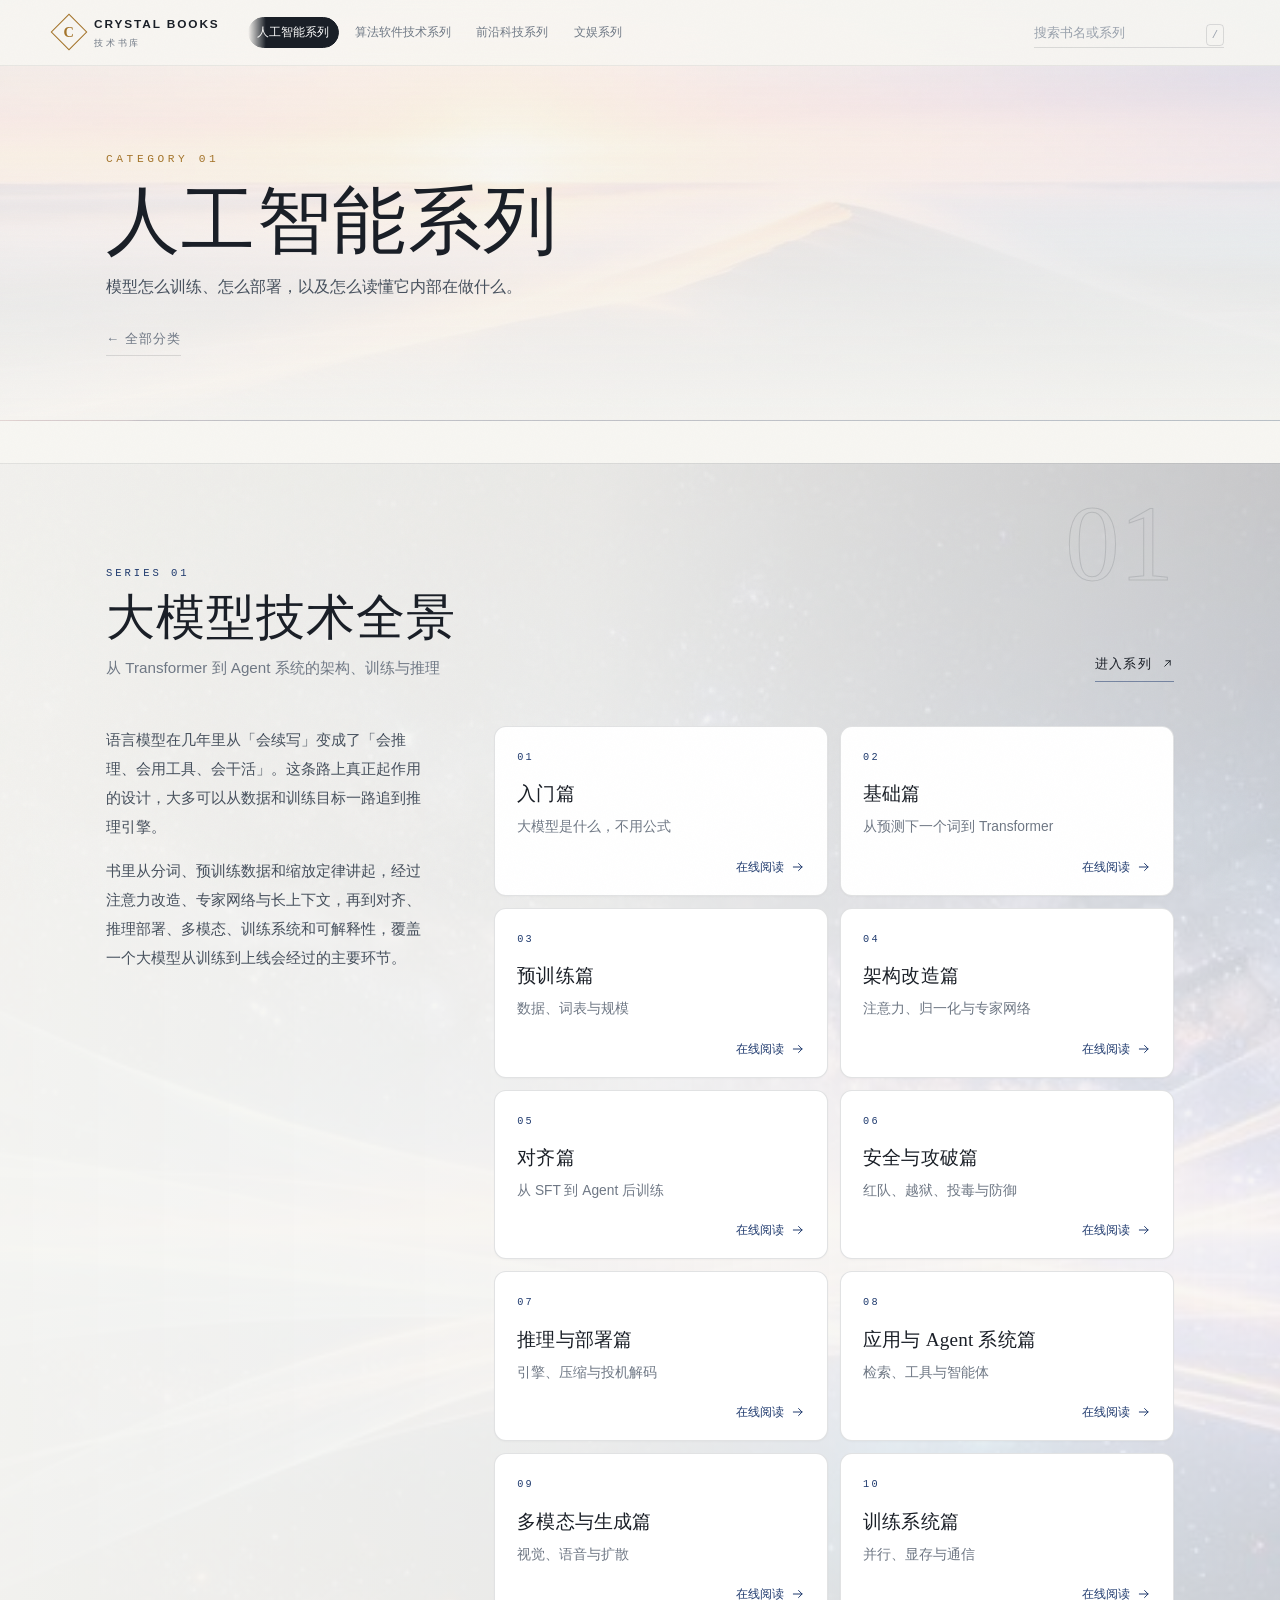
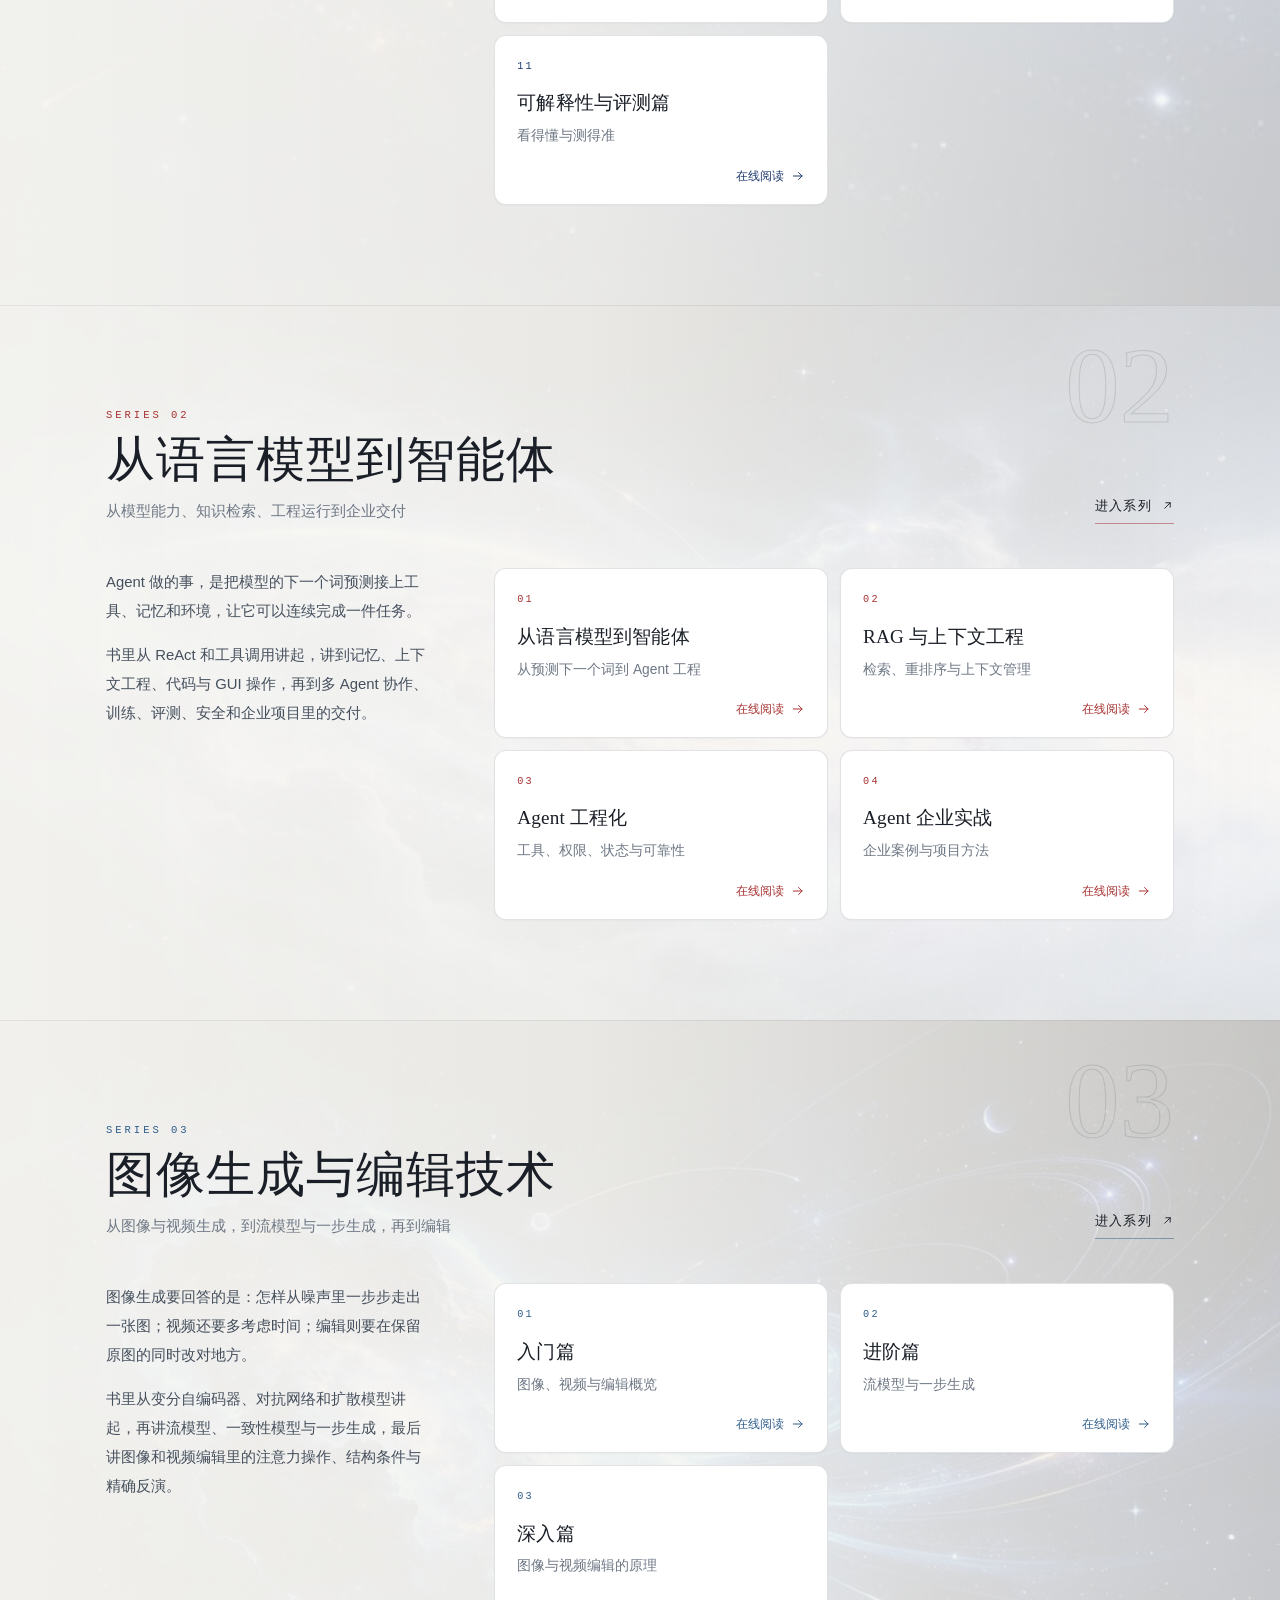
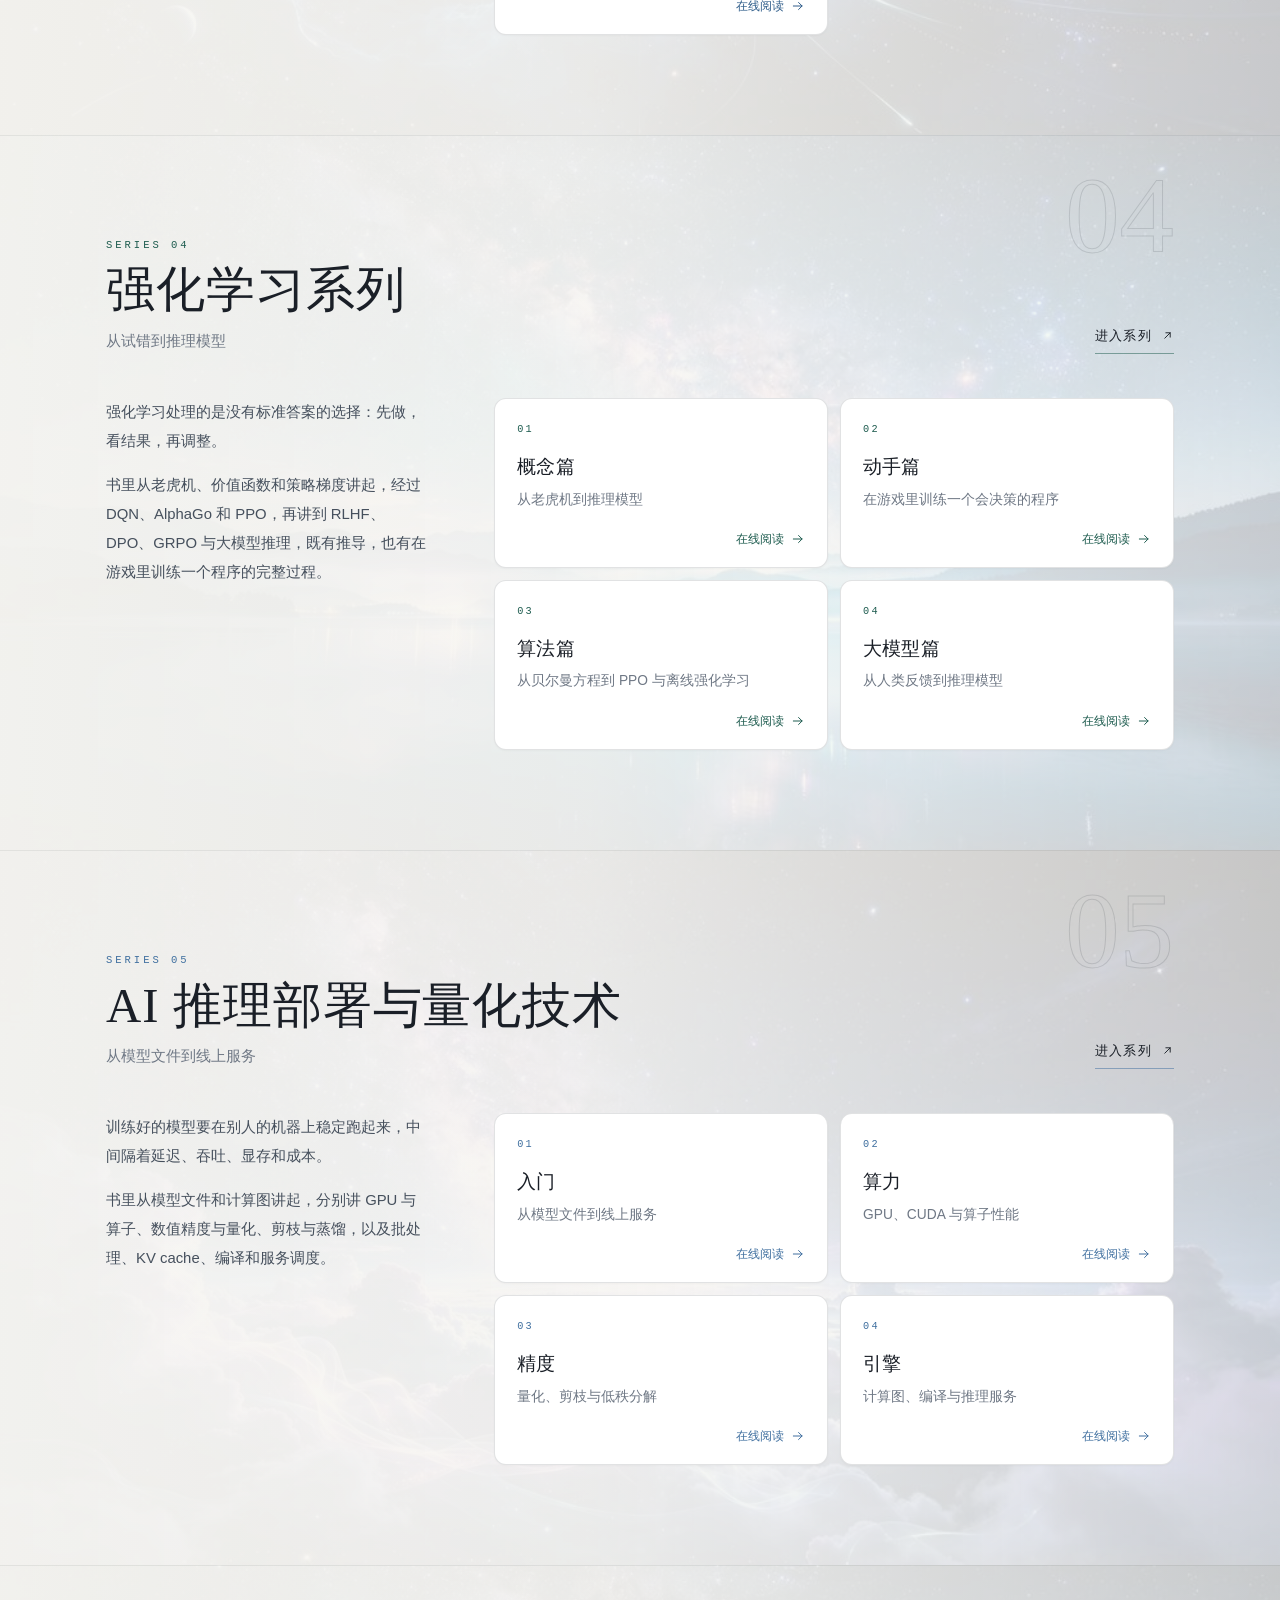
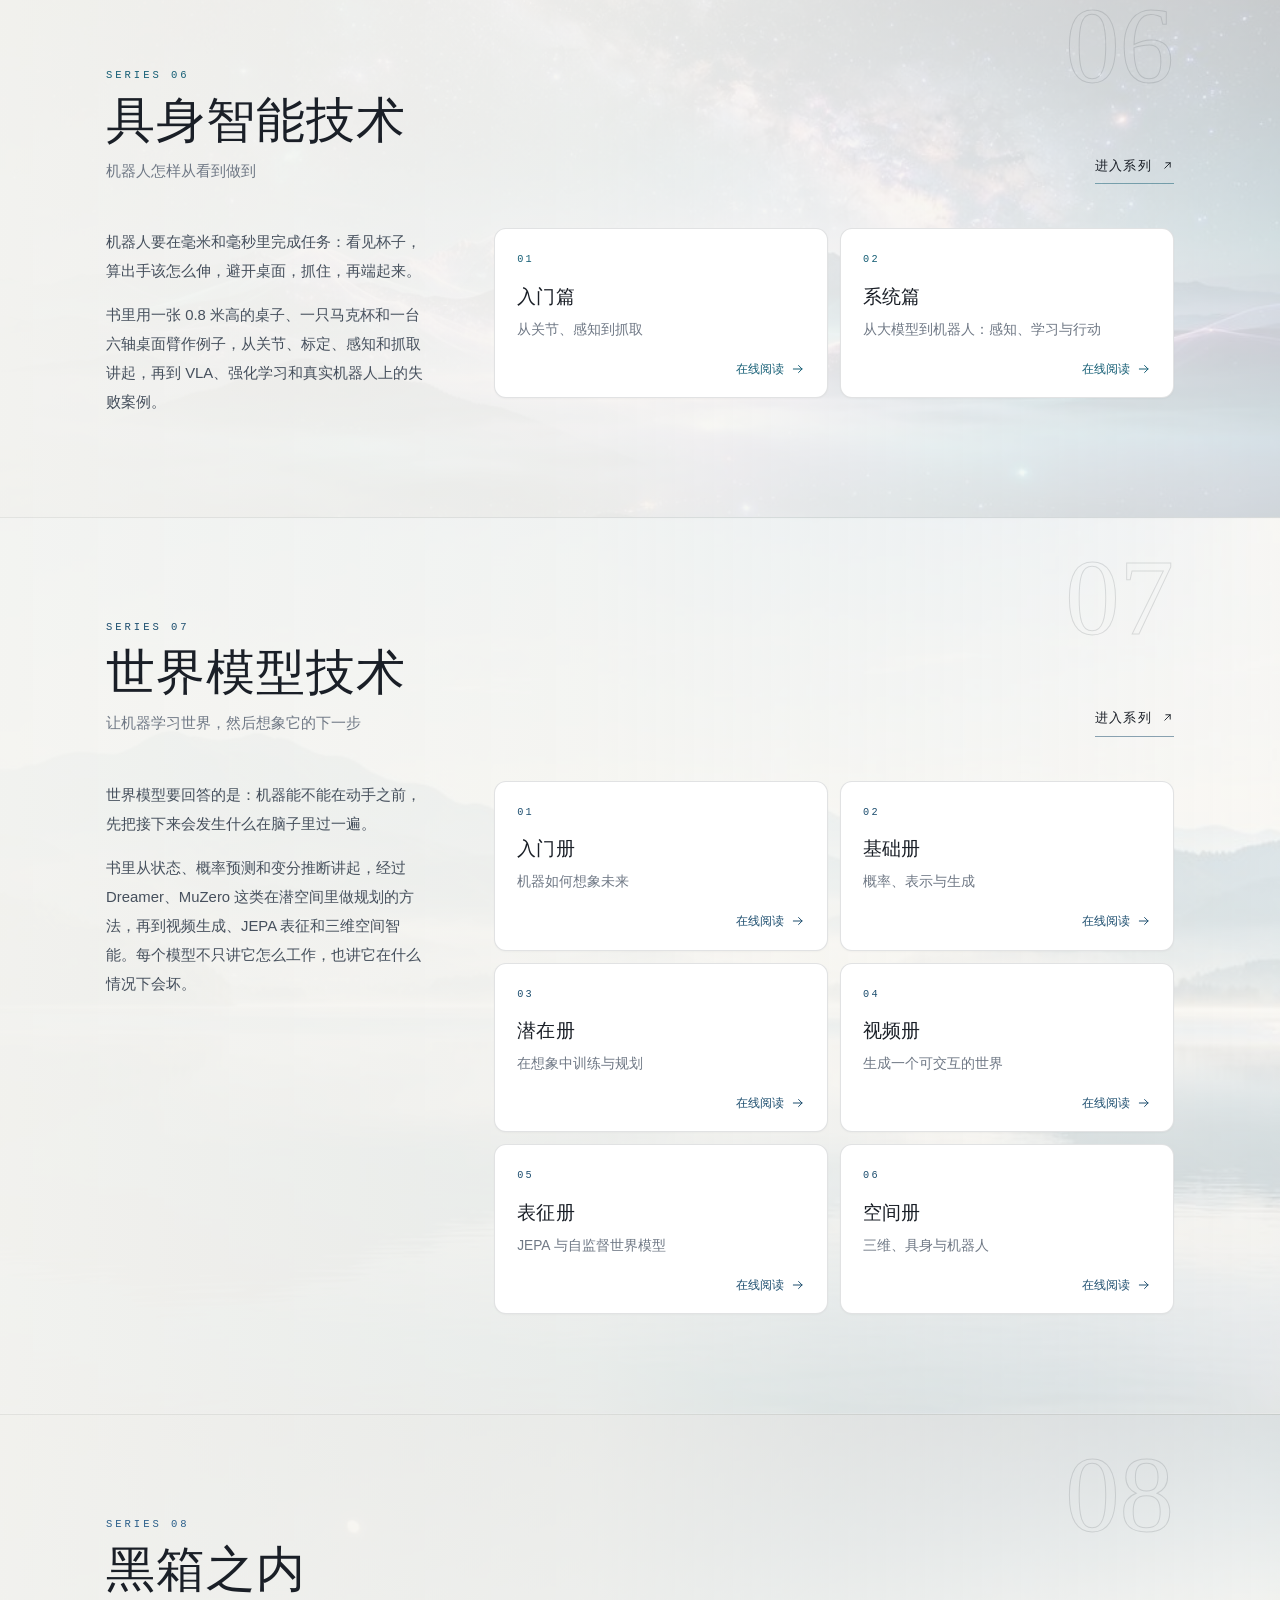
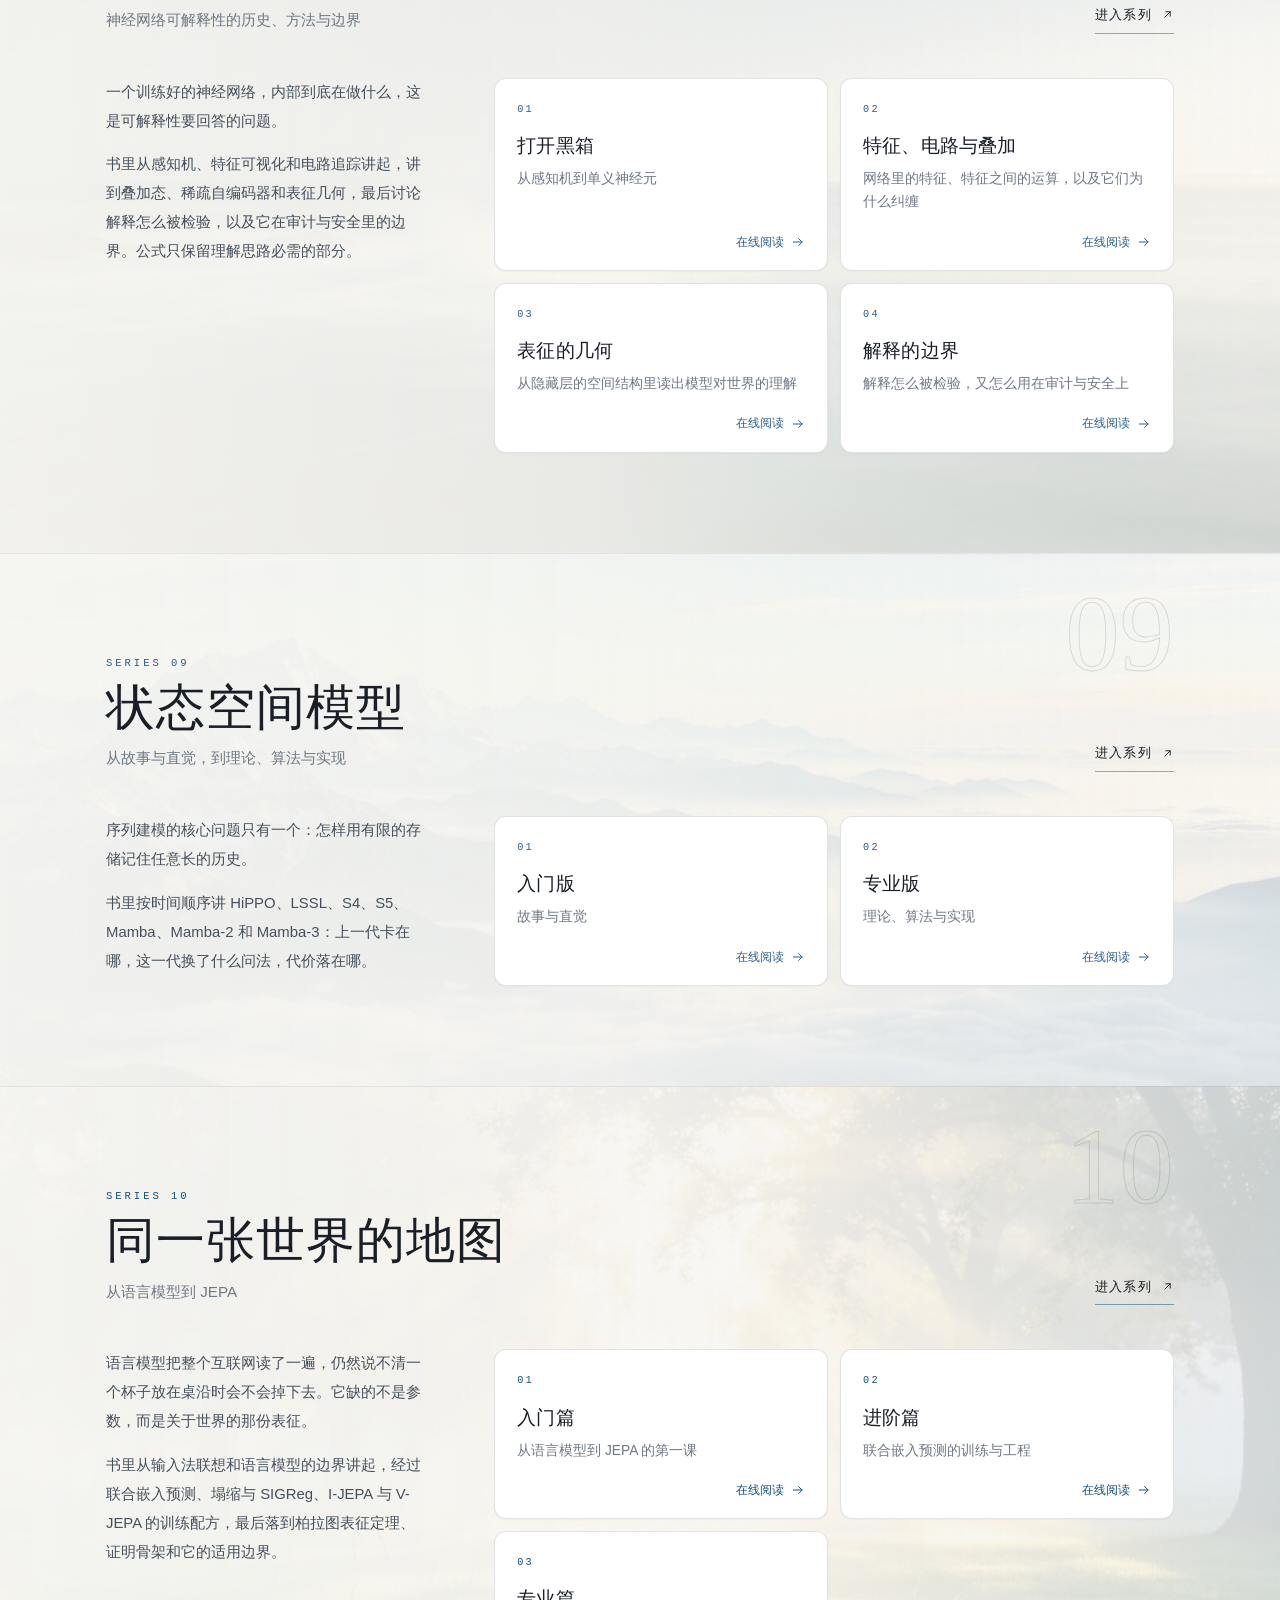
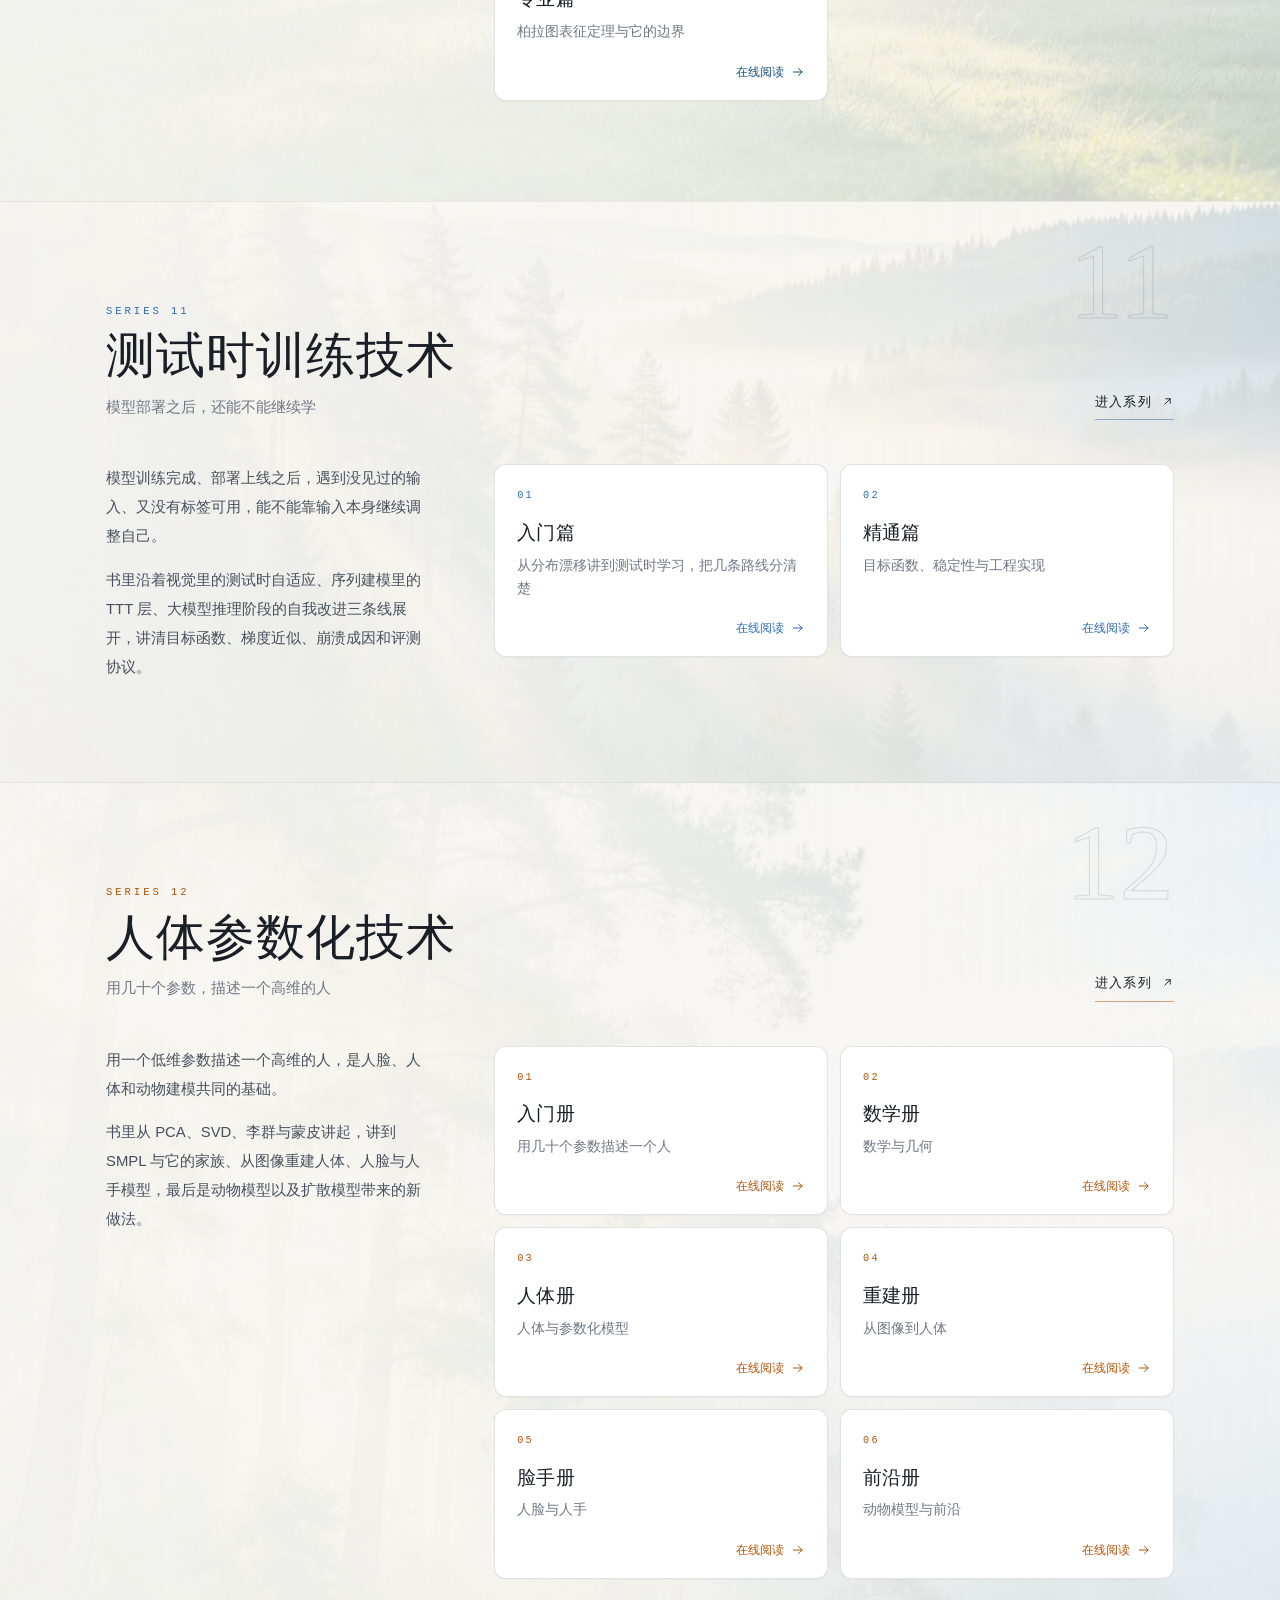
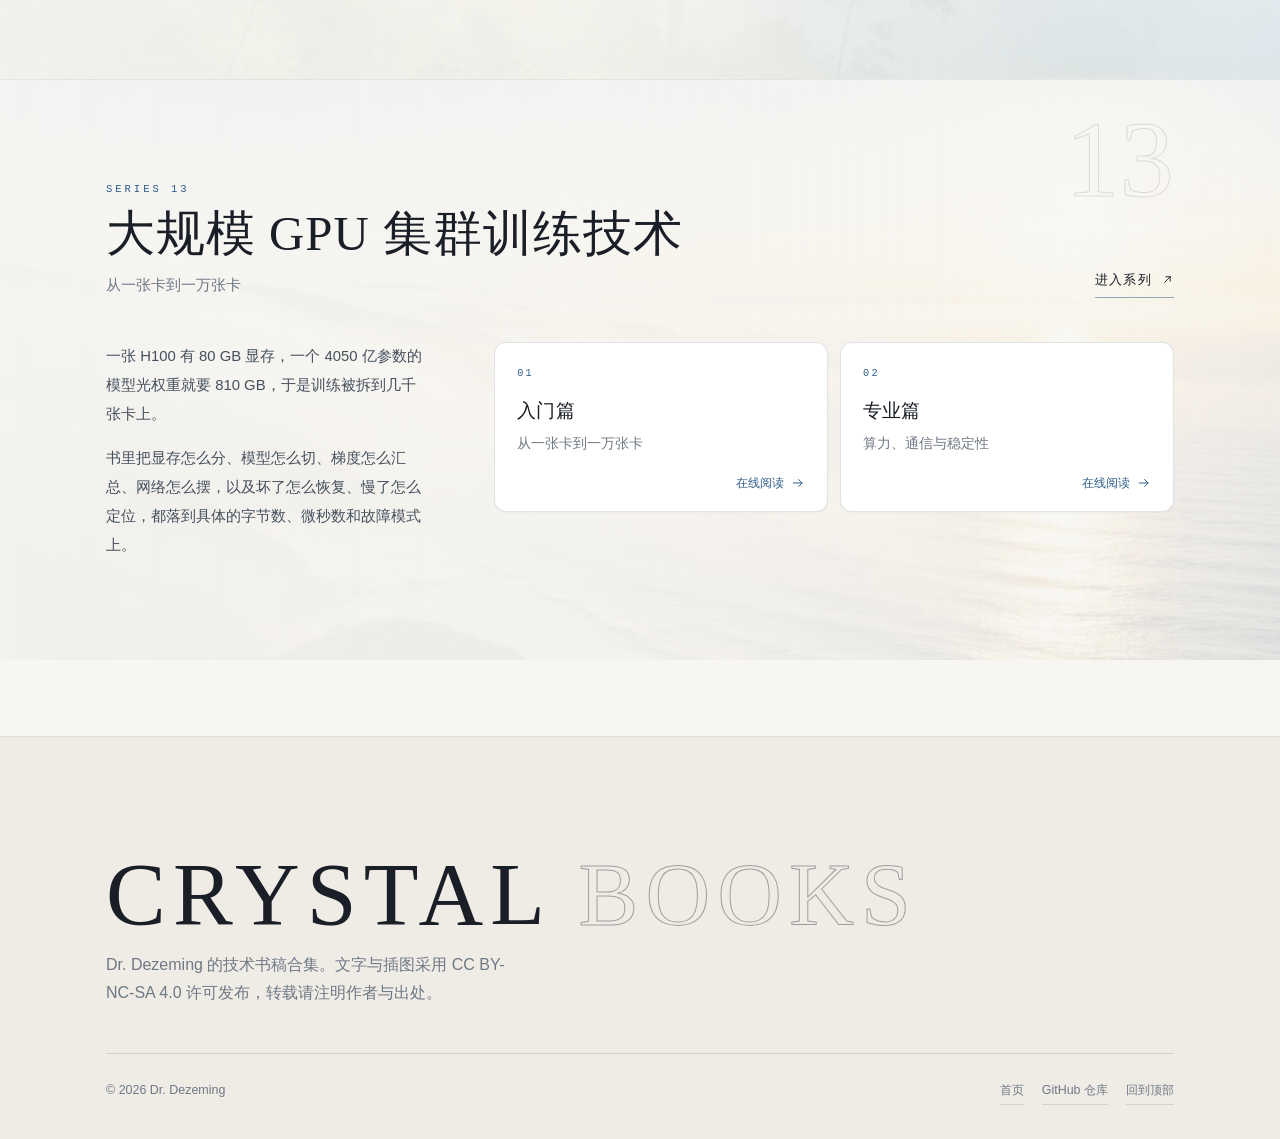
==== ai.html @ 897ac819 "主页拆分分类页，按系列加淡化背景图" ====
<!DOCTYPE html>
<html lang="zh-CN">
<head>
<meta charset="UTF-8">
<meta name="viewport" content="width=device-width, initial-scale=1">
<title>人工智能系列 · Crystal Books</title>
<meta name="description" content="模型怎么训练、怎么部署，以及怎么读懂它内部在做什么。">
<meta property="og:title" content="人工智能系列 · Crystal Books">
<meta property="og:description" content="模型怎么训练、怎么部署，以及怎么读懂它内部在做什么。">
<meta property="og:type" content="website">
<meta property="og:image" content="https://ai-crystal.github.io/Crystal-Books/assets/hero.jpg">
<meta name="author" content="Dr. Dezeming">
<meta name="theme-color" content="#f7f6f2">
<link rel="icon" href="data:image/svg+xml,%3Csvg xmlns='http://www.w3.org/2000/svg' viewBox='0 0 32 32'%3E%3Crect width='32' height='32' fill='%23f7f6f2'/%3E%3Cpath d='M16 5 25 16 16 27 7 16Z' fill='none' stroke='%23a4742a' stroke-width='1.4'/%3E%3C/svg%3E">
<link rel="stylesheet" href="assets/site.css">
</head>
<body data-page="category" data-cat="ai">
<div id="top"></div>
<header class="nav" id="nav">
  <a class="brand" href="index.html" aria-label="Crystal Books 首页">
    <span class="mark"><span>C</span></span>
    <span>CRYSTAL BOOKS<small>技术书库</small></span>
  </a>
  <nav class="chips" id="chips" aria-label="分类导航"></nav>
  <label class="search">
    <input id="q" type="search" placeholder="搜索书名或系列" autocomplete="off" aria-label="搜索">
    <kbd>/</kbd>
  </label>
</header>

<main>
  <section class="cat-hero" id="cat-hero"></section>
  <div class="wrap"><p class="search-note" id="search-note"></p></div>
  <section id="series-list"></section>
  <div class="wrap"><div class="empty" id="empty">没有找到匹配的书，换个关键词试试。</div></div>
</main>

<footer class="footer">
  <div class="wrap">
    <p class="footer-word">CRYSTAL <span>BOOKS</span></p>
    <p class="footer-sub">Dr. Dezeming 的技术书稿合集。文字与插图采用 CC BY-NC-SA 4.0 许可发布，转载请注明作者与出处。</p>
    <div class="footer-grid">
      <span>© 2026 Dr. Dezeming</span>
      <div class="footer-links">
        <a href="index.html">首页</a>
        <a href="https://github.com/ai-crystal/Crystal-Books" target="_blank" rel="noopener">GitHub 仓库</a>
        <a href="#top">回到顶部</a>
      </div>
    </div>
  </div>
</footer>

<button class="to-top" id="to-top" aria-label="回到顶部">
  <svg width="16" height="16" viewBox="0 0 24 24" fill="none" stroke="currentColor" stroke-width="1.8" stroke-linecap="round" stroke-linejoin="round"><path d="M12 19V5M6 11l6-6 6 6"/></svg>
</button>

<script>
window.PAGE = { mode: "category", cat: "ai" };
window.CATEGORIES = [{"id":"ai","name":"人工智能系列","desc":"模型怎么训练、怎么部署，以及怎么读懂它内部在做什么。","color":"#2b5f8a","bg":"assets/bg/23.jpg"},{"id":"software","name":"算法软件技术系列","desc":"渲染、系统、安全，都是要落到代码上的问题。","color":"#8a5a2b","bg":"assets/bg/24.jpg"},{"id":"frontier","name":"前沿科技系列","desc":"量子计算、全脑仿真，以及还在成形的研究方向。","color":"#1f6b63","bg":"assets/bg/25.jpg"},{"id":"culture","name":"文娱系列","desc":"摄影与影像，偏动手，也偏审美。","color":"#8a4a5a","bg":"assets/bg/26.jpg"}];
window.BOOK_DATA = [{"name":"大模型技术全景","chip":"大模型","subtitle":"从 Transformer 到 Agent 系统的架构、训练与推理","intro":["语言模型在几年里从「会续写」变成了「会推理、会用工具、会干活」。这条路上真正起作用的设计，大多可以从数据和训练目标一路追到推理引擎。","书里从分词、预训练数据和缩放定律讲起，经过注意力改造、专家网络与长上下文，再到对齐、推理部署、多模态、训练系统和可解释性，覆盖一个大模型从训练到上线会经过的主要环节。"],"theme":"#1f3a6e","site":"https://ai-crystal.github.io/LLM/","repo":"https://github.com/ai-crystal/LLM","available":true,"pages":1420,"books":[{"title":"入门篇","one":"大模型是什么，不用公式","pages":172,"chapters":22,"url":"https://ai-crystal.github.io/LLM/#/books/v1-intro/README","available":true},{"title":"基础篇","one":"从预测下一个词到 Transformer","pages":157,"chapters":11,"url":"https://ai-crystal.github.io/LLM/#/books/v2-basics/README","available":true},{"title":"预训练篇","one":"数据、词表与规模","pages":147,"chapters":12,"url":"https://ai-crystal.github.io/LLM/#/books/v3-pretrain/README","available":true},{"title":"架构改造篇","one":"注意力、归一化与专家网络","pages":113,"chapters":10,"url":"https://ai-crystal.github.io/LLM/#/books/v4-architecture/README","available":true},{"title":"对齐篇","one":"从 SFT 到 Agent 后训练","pages":139,"chapters":12,"url":"https://ai-crystal.github.io/LLM/#/books/v5-alignment/README","available":true},{"title":"安全与攻破篇","one":"红队、越狱、投毒与防御","pages":119,"chapters":11,"url":"https://ai-crystal.github.io/LLM/#/books/v6-safety/README","available":true},{"title":"推理与部署篇","one":"引擎、压缩与投机解码","pages":125,"chapters":10,"url":"https://ai-crystal.github.io/LLM/#/books/v7-inference/README","available":true},{"title":"应用与 Agent 系统篇","one":"检索、工具与智能体","pages":124,"chapters":10,"url":"https://ai-crystal.github.io/LLM/#/books/v8-apps/README","available":true},{"title":"多模态与生成篇","one":"视觉、语音与扩散","pages":108,"chapters":9,"url":"https://ai-crystal.github.io/LLM/#/books/v9-multimodal/README","available":true},{"title":"训练系统篇","one":"并行、显存与通信","pages":110,"chapters":8,"url":"https://ai-crystal.github.io/LLM/#/books/v10-systems/README","available":true},{"title":"可解释性与评测篇","one":"看得懂与测得准","pages":106,"chapters":8,"url":"https://ai-crystal.github.io/LLM/#/books/v11-interpret/README","available":true}],"cat":"ai","cat_name":"人工智能系列","bg":"assets/bg/01.jpg"},{"name":"从语言模型到智能体","chip":"智能体","subtitle":"从模型能力、知识检索、工程运行到企业交付","intro":["Agent 做的事，是把模型的下一个词预测接上工具、记忆和环境，让它可以连续完成一件任务。","书里从 ReAct 和工具调用讲起，讲到记忆、上下文工程、代码与 GUI 操作，再到多 Agent 协作、训练、评测、安全和企业项目里的交付。"],"theme":"#a83232","site":"https://ai-crystal.github.io/AI-Agent-Learning/","repo":"https://github.com/ai-crystal/AI-Agent-Learning","available":true,"pages":333,"books":[{"title":"从语言模型到智能体","one":"从预测下一个词到 Agent 工程","pages":187,"chapters":17,"url":"https://ai-crystal.github.io/AI-Agent-Learning/#/books/ai-agent-foundations/README","available":true},{"title":"RAG 与上下文工程","one":"检索、重排序与上下文管理","pages":58,"chapters":10,"url":"https://ai-crystal.github.io/AI-Agent-Learning/#/books/rag-context-rerank/README","available":true},{"title":"Agent 工程化","one":"工具、权限、状态与可靠性","pages":49,"chapters":10,"url":"https://ai-crystal.github.io/AI-Agent-Learning/#/books/agent-engineering/README","available":true},{"title":"Agent 企业实战","one":"企业案例与项目方法","pages":39,"chapters":9,"url":"https://ai-crystal.github.io/AI-Agent-Learning/#/books/agent-enterprise-cases/README","available":true}],"cat":"ai","cat_name":"人工智能系列","bg":"assets/bg/02.jpg"},{"name":"图像生成与编辑技术","chip":"图像生成","subtitle":"从图像与视频生成，到流模型与一步生成，再到编辑","intro":["图像生成要回答的是：怎样从噪声里一步步走出一张图；视频还要多考虑时间；编辑则要在保留原图的同时改对地方。","书里从变分自编码器、对抗网络和扩散模型讲起，再讲流模型、一致性模型与一步生成，最后讲图像和视频编辑里的注意力操作、结构条件与精确反演。"],"theme":"#2f5d8a","site":"https://ai-crystal.github.io/Image-Video-Generation-Editing/","repo":"https://github.com/ai-crystal/Image-Video-Generation-Editing","available":true,"pages":220,"books":[{"title":"入门篇","one":"图像、视频与编辑概览","pages":115,"chapters":25,"url":"https://ai-crystal.github.io/Image-Video-Generation-Editing/#/books/beginner/README","available":true},{"title":"进阶篇","one":"流模型与一步生成","pages":53,"chapters":12,"url":"https://ai-crystal.github.io/Image-Video-Generation-Editing/#/books/advanced/README","available":true},{"title":"深入篇","one":"图像与视频编辑的原理","pages":52,"chapters":12,"url":"https://ai-crystal.github.io/Image-Video-Generation-Editing/#/books/editing/README","available":true}],"cat":"ai","cat_name":"人工智能系列","bg":"assets/bg/03.jpg"},{"name":"强化学习系列","chip":"强化学习","subtitle":"从试错到推理模型","intro":["强化学习处理的是没有标准答案的选择：先做，看结果，再调整。","书里从老虎机、价值函数和策略梯度讲起，经过 DQN、AlphaGo 和 PPO，再讲到 RLHF、DPO、GRPO 与大模型推理，既有推导，也有在游戏里训练一个程序的完整过程。"],"theme":"#1e5c4f","site":"https://ai-crystal.github.io/Reinforcement-Learning/","repo":"https://github.com/ai-crystal/Reinforcement-Learning","available":true,"pages":580,"books":[{"title":"概念篇","one":"从老虎机到推理模型","pages":254,"chapters":21,"url":"https://ai-crystal.github.io/Reinforcement-Learning/#/books/concepts/README","available":true},{"title":"动手篇","one":"在游戏里训练一个会决策的程序","pages":105,"chapters":19,"url":"https://ai-crystal.github.io/Reinforcement-Learning/#/books/hands-on/README","available":true},{"title":"算法篇","one":"从贝尔曼方程到 PPO 与离线强化学习","pages":108,"chapters":20,"url":"https://ai-crystal.github.io/Reinforcement-Learning/#/books/algorithms/README","available":true},{"title":"大模型篇","one":"从人类反馈到推理模型","pages":113,"chapters":19,"url":"https://ai-crystal.github.io/Reinforcement-Learning/#/books/llm-rl/README","available":true}],"cat":"ai","cat_name":"人工智能系列","bg":"assets/bg/04.jpg"},{"name":"AI 推理部署与量化技术","chip":"推理部署","subtitle":"从模型文件到线上服务","intro":["训练好的模型要在别人的机器上稳定跑起来，中间隔着延迟、吞吐、显存和成本。","书里从模型文件和计算图讲起，分别讲 GPU 与算子、数值精度与量化、剪枝与蒸馏，以及批处理、KV cache、编译和服务调度。"],"theme":"#3f6f9f","site":"https://ai-crystal.github.io/AI-Quantification-Deployment/","repo":"https://github.com/ai-crystal/AI-Quantification-Deployment","available":true,"pages":355,"books":[{"title":"入门","one":"从模型文件到线上服务","pages":116,"chapters":28,"url":"https://ai-crystal.github.io/AI-Quantification-Deployment/#/books/intro/README","available":true},{"title":"算力","one":"GPU、CUDA 与算子性能","pages":83,"chapters":14,"url":"https://ai-crystal.github.io/AI-Quantification-Deployment/#/books/compute/README","available":true},{"title":"精度","one":"量化、剪枝与低秩分解","pages":82,"chapters":15,"url":"https://ai-crystal.github.io/AI-Quantification-Deployment/#/books/precision/README","available":true},{"title":"引擎","one":"计算图、编译与推理服务","pages":74,"chapters":14,"url":"https://ai-crystal.github.io/AI-Quantification-Deployment/#/books/engine/README","available":true}],"cat":"ai","cat_name":"人工智能系列","bg":"assets/bg/05.jpg"},{"name":"具身智能技术","chip":"具身智能","subtitle":"机器人怎样从看到做到","intro":["机器人要在毫米和毫秒里完成任务：看见杯子，算出手该怎么伸，避开桌面，抓住，再端起来。","书里用一张 0.8 米高的桌子、一只马克杯和一台六轴桌面臂作例子，从关节、标定、感知和抓取讲起，再到 VLA、强化学习和真实机器人上的失败案例。"],"theme":"#155e75","site":"https://ai-crystal.github.io/Embodied-AI/","repo":"https://github.com/ai-crystal/Embodied-AI","available":true,"pages":361,"books":[{"title":"入门篇","one":"从关节、感知到抓取","pages":156,"chapters":18,"url":"https://ai-crystal.github.io/Embodied-AI/#/books/intro/README","available":true},{"title":"系统篇","one":"从大模型到机器人：感知、学习与行动","pages":205,"chapters":21,"url":"https://ai-crystal.github.io/Embodied-AI/#/books/system/README","available":true}],"cat":"ai","cat_name":"人工智能系列","bg":"assets/bg/06.jpg"},{"name":"世界模型技术","chip":"世界模型","subtitle":"让机器学习世界，然后想象它的下一步","intro":["世界模型要回答的是：机器能不能在动手之前，先把接下来会发生什么在脑子里过一遍。","书里从状态、概率预测和变分推断讲起，经过 Dreamer、MuZero 这类在潜空间里做规划的方法，再到视频生成、JEPA 表征和三维空间智能。每个模型不只讲它怎么工作，也讲它在什么情况下会坏。"],"theme":"#1d4e6f","site":"https://ai-crystal.github.io/World-Model/","repo":"https://github.com/ai-crystal/World-Model","available":true,"pages":478,"books":[{"title":"入门册","one":"机器如何想象未来","pages":73,"chapters":10,"url":"https://ai-crystal.github.io/World-Model/#/books/intro/README","available":true},{"title":"基础册","one":"概率、表示与生成","pages":88,"chapters":10,"url":"https://ai-crystal.github.io/World-Model/#/books/foundations/README","available":true},{"title":"潜在册","one":"在想象中训练与规划","pages":83,"chapters":10,"url":"https://ai-crystal.github.io/World-Model/#/books/latent/README","available":true},{"title":"视频册","one":"生成一个可交互的世界","pages":80,"chapters":10,"url":"https://ai-crystal.github.io/World-Model/#/books/video/README","available":true},{"title":"表征册","one":"JEPA 与自监督世界模型","pages":72,"chapters":9,"url":"https://ai-crystal.github.io/World-Model/#/books/jepa/README","available":true},{"title":"空间册","one":"三维、具身与机器人","pages":82,"chapters":10,"url":"https://ai-crystal.github.io/World-Model/#/books/spatial/README","available":true}],"cat":"ai","cat_name":"人工智能系列","bg":"assets/bg/07.jpg"},{"name":"黑箱之内","chip":"黑箱之内","subtitle":"神经网络可解释性的历史、方法与边界","intro":["一个训练好的神经网络，内部到底在做什么，这是可解释性要回答的问题。","书里从感知机、特征可视化和电路追踪讲起，讲到叠加态、稀疏自编码器和表征几何，最后讨论解释怎么被检验，以及它在审计与安全里的边界。公式只保留理解思路必需的部分。"],"theme":"#2b5f8a","site":"https://ai-crystal.github.io/Interpretable-NN/","repo":"https://github.com/ai-crystal/Interpretable-NN","available":true,"pages":0,"books":[{"title":"打开黑箱","one":"从感知机到单义神经元","pages":0,"chapters":0,"url":"https://ai-crystal.github.io/Interpretable-NN/#/books/01-seeing-the-black-box/README","available":true},{"title":"特征、电路与叠加","one":"网络里的特征、特征之间的运算，以及它们为什么纠缠","pages":0,"chapters":0,"url":"https://ai-crystal.github.io/Interpretable-NN/#/books/02-features-circuits/README","available":true},{"title":"表征的几何","one":"从隐藏层的空间结构里读出模型对世界的理解","pages":0,"chapters":0,"url":"https://ai-crystal.github.io/Interpretable-NN/#/books/03-geometry-of-representation/README","available":true},{"title":"解释的边界","one":"解释怎么被检验，又怎么用在审计与安全上","pages":0,"chapters":0,"url":"https://ai-crystal.github.io/Interpretable-NN/#/books/04-limits-of-explanation/README","available":true}],"cat":"ai","cat_name":"人工智能系列","bg":"assets/bg/08.jpg"},{"name":"状态空间模型","chip":"状态空间","subtitle":"从故事与直觉，到理论、算法与实现","intro":["序列建模的核心问题只有一个：怎样用有限的存储记住任意长的历史。","书里按时间顺序讲 HiPPO、LSSL、S4、S5、Mamba、Mamba-2 和 Mamba-3：上一代卡在哪，这一代换了什么问法，代价落在哪。"],"theme":"#2f5d8a","site":"https://ai-crystal.github.io/Mamba/","repo":"https://github.com/ai-crystal/Mamba","available":true,"pages":404,"books":[{"title":"入门版","one":"故事与直觉","pages":41,"chapters":14,"url":"https://ai-crystal.github.io/Mamba/#/books/intro/README","available":true},{"title":"专业版","one":"理论、算法与实现","pages":363,"chapters":35,"url":"https://ai-crystal.github.io/Mamba/#/books/pro/README","available":true}],"cat":"ai","cat_name":"人工智能系列","bg":"assets/bg/09.jpg"},{"name":"同一张世界的地图","chip":"JEPA","subtitle":"从语言模型到 JEPA","intro":["语言模型把整个互联网读了一遍，仍然说不清一个杯子放在桌沿时会不会掉下去。它缺的不是参数，而是关于世界的那份表征。","书里从输入法联想和语言模型的边界讲起，经过联合嵌入预测、塌缩与 SIGReg、I-JEPA 与 V-JEPA 的训练配方，最后落到柏拉图表征定理、证明骨架和它的适用边界。"],"theme":"#14507a","site":"https://ai-crystal.github.io/JEPA-World-Knowledge-Model/","repo":"https://github.com/ai-crystal/JEPA-World-Knowledge-Model","available":true,"pages":235,"books":[{"title":"入门篇","one":"从语言模型到 JEPA 的第一课","pages":74,"chapters":9,"url":"https://ai-crystal.github.io/JEPA-World-Knowledge-Model/#/books/basics/README","available":true},{"title":"进阶篇","one":"联合嵌入预测的训练与工程","pages":83,"chapters":9,"url":"https://ai-crystal.github.io/JEPA-World-Knowledge-Model/#/books/practice/README","available":true},{"title":"专业篇","one":"柏拉图表征定理与它的边界","pages":78,"chapters":8,"url":"https://ai-crystal.github.io/JEPA-World-Knowledge-Model/#/books/theory/README","available":true}],"cat":"ai","cat_name":"人工智能系列","bg":"assets/bg/10.jpg"},{"name":"测试时训练技术","chip":"测试时训练技术","subtitle":"模型部署之后，还能不能继续学","intro":["模型训练完成、部署上线之后，遇到没见过的输入、又没有标签可用，能不能靠输入本身继续调整自己。","书里沿着视觉里的测试时自适应、序列建模里的 TTT 层、大模型推理阶段的自我改进三条线展开，讲清目标函数、梯度近似、崩溃成因和评测协议。"],"theme":"#2e6bb0","site":"https://ai-crystal.github.io/Test-Time-Training/","repo":"https://github.com/ai-crystal/Test-Time-Training","available":true,"pages":86,"books":[{"title":"入门篇","one":"从分布漂移讲到测试时学习，把几条路线分清楚","pages":43,"chapters":11,"url":"https://ai-crystal.github.io/Test-Time-Training/#/books/beginner/README","available":true},{"title":"精通篇","one":"目标函数、稳定性与工程实现","pages":43,"chapters":12,"url":"https://ai-crystal.github.io/Test-Time-Training/#/books/mastery/README","available":true}],"cat":"ai","cat_name":"人工智能系列","bg":"assets/bg/11.jpg"},{"name":"人体参数化技术","chip":"人体参数化","subtitle":"用几十个参数，描述一个高维的人","intro":["用一个低维参数描述一个高维的人，是人脸、人体和动物建模共同的基础。","书里从 PCA、SVD、李群与蒙皮讲起，讲到 SMPL 与它的家族、从图像重建人体、人脸与人手模型，最后是动物模型以及扩散模型带来的新做法。"],"theme":"#b45309","site":"https://ai-crystal.github.io/Human-body-Param/","repo":"https://github.com/ai-crystal/Human-body-Param","available":true,"pages":377,"books":[{"title":"入门册","one":"用几十个参数描述一个人","pages":63,"chapters":8,"url":"https://ai-crystal.github.io/Human-body-Param/#/books/intro/README","available":true},{"title":"数学册","one":"数学与几何","pages":99,"chapters":7,"url":"https://ai-crystal.github.io/Human-body-Param/#/books/math/README","available":true},{"title":"人体册","one":"人体与参数化模型","pages":52,"chapters":4,"url":"https://ai-crystal.github.io/Human-body-Param/#/books/body/README","available":true},{"title":"重建册","one":"从图像到人体","pages":45,"chapters":5,"url":"https://ai-crystal.github.io/Human-body-Param/#/books/recon/README","available":true},{"title":"脸手册","one":"人脸与人手","pages":69,"chapters":7,"url":"https://ai-crystal.github.io/Human-body-Param/#/books/face-hand/README","available":true},{"title":"前沿册","one":"动物模型与前沿","pages":49,"chapters":5,"url":"https://ai-crystal.github.io/Human-body-Param/#/books/frontier/README","available":true}],"cat":"ai","cat_name":"人工智能系列","bg":"assets/bg/12.jpg"},{"name":"大规模 GPU 集群训练技术","chip":"GPU 集群","subtitle":"从一张卡到一万张卡","intro":["一张 H100 有 80 GB 显存，一个 4050 亿参数的模型光权重就要 810 GB，于是训练被拆到几千张卡上。","书里把显存怎么分、模型怎么切、梯度怎么汇总、网络怎么摆，以及坏了怎么恢复、慢了怎么定位，都落到具体的字节数、微秒数和故障模式上。"],"theme":"#2f5d8a","site":"https://ai-crystal.github.io/GPU-Cluster-Training/","repo":"https://github.com/ai-crystal/GPU-Cluster-Training","available":true,"pages":334,"books":[{"title":"入门篇","one":"从一张卡到一万张卡","pages":98,"chapters":15,"url":"https://ai-crystal.github.io/GPU-Cluster-Training/#/books/intro/README","available":true},{"title":"专业篇","one":"算力、通信与稳定性","pages":236,"chapters":28,"url":"https://ai-crystal.github.io/GPU-Cluster-Training/#/books/pro/README","available":true}],"cat":"ai","cat_name":"人工智能系列","bg":"assets/bg/13.jpg"},{"name":"专业级渲染技术","chip":"渲染","subtitle":"材质、光学与几何的渲染实现","intro":["一个材质为什么长成那个公式，公式里的每一项在物理上对应什么，换到另一种材料上哪些假设会碎掉。","书里从 Fresnel、微表面、能量补偿和分层采样这些共同基础讲起，再分别讲布料、毛发、次表面散射、光谱、各向异性金属、体素、波动光学、蓄水池重采样，以及符号距离场和电磁场。"],"theme":"#b5651d","site":"https://ai-crystal.github.io/Rendering-Technique/","repo":"https://github.com/ai-crystal/Rendering-Technique","available":true,"pages":1065,"books":[{"title":"材质渲染的骨架","one":"微表面、Fresnel、能量补偿、分层与采样","pages":77,"chapters":14,"url":"https://ai-crystal.github.io/Rendering-Technique/#/books/beginner/README","available":true},{"title":"布料渲染","one":"纤维散射、纱线模型、sheen 与薄织物透射","pages":79,"chapters":12,"url":"https://ai-crystal.github.io/Rendering-Technique/#/books/cloth/README","available":true},{"title":"毛发渲染","one":"Marschner 模型、双散射、远距离 LOD 与采样","pages":64,"chapters":10,"url":"https://ai-crystal.github.io/Rendering-Technique/#/books/hair/README","available":true},{"title":"次表面散射与 BSSRDF","one":"辐射传输、扩散近似、偶极子、随机游走","pages":112,"chapters":22,"url":"https://ai-crystal.github.io/Rendering-Technique/#/books/sss/README","available":true},{"title":"光谱渲染","one":"光子与相干、上采样、神经基底、色散与荧光","pages":126,"chapters":20,"url":"https://ai-crystal.github.io/Rendering-Technique/#/books/spectral/README","available":true},{"title":"各向异性金属","one":"复折射率、各向异性 GGX、拉丝与氧化层","pages":59,"chapters":9,"url":"https://ai-crystal.github.io/Rendering-Technique/#/books/aniso-metal/README","available":true},{"title":"体素渲染","one":"稀疏体素、体素化、锥追踪与体素光照","pages":58,"chapters":9,"url":"https://ai-crystal.github.io/Rendering-Technique/#/books/voxel/README","available":true},{"title":"波动光学渲染","one":"衍射、薄膜干涉、结构色与偏振","pages":71,"chapters":10,"url":"https://ai-crystal.github.io/Rendering-Technique/#/books/wave-optics/README","available":true},{"title":"基于储蓄池的渲染","one":"MIS、带权蓄水池、RIS、ReSTIR 与 GRIS","pages":94,"chapters":15,"url":"https://ai-crystal.github.io/Rendering-Technique/#/books/reservoir/README","available":true},{"title":"符号距离场与渲染","one":"从距离函数到光线步进与全局光照","pages":95,"chapters":18,"url":"https://ai-crystal.github.io/Rendering-Technique/#/books/sdf/README","available":true},{"title":"从初高中物理到麦克斯韦方程组","one":"一步一步推出电磁场","pages":230,"chapters":28,"url":"https://ai-crystal.github.io/Rendering-Technique/#/books/physics/README","available":true}],"cat":"software","cat_name":"算法软件技术系列","bg":"assets/bg/14.jpg"},{"name":"HDR 技术系列","chip":"HDR","subtitle":"从像素到眼睛，再到色彩科学与工程实现","intro":["HDR 牵涉显示、内容、色彩和接口几个环节，任何一个环节没对上，画面就会不对。","书里从 SDR 的来历、亮度和色域讲起，讲到 PQ 与 HLG、HDR10 与杜比视界、面板与背光、接口与元数据，再往色彩测量、色貌模型和色域映射里走。"],"theme":"#1f5e8c","site":"https://ai-crystal.github.io/HDR-Learning/","repo":"https://github.com/ai-crystal/HDR-Learning","available":true,"pages":316,"books":[{"title":"入门篇","one":"HDR 超详解：从像素到眼睛的完整指南","pages":214,"chapters":20,"url":"https://ai-crystal.github.io/HDR-Learning/#/books/beginner/README","available":true},{"title":"色彩科学篇","one":"从颜色测量到色貌与色域映射","pages":52,"chapters":6,"url":"https://ai-crystal.github.io/HDR-Learning/#/books/color-science/README","available":true},{"title":"HDR 技术篇","one":"传递函数、元数据、映射与显示","pages":50,"chapters":6,"url":"https://ai-crystal.github.io/HDR-Learning/#/books/hdr-tech/README","available":true}],"cat":"software","cat_name":"算法软件技术系列","bg":"assets/bg/15.jpg"},{"name":"物理模拟技术","chip":"物理模拟","subtitle":"把连续的世界切成计算机算得动的块","intro":["旗子被风吹起、墙塌下来、组织受压回弹，背后是同一件事：把物理定律离散化，在有限的时间里算出来。","书里从向量、旋转、积分和线性求解讲起，分别处理刚体、布料、流体、颗粒与雪，再讲到 GPU 上的数据布局、稀疏网格和可微物理。每类方法都讲它为什么长成这样、在什么地方会失效。"],"theme":"#1d4e5f","site":"https://ai-crystal.github.io/Physics-Simulation/","repo":"https://github.com/ai-crystal/Physics-Simulation","available":true,"pages":838,"books":[{"title":"入门篇","one":"从抛物线到可微世界","pages":109,"chapters":12,"url":"https://ai-crystal.github.io/Physics-Simulation/#/books/intro/README","available":true},{"title":"数学基础","one":"描述运动与变形的语言","pages":117,"chapters":12,"url":"https://ai-crystal.github.io/Physics-Simulation/#/books/math/README","available":true},{"title":"刚体与碰撞","one":"让物体撞在一起","pages":102,"chapters":12,"url":"https://ai-crystal.github.io/Physics-Simulation/#/books/rigid/README","available":true},{"title":"柔体、布料与断裂","one":"会皱、会断、会回弹","pages":109,"chapters":12,"url":"https://ai-crystal.github.io/Physics-Simulation/#/books/deform/README","available":true},{"title":"流体、烟火与水面","one":"把连续介质装进格子","pages":110,"chapters":13,"url":"https://ai-crystal.github.io/Physics-Simulation/#/books/fluid/README","available":true},{"title":"颗粒、雪与物质点法","one":"沙、雪、泡沫与岩浆","pages":96,"chapters":11,"url":"https://ai-crystal.github.io/Physics-Simulation/#/books/particle/README","available":true},{"title":"高性能实现与 GPU 并行","one":"一帧十六毫秒的预算","pages":92,"chapters":11,"url":"https://ai-crystal.github.io/Physics-Simulation/#/books/gpu/README","available":true},{"title":"可微物理与神经模拟","one":"让梯度穿过时间","pages":103,"chapters":12,"url":"https://ai-crystal.github.io/Physics-Simulation/#/books/diff/README","available":true}],"cat":"software","cat_name":"算法软件技术系列","bg":"assets/bg/16.jpg"},{"name":"大型软件开发技术","chip":"大型软件","subtitle":"从二十行 C++ 代码到一个可交付的插件系统","intro":["一段二十行的 C++ 程序，怎样长成能加载插件、能隔离故障、能打包更新的系统。","书里从拆函数、装插件和定契约讲起，往下是命名冲突、故障隔离、进程边界、组件模板、灰度发布，最后是二十三种设计模式。"],"theme":"#1f3a5f","site":"https://ai-crystal.github.io/Large-scale-software-Introduction/","repo":"https://github.com/ai-crystal/Large-scale-software-Introduction","available":true,"pages":434,"books":[{"title":"入门篇","one":"用 C++ 从二十行代码到一个插件系统","pages":142,"chapters":12,"url":"https://ai-crystal.github.io/Large-scale-software-Introduction/#/books/vol1-basics/README","available":true},{"title":"架构篇","one":"可扩展系统的内核、契约与协作机制","pages":73,"chapters":11,"url":"https://ai-crystal.github.io/Large-scale-software-Introduction/#/books/vol2-architecture/README","available":true},{"title":"工程篇","one":"组件模板、分发生态与稳定运行","pages":67,"chapters":11,"url":"https://ai-crystal.github.io/Large-scale-software-Introduction/#/books/vol3-engineering/README","available":true},{"title":"模式篇","one":"二十三种可复用的解法","pages":152,"chapters":23,"url":"https://ai-crystal.github.io/Large-scale-software-Introduction/#/books/vol4-patterns/README","available":true}],"cat":"software","cat_name":"算法软件技术系列","bg":"assets/bg/17.jpg"},{"name":"远程之门","chip":"远程之门","subtitle":"远程操作的技术细节","intro":["从一条 ssh 登录到几百 TB 的对象存储，再到把程序做成别人能用的服务。","书里从地址、端口、域名和 ssh 讲起，经过堡垒机、对象存储、隧道和长任务，再拆开 SSH 的线格式、密钥交换、签名与证书链。"],"theme":"#1f5e8c","site":"https://ai-crystal.github.io/Remote-operation-technology/","repo":"https://github.com/ai-crystal/Remote-operation-technology","available":true,"pages":301,"books":[{"title":"入门册","one":"远程操作入门","pages":119,"chapters":23,"url":"https://ai-crystal.github.io/Remote-operation-technology/#/books/beginner/README","available":true},{"title":"进阶册","one":"远程操作的技术细节","pages":151,"chapters":18,"url":"https://ai-crystal.github.io/Remote-operation-technology/#/books/intermediate/README","available":true},{"title":"深入册","one":"协议、密码学与实现细节","pages":31,"chapters":6,"url":"https://ai-crystal.github.io/Remote-operation-technology/#/books/deep/README","available":true}],"cat":"software","cat_name":"算法软件技术系列","bg":"assets/bg/18.jpg"},{"name":"黑客技术与安全原理","chip":"黑客","subtitle":"一套讲攻防原理的中文技术书","intro":["入侵往往不是攻破哪一道密码，而是让一台只会照做指令的机器执行了一段原本不属于它的指令。","书里从 1971 年第一只会自我复制的程序讲到今天的勒索产业，从晶体管、内存和系统调用讲到栈溢出、中间人攻击与供应链投毒，再落到虚拟机靶场里的侦察、验证、利用、提权和应急响应。"],"theme":"#0f5c5c","site":"https://ai-crystal.github.io/Hacker-Techniques/","repo":"https://github.com/ai-crystal/Hacker-Techniques","available":true,"pages":538,"books":[{"title":"入门篇","one":"从病毒史到今天的攻防","pages":199,"chapters":24,"url":"https://ai-crystal.github.io/Hacker-Techniques/#/books/beginner/README","available":true},{"title":"理论篇","one":"漏洞、内存与协议的深层结构","pages":147,"chapters":16,"url":"https://ai-crystal.github.io/Hacker-Techniques/#/books/theory/README","available":true},{"title":"实战篇","one":"从靶场到真实对抗","pages":192,"chapters":18,"url":"https://ai-crystal.github.io/Hacker-Techniques/#/books/practice/README","available":true}],"cat":"software","cat_name":"算法软件技术系列","bg":"assets/bg/19.jpg"},{"name":"量子技术","chip":"量子","subtitle":"从黑体辐射到量子芯片","intro":["量子技术不只是量子计算。它还涉及通信、精密测量、器件和纠错。","书里从黑体辐射、双缝和单光子讲起，经过量子比特、量子门与算法，再到超导、离子、原子、光子这些硬件平台，以及纠错、通信和量子网络。"],"theme":"#103257","site":"https://ai-crystal.github.io/Quantum-Technology/","repo":"https://github.com/ai-crystal/Quantum-Technology","available":true,"pages":308,"books":[{"title":"量子技术入门","one":"从黑体辐射到量子芯片","pages":50,"chapters":18,"url":"https://ai-crystal.github.io/Quantum-Technology/#/books/intro/README","available":true},{"title":"量子力学与实验基础","one":"从双缝到单光子","pages":74,"chapters":20,"url":"https://ai-crystal.github.io/Quantum-Technology/#/books/foundations/README","available":true},{"title":"量子计算与算法","one":"从量子比特到因式分解","pages":48,"chapters":19,"url":"https://ai-crystal.github.io/Quantum-Technology/#/books/computing/README","available":true},{"title":"量子器件与硬件平台","one":"超导、离子、原子与光子","pages":55,"chapters":19,"url":"https://ai-crystal.github.io/Quantum-Technology/#/books/devices/README","available":true},{"title":"量子纠错与容错","one":"从重复码到表面码","pages":33,"chapters":15,"url":"https://ai-crystal.github.io/Quantum-Technology/#/books/qec/README","available":true},{"title":"量子通信与量子网络","one":"从 BB84 到量子互联网","pages":48,"chapters":15,"url":"https://ai-crystal.github.io/Quantum-Technology/#/books/network/README","available":true}],"cat":"frontier","cat_name":"前沿科技系列","bg":"assets/bg/20.jpg"},{"name":"全脑仿真","chip":"全脑仿真","subtitle":"从果蝇大脑到数字心智","intro":["2024 年，一只成年果蝇的完整大脑被逐突触地测绘出来，约 13.9 万个神经元、5000 万个连接。有人把这套接线图接到计算模型上，让它在虚拟身体里走动、理毛、靠近食物。","书里从神经元、神经信号和成像技术讲起，经过连接组学的历史与现状，再讨论怎样把一张接线图变成可求解的方程、怎样评估仿真是否可信。"],"theme":"#2f5d72","site":"https://ai-crystal.github.io/Brain-Connectivity-Simulation/","repo":"https://github.com/ai-crystal/Brain-Connectivity-Simulation","available":true,"pages":137,"books":[{"title":"从神经元到果蝇大脑","one":"从一只果蝇的脑讲起，把全脑仿真的来龙去脉说清楚","pages":75,"chapters":13,"url":"https://ai-crystal.github.io/Brain-Connectivity-Simulation/#/books/intro/README","available":true},{"title":"连接组、动力学与仿真","one":"把接线图写成方程，再把方程跑起来","pages":62,"chapters":12,"url":"https://ai-crystal.github.io/Brain-Connectivity-Simulation/#/books/theory/README","available":true}],"cat":"frontier","cat_name":"前沿科技系列","bg":"assets/bg/21.jpg"},{"name":"光的语言","chip":"摄影","subtitle":"摄影技术系统教程","intro":["摄影从光进入相机开始。光圈、快门、感光度决定曝光，镜头和焦距决定视角，光线、色彩和构图决定画面最后的样子。","书里依次讲对焦、测光、镜头、白平衡、构图、闪光和后期，再落到人像、风光、街头、静物这些具体题材，最后是器材选择与色彩管理。"],"theme":"#23507a","site":"https://dezeming.github.io/photography-book/","repo":"","available":false,"pages":0,"books":[{"title":"光的语言","one":"摄影技术系统教程","pages":0,"chapters":20,"url":"","available":false}],"cat":"culture","cat_name":"文娱系列","bg":"assets/bg/22.jpg"}];
</script>
<script src="assets/site.js"></script>
</body>
</html>
---- assets/site.css ----
/* ============================================================
   Crystal Books
   ============================================================ */

:root {
  --bg: #f7f6f2;
  --bg-soft: #efece5;
  --card: #ffffff;
  --ink: #1a1f27;
  --ink-soft: #46505d;
  --muted: #6f7885;
  --line: rgba(26, 31, 39, .13);
  --line-soft: rgba(26, 31, 39, .07);
  --gold: #a4742a;
  --serif: "Noto Serif SC", "Source Han Serif SC", "Songti SC", "SimSun", Georgia, serif;
  --sans: -apple-system, BlinkMacSystemFont, "Segoe UI", "Microsoft YaHei", "PingFang SC", "Helvetica Neue", sans-serif;
  --mono: "JetBrains Mono", "SFMono-Regular", Consolas, monospace;
  --max: 1180px;
  --pad: clamp(20px, 5vw, 56px);
  --ease: cubic-bezier(.22, .61, .36, 1);
}

* { box-sizing: border-box; }

html {
  scroll-behavior: smooth;
  scroll-padding-top: 84px;
  -webkit-text-size-adjust: 100%;
}

body {
  margin: 0;
  background: var(--bg);
  color: var(--ink);
  font-family: var(--sans);
  font-size: 16px;
  line-height: 1.75;
  -webkit-font-smoothing: antialiased;
  overflow-x: hidden;
}

body::after {
  content: "";
  position: fixed;
  inset: 0;
  z-index: 200;
  pointer-events: none;
  opacity: .022;
  background-image: url("data:image/svg+xml,%3Csvg xmlns='http://www.w3.org/2000/svg' width='160' height='160'%3E%3Cfilter id='n'%3E%3CfeTurbulence type='fractalNoise' baseFrequency='.9' numOctaves='3'/%3E%3C/filter%3E%3Crect width='100%25' height='100%25' filter='url(%23n)'/%3E%3C/svg%3E");
  mix-blend-mode: multiply;
}

a { color: inherit; text-decoration: none; }
img { max-width: 100%; display: block; }
::selection { background: rgba(164, 116, 42, .22); color: #1a1f27; }

.wrap {
  width: 100%;
  max-width: var(--max);
  margin: 0 auto;
  padding-left: var(--pad);
  padding-right: var(--pad);
}

/* ---------- top nav ---------- */

.nav {
  position: fixed;
  inset: 0 0 auto 0;
  z-index: 100;
  height: 66px;
  display: flex;
  align-items: center;
  gap: 28px;
  padding: 0 var(--pad);
  background: rgba(247, 246, 242, .88);
  backdrop-filter: blur(18px) saturate(150%);
  -webkit-backdrop-filter: blur(18px) saturate(150%);
  border-bottom: 1px solid var(--line-soft);
  transform: translateY(-110%);
  transition: transform .5s var(--ease);
}
.nav.show { transform: none; }

.brand {
  display: flex;
  align-items: center;
  gap: 12px;
  flex: 0 0 auto;
  letter-spacing: .16em;
  font-size: .74rem;
  font-weight: 600;
  color: var(--ink);
}
.brand .mark {
  width: 26px;
  height: 26px;
  display: grid;
  place-items: center;
  border: 1px solid var(--gold);
  transform: rotate(45deg);
  color: var(--gold);
  font-family: var(--serif);
  font-size: .9rem;
  letter-spacing: 0;
}
.brand .mark span { transform: rotate(-45deg); }
.brand small {
  display: block;
  font-size: .58rem;
  letter-spacing: .3em;
  color: var(--muted);
  font-weight: 400;
  margin-top: 1px;
}

.chips {
  display: flex;
  gap: 6px;
  overflow-x: auto;
  scrollbar-width: none;
  flex: 1 1 auto;
  mask-image: linear-gradient(90deg, transparent 0, #000 18px, #000 calc(100% - 18px), transparent 100%);
}
.chips::-webkit-scrollbar { display: none; }
.chip {
  flex: 0 0 auto;
  padding: .34em .72em;
  border: 1px solid transparent;
  border-radius: 999px;
  font-size: .76rem;
  color: var(--muted);
  white-space: nowrap;
  transition: color .25s, border-color .25s, background .25s;
  cursor: pointer;
}
.chip:hover { color: var(--ink); background: rgba(26, 31, 39, .05); }
.chip.active {
  color: #fff;
  border-color: var(--ink);
  background: var(--ink);
}

.search {
  position: relative;
  flex: 0 0 auto;
  width: 190px;
}
.search input {
  width: 100%;
  background: transparent;
  border: 0;
  border-bottom: 1px solid var(--line);
  color: var(--ink);
  font-family: var(--sans);
  font-size: .82rem;
  padding: 7px 24px 7px 0;
  outline: none;
  transition: border-color .25s;
}
.search input::placeholder { color: #9aa2ad; }
.search input:focus { border-color: var(--gold); }
.search kbd {
  position: absolute;
  right: 0;
  top: 6px;
  font-family: var(--mono);
  font-size: .66rem;
  color: #9aa2ad;
  border: 1px solid var(--line);
  border-radius: 4px;
  padding: 1px 5px;
}
.search input:focus + kbd { display: none; }

/* ---------- hero ---------- */

.hero {
  position: relative;
  min-height: 100svh;
  display: flex;
  align-items: center;
  overflow: hidden;
  isolation: isolate;
  background: var(--bg);
}
.hero-bg {
  position: absolute;
  inset: -6% 0 -6% 0;
  background: url("hero.jpg") center 54% / cover no-repeat;
  transform: scale(1.03);
  will-change: transform;
  z-index: -2;
}
.hero-veil {
  position: absolute;
  inset: 0;
  z-index: -1;
  background:
    linear-gradient(90deg, rgba(247, 246, 242, .98) 0%, rgba(247, 246, 242, .95) 34%, rgba(247, 246, 242, .80) 55%, rgba(247, 246, 242, .26) 100%),
    linear-gradient(180deg, rgba(247, 246, 242, .55) 0%, rgba(247, 246, 242, 0) 26%, rgba(247, 246, 242, 0) 72%, var(--bg) 100%);
}
.hero-inner {
  width: 100%;
  max-width: var(--max);
  margin: 0 auto;
  padding: 120px var(--pad) 100px;
}
.eyebrow {
  display: flex;
  align-items: center;
  gap: 14px;
  margin: 0;
  font-family: var(--mono);
  font-size: .72rem;
  letter-spacing: .42em;
  color: var(--gold);
  text-transform: uppercase;
}
.eyebrow::before {
  content: "";
  width: 42px;
  height: 1px;
  background: var(--gold);
  opacity: .75;
}
.hero h1 {
  font-family: var(--serif);
  font-weight: 600;
  font-size: clamp(3.4rem, 10.5vw, 8.4rem);
  line-height: .96;
  letter-spacing: .05em;
  margin: .2em 0 .22em;
  color: var(--ink);
}
.hero h1 em {
  font-style: normal;
  color: transparent;
  -webkit-text-stroke: 1.4px rgba(26, 31, 39, .72);
}
.hero-sub {
  max-width: 52ch;
  margin: 0 0 40px;
  color: var(--ink-soft);
  font-size: clamp(.98rem, 1.4vw, 1.1rem);
  line-height: 1.95;
}
.hero-sub b { color: var(--ink); font-weight: 600; }

.cta {
  display: inline-flex;
  align-items: center;
  gap: 12px;
  padding: .85em 1.7em;
  border: 1px solid var(--ink);
  border-radius: 999px;
  background: var(--ink);
  color: #fbfaf7;
  font-size: .86rem;
  letter-spacing: .16em;
  transition: background .3s, color .3s, border-color .3s;
}
.cta svg { width: 15px; height: 15px; transition: transform .3s; }
.cta:hover { background: var(--gold); border-color: var(--gold); color: #fff; }
.cta:hover svg { transform: translateX(4px); }

.scroll-cue {
  position: absolute;
  left: 50%;
  bottom: 26px;
  transform: translateX(-50%);
  display: flex;
  flex-direction: column;
  align-items: center;
  gap: 10px;
  font-family: var(--mono);
  font-size: .58rem;
  letter-spacing: .34em;
  color: #8b939e;
  text-transform: uppercase;
}
.scroll-cue i {
  width: 1px;
  height: 46px;
  background: linear-gradient(180deg, rgba(164, 116, 42, .85), rgba(164, 116, 42, 0));
  animation: cue 2.2s var(--ease) infinite;
  transform-origin: top;
}
@keyframes cue {
  0% { transform: scaleY(.2); opacity: 0; }
  35% { opacity: 1; }
  100% { transform: scaleY(1); opacity: 0; }
}

/* ---------- intro ---------- */

.intro { padding-top: clamp(76px, 10vw, 140px); padding-bottom: clamp(46px, 6vw, 76px); }
.intro-grid {
  display: grid;
  grid-template-columns: 1.05fr 1fr;
  gap: clamp(34px, 6vw, 92px);
  align-items: start;
}
.intro h2 {
  font-family: var(--serif);
  font-weight: 500;
  font-size: clamp(1.8rem, 3.5vw, 2.9rem);
  line-height: 1.42;
  letter-spacing: .03em;
  margin: 0;
  color: var(--ink);
}
.intro h2 span { color: var(--gold); }
.intro .rule {
  width: 64px;
  height: 1px;
  background: var(--gold);
  margin: 28px 0 0;
  opacity: .7;
}
.intro p { color: var(--ink-soft); margin: 0 0 1.1em; font-size: .98rem; line-height: 1.95; }
.intro p:last-child { margin-bottom: 0; }
.features {
  display: grid;
  grid-template-columns: repeat(3, 1fr);
  gap: 1px;
  margin-top: clamp(46px, 6vw, 72px);
  background: var(--line-soft);
  border: 1px solid var(--line-soft);
}
.feature {
  background: var(--card);
  padding: 26px 24px;
}
.feature b {
  display: block;
  font-family: var(--serif);
  font-size: 1.1rem;
  font-weight: 500;
  margin-bottom: 6px;
  color: var(--ink);
}
.feature span { color: var(--muted); font-size: .84rem; }

/* ---------- interlude ---------- */

.interlude {
  position: relative;
  min-height: 62vh;
  margin: clamp(48px, 7vw, 92px) 0;
  display: grid;
  place-items: center;
  background-position: center;
  background-size: cover;
  background-attachment: fixed;
  isolation: isolate;
}
.interlude::before {
  content: "";
  position: absolute;
  inset: 0;
  z-index: -1;
  background: linear-gradient(180deg, var(--bg) 0%, rgba(247, 246, 242, .30) 24%, rgba(247, 246, 242, .34) 74%, var(--bg) 100%);
}
.interlude > div {
  background: rgba(250, 249, 245, .66);
  border: 1px solid rgba(255, 255, 255, .65);
  box-shadow: 0 24px 70px rgba(26, 31, 39, .10);
  backdrop-filter: blur(6px);
  -webkit-backdrop-filter: blur(6px);
  padding: clamp(26px, 4vw, 48px) clamp(28px, 5vw, 68px);
  text-align: center;
}
.interlude blockquote {
  margin: 0;
  max-width: 22ch;
  text-align: center;
  font-family: var(--serif);
  font-size: clamp(1.7rem, 4vw, 3rem);
  line-height: 1.62;
  letter-spacing: .06em;
  color: var(--ink);
  text-shadow: 0 2px 30px rgba(255, 255, 255, .6);
}
.interlude cite {
  display: block;
  margin-top: 22px;
  font-family: var(--mono);
  font-style: normal;
  font-size: .66rem;
  letter-spacing: .34em;
  color: var(--gold);
  text-transform: uppercase;
}

/* ---------- series ---------- */

.series {
  position: relative;
  padding: clamp(56px, 8vw, 100px) max(var(--pad), calc((100vw - var(--max)) / 2 + var(--pad)));
  border-top: 1px solid var(--line-soft);
  scroll-margin-top: 0;
}
.series::before {
  content: attr(data-index);
  position: absolute;
  top: clamp(10px, 2.4vw, 26px);
  right: max(var(--pad), calc((100vw - var(--max)) / 2 + var(--pad)));
  font-family: var(--serif);
  font-size: clamp(4rem, 8.5vw, 7.2rem);
  line-height: 1;
  color: transparent;
  -webkit-text-stroke: 1px rgba(26, 31, 39, .13);
  pointer-events: none;
  user-select: none;
}
.series-head {
  position: relative;
  display: grid;
  grid-template-columns: minmax(0, 1fr) auto;
  gap: clamp(16px, 2.4vw, 32px);
  align-items: end;
  margin-bottom: clamp(28px, 4vw, 44px);
}
.kicker {
  margin: 0 0 6px;
  font-family: var(--mono);
  font-size: .66rem;
  letter-spacing: .28em;
  color: var(--accent, var(--gold));
  text-transform: uppercase;
}
.series h2 {
  font-family: var(--serif);
  font-weight: 500;
  font-size: clamp(1.9rem, 4vw, 3.05rem);
  line-height: 1.24;
  letter-spacing: .02em;
  margin: 0;
  color: var(--ink);
}
.series .sub {
  margin: .45em 0 0;
  color: var(--muted);
  font-size: .95rem;
}
.enter {
  display: inline-flex;
  align-items: center;
  gap: 9px;
  padding-bottom: 6px;
  border-bottom: 1px solid color-mix(in srgb, var(--accent, var(--gold)) 50%, transparent);
  font-size: .84rem;
  letter-spacing: .1em;
  white-space: nowrap;
  color: var(--ink);
  transition: color .25s, border-color .25s;
}
.enter svg { width: 13px; height: 13px; transition: transform .3s; }
.enter:hover { color: var(--accent, var(--gold)); }
.enter:hover svg { transform: translate(3px, -3px); }
.enter.is-soon {
  color: #9aa2ad;
  border-bottom-color: var(--line);
  cursor: default;
  letter-spacing: .18em;
  font-size: .76rem;
}

.series-body {
  position: relative;
  display: grid;
  grid-template-columns: minmax(230px, .82fr) minmax(0, 1.72fr);
  gap: clamp(28px, 5vw, 76px);
  align-items: start;
}
.desc p {
  margin: 0 0 1em;
  color: var(--ink-soft);
  font-size: .93rem;
  line-height: 1.95;
}
.desc p:last-of-type { margin-bottom: 0; }
.meta {
  display: flex;
  flex-wrap: wrap;
  gap: 8px;
  margin-top: 22px;
}
.meta:empty { display: none; }
.meta a.meta-link {
  border: 1px solid var(--line);
  border-radius: 999px;
  padding: .3em .82em;
  font-size: .74rem;
  letter-spacing: .06em;
  color: var(--muted);
  background: var(--card);
  transition: color .25s, border-color .25s;
}
.meta a.meta-link:hover { color: var(--accent, var(--gold)); border-color: color-mix(in srgb, var(--accent, var(--gold)) 55%, transparent); }

.books {
  display: grid;
  grid-template-columns: 1fr 1fr;
  gap: 12px;
}
.book {
  position: relative;
  display: flex;
  flex-direction: column;
  min-height: 158px;
  padding: 22px 22px 18px;
  border: 1px solid var(--line);
  border-radius: 12px;
  background: var(--card);
  box-shadow: 0 1px 2px rgba(26, 31, 39, .03);
  overflow: hidden;
  transition: transform .35s var(--ease), border-color .35s, box-shadow .35s;
}
.book::before {
  content: "";
  position: absolute;
  left: 0;
  top: 22px;
  bottom: 22px;
  width: 2px;
  border-radius: 2px;
  background: var(--accent, var(--gold));
  opacity: 0;
  transform: scaleY(.4);
  transform-origin: top;
  transition: opacity .35s, transform .35s var(--ease);
}
.book:hover {
  transform: translateY(-4px);
  border-color: color-mix(in srgb, var(--accent, var(--gold)) 40%, transparent);
  box-shadow: 0 18px 38px rgba(26, 31, 39, .10);
}
.book:hover::before { opacity: 1; transform: scaleY(1); }

.book-top {
  display: flex;
  align-items: center;
  justify-content: space-between;
  gap: 10px;
}
.bnum {
  font-family: var(--mono);
  font-size: .64rem;
  letter-spacing: .22em;
  color: var(--accent, var(--gold));
}
.badge {
  font-size: .62rem;
  letter-spacing: .16em;
  color: var(--muted);
  border: 1px solid var(--line);
  border-radius: 999px;
  padding: .18em .62em;
  background: var(--bg);
}
.book h3 {
  font-family: var(--serif);
  font-weight: 500;
  font-size: 1.2rem;
  line-height: 1.42;
  letter-spacing: .01em;
  margin: .7em 0 .4em;
  color: var(--ink);
}
.book p {
  margin: 0;
  color: var(--muted);
  font-size: .86rem;
  line-height: 1.7;
}
.book-foot {
  display: flex;
  align-items: center;
  justify-content: flex-end;
  gap: 10px;
  margin-top: auto;
  padding-top: 18px;
  font-size: .72rem;
  color: var(--muted);
}
.book-foot .go {
  display: inline-flex;
  align-items: center;
  gap: 7px;
  color: var(--accent, var(--gold));
  transition: color .3s;
}
.book-foot .go svg { width: 14px; height: 14px; transition: transform .3s; }
.book:hover .book-foot .go svg { transform: translateX(4px); }
.book.is-soon { background: #f2f0ea; box-shadow: none; }
.book.is-soon:hover { transform: none; box-shadow: none; border-color: var(--line); }
.book.is-soon:hover::before { opacity: 0; }
.book.is-filtered, .series.is-filtered, .interlude.is-filtered { display: none; }

.search-note {
  min-height: 1.4em;
  margin: 0 0 26px;
  font-family: var(--mono);
  font-size: .7rem;
  letter-spacing: .18em;
  color: var(--gold);
}
.empty {
  padding: 60px 0 20px;
  text-align: center;
  color: var(--muted);
  display: none;
}
body.searching .empty.show { display: block; }

/* ---------- footer ---------- */

.footer {
  margin-top: clamp(40px, 6vw, 76px);
  padding: clamp(64px, 9vw, 112px) 0 34px;
  background: var(--bg-soft);
  border-top: 1px solid var(--line-soft);
}
.footer-word {
  font-family: var(--serif);
  font-size: clamp(2.4rem, 8vw, 5.6rem);
  line-height: 1;
  letter-spacing: .08em;
  margin: 0 0 12px;
  color: var(--ink);
}
.footer-word span { color: transparent; -webkit-text-stroke: 1px rgba(26, 31, 39, .38); }
.footer-sub { color: var(--muted); margin: 0 0 46px; max-width: 46ch; }
.footer-grid {
  display: flex;
  flex-wrap: wrap;
  justify-content: space-between;
  gap: 26px;
  padding-top: 26px;
  border-top: 1px solid var(--line);
  font-size: .78rem;
  color: var(--muted);
}
.footer-grid a { border-bottom: 1px solid var(--line); padding-bottom: 2px; }
.footer-grid a:hover { color: var(--gold); border-color: var(--gold); }
.footer-links { display: flex; flex-wrap: wrap; gap: 18px; }

.to-top {
  position: fixed;
  right: 20px;
  bottom: 20px;
  z-index: 90;
  width: 42px;
  height: 42px;
  display: grid;
  place-items: center;
  border: 1px solid var(--line);
  border-radius: 50%;
  background: rgba(247, 246, 242, .9);
  backdrop-filter: blur(10px);
  color: var(--ink);
  opacity: 0;
  pointer-events: none;
  transform: translateY(10px);
  transition: opacity .3s, transform .3s, border-color .3s, color .3s;
}
.to-top.show { opacity: 1; pointer-events: auto; transform: none; }
.to-top:hover { border-color: var(--gold); color: var(--gold); }

/* ---------- reveal ---------- */

.reveal { opacity: 0; transform: translateY(24px); transition: opacity .8s var(--ease), transform .8s var(--ease); }
.reveal.in { opacity: 1; transform: none; }

/* ---------- responsive ---------- */

@media (max-width: 1040px) {
  .chips { display: none; }
  .search { margin-left: auto; }
  .series-body { grid-template-columns: 1fr; gap: 30px; }
  .desc { max-width: 64ch; }
  .intro-grid { grid-template-columns: 1fr; gap: 28px; }
}
@media (max-width: 760px) {
  .nav { gap: 14px; height: 60px; }
  .brand { font-size: .66rem; letter-spacing: .12em; }
  .brand .mark { width: 22px; height: 22px; }
  .search { width: 132px; }
  .search kbd { display: none; }
  .eyebrow { font-size: .6rem; letter-spacing: .24em; gap: 10px; }
  .eyebrow::before { width: 24px; }
  .eyebrow .by { display: none; }
  .hero-inner { padding-top: 110px; padding-bottom: 90px; }
  .hero-sub { margin-bottom: 32px; }
  .hero-veil {
    background:
      linear-gradient(180deg, rgba(247, 246, 242, .90) 0%, rgba(247, 246, 242, .84) 55%, rgba(247, 246, 242, .55) 100%),
      linear-gradient(180deg, rgba(247, 246, 242, .4) 0%, rgba(247, 246, 242, 0) 40%, var(--bg) 100%);
  }
  .books { grid-template-columns: 1fr; }
  .series::before { display: none; }
  .series-head { grid-template-columns: 1fr; align-items: start; }
  .enter { justify-self: start; }
  .features { grid-template-columns: 1fr; }
  .interlude { background-attachment: scroll; min-height: 50vh; }
  .footer-grid { flex-direction: column; }
}
@media (prefers-reduced-motion: reduce) {
  html { scroll-behavior: auto; }
  .reveal { opacity: 1; transform: none; transition: none; }
  .hero-bg { transform: none !important; }
  .scroll-cue i { animation: none; }
  * { transition-duration: .001ms !important; }
}

/* focus */
a:focus-visible, button:focus-visible, input:focus-visible {
  outline: 1px solid var(--gold);
  outline-offset: 4px;
  border-radius: 4px;
}

/* ---------- categories ---------- */

.category {
  position: relative;
  border-top: 1px solid var(--line);
}
.cat-head {
  padding: clamp(52px, 7vw, 84px) max(var(--pad), calc((100vw - var(--max)) / 2 + var(--pad))) clamp(6px, 1.4vw, 14px);
}
.cat-kicker {
  margin: 0 0 8px;
  font-family: var(--mono);
  font-size: .68rem;
  letter-spacing: .3em;
  color: var(--cat, var(--gold));
}
.cat-head h2 {
  font-family: var(--serif);
  font-weight: 500;
  font-size: clamp(2.3rem, 5vw, 4rem);
  line-height: 1.15;
  letter-spacing: .02em;
  margin: 0;
  color: var(--ink);
}
.cat-desc {
  margin: .55em 0 0;
  max-width: 56ch;
  color: var(--muted);
  font-size: .98rem;
  line-height: 1.85;
}
.cat-series > .series:first-child { border-top: 0; }

.cat-index {
  display: grid;
  grid-template-columns: repeat(4, 1fr);
  gap: 1px;
  margin-top: clamp(40px, 5vw, 64px);
  background: var(--line-soft);
  border: 1px solid var(--line-soft);
}
.cat-card {
  display: flex;
  flex-direction: column;
  gap: 7px;
  padding: 24px 22px 26px;
  background: var(--card);
  transition: background .25s, box-shadow .25s;
}
.cat-card .no {
  font-family: var(--mono);
  font-size: .64rem;
  letter-spacing: .22em;
  color: var(--c, var(--gold));
}
.cat-card b {
  font-family: var(--serif);
  font-size: 1.18rem;
  font-weight: 500;
  color: var(--ink);
}
.cat-card p {
  margin: 0;
  color: var(--muted);
  font-size: .82rem;
  line-height: 1.7;
}
.cat-card:hover { background: #fff; box-shadow: inset 0 -2px 0 var(--c, var(--gold)); }
.cat-index.is-filtered, .category.is-filtered { display: none; }

@media (max-width: 1040px) {
  .cat-index { grid-template-columns: 1fr 1fr; }
}
@media (max-width: 640px) {
  .cat-index { grid-template-columns: 1fr; }
  .cat-head { padding-top: 44px; }
}

/* hero note & intro paragraph */
.hero-sub.hero-lead {
  margin-bottom: .85em;
  font-size: clamp(1.05rem, 1.6vw, 1.2rem);
  font-weight: 500;
  color: var(--ink);
}
.hero-note { max-width: 60ch; margin: 0 0 34px; }
.hero-note p {
  margin: 0 0 .55em;
  color: #4c5663;
  font-size: .92rem;
  line-height: 1.9;
}
.hero-note p:last-child { margin-bottom: 0; }
.intro-text { font-size: .98rem; line-height: 1.95; color: var(--ink-soft); margin: 0; }
@media (max-width: 760px) {
  .hero-note { margin-bottom: 28px; }
  .hero-note p { font-size: .88rem; line-height: 1.85; }
}

@media (min-width: 761px) and (max-height: 840px) {
  .hero-inner { padding-top: 92px; padding-bottom: 56px; }
  .hero h1 { font-size: clamp(3.2rem, 9vw, 6.9rem); }
  .hero-sub.hero-lead { font-size: 1rem; }
  .hero-note p { font-size: .86rem; line-height: 1.8; }
  .scroll-cue { display: none; }
}

/* ---------- multi-page ---------- */

.cat-hero {
  position: relative;
  padding: clamp(96px, 12vw, 150px) 0 clamp(38px, 5vw, 64px);
  background-image: linear-gradient(180deg, rgba(247, 246, 242, .74) 0%, rgba(247, 246, 242, .90) 58%, rgba(247, 246, 242, .98) 100%), var(--catbg);
  background-size: cover;
  background-position: center;
  border-bottom: 1px solid var(--line-soft);
}
.cat-kicker {
  margin: 0 0 10px;
  font-family: var(--mono);
  font-size: .7rem;
  letter-spacing: .32em;
  color: var(--gold);
}
.cat-hero h1 {
  font-family: var(--serif);
  font-weight: 500;
  font-size: clamp(2.6rem, 6vw, 4.6rem);
  line-height: 1.12;
  letter-spacing: .02em;
  margin: 0;
  color: var(--ink);
}
.cat-hero .cat-desc {
  margin: .6em 0 0;
  max-width: 56ch;
  color: var(--ink-soft);
  font-size: 1rem;
  line-height: 1.9;
}
.back {
  display: inline-flex;
  align-items: center;
  gap: 8px;
  margin-top: 26px;
  font-size: .82rem;
  letter-spacing: .08em;
  color: var(--muted);
  border-bottom: 1px solid var(--line);
  padding-bottom: 4px;
  transition: color .25s, border-color .25s;
}
.back:hover { color: var(--gold); border-color: var(--gold); }

.series {
  background-color: var(--bg);
  background-image: linear-gradient(90deg, rgba(247, 246, 242, .975) 0%, rgba(247, 246, 242, .94) 46%, rgba(247, 246, 242, .80) 100%), var(--series-bg, none);
  background-size: cover;
  background-position: center;
}

.cat-card { position: relative; }
.cat-card .cat-go {
  display: inline-flex;
  align-items: center;
  gap: 6px;
  margin-top: 14px;
  font-size: .78rem;
  letter-spacing: .08em;
  color: var(--c, var(--gold));
}
.cat-card .cat-go svg { width: 13px; height: 13px; transition: transform .25s; }
.cat-card:hover .cat-go svg { transform: translateX(4px); }

@media (max-width: 760px) {
  .cat-hero { padding-top: 88px; }
  .cat-hero h1 { font-size: clamp(2.2rem, 10vw, 3.4rem); }
  .cat-hero .cat-desc { font-size: .94rem; }
  .series { background-image: linear-gradient(180deg, rgba(247, 246, 242, .93) 0%, rgba(247, 246, 242, .965) 100%), var(--series-bg, none); }
}
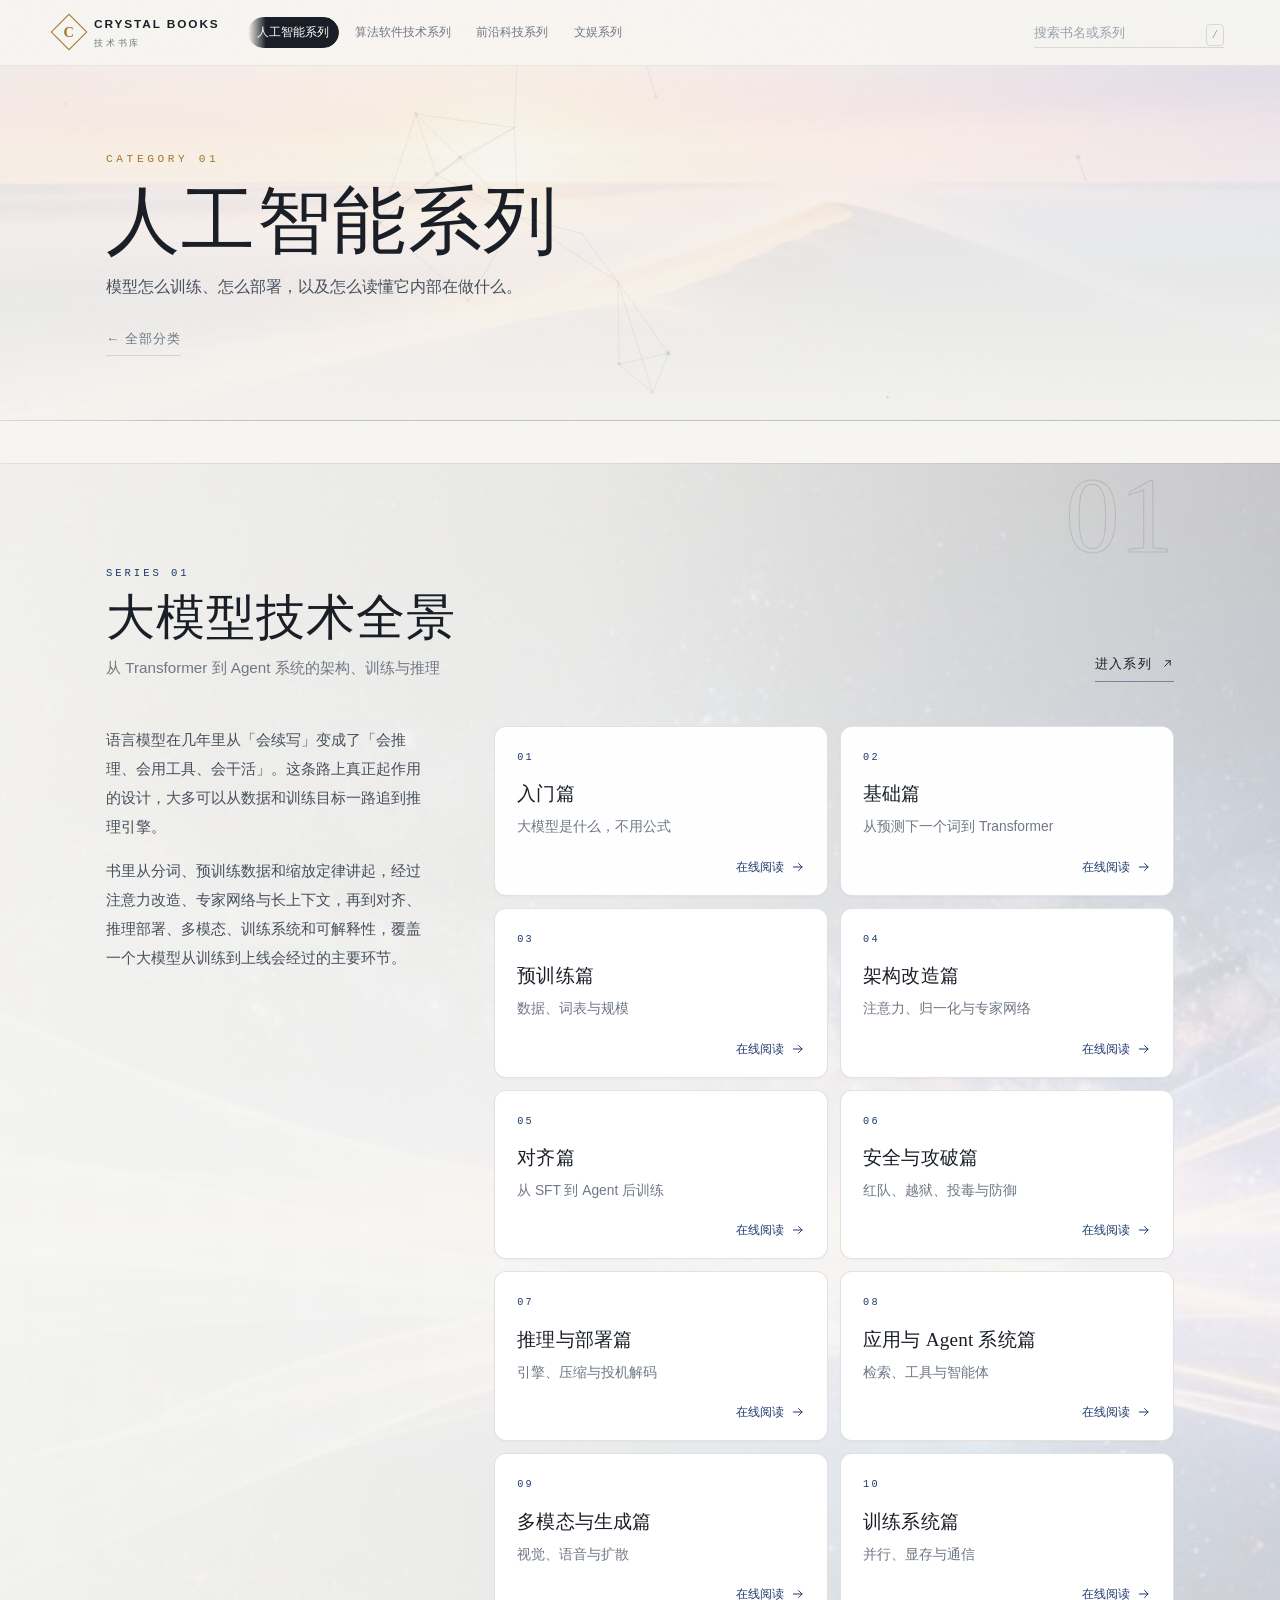
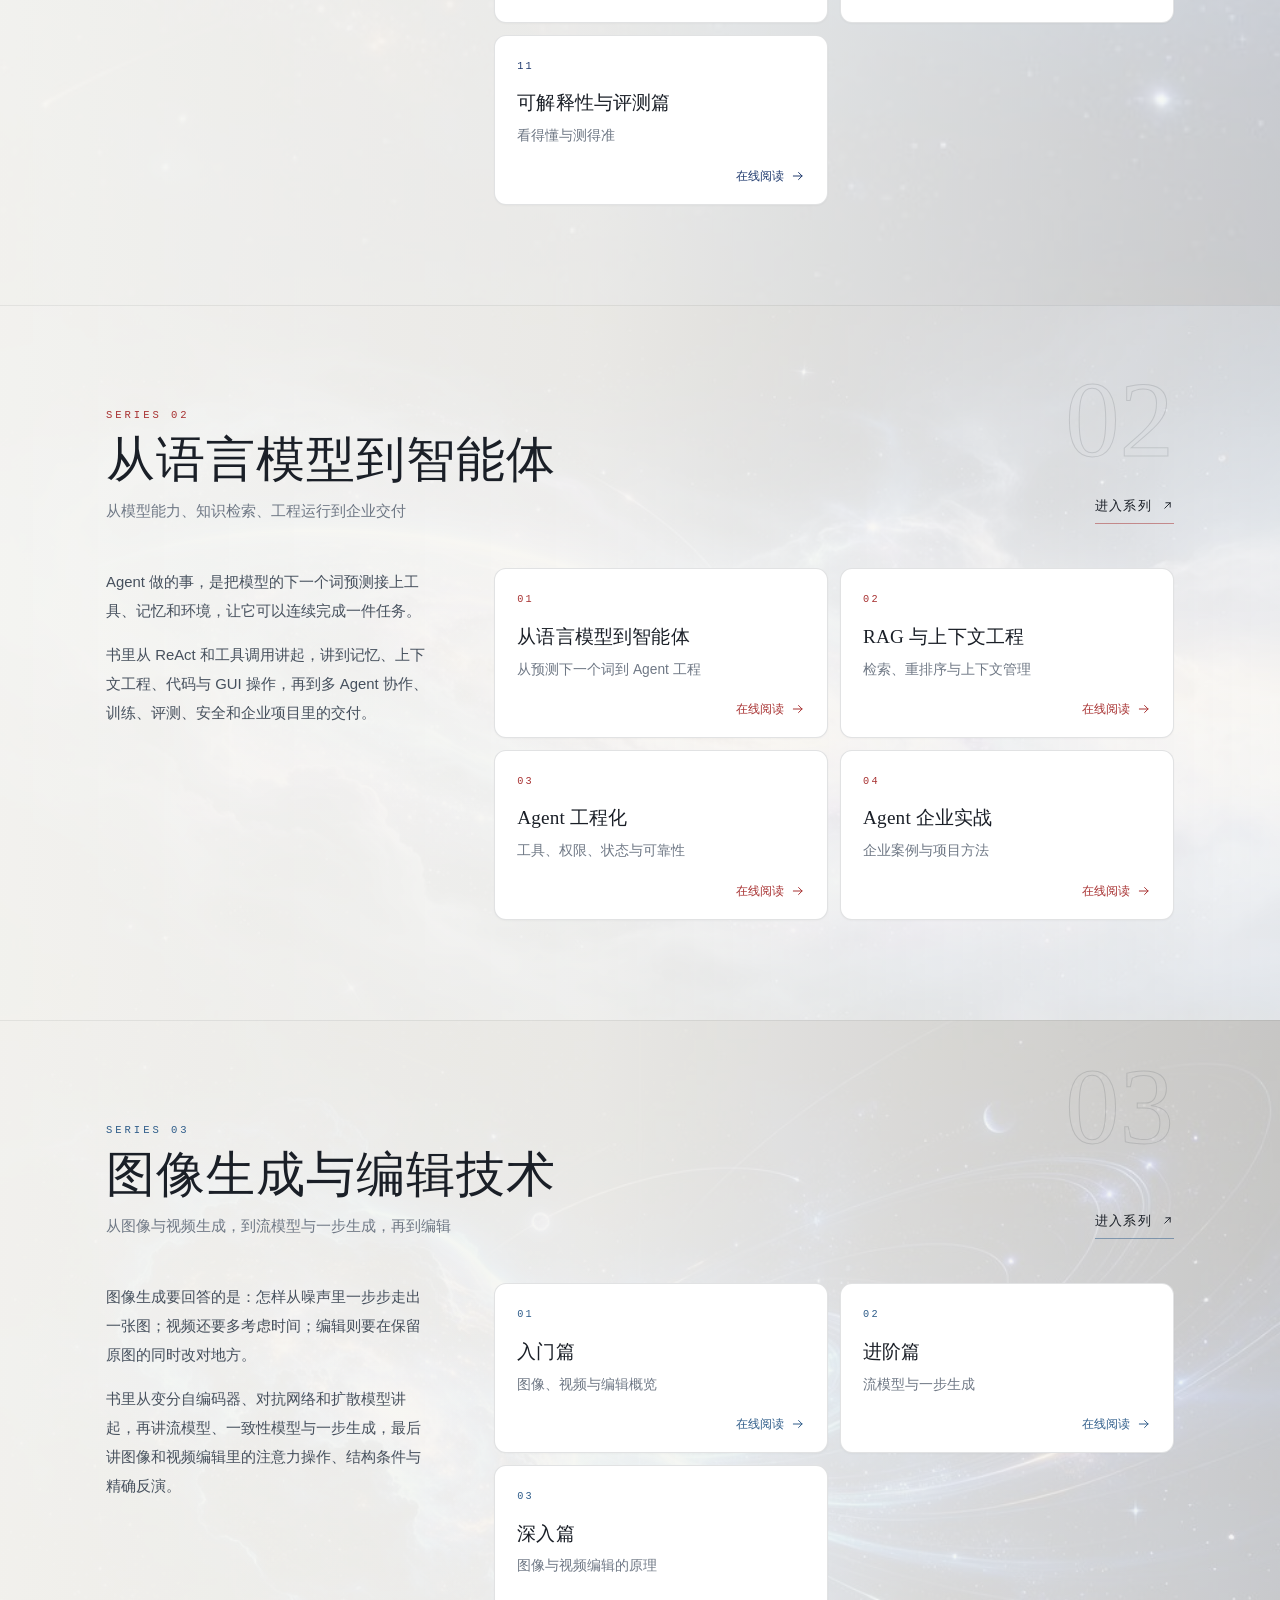
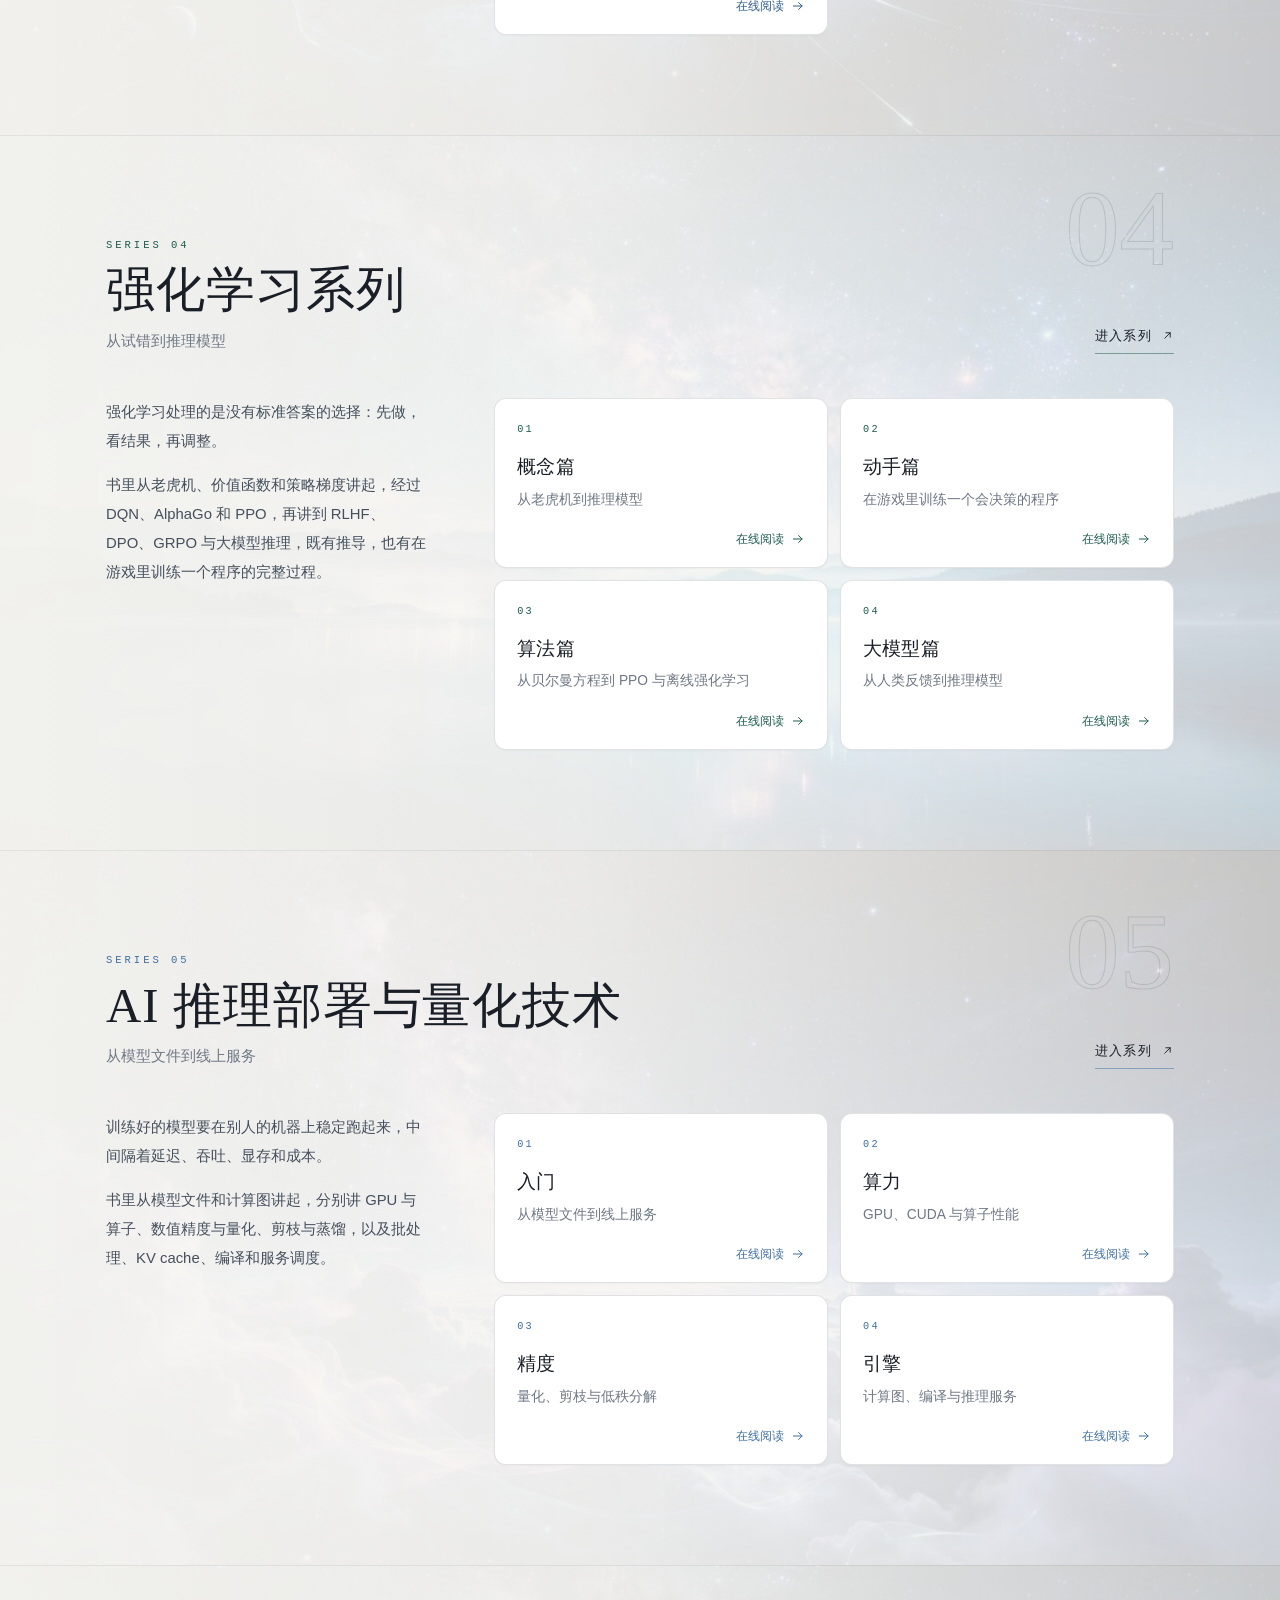
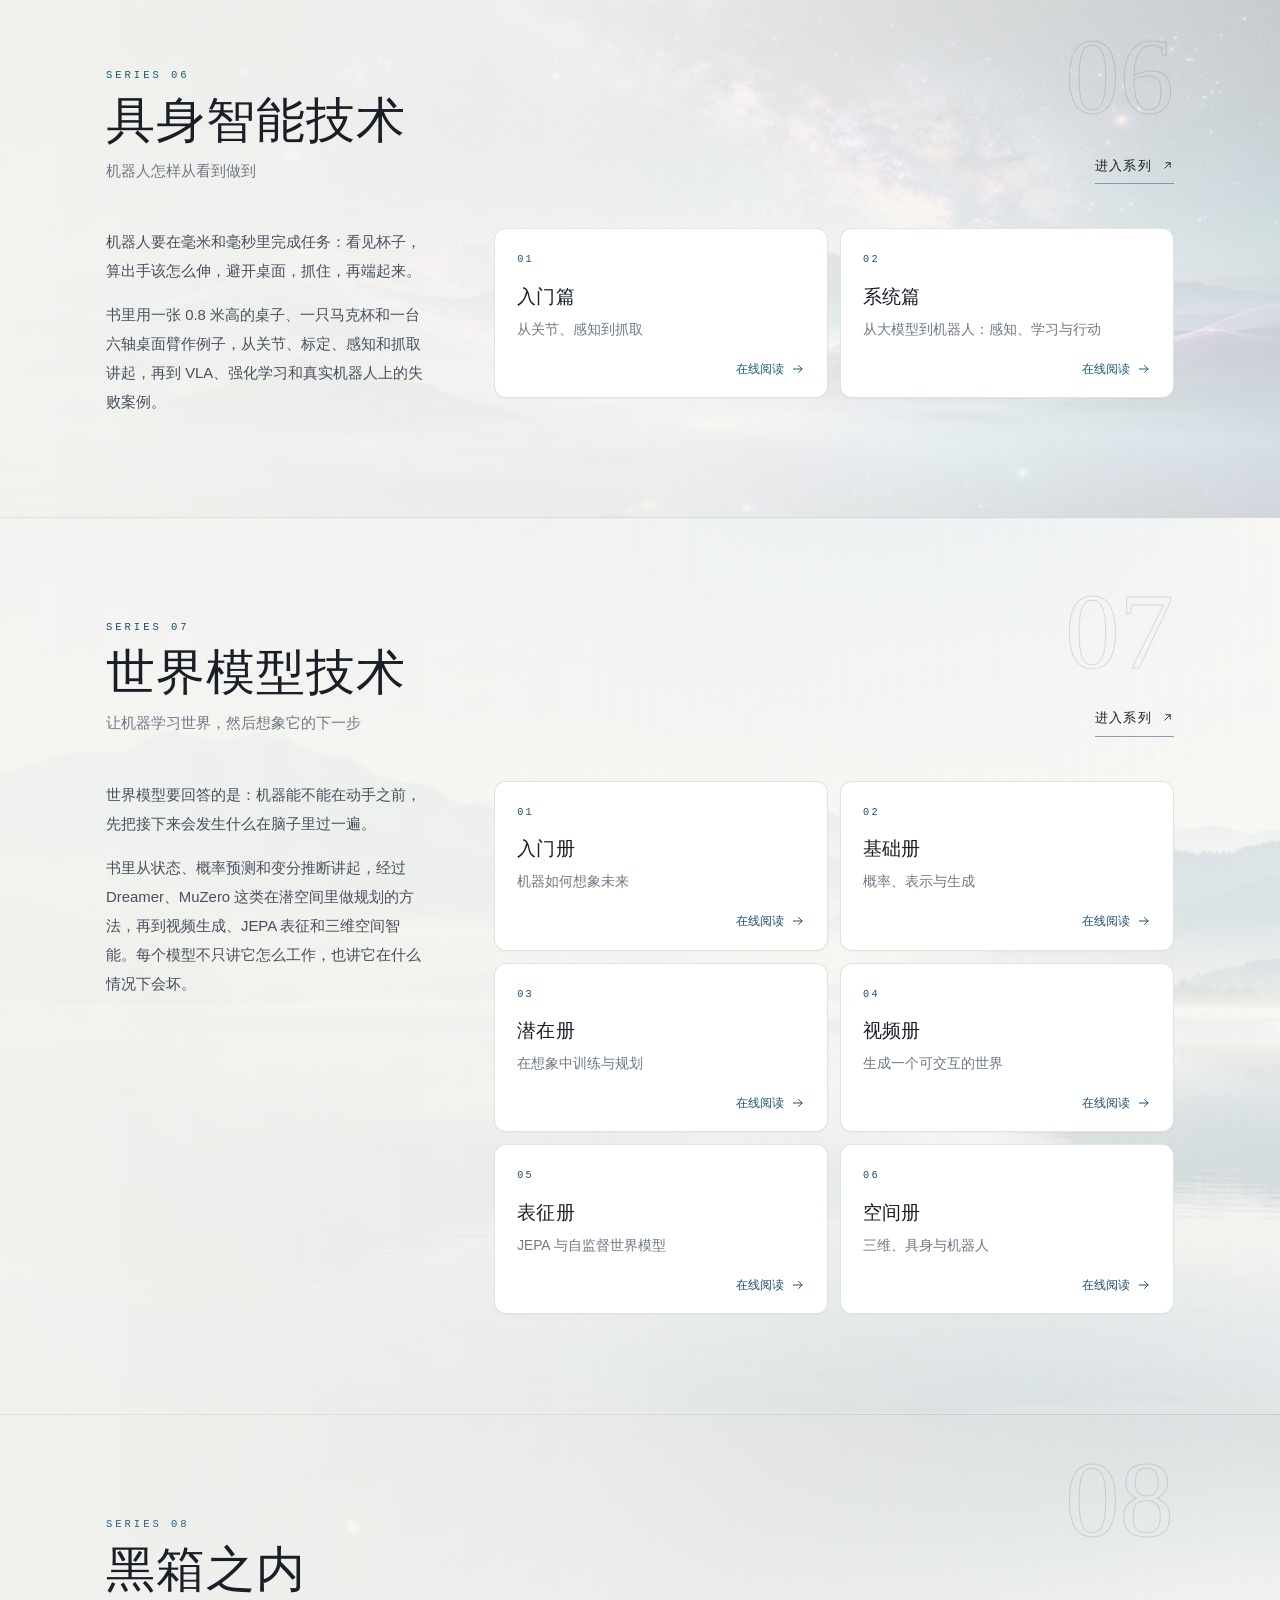
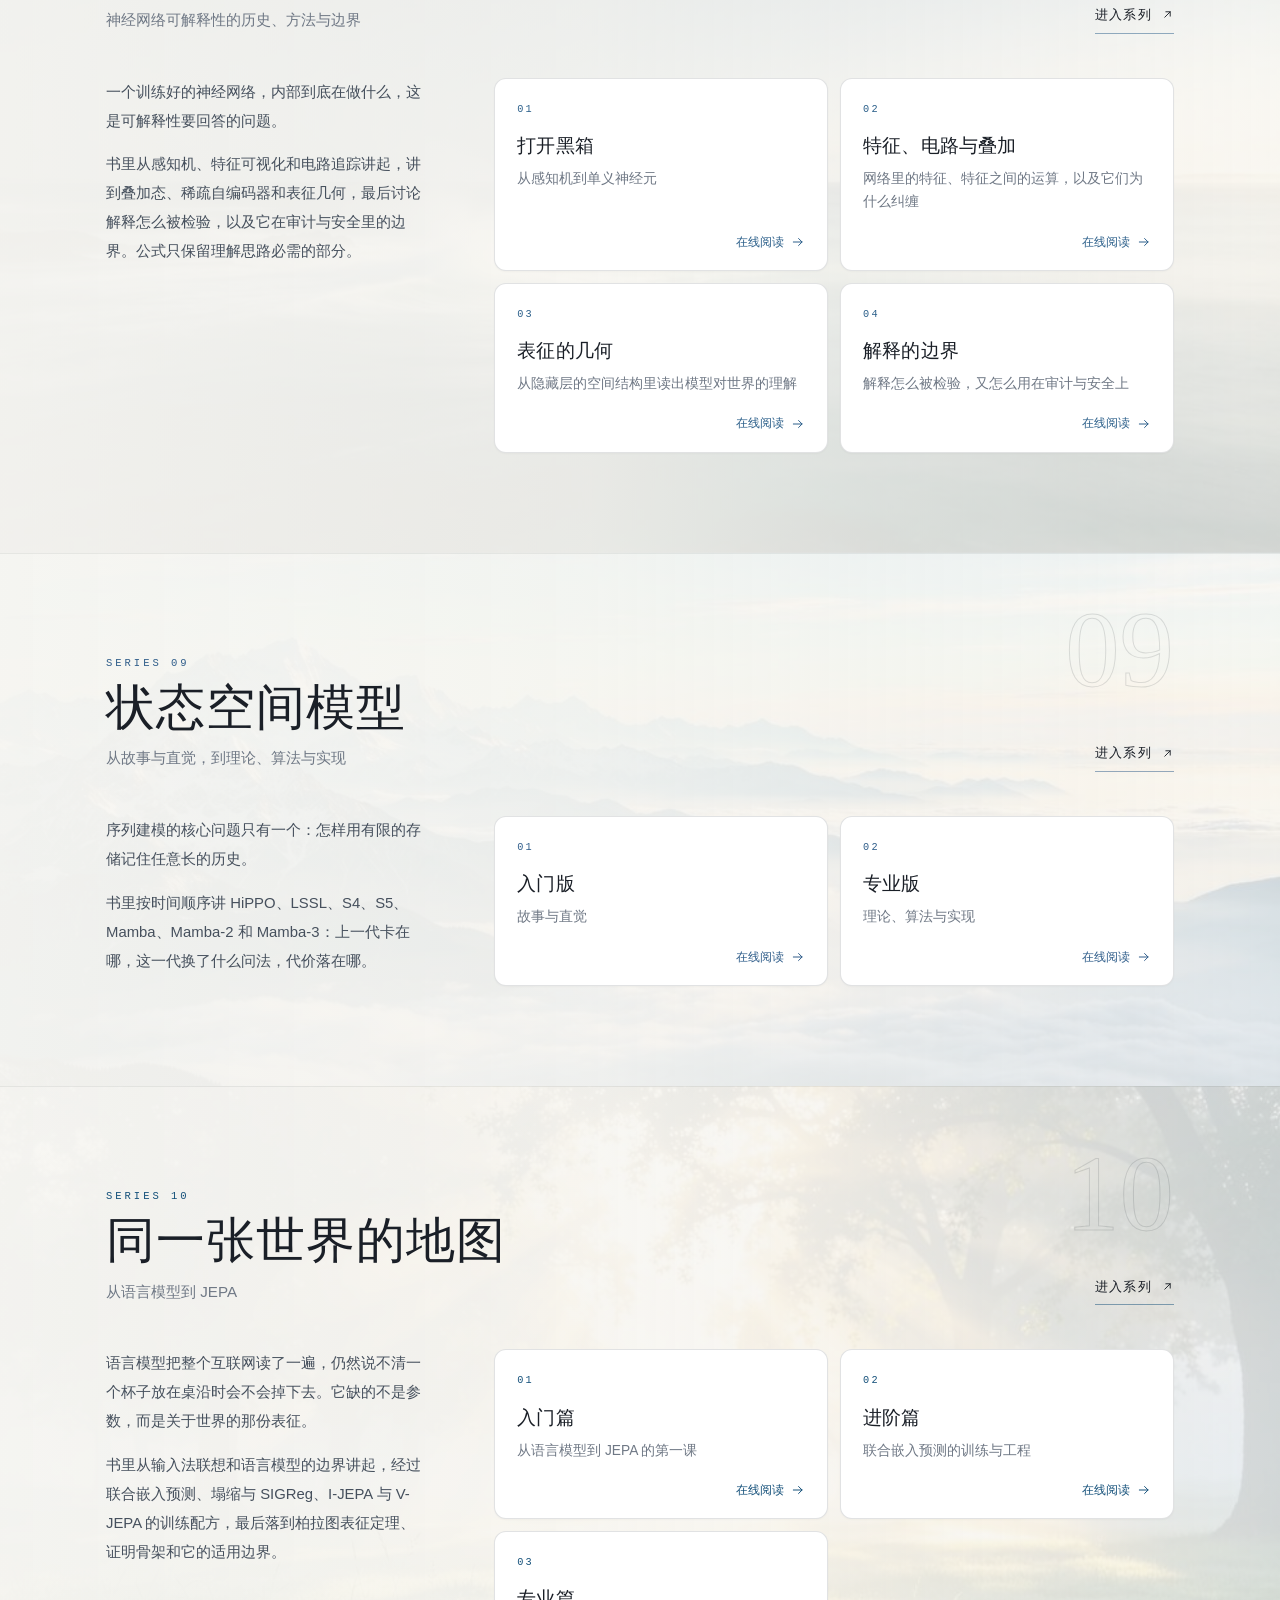
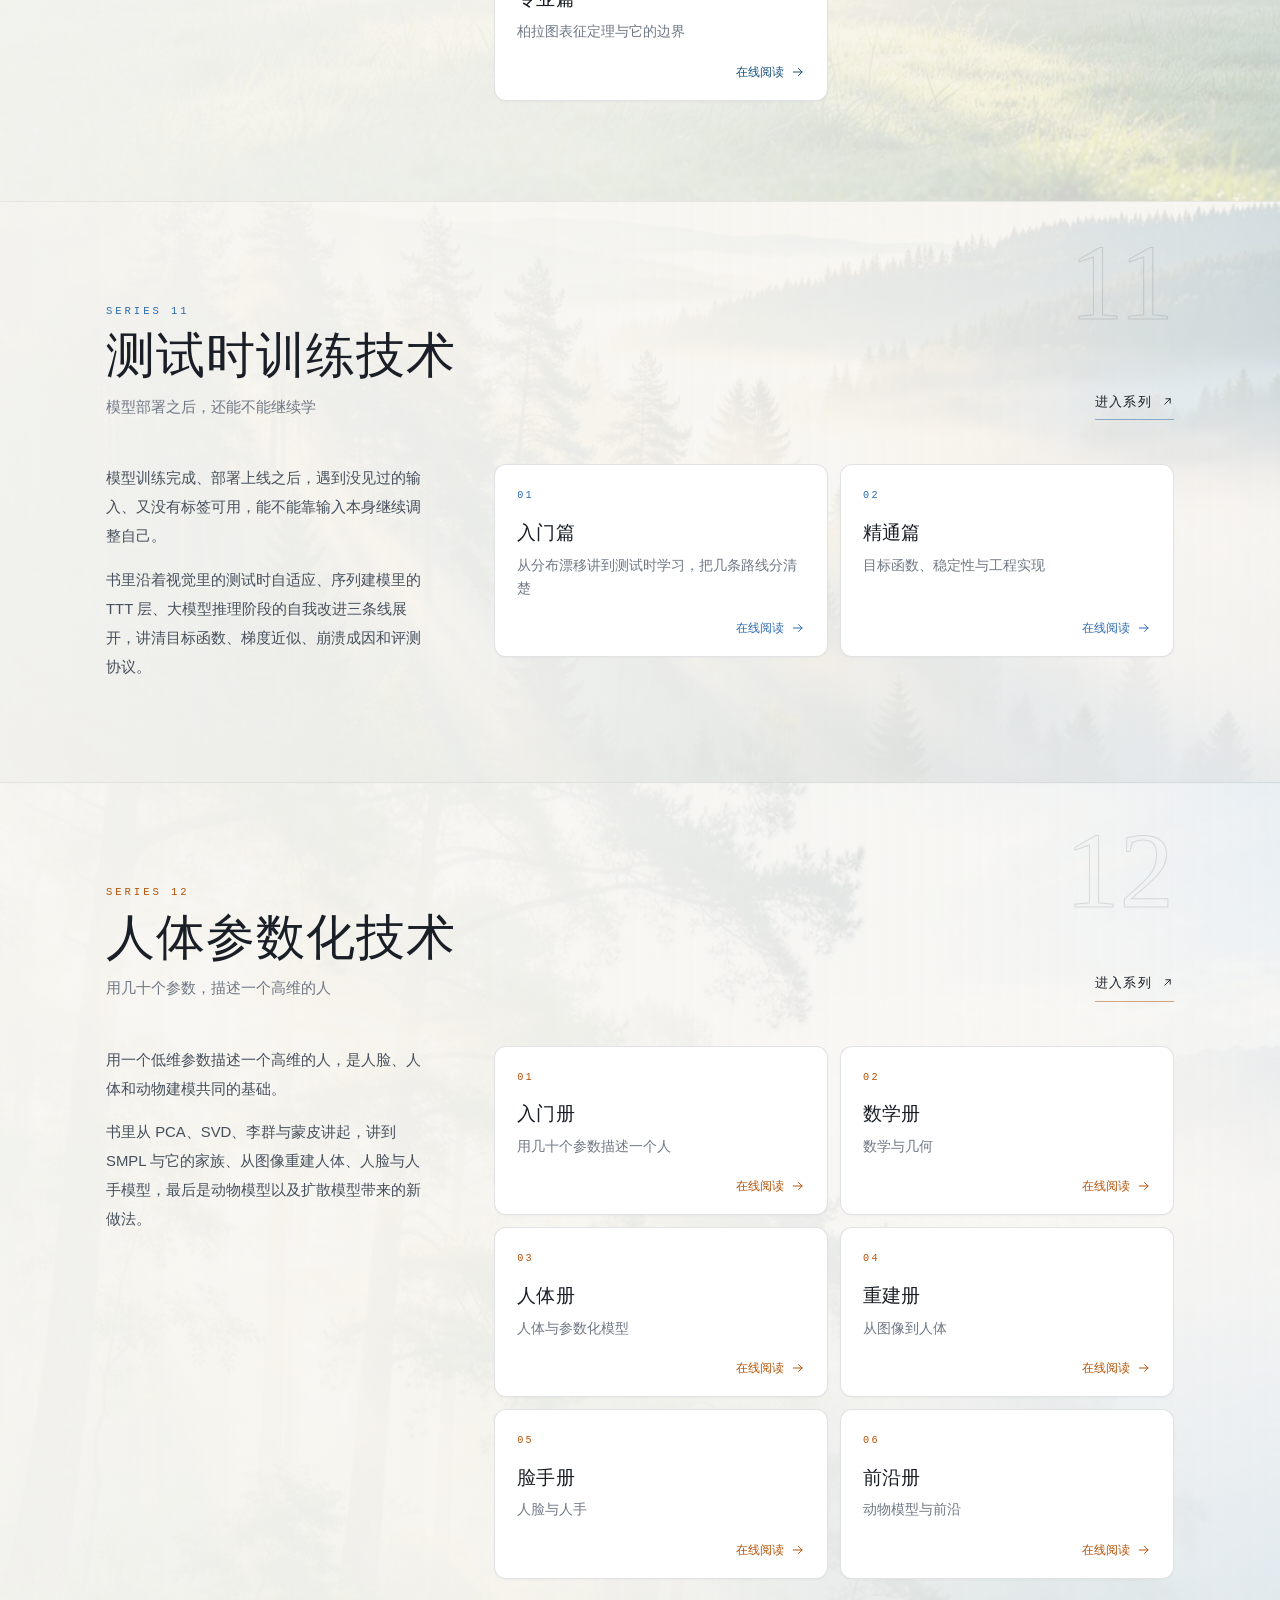
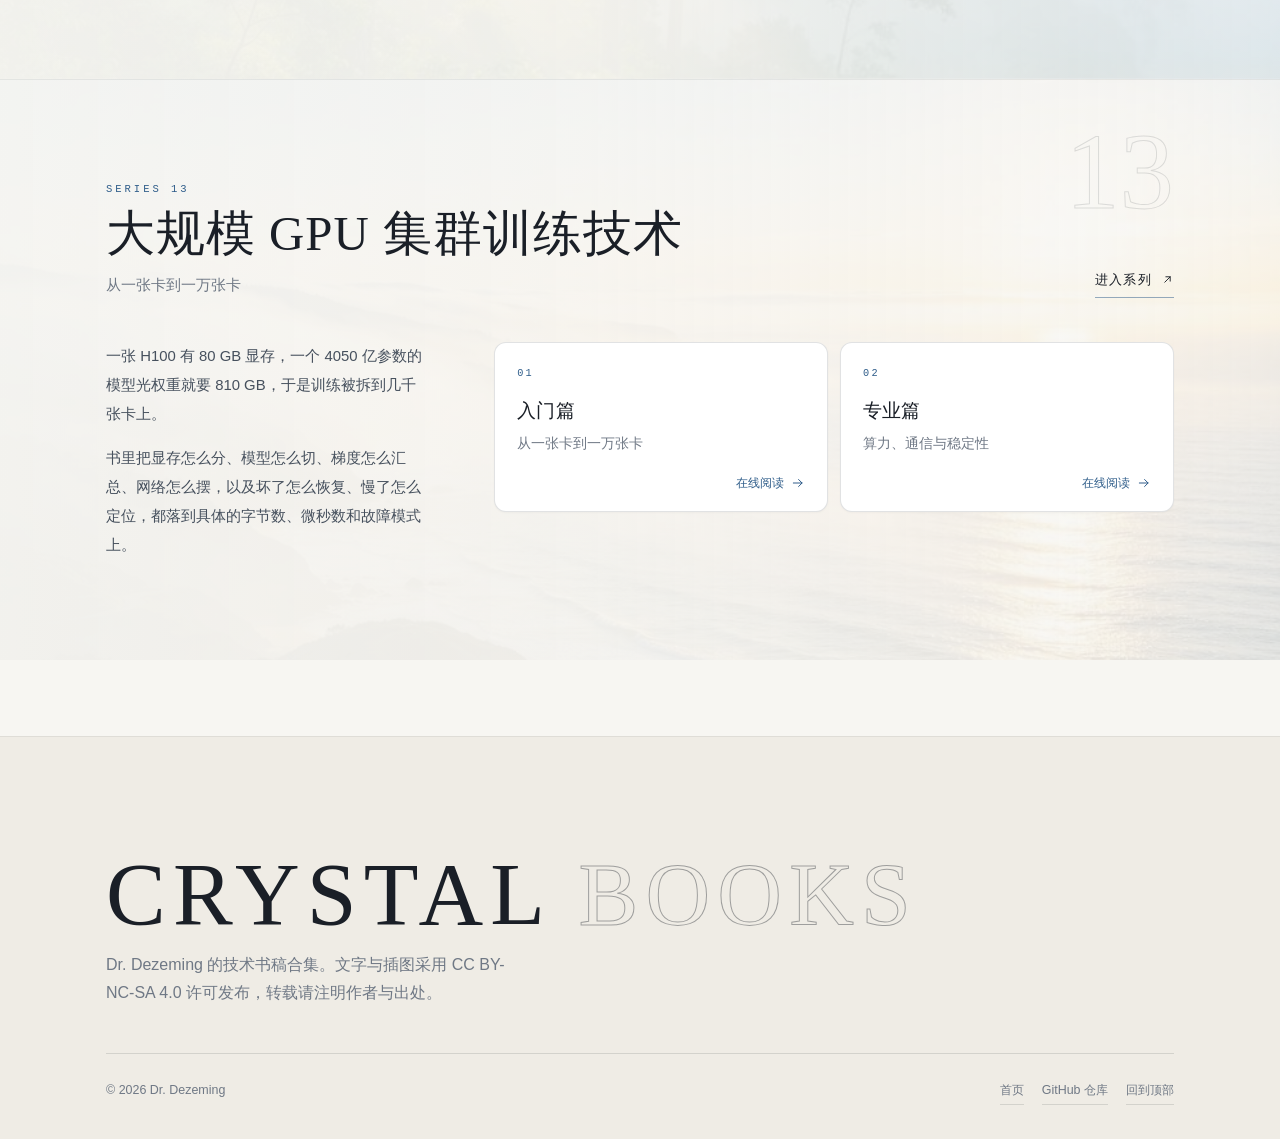
==== commit 5c2797e0: "加入轻量渲染特效：首屏浮尘星座、卡片光斑与倾斜、阅读进度、数字视差" ====
--- a/ai.html
+++ b/ai.html
@@ -60,5 +60,6 @@
 window.BOOK_DATA = [{"name":"大模型技术全景","chip":"大模型","subtitle":"从 Transformer 到 Agent 系统的架构、训练与推理","intro":["语言模型在几年里从「会续写」变成了「会推理、会用工具、会干活」。这条路上真正起作用的设计，大多可以从数据和训练目标一路追到推理引擎。","书里从分词、预训练数据和缩放定律讲起，经过注意力改造、专家网络与长上下文，再到对齐、推理部署、多模态、训练系统和可解释性，覆盖一个大模型从训练到上线会经过的主要环节。"],"theme":"#1f3a6e","site":"https://ai-crystal.github.io/LLM/","repo":"https://github.com/ai-crystal/LLM","available":true,"pages":1420,"books":[{"title":"入门篇","one":"大模型是什么，不用公式","pages":172,"chapters":22,"url":"https://ai-crystal.github.io/LLM/#/books/v1-intro/README","available":true},{"title":"基础篇","one":"从预测下一个词到 Transformer","pages":157,"chapters":11,"url":"https://ai-crystal.github.io/LLM/#/books/v2-basics/README","available":true},{"title":"预训练篇","one":"数据、词表与规模","pages":147,"chapters":12,"url":"https://ai-crystal.github.io/LLM/#/books/v3-pretrain/README","available":true},{"title":"架构改造篇","one":"注意力、归一化与专家网络","pages":113,"chapters":10,"url":"https://ai-crystal.github.io/LLM/#/books/v4-architecture/README","available":true},{"title":"对齐篇","one":"从 SFT 到 Agent 后训练","pages":139,"chapters":12,"url":"https://ai-crystal.github.io/LLM/#/books/v5-alignment/README","available":true},{"title":"安全与攻破篇","one":"红队、越狱、投毒与防御","pages":119,"chapters":11,"url":"https://ai-crystal.github.io/LLM/#/books/v6-safety/README","available":true},{"title":"推理与部署篇","one":"引擎、压缩与投机解码","pages":125,"chapters":10,"url":"https://ai-crystal.github.io/LLM/#/books/v7-inference/README","available":true},{"title":"应用与 Agent 系统篇","one":"检索、工具与智能体","pages":124,"chapters":10,"url":"https://ai-crystal.github.io/LLM/#/books/v8-apps/README","available":true},{"title":"多模态与生成篇","one":"视觉、语音与扩散","pages":108,"chapters":9,"url":"https://ai-crystal.github.io/LLM/#/books/v9-multimodal/README","available":true},{"title":"训练系统篇","one":"并行、显存与通信","pages":110,"chapters":8,"url":"https://ai-crystal.github.io/LLM/#/books/v10-systems/README","available":true},{"title":"可解释性与评测篇","one":"看得懂与测得准","pages":106,"chapters":8,"url":"https://ai-crystal.github.io/LLM/#/books/v11-interpret/README","available":true}],"cat":"ai","cat_name":"人工智能系列","bg":"assets/bg/01.jpg"},{"name":"从语言模型到智能体","chip":"智能体","subtitle":"从模型能力、知识检索、工程运行到企业交付","intro":["Agent 做的事，是把模型的下一个词预测接上工具、记忆和环境，让它可以连续完成一件任务。","书里从 ReAct 和工具调用讲起，讲到记忆、上下文工程、代码与 GUI 操作，再到多 Agent 协作、训练、评测、安全和企业项目里的交付。"],"theme":"#a83232","site":"https://ai-crystal.github.io/AI-Agent-Learning/","repo":"https://github.com/ai-crystal/AI-Agent-Learning","available":true,"pages":333,"books":[{"title":"从语言模型到智能体","one":"从预测下一个词到 Agent 工程","pages":187,"chapters":17,"url":"https://ai-crystal.github.io/AI-Agent-Learning/#/books/ai-agent-foundations/README","available":true},{"title":"RAG 与上下文工程","one":"检索、重排序与上下文管理","pages":58,"chapters":10,"url":"https://ai-crystal.github.io/AI-Agent-Learning/#/books/rag-context-rerank/README","available":true},{"title":"Agent 工程化","one":"工具、权限、状态与可靠性","pages":49,"chapters":10,"url":"https://ai-crystal.github.io/AI-Agent-Learning/#/books/agent-engineering/README","available":true},{"title":"Agent 企业实战","one":"企业案例与项目方法","pages":39,"chapters":9,"url":"https://ai-crystal.github.io/AI-Agent-Learning/#/books/agent-enterprise-cases/README","available":true}],"cat":"ai","cat_name":"人工智能系列","bg":"assets/bg/02.jpg"},{"name":"图像生成与编辑技术","chip":"图像生成","subtitle":"从图像与视频生成，到流模型与一步生成，再到编辑","intro":["图像生成要回答的是：怎样从噪声里一步步走出一张图；视频还要多考虑时间；编辑则要在保留原图的同时改对地方。","书里从变分自编码器、对抗网络和扩散模型讲起，再讲流模型、一致性模型与一步生成，最后讲图像和视频编辑里的注意力操作、结构条件与精确反演。"],"theme":"#2f5d8a","site":"https://ai-crystal.github.io/Image-Video-Generation-Editing/","repo":"https://github.com/ai-crystal/Image-Video-Generation-Editing","available":true,"pages":220,"books":[{"title":"入门篇","one":"图像、视频与编辑概览","pages":115,"chapters":25,"url":"https://ai-crystal.github.io/Image-Video-Generation-Editing/#/books/beginner/README","available":true},{"title":"进阶篇","one":"流模型与一步生成","pages":53,"chapters":12,"url":"https://ai-crystal.github.io/Image-Video-Generation-Editing/#/books/advanced/README","available":true},{"title":"深入篇","one":"图像与视频编辑的原理","pages":52,"chapters":12,"url":"https://ai-crystal.github.io/Image-Video-Generation-Editing/#/books/editing/README","available":true}],"cat":"ai","cat_name":"人工智能系列","bg":"assets/bg/03.jpg"},{"name":"强化学习系列","chip":"强化学习","subtitle":"从试错到推理模型","intro":["强化学习处理的是没有标准答案的选择：先做，看结果，再调整。","书里从老虎机、价值函数和策略梯度讲起，经过 DQN、AlphaGo 和 PPO，再讲到 RLHF、DPO、GRPO 与大模型推理，既有推导，也有在游戏里训练一个程序的完整过程。"],"theme":"#1e5c4f","site":"https://ai-crystal.github.io/Reinforcement-Learning/","repo":"https://github.com/ai-crystal/Reinforcement-Learning","available":true,"pages":580,"books":[{"title":"概念篇","one":"从老虎机到推理模型","pages":254,"chapters":21,"url":"https://ai-crystal.github.io/Reinforcement-Learning/#/books/concepts/README","available":true},{"title":"动手篇","one":"在游戏里训练一个会决策的程序","pages":105,"chapters":19,"url":"https://ai-crystal.github.io/Reinforcement-Learning/#/books/hands-on/README","available":true},{"title":"算法篇","one":"从贝尔曼方程到 PPO 与离线强化学习","pages":108,"chapters":20,"url":"https://ai-crystal.github.io/Reinforcement-Learning/#/books/algorithms/README","available":true},{"title":"大模型篇","one":"从人类反馈到推理模型","pages":113,"chapters":19,"url":"https://ai-crystal.github.io/Reinforcement-Learning/#/books/llm-rl/README","available":true}],"cat":"ai","cat_name":"人工智能系列","bg":"assets/bg/04.jpg"},{"name":"AI 推理部署与量化技术","chip":"推理部署","subtitle":"从模型文件到线上服务","intro":["训练好的模型要在别人的机器上稳定跑起来，中间隔着延迟、吞吐、显存和成本。","书里从模型文件和计算图讲起，分别讲 GPU 与算子、数值精度与量化、剪枝与蒸馏，以及批处理、KV cache、编译和服务调度。"],"theme":"#3f6f9f","site":"https://ai-crystal.github.io/AI-Quantification-Deployment/","repo":"https://github.com/ai-crystal/AI-Quantification-Deployment","available":true,"pages":355,"books":[{"title":"入门","one":"从模型文件到线上服务","pages":116,"chapters":28,"url":"https://ai-crystal.github.io/AI-Quantification-Deployment/#/books/intro/README","available":true},{"title":"算力","one":"GPU、CUDA 与算子性能","pages":83,"chapters":14,"url":"https://ai-crystal.github.io/AI-Quantification-Deployment/#/books/compute/README","available":true},{"title":"精度","one":"量化、剪枝与低秩分解","pages":82,"chapters":15,"url":"https://ai-crystal.github.io/AI-Quantification-Deployment/#/books/precision/README","available":true},{"title":"引擎","one":"计算图、编译与推理服务","pages":74,"chapters":14,"url":"https://ai-crystal.github.io/AI-Quantification-Deployment/#/books/engine/README","available":true}],"cat":"ai","cat_name":"人工智能系列","bg":"assets/bg/05.jpg"},{"name":"具身智能技术","chip":"具身智能","subtitle":"机器人怎样从看到做到","intro":["机器人要在毫米和毫秒里完成任务：看见杯子，算出手该怎么伸，避开桌面，抓住，再端起来。","书里用一张 0.8 米高的桌子、一只马克杯和一台六轴桌面臂作例子，从关节、标定、感知和抓取讲起，再到 VLA、强化学习和真实机器人上的失败案例。"],"theme":"#155e75","site":"https://ai-crystal.github.io/Embodied-AI/","repo":"https://github.com/ai-crystal/Embodied-AI","available":true,"pages":361,"books":[{"title":"入门篇","one":"从关节、感知到抓取","pages":156,"chapters":18,"url":"https://ai-crystal.github.io/Embodied-AI/#/books/intro/README","available":true},{"title":"系统篇","one":"从大模型到机器人：感知、学习与行动","pages":205,"chapters":21,"url":"https://ai-crystal.github.io/Embodied-AI/#/books/system/README","available":true}],"cat":"ai","cat_name":"人工智能系列","bg":"assets/bg/06.jpg"},{"name":"世界模型技术","chip":"世界模型","subtitle":"让机器学习世界，然后想象它的下一步","intro":["世界模型要回答的是：机器能不能在动手之前，先把接下来会发生什么在脑子里过一遍。","书里从状态、概率预测和变分推断讲起，经过 Dreamer、MuZero 这类在潜空间里做规划的方法，再到视频生成、JEPA 表征和三维空间智能。每个模型不只讲它怎么工作，也讲它在什么情况下会坏。"],"theme":"#1d4e6f","site":"https://ai-crystal.github.io/World-Model/","repo":"https://github.com/ai-crystal/World-Model","available":true,"pages":478,"books":[{"title":"入门册","one":"机器如何想象未来","pages":73,"chapters":10,"url":"https://ai-crystal.github.io/World-Model/#/books/intro/README","available":true},{"title":"基础册","one":"概率、表示与生成","pages":88,"chapters":10,"url":"https://ai-crystal.github.io/World-Model/#/books/foundations/README","available":true},{"title":"潜在册","one":"在想象中训练与规划","pages":83,"chapters":10,"url":"https://ai-crystal.github.io/World-Model/#/books/latent/README","available":true},{"title":"视频册","one":"生成一个可交互的世界","pages":80,"chapters":10,"url":"https://ai-crystal.github.io/World-Model/#/books/video/README","available":true},{"title":"表征册","one":"JEPA 与自监督世界模型","pages":72,"chapters":9,"url":"https://ai-crystal.github.io/World-Model/#/books/jepa/README","available":true},{"title":"空间册","one":"三维、具身与机器人","pages":82,"chapters":10,"url":"https://ai-crystal.github.io/World-Model/#/books/spatial/README","available":true}],"cat":"ai","cat_name":"人工智能系列","bg":"assets/bg/07.jpg"},{"name":"黑箱之内","chip":"黑箱之内","subtitle":"神经网络可解释性的历史、方法与边界","intro":["一个训练好的神经网络，内部到底在做什么，这是可解释性要回答的问题。","书里从感知机、特征可视化和电路追踪讲起，讲到叠加态、稀疏自编码器和表征几何，最后讨论解释怎么被检验，以及它在审计与安全里的边界。公式只保留理解思路必需的部分。"],"theme":"#2b5f8a","site":"https://ai-crystal.github.io/Interpretable-NN/","repo":"https://github.com/ai-crystal/Interpretable-NN","available":true,"pages":0,"books":[{"title":"打开黑箱","one":"从感知机到单义神经元","pages":0,"chapters":0,"url":"https://ai-crystal.github.io/Interpretable-NN/#/books/01-seeing-the-black-box/README","available":true},{"title":"特征、电路与叠加","one":"网络里的特征、特征之间的运算，以及它们为什么纠缠","pages":0,"chapters":0,"url":"https://ai-crystal.github.io/Interpretable-NN/#/books/02-features-circuits/README","available":true},{"title":"表征的几何","one":"从隐藏层的空间结构里读出模型对世界的理解","pages":0,"chapters":0,"url":"https://ai-crystal.github.io/Interpretable-NN/#/books/03-geometry-of-representation/README","available":true},{"title":"解释的边界","one":"解释怎么被检验，又怎么用在审计与安全上","pages":0,"chapters":0,"url":"https://ai-crystal.github.io/Interpretable-NN/#/books/04-limits-of-explanation/README","available":true}],"cat":"ai","cat_name":"人工智能系列","bg":"assets/bg/08.jpg"},{"name":"状态空间模型","chip":"状态空间","subtitle":"从故事与直觉，到理论、算法与实现","intro":["序列建模的核心问题只有一个：怎样用有限的存储记住任意长的历史。","书里按时间顺序讲 HiPPO、LSSL、S4、S5、Mamba、Mamba-2 和 Mamba-3：上一代卡在哪，这一代换了什么问法，代价落在哪。"],"theme":"#2f5d8a","site":"https://ai-crystal.github.io/Mamba/","repo":"https://github.com/ai-crystal/Mamba","available":true,"pages":404,"books":[{"title":"入门版","one":"故事与直觉","pages":41,"chapters":14,"url":"https://ai-crystal.github.io/Mamba/#/books/intro/README","available":true},{"title":"专业版","one":"理论、算法与实现","pages":363,"chapters":35,"url":"https://ai-crystal.github.io/Mamba/#/books/pro/README","available":true}],"cat":"ai","cat_name":"人工智能系列","bg":"assets/bg/09.jpg"},{"name":"同一张世界的地图","chip":"JEPA","subtitle":"从语言模型到 JEPA","intro":["语言模型把整个互联网读了一遍，仍然说不清一个杯子放在桌沿时会不会掉下去。它缺的不是参数，而是关于世界的那份表征。","书里从输入法联想和语言模型的边界讲起，经过联合嵌入预测、塌缩与 SIGReg、I-JEPA 与 V-JEPA 的训练配方，最后落到柏拉图表征定理、证明骨架和它的适用边界。"],"theme":"#14507a","site":"https://ai-crystal.github.io/JEPA-World-Knowledge-Model/","repo":"https://github.com/ai-crystal/JEPA-World-Knowledge-Model","available":true,"pages":235,"books":[{"title":"入门篇","one":"从语言模型到 JEPA 的第一课","pages":74,"chapters":9,"url":"https://ai-crystal.github.io/JEPA-World-Knowledge-Model/#/books/basics/README","available":true},{"title":"进阶篇","one":"联合嵌入预测的训练与工程","pages":83,"chapters":9,"url":"https://ai-crystal.github.io/JEPA-World-Knowledge-Model/#/books/practice/README","available":true},{"title":"专业篇","one":"柏拉图表征定理与它的边界","pages":78,"chapters":8,"url":"https://ai-crystal.github.io/JEPA-World-Knowledge-Model/#/books/theory/README","available":true}],"cat":"ai","cat_name":"人工智能系列","bg":"assets/bg/10.jpg"},{"name":"测试时训练技术","chip":"测试时训练技术","subtitle":"模型部署之后，还能不能继续学","intro":["模型训练完成、部署上线之后，遇到没见过的输入、又没有标签可用，能不能靠输入本身继续调整自己。","书里沿着视觉里的测试时自适应、序列建模里的 TTT 层、大模型推理阶段的自我改进三条线展开，讲清目标函数、梯度近似、崩溃成因和评测协议。"],"theme":"#2e6bb0","site":"https://ai-crystal.github.io/Test-Time-Training/","repo":"https://github.com/ai-crystal/Test-Time-Training","available":true,"pages":86,"books":[{"title":"入门篇","one":"从分布漂移讲到测试时学习，把几条路线分清楚","pages":43,"chapters":11,"url":"https://ai-crystal.github.io/Test-Time-Training/#/books/beginner/README","available":true},{"title":"精通篇","one":"目标函数、稳定性与工程实现","pages":43,"chapters":12,"url":"https://ai-crystal.github.io/Test-Time-Training/#/books/mastery/README","available":true}],"cat":"ai","cat_name":"人工智能系列","bg":"assets/bg/11.jpg"},{"name":"人体参数化技术","chip":"人体参数化","subtitle":"用几十个参数，描述一个高维的人","intro":["用一个低维参数描述一个高维的人，是人脸、人体和动物建模共同的基础。","书里从 PCA、SVD、李群与蒙皮讲起，讲到 SMPL 与它的家族、从图像重建人体、人脸与人手模型，最后是动物模型以及扩散模型带来的新做法。"],"theme":"#b45309","site":"https://ai-crystal.github.io/Human-body-Param/","repo":"https://github.com/ai-crystal/Human-body-Param","available":true,"pages":377,"books":[{"title":"入门册","one":"用几十个参数描述一个人","pages":63,"chapters":8,"url":"https://ai-crystal.github.io/Human-body-Param/#/books/intro/README","available":true},{"title":"数学册","one":"数学与几何","pages":99,"chapters":7,"url":"https://ai-crystal.github.io/Human-body-Param/#/books/math/README","available":true},{"title":"人体册","one":"人体与参数化模型","pages":52,"chapters":4,"url":"https://ai-crystal.github.io/Human-body-Param/#/books/body/README","available":true},{"title":"重建册","one":"从图像到人体","pages":45,"chapters":5,"url":"https://ai-crystal.github.io/Human-body-Param/#/books/recon/README","available":true},{"title":"脸手册","one":"人脸与人手","pages":69,"chapters":7,"url":"https://ai-crystal.github.io/Human-body-Param/#/books/face-hand/README","available":true},{"title":"前沿册","one":"动物模型与前沿","pages":49,"chapters":5,"url":"https://ai-crystal.github.io/Human-body-Param/#/books/frontier/README","available":true}],"cat":"ai","cat_name":"人工智能系列","bg":"assets/bg/12.jpg"},{"name":"大规模 GPU 集群训练技术","chip":"GPU 集群","subtitle":"从一张卡到一万张卡","intro":["一张 H100 有 80 GB 显存，一个 4050 亿参数的模型光权重就要 810 GB，于是训练被拆到几千张卡上。","书里把显存怎么分、模型怎么切、梯度怎么汇总、网络怎么摆，以及坏了怎么恢复、慢了怎么定位，都落到具体的字节数、微秒数和故障模式上。"],"theme":"#2f5d8a","site":"https://ai-crystal.github.io/GPU-Cluster-Training/","repo":"https://github.com/ai-crystal/GPU-Cluster-Training","available":true,"pages":334,"books":[{"title":"入门篇","one":"从一张卡到一万张卡","pages":98,"chapters":15,"url":"https://ai-crystal.github.io/GPU-Cluster-Training/#/books/intro/README","available":true},{"title":"专业篇","one":"算力、通信与稳定性","pages":236,"chapters":28,"url":"https://ai-crystal.github.io/GPU-Cluster-Training/#/books/pro/README","available":true}],"cat":"ai","cat_name":"人工智能系列","bg":"assets/bg/13.jpg"},{"name":"专业级渲染技术","chip":"渲染","subtitle":"材质、光学与几何的渲染实现","intro":["一个材质为什么长成那个公式，公式里的每一项在物理上对应什么，换到另一种材料上哪些假设会碎掉。","书里从 Fresnel、微表面、能量补偿和分层采样这些共同基础讲起，再分别讲布料、毛发、次表面散射、光谱、各向异性金属、体素、波动光学、蓄水池重采样，以及符号距离场和电磁场。"],"theme":"#b5651d","site":"https://ai-crystal.github.io/Rendering-Technique/","repo":"https://github.com/ai-crystal/Rendering-Technique","available":true,"pages":1065,"books":[{"title":"材质渲染的骨架","one":"微表面、Fresnel、能量补偿、分层与采样","pages":77,"chapters":14,"url":"https://ai-crystal.github.io/Rendering-Technique/#/books/beginner/README","available":true},{"title":"布料渲染","one":"纤维散射、纱线模型、sheen 与薄织物透射","pages":79,"chapters":12,"url":"https://ai-crystal.github.io/Rendering-Technique/#/books/cloth/README","available":true},{"title":"毛发渲染","one":"Marschner 模型、双散射、远距离 LOD 与采样","pages":64,"chapters":10,"url":"https://ai-crystal.github.io/Rendering-Technique/#/books/hair/README","available":true},{"title":"次表面散射与 BSSRDF","one":"辐射传输、扩散近似、偶极子、随机游走","pages":112,"chapters":22,"url":"https://ai-crystal.github.io/Rendering-Technique/#/books/sss/README","available":true},{"title":"光谱渲染","one":"光子与相干、上采样、神经基底、色散与荧光","pages":126,"chapters":20,"url":"https://ai-crystal.github.io/Rendering-Technique/#/books/spectral/README","available":true},{"title":"各向异性金属","one":"复折射率、各向异性 GGX、拉丝与氧化层","pages":59,"chapters":9,"url":"https://ai-crystal.github.io/Rendering-Technique/#/books/aniso-metal/README","available":true},{"title":"体素渲染","one":"稀疏体素、体素化、锥追踪与体素光照","pages":58,"chapters":9,"url":"https://ai-crystal.github.io/Rendering-Technique/#/books/voxel/README","available":true},{"title":"波动光学渲染","one":"衍射、薄膜干涉、结构色与偏振","pages":71,"chapters":10,"url":"https://ai-crystal.github.io/Rendering-Technique/#/books/wave-optics/README","available":true},{"title":"基于储蓄池的渲染","one":"MIS、带权蓄水池、RIS、ReSTIR 与 GRIS","pages":94,"chapters":15,"url":"https://ai-crystal.github.io/Rendering-Technique/#/books/reservoir/README","available":true},{"title":"符号距离场与渲染","one":"从距离函数到光线步进与全局光照","pages":95,"chapters":18,"url":"https://ai-crystal.github.io/Rendering-Technique/#/books/sdf/README","available":true},{"title":"从初高中物理到麦克斯韦方程组","one":"一步一步推出电磁场","pages":230,"chapters":28,"url":"https://ai-crystal.github.io/Rendering-Technique/#/books/physics/README","available":true}],"cat":"software","cat_name":"算法软件技术系列","bg":"assets/bg/14.jpg"},{"name":"HDR 技术系列","chip":"HDR","subtitle":"从像素到眼睛，再到色彩科学与工程实现","intro":["HDR 牵涉显示、内容、色彩和接口几个环节，任何一个环节没对上，画面就会不对。","书里从 SDR 的来历、亮度和色域讲起，讲到 PQ 与 HLG、HDR10 与杜比视界、面板与背光、接口与元数据，再往色彩测量、色貌模型和色域映射里走。"],"theme":"#1f5e8c","site":"https://ai-crystal.github.io/HDR-Learning/","repo":"https://github.com/ai-crystal/HDR-Learning","available":true,"pages":316,"books":[{"title":"入门篇","one":"HDR 超详解：从像素到眼睛的完整指南","pages":214,"chapters":20,"url":"https://ai-crystal.github.io/HDR-Learning/#/books/beginner/README","available":true},{"title":"色彩科学篇","one":"从颜色测量到色貌与色域映射","pages":52,"chapters":6,"url":"https://ai-crystal.github.io/HDR-Learning/#/books/color-science/README","available":true},{"title":"HDR 技术篇","one":"传递函数、元数据、映射与显示","pages":50,"chapters":6,"url":"https://ai-crystal.github.io/HDR-Learning/#/books/hdr-tech/README","available":true}],"cat":"software","cat_name":"算法软件技术系列","bg":"assets/bg/15.jpg"},{"name":"物理模拟技术","chip":"物理模拟","subtitle":"把连续的世界切成计算机算得动的块","intro":["旗子被风吹起、墙塌下来、组织受压回弹，背后是同一件事：把物理定律离散化，在有限的时间里算出来。","书里从向量、旋转、积分和线性求解讲起，分别处理刚体、布料、流体、颗粒与雪，再讲到 GPU 上的数据布局、稀疏网格和可微物理。每类方法都讲它为什么长成这样、在什么地方会失效。"],"theme":"#1d4e5f","site":"https://ai-crystal.github.io/Physics-Simulation/","repo":"https://github.com/ai-crystal/Physics-Simulation","available":true,"pages":838,"books":[{"title":"入门篇","one":"从抛物线到可微世界","pages":109,"chapters":12,"url":"https://ai-crystal.github.io/Physics-Simulation/#/books/intro/README","available":true},{"title":"数学基础","one":"描述运动与变形的语言","pages":117,"chapters":12,"url":"https://ai-crystal.github.io/Physics-Simulation/#/books/math/README","available":true},{"title":"刚体与碰撞","one":"让物体撞在一起","pages":102,"chapters":12,"url":"https://ai-crystal.github.io/Physics-Simulation/#/books/rigid/README","available":true},{"title":"柔体、布料与断裂","one":"会皱、会断、会回弹","pages":109,"chapters":12,"url":"https://ai-crystal.github.io/Physics-Simulation/#/books/deform/README","available":true},{"title":"流体、烟火与水面","one":"把连续介质装进格子","pages":110,"chapters":13,"url":"https://ai-crystal.github.io/Physics-Simulation/#/books/fluid/README","available":true},{"title":"颗粒、雪与物质点法","one":"沙、雪、泡沫与岩浆","pages":96,"chapters":11,"url":"https://ai-crystal.github.io/Physics-Simulation/#/books/particle/README","available":true},{"title":"高性能实现与 GPU 并行","one":"一帧十六毫秒的预算","pages":92,"chapters":11,"url":"https://ai-crystal.github.io/Physics-Simulation/#/books/gpu/README","available":true},{"title":"可微物理与神经模拟","one":"让梯度穿过时间","pages":103,"chapters":12,"url":"https://ai-crystal.github.io/Physics-Simulation/#/books/diff/README","available":true}],"cat":"software","cat_name":"算法软件技术系列","bg":"assets/bg/16.jpg"},{"name":"大型软件开发技术","chip":"大型软件","subtitle":"从二十行 C++ 代码到一个可交付的插件系统","intro":["一段二十行的 C++ 程序，怎样长成能加载插件、能隔离故障、能打包更新的系统。","书里从拆函数、装插件和定契约讲起，往下是命名冲突、故障隔离、进程边界、组件模板、灰度发布，最后是二十三种设计模式。"],"theme":"#1f3a5f","site":"https://ai-crystal.github.io/Large-scale-software-Introduction/","repo":"https://github.com/ai-crystal/Large-scale-software-Introduction","available":true,"pages":434,"books":[{"title":"入门篇","one":"用 C++ 从二十行代码到一个插件系统","pages":142,"chapters":12,"url":"https://ai-crystal.github.io/Large-scale-software-Introduction/#/books/vol1-basics/README","available":true},{"title":"架构篇","one":"可扩展系统的内核、契约与协作机制","pages":73,"chapters":11,"url":"https://ai-crystal.github.io/Large-scale-software-Introduction/#/books/vol2-architecture/README","available":true},{"title":"工程篇","one":"组件模板、分发生态与稳定运行","pages":67,"chapters":11,"url":"https://ai-crystal.github.io/Large-scale-software-Introduction/#/books/vol3-engineering/README","available":true},{"title":"模式篇","one":"二十三种可复用的解法","pages":152,"chapters":23,"url":"https://ai-crystal.github.io/Large-scale-software-Introduction/#/books/vol4-patterns/README","available":true}],"cat":"software","cat_name":"算法软件技术系列","bg":"assets/bg/17.jpg"},{"name":"远程之门","chip":"远程之门","subtitle":"远程操作的技术细节","intro":["从一条 ssh 登录到几百 TB 的对象存储，再到把程序做成别人能用的服务。","书里从地址、端口、域名和 ssh 讲起，经过堡垒机、对象存储、隧道和长任务，再拆开 SSH 的线格式、密钥交换、签名与证书链。"],"theme":"#1f5e8c","site":"https://ai-crystal.github.io/Remote-operation-technology/","repo":"https://github.com/ai-crystal/Remote-operation-technology","available":true,"pages":301,"books":[{"title":"入门册","one":"远程操作入门","pages":119,"chapters":23,"url":"https://ai-crystal.github.io/Remote-operation-technology/#/books/beginner/README","available":true},{"title":"进阶册","one":"远程操作的技术细节","pages":151,"chapters":18,"url":"https://ai-crystal.github.io/Remote-operation-technology/#/books/intermediate/README","available":true},{"title":"深入册","one":"协议、密码学与实现细节","pages":31,"chapters":6,"url":"https://ai-crystal.github.io/Remote-operation-technology/#/books/deep/README","available":true}],"cat":"software","cat_name":"算法软件技术系列","bg":"assets/bg/18.jpg"},{"name":"黑客技术与安全原理","chip":"黑客","subtitle":"一套讲攻防原理的中文技术书","intro":["入侵往往不是攻破哪一道密码，而是让一台只会照做指令的机器执行了一段原本不属于它的指令。","书里从 1971 年第一只会自我复制的程序讲到今天的勒索产业，从晶体管、内存和系统调用讲到栈溢出、中间人攻击与供应链投毒，再落到虚拟机靶场里的侦察、验证、利用、提权和应急响应。"],"theme":"#0f5c5c","site":"https://ai-crystal.github.io/Hacker-Techniques/","repo":"https://github.com/ai-crystal/Hacker-Techniques","available":true,"pages":538,"books":[{"title":"入门篇","one":"从病毒史到今天的攻防","pages":199,"chapters":24,"url":"https://ai-crystal.github.io/Hacker-Techniques/#/books/beginner/README","available":true},{"title":"理论篇","one":"漏洞、内存与协议的深层结构","pages":147,"chapters":16,"url":"https://ai-crystal.github.io/Hacker-Techniques/#/books/theory/README","available":true},{"title":"实战篇","one":"从靶场到真实对抗","pages":192,"chapters":18,"url":"https://ai-crystal.github.io/Hacker-Techniques/#/books/practice/README","available":true}],"cat":"software","cat_name":"算法软件技术系列","bg":"assets/bg/19.jpg"},{"name":"量子技术","chip":"量子","subtitle":"从黑体辐射到量子芯片","intro":["量子技术不只是量子计算。它还涉及通信、精密测量、器件和纠错。","书里从黑体辐射、双缝和单光子讲起，经过量子比特、量子门与算法，再到超导、离子、原子、光子这些硬件平台，以及纠错、通信和量子网络。"],"theme":"#103257","site":"https://ai-crystal.github.io/Quantum-Technology/","repo":"https://github.com/ai-crystal/Quantum-Technology","available":true,"pages":308,"books":[{"title":"量子技术入门","one":"从黑体辐射到量子芯片","pages":50,"chapters":18,"url":"https://ai-crystal.github.io/Quantum-Technology/#/books/intro/README","available":true},{"title":"量子力学与实验基础","one":"从双缝到单光子","pages":74,"chapters":20,"url":"https://ai-crystal.github.io/Quantum-Technology/#/books/foundations/README","available":true},{"title":"量子计算与算法","one":"从量子比特到因式分解","pages":48,"chapters":19,"url":"https://ai-crystal.github.io/Quantum-Technology/#/books/computing/README","available":true},{"title":"量子器件与硬件平台","one":"超导、离子、原子与光子","pages":55,"chapters":19,"url":"https://ai-crystal.github.io/Quantum-Technology/#/books/devices/README","available":true},{"title":"量子纠错与容错","one":"从重复码到表面码","pages":33,"chapters":15,"url":"https://ai-crystal.github.io/Quantum-Technology/#/books/qec/README","available":true},{"title":"量子通信与量子网络","one":"从 BB84 到量子互联网","pages":48,"chapters":15,"url":"https://ai-crystal.github.io/Quantum-Technology/#/books/network/README","available":true}],"cat":"frontier","cat_name":"前沿科技系列","bg":"assets/bg/20.jpg"},{"name":"全脑仿真","chip":"全脑仿真","subtitle":"从果蝇大脑到数字心智","intro":["2024 年，一只成年果蝇的完整大脑被逐突触地测绘出来，约 13.9 万个神经元、5000 万个连接。有人把这套接线图接到计算模型上，让它在虚拟身体里走动、理毛、靠近食物。","书里从神经元、神经信号和成像技术讲起，经过连接组学的历史与现状，再讨论怎样把一张接线图变成可求解的方程、怎样评估仿真是否可信。"],"theme":"#2f5d72","site":"https://ai-crystal.github.io/Brain-Connectivity-Simulation/","repo":"https://github.com/ai-crystal/Brain-Connectivity-Simulation","available":true,"pages":137,"books":[{"title":"从神经元到果蝇大脑","one":"从一只果蝇的脑讲起，把全脑仿真的来龙去脉说清楚","pages":75,"chapters":13,"url":"https://ai-crystal.github.io/Brain-Connectivity-Simulation/#/books/intro/README","available":true},{"title":"连接组、动力学与仿真","one":"把接线图写成方程，再把方程跑起来","pages":62,"chapters":12,"url":"https://ai-crystal.github.io/Brain-Connectivity-Simulation/#/books/theory/README","available":true}],"cat":"frontier","cat_name":"前沿科技系列","bg":"assets/bg/21.jpg"},{"name":"光的语言","chip":"摄影","subtitle":"摄影技术系统教程","intro":["摄影从光进入相机开始。光圈、快门、感光度决定曝光，镜头和焦距决定视角，光线、色彩和构图决定画面最后的样子。","书里依次讲对焦、测光、镜头、白平衡、构图、闪光和后期，再落到人像、风光、街头、静物这些具体题材，最后是器材选择与色彩管理。"],"theme":"#23507a","site":"https://dezeming.github.io/photography-book/","repo":"","available":false,"pages":0,"books":[{"title":"光的语言","one":"摄影技术系统教程","pages":0,"chapters":20,"url":"","available":false}],"cat":"culture","cat_name":"文娱系列","bg":"assets/bg/22.jpg"}];
 </script>
 <script src="assets/site.js"></script>
+<script src="assets/fx.js" defer></script>
 </body>
 </html>
--- a/assets/site.css
+++ b/assets/site.css
@@ -903,3 +903,137 @@
   .cat-hero .cat-desc { font-size: .94rem; }
   .series { background-image: linear-gradient(180deg, rgba(247, 246, 242, .93) 0%, rgba(247, 246, 242, .965) 100%), var(--series-bg, none); }
 }
+
+/* ============================================================
+   轻量特效层（fx.js 驱动，仅 transform / opacity 合成）
+   ============================================================ */
+
+/* 顶部阅读进度 */
+.fx-bar {
+  position: fixed;
+  left: 0;
+  top: 0;
+  z-index: 120;
+  width: 100%;
+  height: 2px;
+  transform: scaleX(0);
+  transform-origin: 0 50%;
+  background: linear-gradient(90deg, rgba(164, 116, 42, .0), var(--gold) 18%, #c8a468 62%, rgba(164, 116, 42, .55));
+  pointer-events: none;
+  will-change: transform;
+}
+
+/* 首屏颗粒纹理（内联 SVG，约 0.3 KB） */
+.hero { isolation: isolate; }
+.hero::after,
+.cat-hero::after {
+  content: "";
+  position: absolute;
+  inset: 0;
+  z-index: 0;
+  pointer-events: none;
+  background-image: url("data:image/svg+xml,%3Csvg xmlns='http://www.w3.org/2000/svg' width='140' height='140'%3E%3Cfilter id='n'%3E%3CfeTurbulence type='fractalNoise' baseFrequency='.78' numOctaves='2' stitchTiles='stitch'/%3E%3CfeColorMatrix type='saturate' values='0'/%3E%3C/filter%3E%3Crect width='140' height='140' filter='url(%23n)' opacity='.45'/%3E%3C/svg%3E");
+  background-size: 140px 140px;
+  opacity: .05;
+  mix-blend-mode: multiply;
+}
+.cat-hero { isolation: isolate; }
+
+/* 首屏浮尘画布 */
+.fx-stars {
+  position: absolute;
+  inset: 0;
+  z-index: 1;
+  pointer-events: none;
+  opacity: 0;
+  animation: fxIn .9s .15s var(--ease) forwards;
+}
+.hero-inner,
+.cat-hero > .wrap { position: relative; z-index: 2; }
+
+/* 卡片光斑 */
+.book,
+.cat-card { position: relative; }
+.book::after,
+.cat-card::after {
+  content: "";
+  position: absolute;
+  inset: 0;
+  z-index: 0;
+  border-radius: inherit;
+  pointer-events: none;
+  opacity: 0;
+  transition: opacity .4s var(--ease);
+  background: radial-gradient(240px circle at var(--mx, 50%) var(--my, 50%),
+              color-mix(in srgb, var(--accent, var(--gold)) 14%, transparent), transparent 66%);
+}
+.book:hover::after,
+.cat-card:hover::after { opacity: 1; }
+.book > *,
+.cat-card > * { position: relative; z-index: 1; }
+.book:hover .book-foot .go svg { transform: translateX(5px); }
+
+/* 书卡倾斜（只有悬浮书卡，网格里的分类卡保持不动） */
+.book { transform-origin: 50% 50%; }
+.book.is-tilt { z-index: 3; will-change: transform; transition: transform .12s linear, border-color .35s, box-shadow .35s; }
+
+/* 系列大数字视差 */
+.series::before {
+  transform: translate3d(0, calc(var(--np, 0) * -34px), 0);
+  transition: -webkit-text-stroke-color .45s;
+}
+.series:hover::before { -webkit-text-stroke-color: rgba(164, 116, 42, .34); }
+
+/* 品牌标记与按钮微交互 */
+.brand .mark { transition: transform .55s var(--ease); }
+.brand:hover .mark { transform: rotate(90deg); }
+
+.cta { position: relative; overflow: hidden; }
+.cta::after {
+  content: "";
+  position: absolute;
+  top: 0;
+  left: -70%;
+  width: 45%;
+  height: 100%;
+  background: linear-gradient(100deg, transparent, rgba(255, 255, 255, .30), transparent);
+  transform: skewX(-18deg);
+  transition: left .65s var(--ease);
+  pointer-events: none;
+}
+.cta:hover::after { left: 130%; }
+
+/* 页面进入 */
+@keyframes fxIn { from { opacity: 0; transform: translateY(10px); } to { opacity: 1; transform: none; } }
+main { animation: fxIn .6s var(--ease) both; }
+
+/* 回到顶部按钮轻微脉冲 */
+.to-top.show::before {
+  content: "";
+  position: absolute;
+  inset: -1px;
+  border-radius: inherit;
+  border: 1px solid var(--gold);
+  opacity: 0;
+  animation: fxRing 3.6s var(--ease) infinite;
+}
+@keyframes fxRing {
+  0%, 70% { opacity: 0; transform: scale(1); }
+  78% { opacity: .5; }
+  100% { opacity: 0; transform: scale(1.22); }
+}
+
+/* 无悬停设备关掉光斑与倾斜 */
+@media (hover: none) {
+  .book::after, .cat-card::after { display: none; }
+  .book.is-tilt { transform: none; }
+}
+
+@media (prefers-reduced-motion: reduce) {
+  .fx-stars { display: none; }
+  main { animation: none; }
+  .to-top.show::before { animation: none; }
+  .cta::after { display: none; }
+  .scroll-cue i { animation: none; opacity: .6; transform: none; }
+  .series::before { transform: none; }
+}
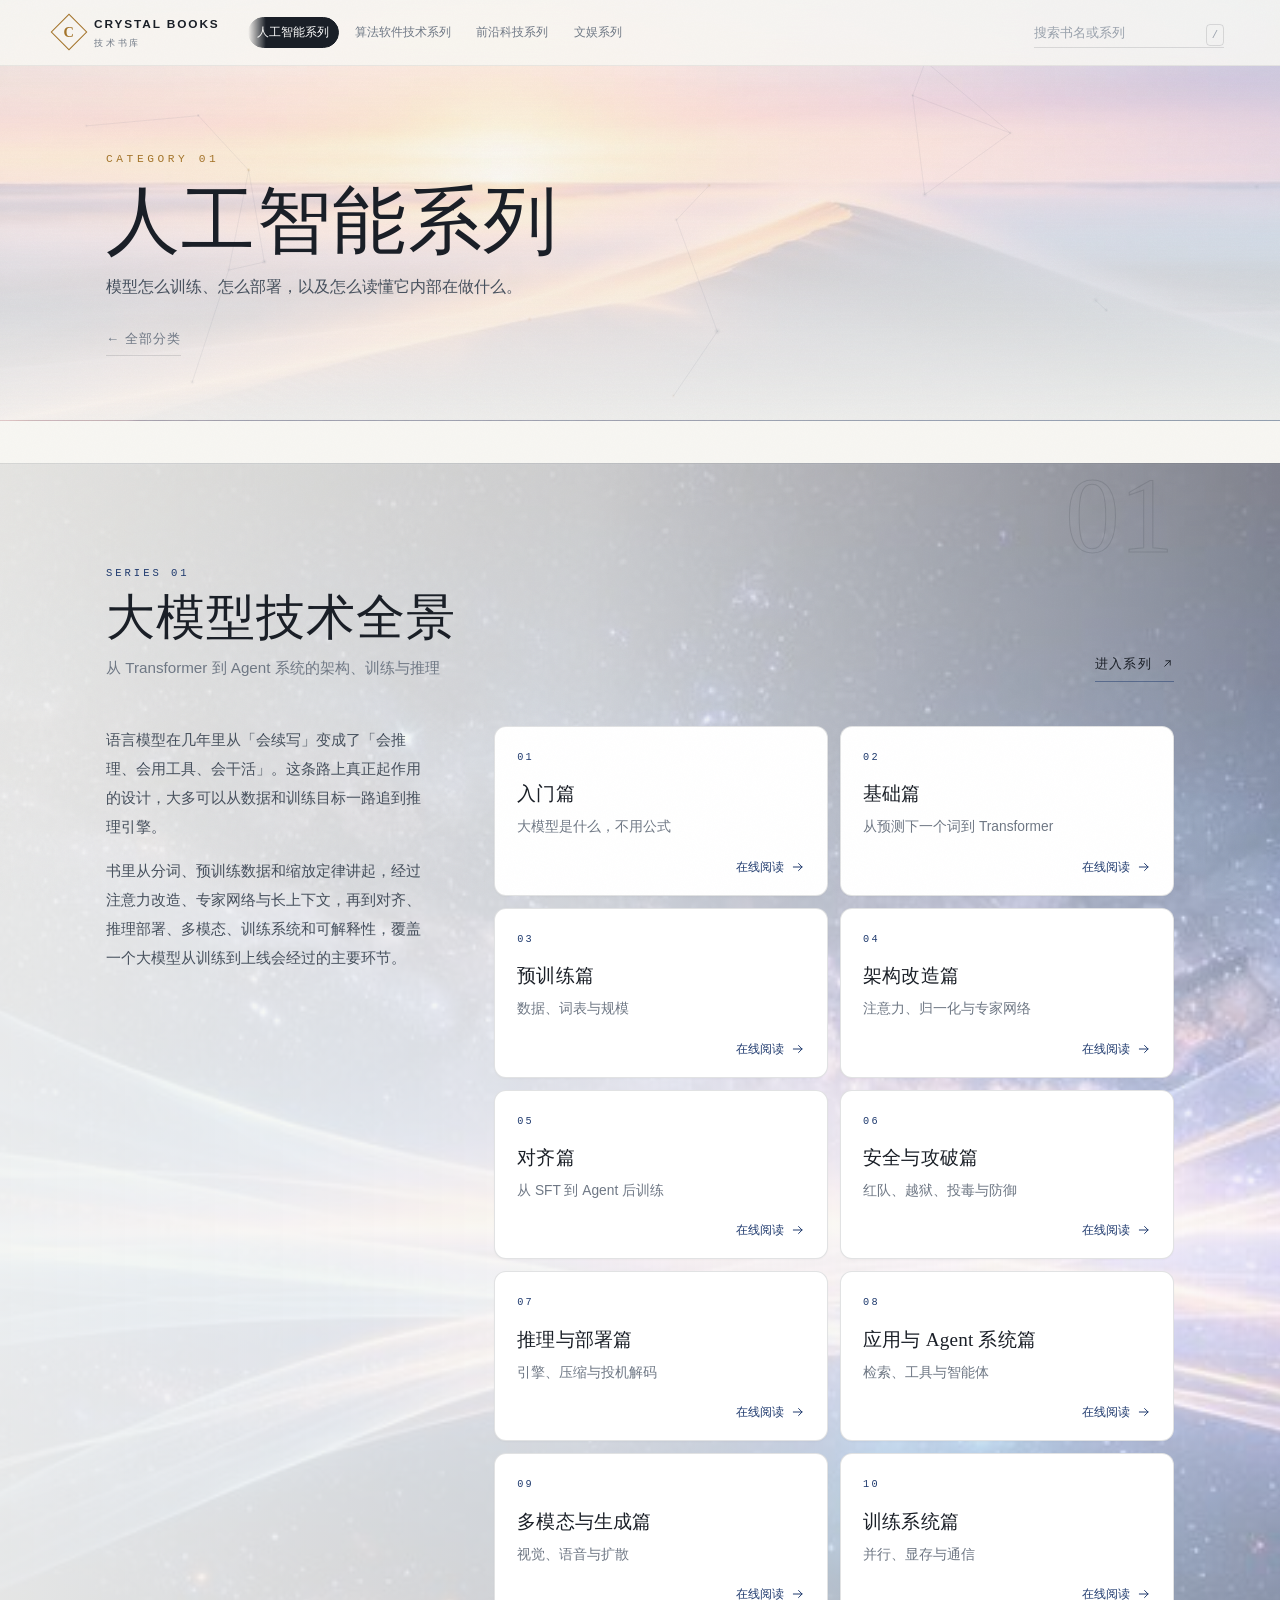
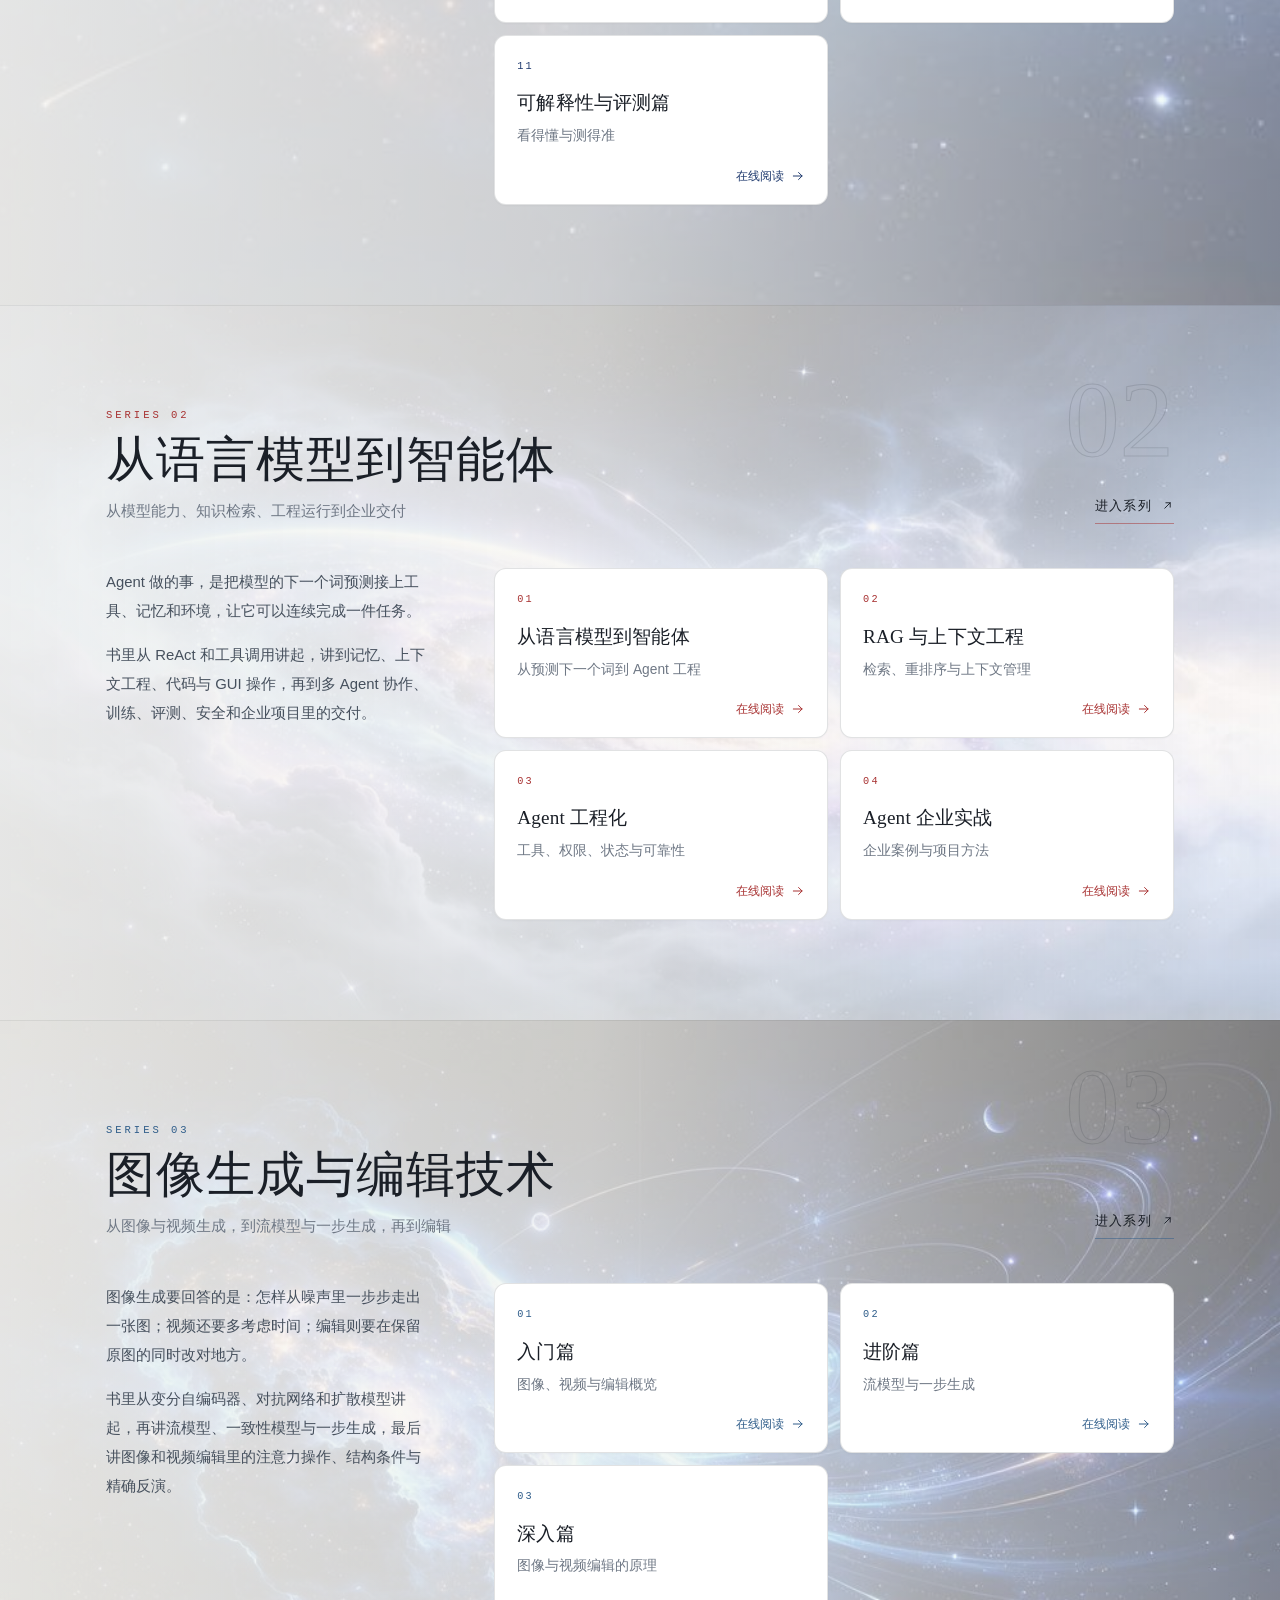
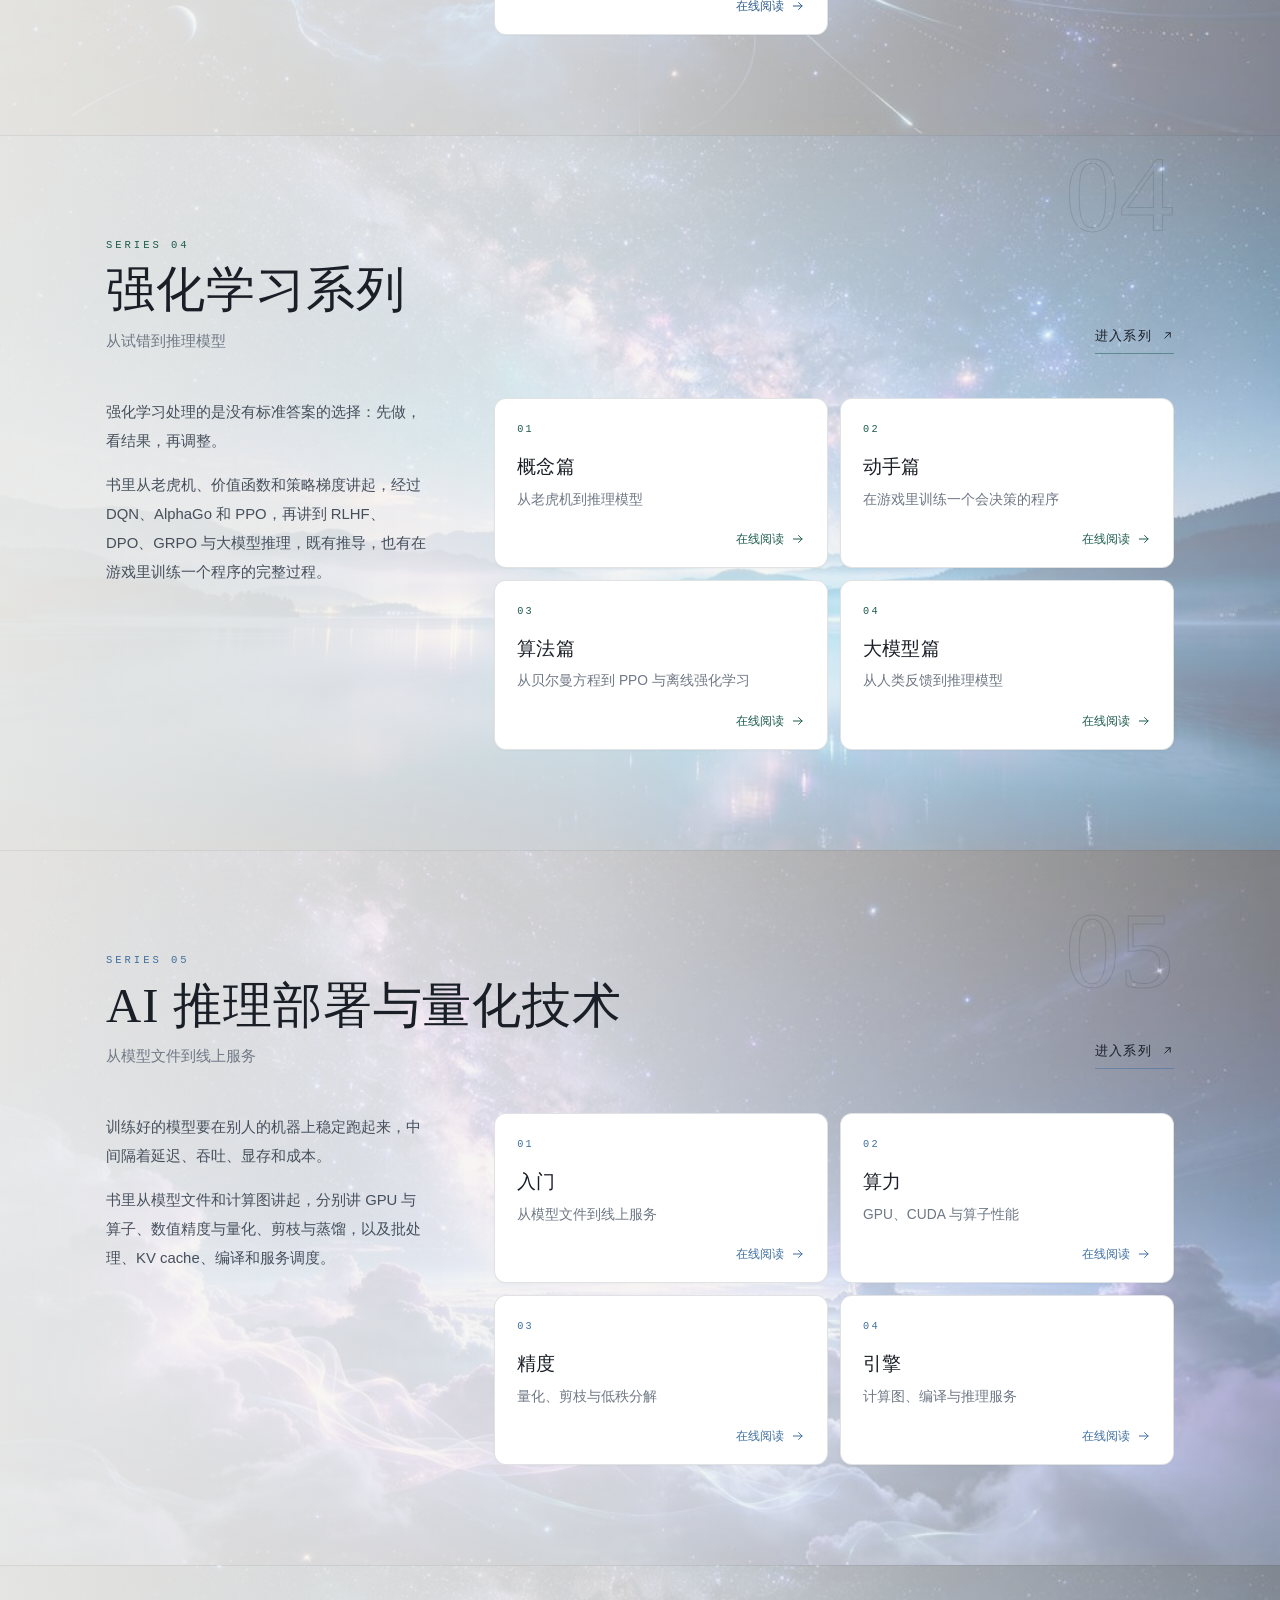
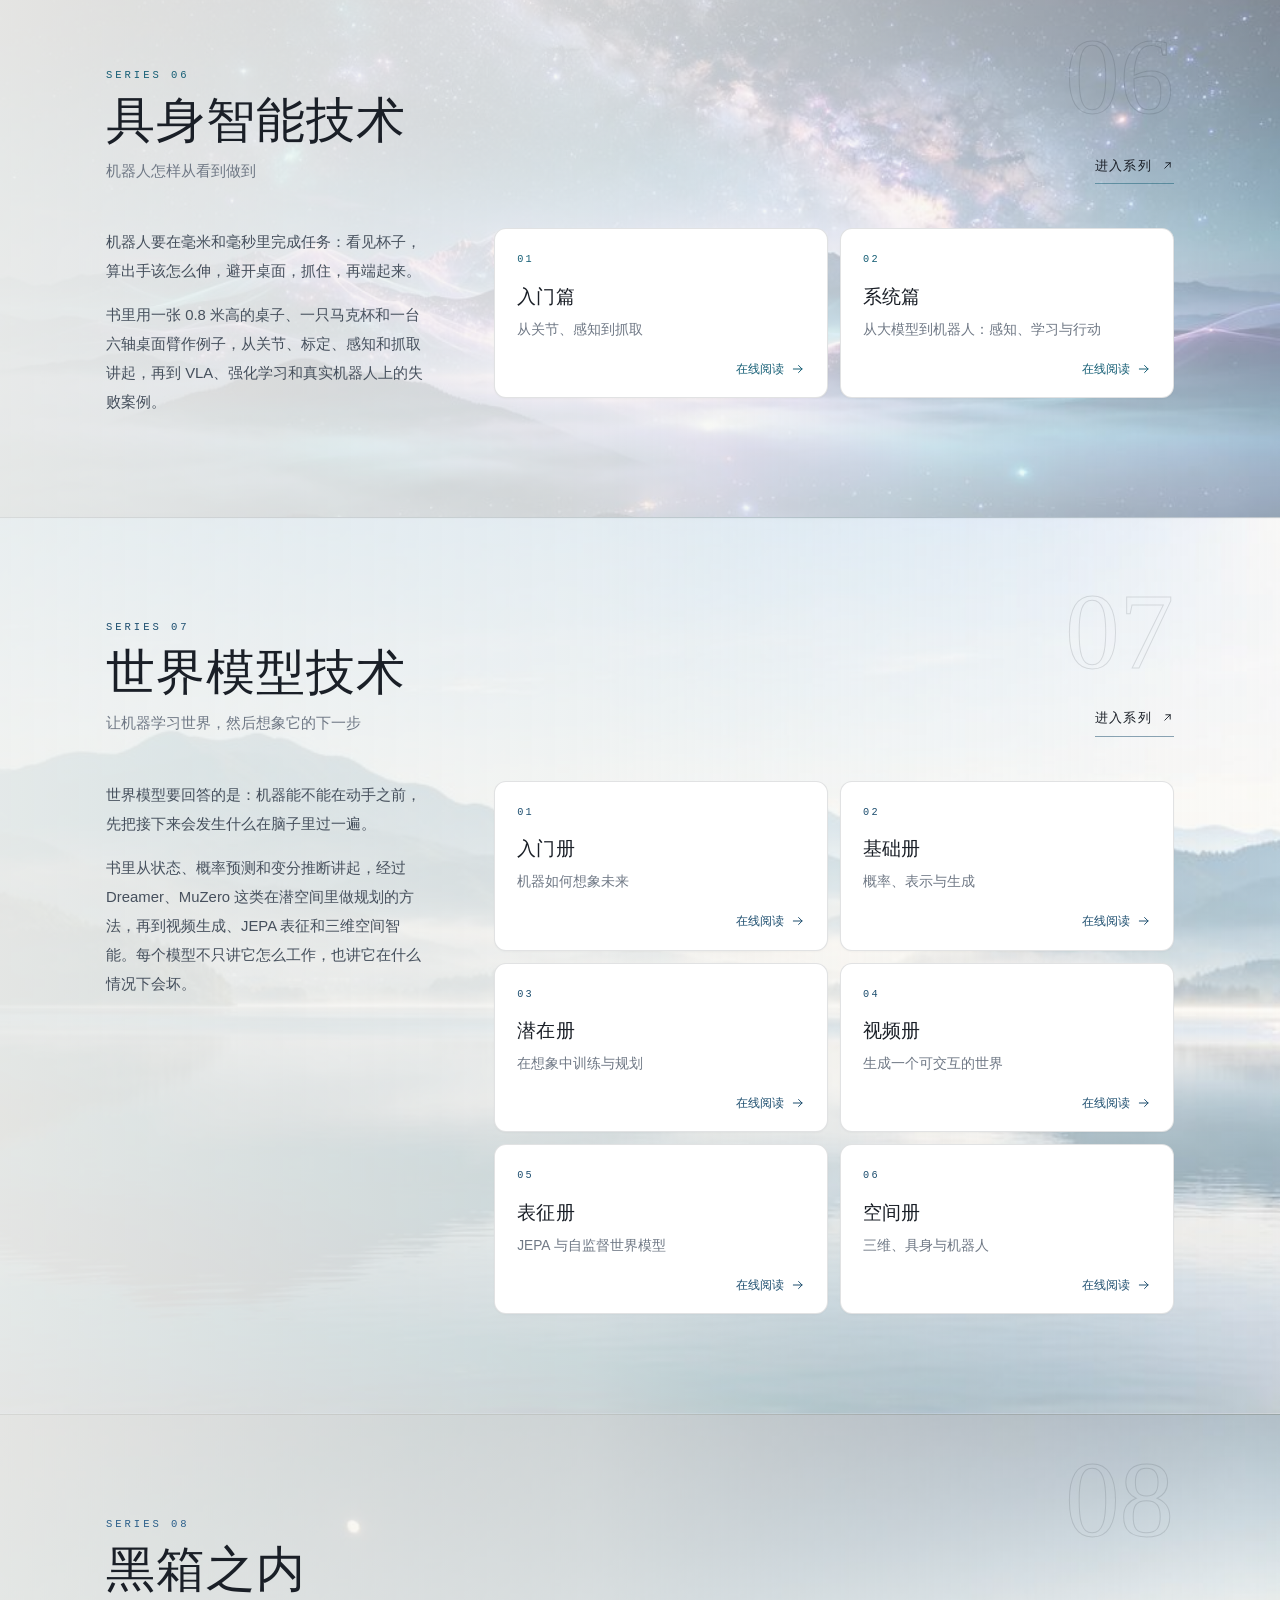
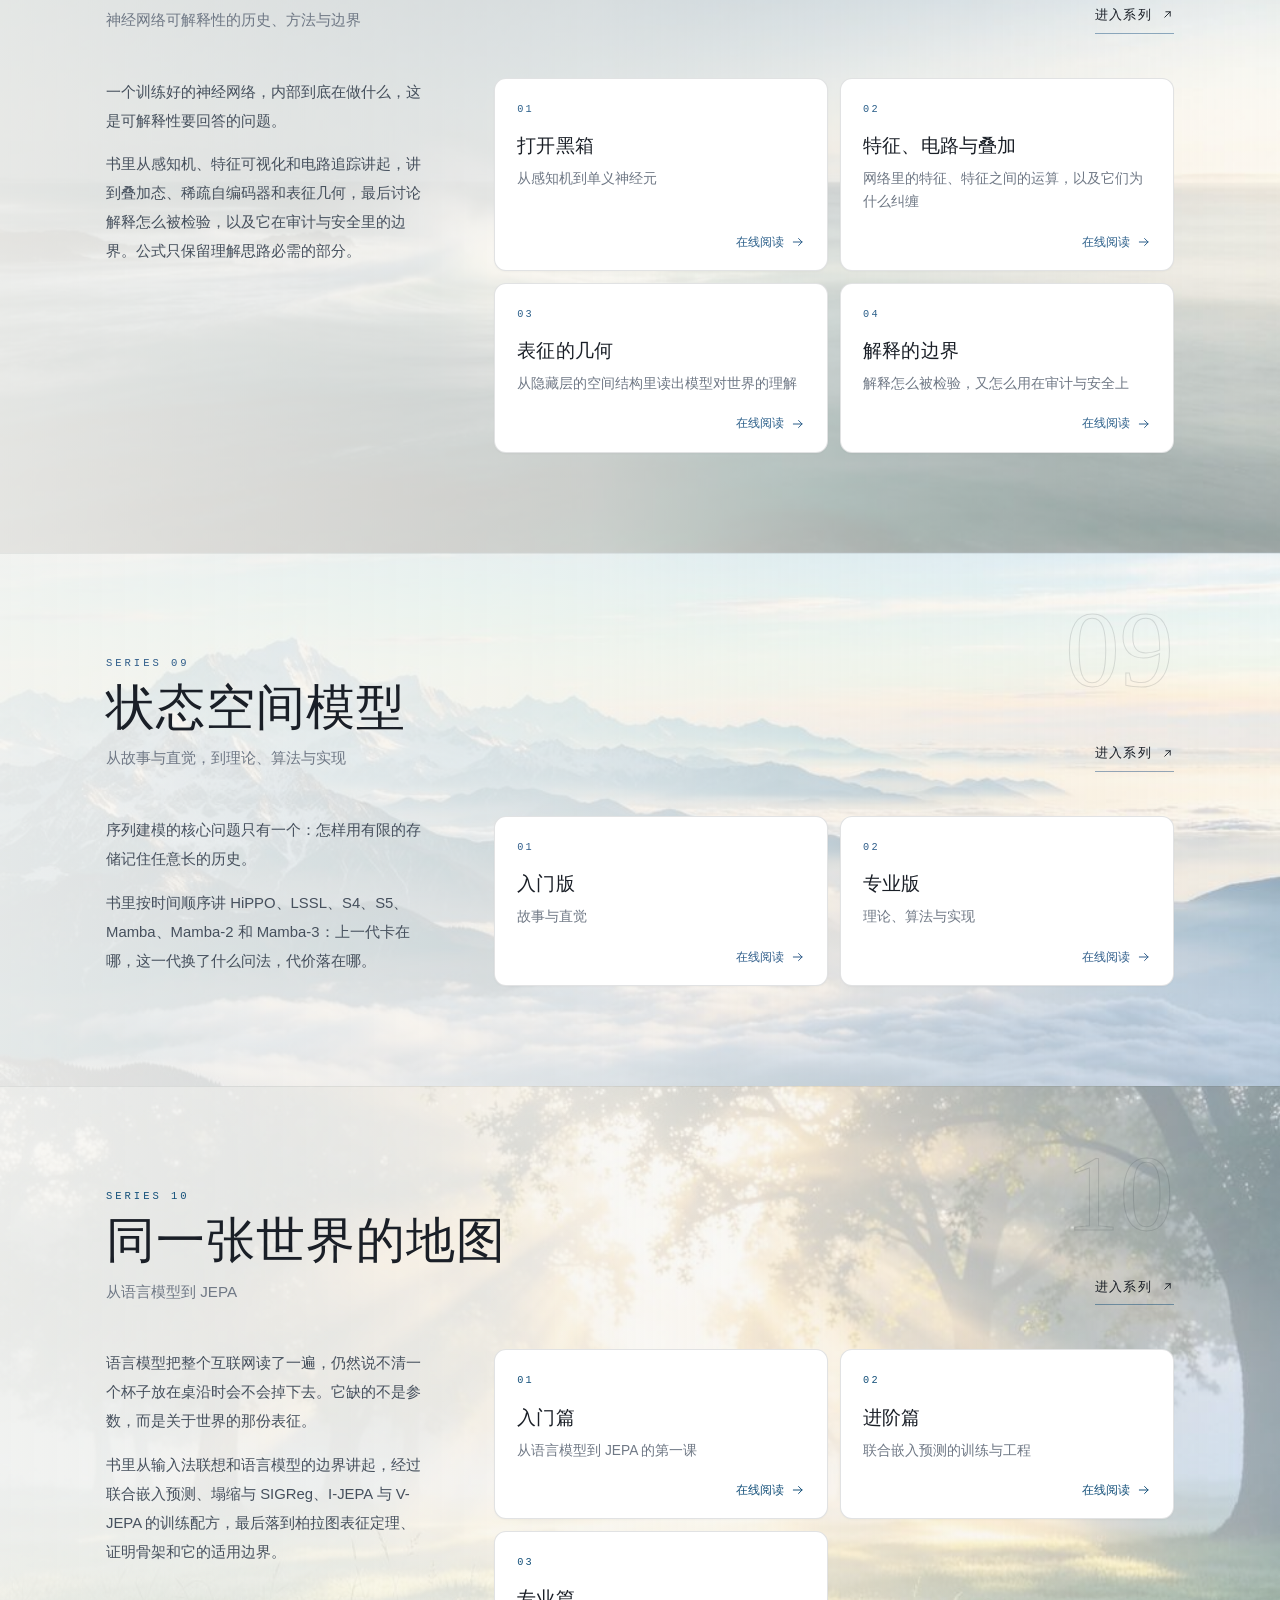
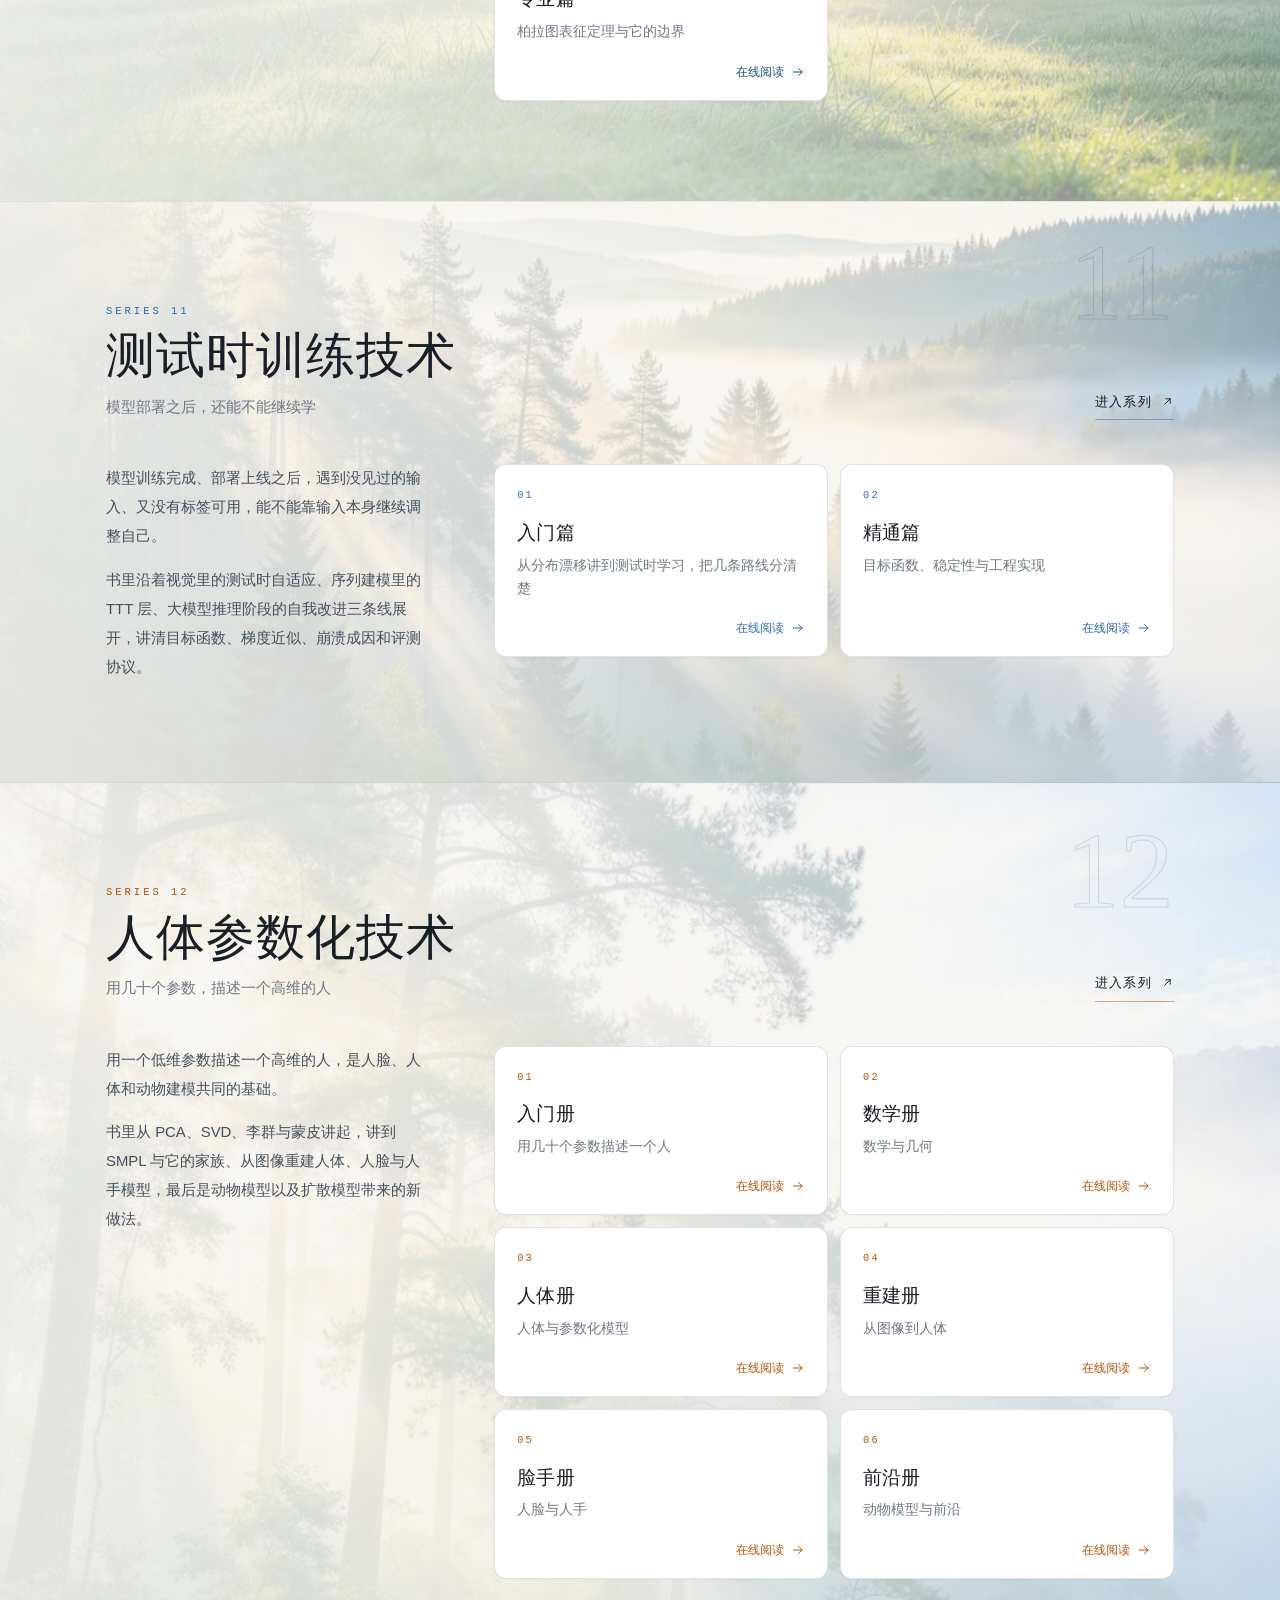
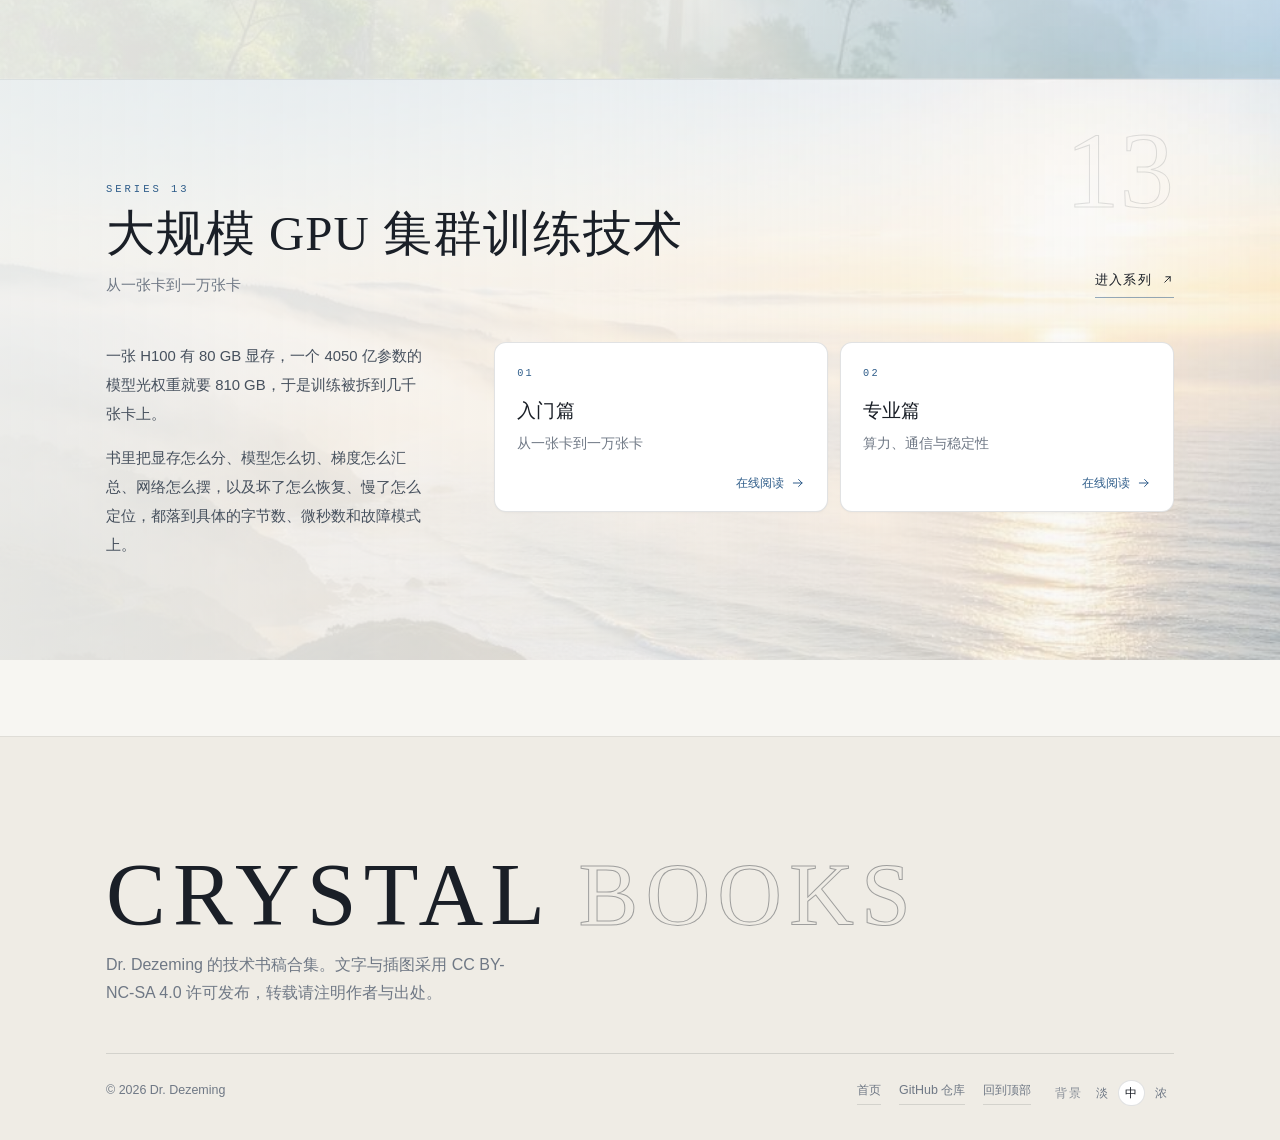
==== commit 495a9f32: "背景图浓度可调：默认提亮色调，页脚提供淡/中/浓切换并记忆" ====
--- a/ai.html
+++ b/ai.html
@@ -45,6 +45,12 @@
         <a href="index.html">首页</a>
         <a href="https://github.com/ai-crystal/Crystal-Books" target="_blank" rel="noopener">GitHub 仓库</a>
         <a href="#top">回到顶部</a>
+        <span class="veil-switch" role="group" aria-label="背景浓度">
+          <em>背景</em>
+          <button type="button" data-veil="light">淡</button>
+          <button type="button" data-veil="mid" class="on">中</button>
+          <button type="button" data-veil="strong">浓</button>
+        </span>
       </div>
     </div>
   </div>
--- a/assets/site.css
+++ b/assets/site.css
@@ -15,9 +15,30 @@
   --serif: "Noto Serif SC", "Source Han Serif SC", "Songti SC", "SimSun", Georgia, serif;
   --sans: -apple-system, BlinkMacSystemFont, "Segoe UI", "Microsoft YaHei", "PingFang SC", "Helvetica Neue", sans-serif;
   --mono: "JetBrains Mono", "SFMono-Regular", Consolas, monospace;
+  /* 背景图浓度（可在页面底部切换：淡 / 中 / 浓） */
+  --v-a: .92;
+  --v-b: .82;
+  --v-c: .50;
+  --h-a: .52;
+  --h-b: .76;
+  --h-c: .94;
+  --m-a: .90;
+  --m-b: .78;
+  --m-c: .86;
   --max: 1180px;
   --pad: clamp(20px, 5vw, 56px);
   --ease: cubic-bezier(.22, .61, .36, 1);
+}
+
+html[data-veil="light"] {
+  --v-a: .975; --v-b: .94; --v-c: .78;
+  --h-a: .72; --h-b: .88; --h-c: .97;
+  --m-a: .95; --m-b: .90; --m-c: .95;
+}
+html[data-veil="strong"] {
+  --v-a: .86; --v-b: .72; --v-c: .38;
+  --h-a: .36; --h-b: .62; --h-c: .90;
+  --m-a: .86; --m-b: .66; --m-c: .80;
 }
 
 * { box-sizing: border-box; }
@@ -645,7 +666,30 @@
 }
 .footer-grid a { border-bottom: 1px solid var(--line); padding-bottom: 2px; }
 .footer-grid a:hover { color: var(--gold); border-color: var(--gold); }
-.footer-links { display: flex; flex-wrap: wrap; gap: 18px; }
+.footer-links { display: flex; flex-wrap: wrap; align-items: center; gap: 18px; }
+
+.veil-switch {
+  display: inline-flex;
+  align-items: center;
+  gap: 3px;
+  margin-left: 6px;
+  font-size: .72rem;
+  color: var(--muted);
+  vertical-align: middle;
+}
+.veil-switch em { font-style: normal; letter-spacing: .1em; margin-right: 4px; opacity: .8; }
+.veil-switch button {
+  font: inherit;
+  color: inherit;
+  background: none;
+  border: 1px solid transparent;
+  border-radius: 999px;
+  padding: .16em .54em;
+  cursor: pointer;
+  transition: color .2s, border-color .2s, background .2s;
+}
+.veil-switch button:hover { color: var(--ink); }
+.veil-switch button.on { color: var(--ink); border-color: var(--line); background: #fff; }
 
 .to-top {
   position: fixed;
@@ -835,7 +879,7 @@
 .cat-hero {
   position: relative;
   padding: clamp(96px, 12vw, 150px) 0 clamp(38px, 5vw, 64px);
-  background-image: linear-gradient(180deg, rgba(247, 246, 242, .74) 0%, rgba(247, 246, 242, .90) 58%, rgba(247, 246, 242, .98) 100%), var(--catbg);
+  background-image: linear-gradient(180deg, rgba(247, 246, 242, var(--h-a)) 0%, rgba(247, 246, 242, var(--h-b)) 58%, rgba(247, 246, 242, var(--h-c)) 100%), var(--catbg);
   background-size: cover;
   background-position: center;
   border-bottom: 1px solid var(--line-soft);
@@ -879,7 +923,7 @@
 
 .series {
   background-color: var(--bg);
-  background-image: linear-gradient(90deg, rgba(247, 246, 242, .975) 0%, rgba(247, 246, 242, .94) 46%, rgba(247, 246, 242, .80) 100%), var(--series-bg, none);
+  background-image: linear-gradient(90deg, rgba(247, 246, 242, var(--v-a)) 0%, rgba(247, 246, 242, var(--v-b)) 46%, rgba(247, 246, 242, var(--v-c)) 100%), var(--series-bg, none);
   background-size: cover;
   background-position: center;
 }
@@ -901,7 +945,9 @@
   .cat-hero { padding-top: 88px; }
   .cat-hero h1 { font-size: clamp(2.2rem, 10vw, 3.4rem); }
   .cat-hero .cat-desc { font-size: .94rem; }
-  .series { background-image: linear-gradient(180deg, rgba(247, 246, 242, .93) 0%, rgba(247, 246, 242, .965) 100%), var(--series-bg, none); }
+  .series {
+    background-image: linear-gradient(180deg, rgba(247, 246, 242, var(--m-a)) 0%, rgba(247, 246, 242, var(--m-b)) 60%, rgba(247, 246, 242, var(--m-c)) 100%), var(--series-bg, none);
+  }
 }
 
 /* ============================================================
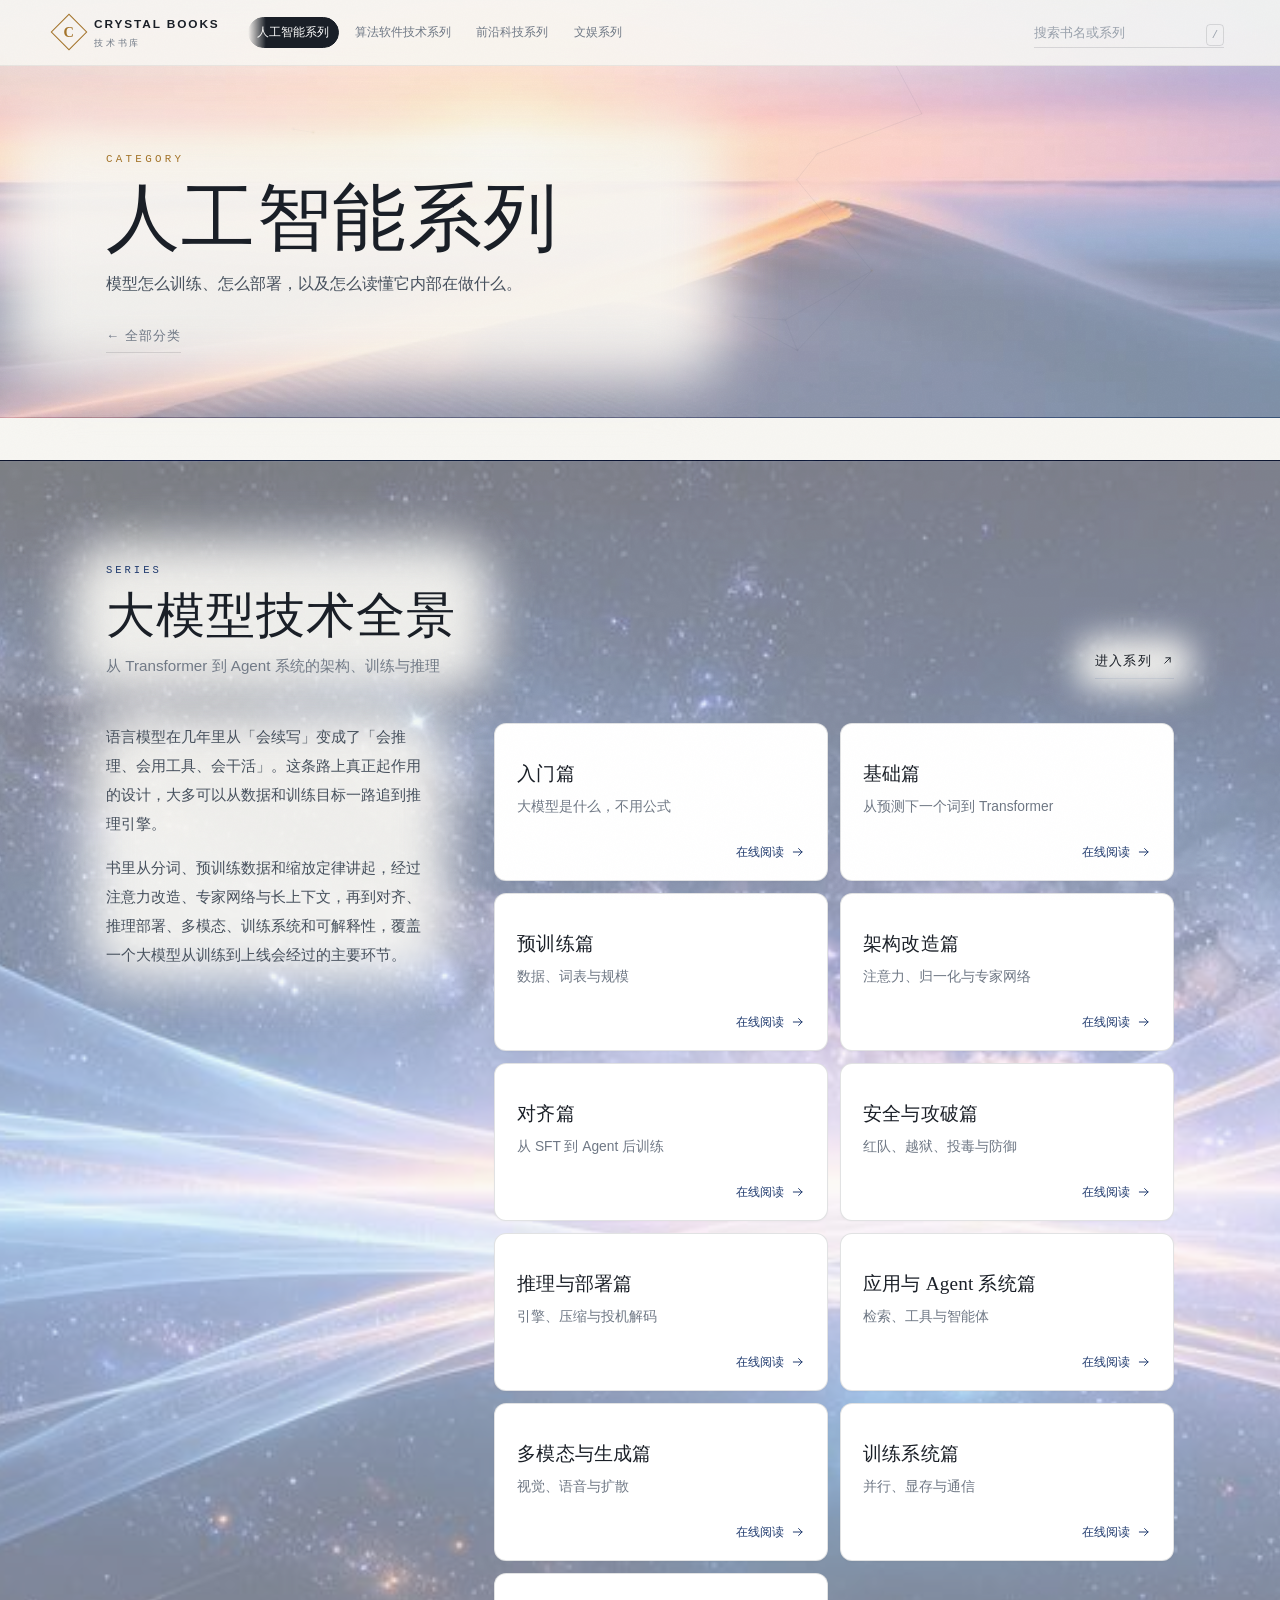
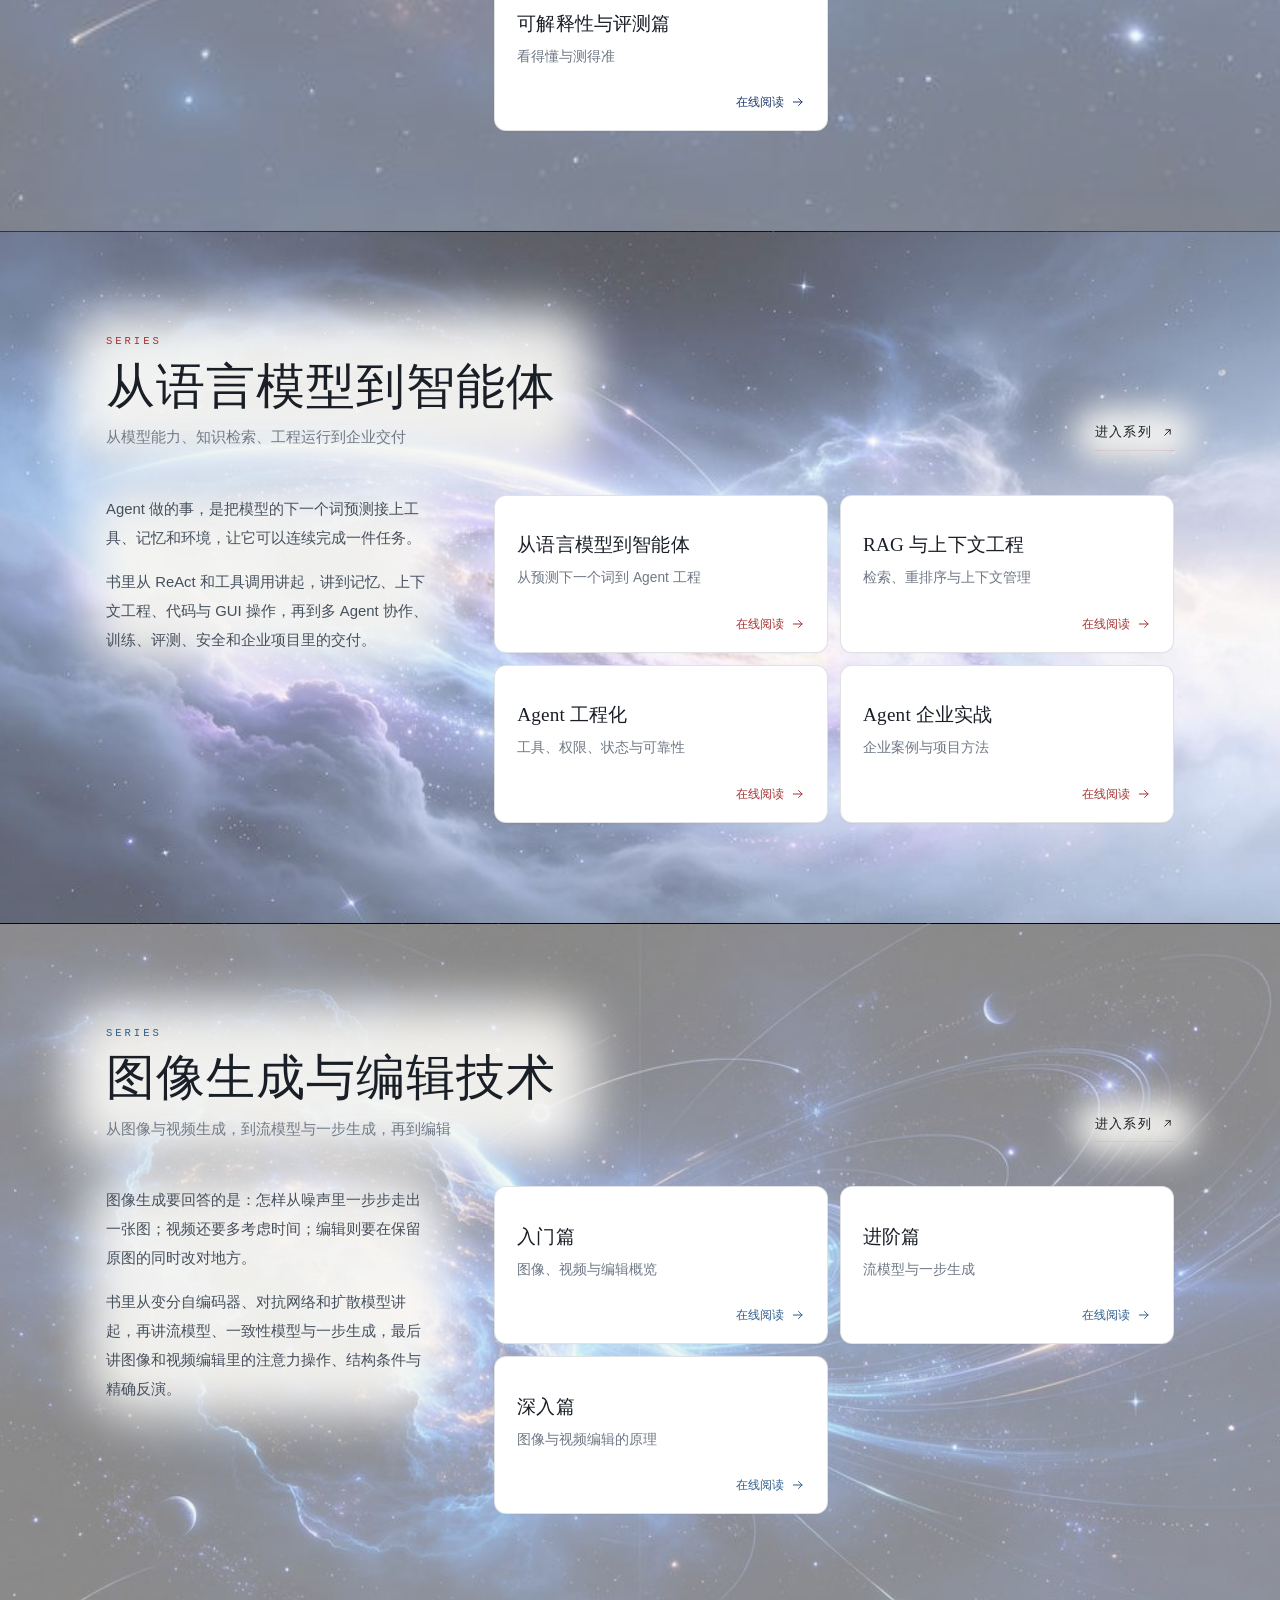
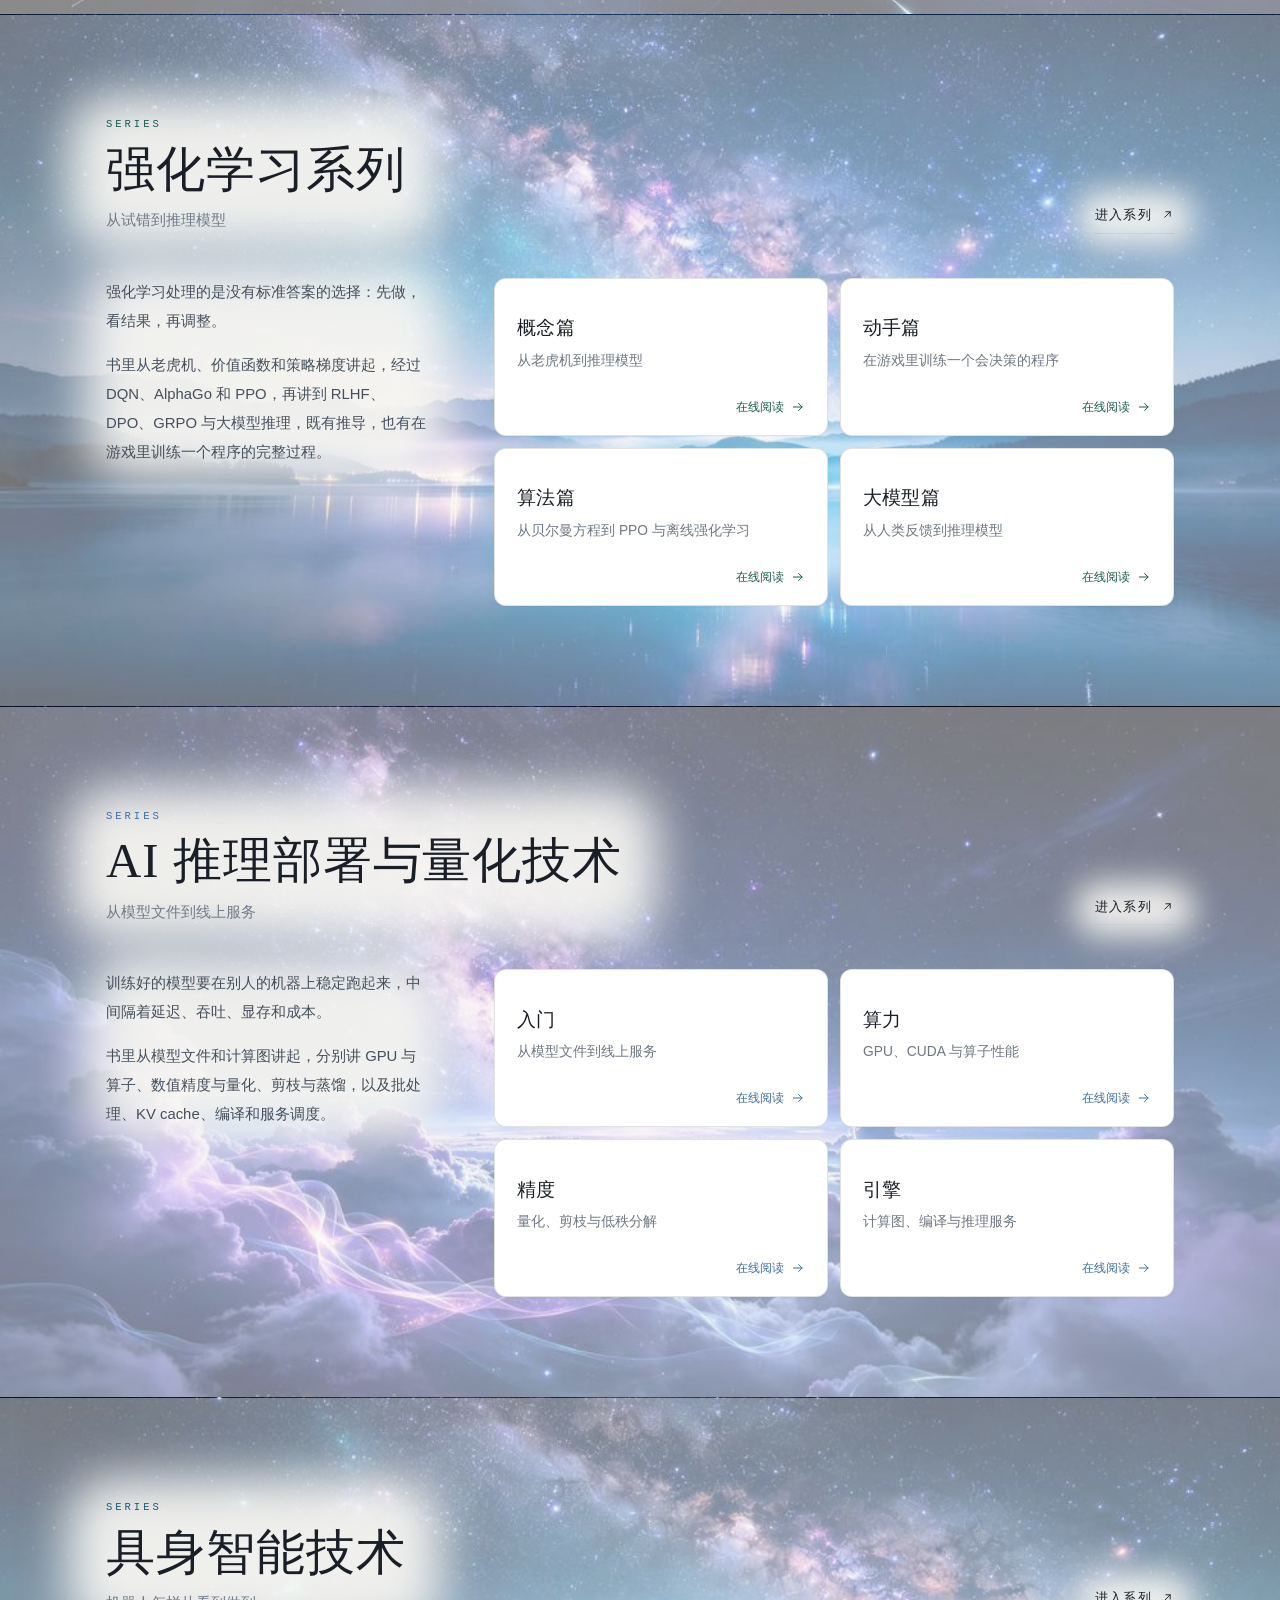
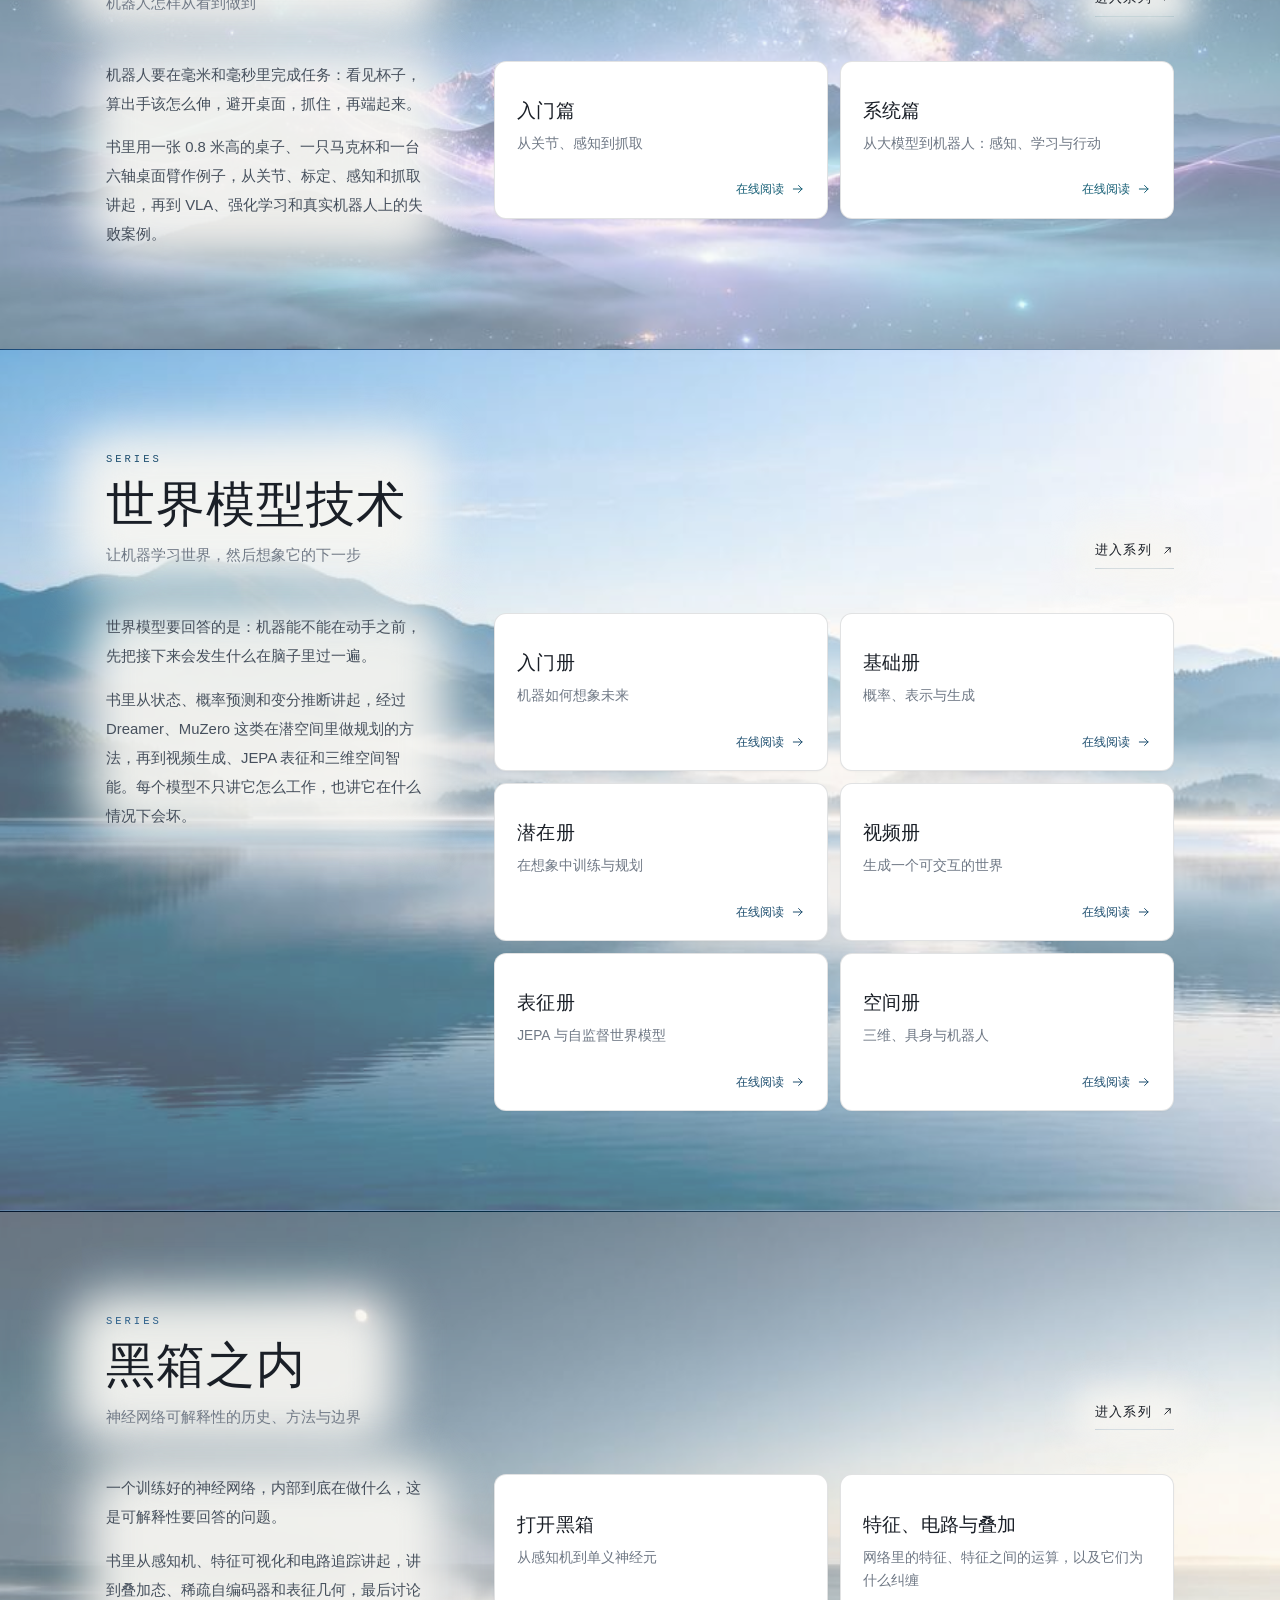
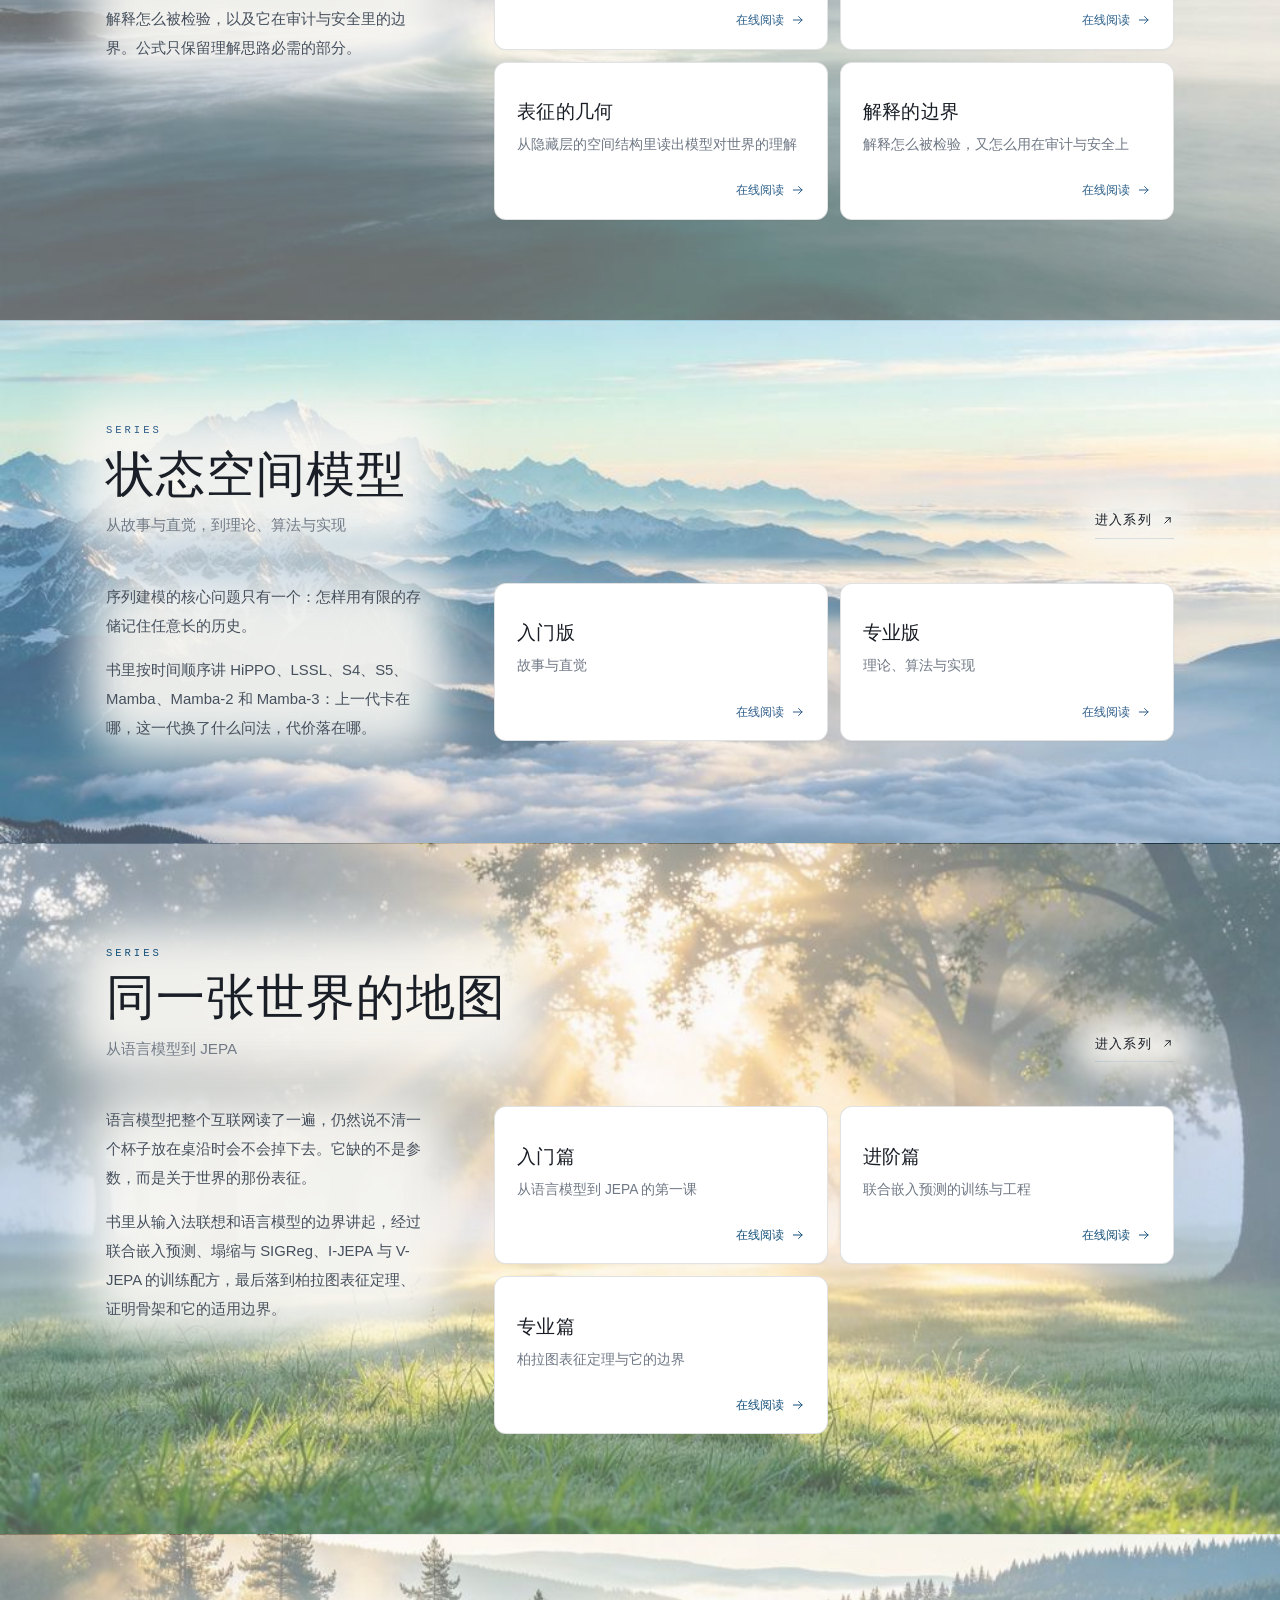
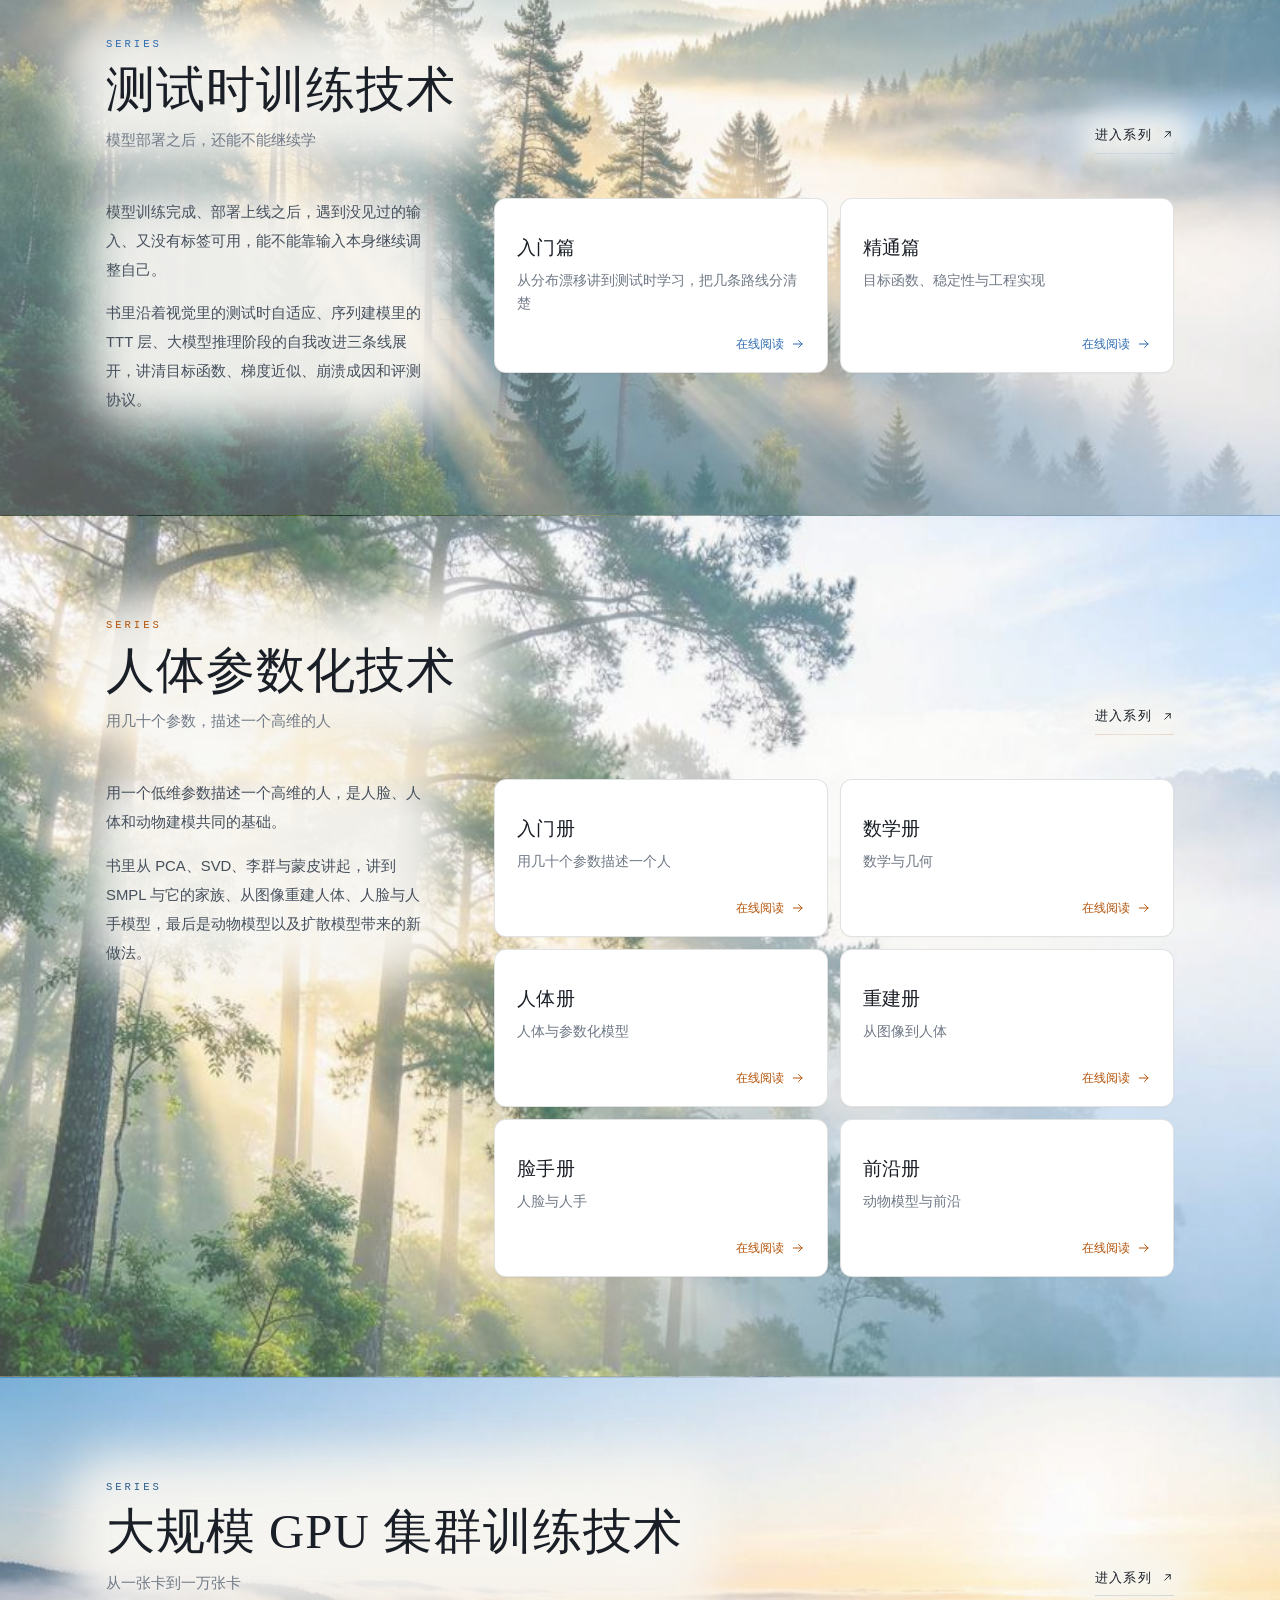
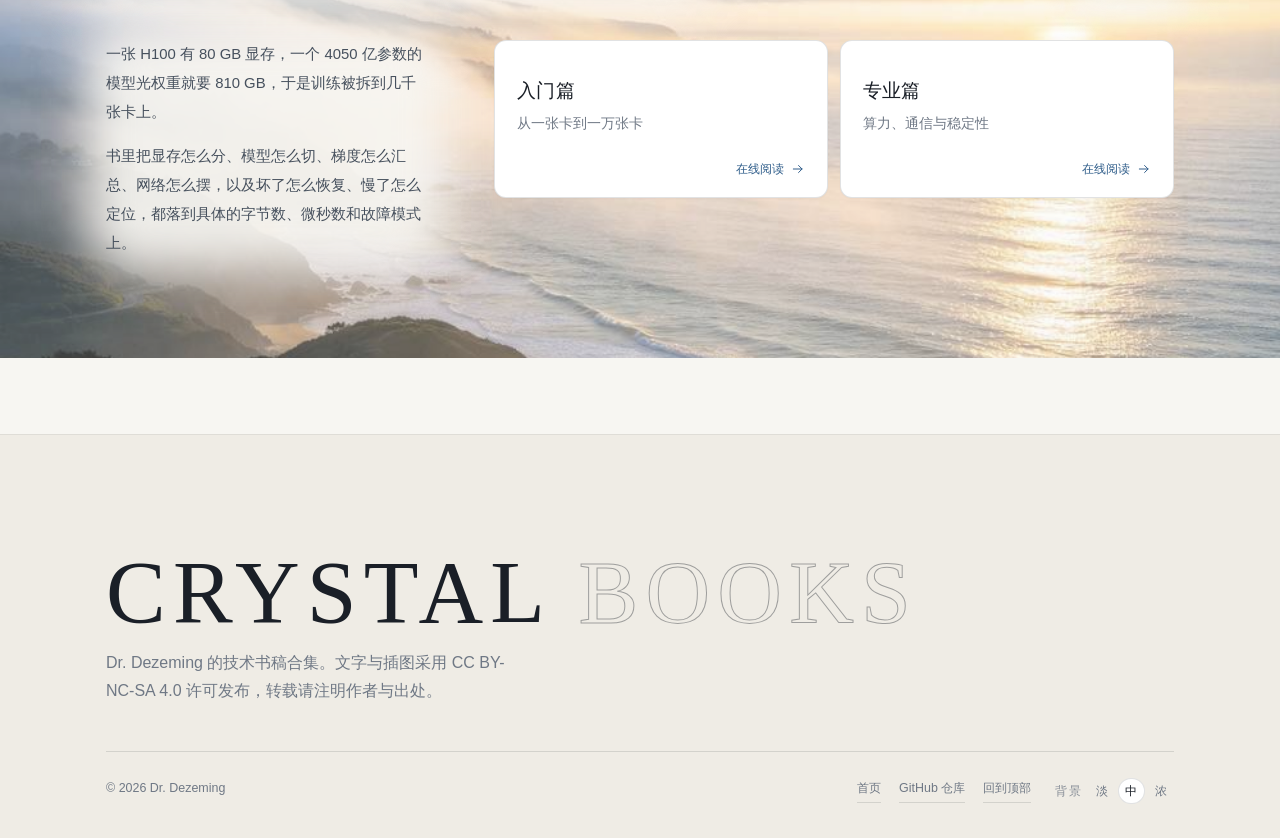
==== commit afa89a39: "背景改为原图直出，文字区改为柔边半透明垫层；移除系列与书册序号" ====
--- a/ai.html
+++ b/ai.html
@@ -62,8 +62,8 @@
 
 <script>
 window.PAGE = { mode: "category", cat: "ai" };
-window.CATEGORIES = [{"id":"ai","name":"人工智能系列","desc":"模型怎么训练、怎么部署，以及怎么读懂它内部在做什么。","color":"#2b5f8a","bg":"assets/bg/23.jpg"},{"id":"software","name":"算法软件技术系列","desc":"渲染、系统、安全，都是要落到代码上的问题。","color":"#8a5a2b","bg":"assets/bg/24.jpg"},{"id":"frontier","name":"前沿科技系列","desc":"量子计算、全脑仿真，以及还在成形的研究方向。","color":"#1f6b63","bg":"assets/bg/25.jpg"},{"id":"culture","name":"文娱系列","desc":"摄影与影像，偏动手，也偏审美。","color":"#8a4a5a","bg":"assets/bg/26.jpg"}];
-window.BOOK_DATA = [{"name":"大模型技术全景","chip":"大模型","subtitle":"从 Transformer 到 Agent 系统的架构、训练与推理","intro":["语言模型在几年里从「会续写」变成了「会推理、会用工具、会干活」。这条路上真正起作用的设计，大多可以从数据和训练目标一路追到推理引擎。","书里从分词、预训练数据和缩放定律讲起，经过注意力改造、专家网络与长上下文，再到对齐、推理部署、多模态、训练系统和可解释性，覆盖一个大模型从训练到上线会经过的主要环节。"],"theme":"#1f3a6e","site":"https://ai-crystal.github.io/LLM/","repo":"https://github.com/ai-crystal/LLM","available":true,"pages":1420,"books":[{"title":"入门篇","one":"大模型是什么，不用公式","pages":172,"chapters":22,"url":"https://ai-crystal.github.io/LLM/#/books/v1-intro/README","available":true},{"title":"基础篇","one":"从预测下一个词到 Transformer","pages":157,"chapters":11,"url":"https://ai-crystal.github.io/LLM/#/books/v2-basics/README","available":true},{"title":"预训练篇","one":"数据、词表与规模","pages":147,"chapters":12,"url":"https://ai-crystal.github.io/LLM/#/books/v3-pretrain/README","available":true},{"title":"架构改造篇","one":"注意力、归一化与专家网络","pages":113,"chapters":10,"url":"https://ai-crystal.github.io/LLM/#/books/v4-architecture/README","available":true},{"title":"对齐篇","one":"从 SFT 到 Agent 后训练","pages":139,"chapters":12,"url":"https://ai-crystal.github.io/LLM/#/books/v5-alignment/README","available":true},{"title":"安全与攻破篇","one":"红队、越狱、投毒与防御","pages":119,"chapters":11,"url":"https://ai-crystal.github.io/LLM/#/books/v6-safety/README","available":true},{"title":"推理与部署篇","one":"引擎、压缩与投机解码","pages":125,"chapters":10,"url":"https://ai-crystal.github.io/LLM/#/books/v7-inference/README","available":true},{"title":"应用与 Agent 系统篇","one":"检索、工具与智能体","pages":124,"chapters":10,"url":"https://ai-crystal.github.io/LLM/#/books/v8-apps/README","available":true},{"title":"多模态与生成篇","one":"视觉、语音与扩散","pages":108,"chapters":9,"url":"https://ai-crystal.github.io/LLM/#/books/v9-multimodal/README","available":true},{"title":"训练系统篇","one":"并行、显存与通信","pages":110,"chapters":8,"url":"https://ai-crystal.github.io/LLM/#/books/v10-systems/README","available":true},{"title":"可解释性与评测篇","one":"看得懂与测得准","pages":106,"chapters":8,"url":"https://ai-crystal.github.io/LLM/#/books/v11-interpret/README","available":true}],"cat":"ai","cat_name":"人工智能系列","bg":"assets/bg/01.jpg"},{"name":"从语言模型到智能体","chip":"智能体","subtitle":"从模型能力、知识检索、工程运行到企业交付","intro":["Agent 做的事，是把模型的下一个词预测接上工具、记忆和环境，让它可以连续完成一件任务。","书里从 ReAct 和工具调用讲起，讲到记忆、上下文工程、代码与 GUI 操作，再到多 Agent 协作、训练、评测、安全和企业项目里的交付。"],"theme":"#a83232","site":"https://ai-crystal.github.io/AI-Agent-Learning/","repo":"https://github.com/ai-crystal/AI-Agent-Learning","available":true,"pages":333,"books":[{"title":"从语言模型到智能体","one":"从预测下一个词到 Agent 工程","pages":187,"chapters":17,"url":"https://ai-crystal.github.io/AI-Agent-Learning/#/books/ai-agent-foundations/README","available":true},{"title":"RAG 与上下文工程","one":"检索、重排序与上下文管理","pages":58,"chapters":10,"url":"https://ai-crystal.github.io/AI-Agent-Learning/#/books/rag-context-rerank/README","available":true},{"title":"Agent 工程化","one":"工具、权限、状态与可靠性","pages":49,"chapters":10,"url":"https://ai-crystal.github.io/AI-Agent-Learning/#/books/agent-engineering/README","available":true},{"title":"Agent 企业实战","one":"企业案例与项目方法","pages":39,"chapters":9,"url":"https://ai-crystal.github.io/AI-Agent-Learning/#/books/agent-enterprise-cases/README","available":true}],"cat":"ai","cat_name":"人工智能系列","bg":"assets/bg/02.jpg"},{"name":"图像生成与编辑技术","chip":"图像生成","subtitle":"从图像与视频生成，到流模型与一步生成，再到编辑","intro":["图像生成要回答的是：怎样从噪声里一步步走出一张图；视频还要多考虑时间；编辑则要在保留原图的同时改对地方。","书里从变分自编码器、对抗网络和扩散模型讲起，再讲流模型、一致性模型与一步生成，最后讲图像和视频编辑里的注意力操作、结构条件与精确反演。"],"theme":"#2f5d8a","site":"https://ai-crystal.github.io/Image-Video-Generation-Editing/","repo":"https://github.com/ai-crystal/Image-Video-Generation-Editing","available":true,"pages":220,"books":[{"title":"入门篇","one":"图像、视频与编辑概览","pages":115,"chapters":25,"url":"https://ai-crystal.github.io/Image-Video-Generation-Editing/#/books/beginner/README","available":true},{"title":"进阶篇","one":"流模型与一步生成","pages":53,"chapters":12,"url":"https://ai-crystal.github.io/Image-Video-Generation-Editing/#/books/advanced/README","available":true},{"title":"深入篇","one":"图像与视频编辑的原理","pages":52,"chapters":12,"url":"https://ai-crystal.github.io/Image-Video-Generation-Editing/#/books/editing/README","available":true}],"cat":"ai","cat_name":"人工智能系列","bg":"assets/bg/03.jpg"},{"name":"强化学习系列","chip":"强化学习","subtitle":"从试错到推理模型","intro":["强化学习处理的是没有标准答案的选择：先做，看结果，再调整。","书里从老虎机、价值函数和策略梯度讲起，经过 DQN、AlphaGo 和 PPO，再讲到 RLHF、DPO、GRPO 与大模型推理，既有推导，也有在游戏里训练一个程序的完整过程。"],"theme":"#1e5c4f","site":"https://ai-crystal.github.io/Reinforcement-Learning/","repo":"https://github.com/ai-crystal/Reinforcement-Learning","available":true,"pages":580,"books":[{"title":"概念篇","one":"从老虎机到推理模型","pages":254,"chapters":21,"url":"https://ai-crystal.github.io/Reinforcement-Learning/#/books/concepts/README","available":true},{"title":"动手篇","one":"在游戏里训练一个会决策的程序","pages":105,"chapters":19,"url":"https://ai-crystal.github.io/Reinforcement-Learning/#/books/hands-on/README","available":true},{"title":"算法篇","one":"从贝尔曼方程到 PPO 与离线强化学习","pages":108,"chapters":20,"url":"https://ai-crystal.github.io/Reinforcement-Learning/#/books/algorithms/README","available":true},{"title":"大模型篇","one":"从人类反馈到推理模型","pages":113,"chapters":19,"url":"https://ai-crystal.github.io/Reinforcement-Learning/#/books/llm-rl/README","available":true}],"cat":"ai","cat_name":"人工智能系列","bg":"assets/bg/04.jpg"},{"name":"AI 推理部署与量化技术","chip":"推理部署","subtitle":"从模型文件到线上服务","intro":["训练好的模型要在别人的机器上稳定跑起来，中间隔着延迟、吞吐、显存和成本。","书里从模型文件和计算图讲起，分别讲 GPU 与算子、数值精度与量化、剪枝与蒸馏，以及批处理、KV cache、编译和服务调度。"],"theme":"#3f6f9f","site":"https://ai-crystal.github.io/AI-Quantification-Deployment/","repo":"https://github.com/ai-crystal/AI-Quantification-Deployment","available":true,"pages":355,"books":[{"title":"入门","one":"从模型文件到线上服务","pages":116,"chapters":28,"url":"https://ai-crystal.github.io/AI-Quantification-Deployment/#/books/intro/README","available":true},{"title":"算力","one":"GPU、CUDA 与算子性能","pages":83,"chapters":14,"url":"https://ai-crystal.github.io/AI-Quantification-Deployment/#/books/compute/README","available":true},{"title":"精度","one":"量化、剪枝与低秩分解","pages":82,"chapters":15,"url":"https://ai-crystal.github.io/AI-Quantification-Deployment/#/books/precision/README","available":true},{"title":"引擎","one":"计算图、编译与推理服务","pages":74,"chapters":14,"url":"https://ai-crystal.github.io/AI-Quantification-Deployment/#/books/engine/README","available":true}],"cat":"ai","cat_name":"人工智能系列","bg":"assets/bg/05.jpg"},{"name":"具身智能技术","chip":"具身智能","subtitle":"机器人怎样从看到做到","intro":["机器人要在毫米和毫秒里完成任务：看见杯子，算出手该怎么伸，避开桌面，抓住，再端起来。","书里用一张 0.8 米高的桌子、一只马克杯和一台六轴桌面臂作例子，从关节、标定、感知和抓取讲起，再到 VLA、强化学习和真实机器人上的失败案例。"],"theme":"#155e75","site":"https://ai-crystal.github.io/Embodied-AI/","repo":"https://github.com/ai-crystal/Embodied-AI","available":true,"pages":361,"books":[{"title":"入门篇","one":"从关节、感知到抓取","pages":156,"chapters":18,"url":"https://ai-crystal.github.io/Embodied-AI/#/books/intro/README","available":true},{"title":"系统篇","one":"从大模型到机器人：感知、学习与行动","pages":205,"chapters":21,"url":"https://ai-crystal.github.io/Embodied-AI/#/books/system/README","available":true}],"cat":"ai","cat_name":"人工智能系列","bg":"assets/bg/06.jpg"},{"name":"世界模型技术","chip":"世界模型","subtitle":"让机器学习世界，然后想象它的下一步","intro":["世界模型要回答的是：机器能不能在动手之前，先把接下来会发生什么在脑子里过一遍。","书里从状态、概率预测和变分推断讲起，经过 Dreamer、MuZero 这类在潜空间里做规划的方法，再到视频生成、JEPA 表征和三维空间智能。每个模型不只讲它怎么工作，也讲它在什么情况下会坏。"],"theme":"#1d4e6f","site":"https://ai-crystal.github.io/World-Model/","repo":"https://github.com/ai-crystal/World-Model","available":true,"pages":478,"books":[{"title":"入门册","one":"机器如何想象未来","pages":73,"chapters":10,"url":"https://ai-crystal.github.io/World-Model/#/books/intro/README","available":true},{"title":"基础册","one":"概率、表示与生成","pages":88,"chapters":10,"url":"https://ai-crystal.github.io/World-Model/#/books/foundations/README","available":true},{"title":"潜在册","one":"在想象中训练与规划","pages":83,"chapters":10,"url":"https://ai-crystal.github.io/World-Model/#/books/latent/README","available":true},{"title":"视频册","one":"生成一个可交互的世界","pages":80,"chapters":10,"url":"https://ai-crystal.github.io/World-Model/#/books/video/README","available":true},{"title":"表征册","one":"JEPA 与自监督世界模型","pages":72,"chapters":9,"url":"https://ai-crystal.github.io/World-Model/#/books/jepa/README","available":true},{"title":"空间册","one":"三维、具身与机器人","pages":82,"chapters":10,"url":"https://ai-crystal.github.io/World-Model/#/books/spatial/README","available":true}],"cat":"ai","cat_name":"人工智能系列","bg":"assets/bg/07.jpg"},{"name":"黑箱之内","chip":"黑箱之内","subtitle":"神经网络可解释性的历史、方法与边界","intro":["一个训练好的神经网络，内部到底在做什么，这是可解释性要回答的问题。","书里从感知机、特征可视化和电路追踪讲起，讲到叠加态、稀疏自编码器和表征几何，最后讨论解释怎么被检验，以及它在审计与安全里的边界。公式只保留理解思路必需的部分。"],"theme":"#2b5f8a","site":"https://ai-crystal.github.io/Interpretable-NN/","repo":"https://github.com/ai-crystal/Interpretable-NN","available":true,"pages":0,"books":[{"title":"打开黑箱","one":"从感知机到单义神经元","pages":0,"chapters":0,"url":"https://ai-crystal.github.io/Interpretable-NN/#/books/01-seeing-the-black-box/README","available":true},{"title":"特征、电路与叠加","one":"网络里的特征、特征之间的运算，以及它们为什么纠缠","pages":0,"chapters":0,"url":"https://ai-crystal.github.io/Interpretable-NN/#/books/02-features-circuits/README","available":true},{"title":"表征的几何","one":"从隐藏层的空间结构里读出模型对世界的理解","pages":0,"chapters":0,"url":"https://ai-crystal.github.io/Interpretable-NN/#/books/03-geometry-of-representation/README","available":true},{"title":"解释的边界","one":"解释怎么被检验，又怎么用在审计与安全上","pages":0,"chapters":0,"url":"https://ai-crystal.github.io/Interpretable-NN/#/books/04-limits-of-explanation/README","available":true}],"cat":"ai","cat_name":"人工智能系列","bg":"assets/bg/08.jpg"},{"name":"状态空间模型","chip":"状态空间","subtitle":"从故事与直觉，到理论、算法与实现","intro":["序列建模的核心问题只有一个：怎样用有限的存储记住任意长的历史。","书里按时间顺序讲 HiPPO、LSSL、S4、S5、Mamba、Mamba-2 和 Mamba-3：上一代卡在哪，这一代换了什么问法，代价落在哪。"],"theme":"#2f5d8a","site":"https://ai-crystal.github.io/Mamba/","repo":"https://github.com/ai-crystal/Mamba","available":true,"pages":404,"books":[{"title":"入门版","one":"故事与直觉","pages":41,"chapters":14,"url":"https://ai-crystal.github.io/Mamba/#/books/intro/README","available":true},{"title":"专业版","one":"理论、算法与实现","pages":363,"chapters":35,"url":"https://ai-crystal.github.io/Mamba/#/books/pro/README","available":true}],"cat":"ai","cat_name":"人工智能系列","bg":"assets/bg/09.jpg"},{"name":"同一张世界的地图","chip":"JEPA","subtitle":"从语言模型到 JEPA","intro":["语言模型把整个互联网读了一遍，仍然说不清一个杯子放在桌沿时会不会掉下去。它缺的不是参数，而是关于世界的那份表征。","书里从输入法联想和语言模型的边界讲起，经过联合嵌入预测、塌缩与 SIGReg、I-JEPA 与 V-JEPA 的训练配方，最后落到柏拉图表征定理、证明骨架和它的适用边界。"],"theme":"#14507a","site":"https://ai-crystal.github.io/JEPA-World-Knowledge-Model/","repo":"https://github.com/ai-crystal/JEPA-World-Knowledge-Model","available":true,"pages":235,"books":[{"title":"入门篇","one":"从语言模型到 JEPA 的第一课","pages":74,"chapters":9,"url":"https://ai-crystal.github.io/JEPA-World-Knowledge-Model/#/books/basics/README","available":true},{"title":"进阶篇","one":"联合嵌入预测的训练与工程","pages":83,"chapters":9,"url":"https://ai-crystal.github.io/JEPA-World-Knowledge-Model/#/books/practice/README","available":true},{"title":"专业篇","one":"柏拉图表征定理与它的边界","pages":78,"chapters":8,"url":"https://ai-crystal.github.io/JEPA-World-Knowledge-Model/#/books/theory/README","available":true}],"cat":"ai","cat_name":"人工智能系列","bg":"assets/bg/10.jpg"},{"name":"测试时训练技术","chip":"测试时训练技术","subtitle":"模型部署之后，还能不能继续学","intro":["模型训练完成、部署上线之后，遇到没见过的输入、又没有标签可用，能不能靠输入本身继续调整自己。","书里沿着视觉里的测试时自适应、序列建模里的 TTT 层、大模型推理阶段的自我改进三条线展开，讲清目标函数、梯度近似、崩溃成因和评测协议。"],"theme":"#2e6bb0","site":"https://ai-crystal.github.io/Test-Time-Training/","repo":"https://github.com/ai-crystal/Test-Time-Training","available":true,"pages":86,"books":[{"title":"入门篇","one":"从分布漂移讲到测试时学习，把几条路线分清楚","pages":43,"chapters":11,"url":"https://ai-crystal.github.io/Test-Time-Training/#/books/beginner/README","available":true},{"title":"精通篇","one":"目标函数、稳定性与工程实现","pages":43,"chapters":12,"url":"https://ai-crystal.github.io/Test-Time-Training/#/books/mastery/README","available":true}],"cat":"ai","cat_name":"人工智能系列","bg":"assets/bg/11.jpg"},{"name":"人体参数化技术","chip":"人体参数化","subtitle":"用几十个参数，描述一个高维的人","intro":["用一个低维参数描述一个高维的人，是人脸、人体和动物建模共同的基础。","书里从 PCA、SVD、李群与蒙皮讲起，讲到 SMPL 与它的家族、从图像重建人体、人脸与人手模型，最后是动物模型以及扩散模型带来的新做法。"],"theme":"#b45309","site":"https://ai-crystal.github.io/Human-body-Param/","repo":"https://github.com/ai-crystal/Human-body-Param","available":true,"pages":377,"books":[{"title":"入门册","one":"用几十个参数描述一个人","pages":63,"chapters":8,"url":"https://ai-crystal.github.io/Human-body-Param/#/books/intro/README","available":true},{"title":"数学册","one":"数学与几何","pages":99,"chapters":7,"url":"https://ai-crystal.github.io/Human-body-Param/#/books/math/README","available":true},{"title":"人体册","one":"人体与参数化模型","pages":52,"chapters":4,"url":"https://ai-crystal.github.io/Human-body-Param/#/books/body/README","available":true},{"title":"重建册","one":"从图像到人体","pages":45,"chapters":5,"url":"https://ai-crystal.github.io/Human-body-Param/#/books/recon/README","available":true},{"title":"脸手册","one":"人脸与人手","pages":69,"chapters":7,"url":"https://ai-crystal.github.io/Human-body-Param/#/books/face-hand/README","available":true},{"title":"前沿册","one":"动物模型与前沿","pages":49,"chapters":5,"url":"https://ai-crystal.github.io/Human-body-Param/#/books/frontier/README","available":true}],"cat":"ai","cat_name":"人工智能系列","bg":"assets/bg/12.jpg"},{"name":"大规模 GPU 集群训练技术","chip":"GPU 集群","subtitle":"从一张卡到一万张卡","intro":["一张 H100 有 80 GB 显存，一个 4050 亿参数的模型光权重就要 810 GB，于是训练被拆到几千张卡上。","书里把显存怎么分、模型怎么切、梯度怎么汇总、网络怎么摆，以及坏了怎么恢复、慢了怎么定位，都落到具体的字节数、微秒数和故障模式上。"],"theme":"#2f5d8a","site":"https://ai-crystal.github.io/GPU-Cluster-Training/","repo":"https://github.com/ai-crystal/GPU-Cluster-Training","available":true,"pages":334,"books":[{"title":"入门篇","one":"从一张卡到一万张卡","pages":98,"chapters":15,"url":"https://ai-crystal.github.io/GPU-Cluster-Training/#/books/intro/README","available":true},{"title":"专业篇","one":"算力、通信与稳定性","pages":236,"chapters":28,"url":"https://ai-crystal.github.io/GPU-Cluster-Training/#/books/pro/README","available":true}],"cat":"ai","cat_name":"人工智能系列","bg":"assets/bg/13.jpg"},{"name":"专业级渲染技术","chip":"渲染","subtitle":"材质、光学与几何的渲染实现","intro":["一个材质为什么长成那个公式，公式里的每一项在物理上对应什么，换到另一种材料上哪些假设会碎掉。","书里从 Fresnel、微表面、能量补偿和分层采样这些共同基础讲起，再分别讲布料、毛发、次表面散射、光谱、各向异性金属、体素、波动光学、蓄水池重采样，以及符号距离场和电磁场。"],"theme":"#b5651d","site":"https://ai-crystal.github.io/Rendering-Technique/","repo":"https://github.com/ai-crystal/Rendering-Technique","available":true,"pages":1065,"books":[{"title":"材质渲染的骨架","one":"微表面、Fresnel、能量补偿、分层与采样","pages":77,"chapters":14,"url":"https://ai-crystal.github.io/Rendering-Technique/#/books/beginner/README","available":true},{"title":"布料渲染","one":"纤维散射、纱线模型、sheen 与薄织物透射","pages":79,"chapters":12,"url":"https://ai-crystal.github.io/Rendering-Technique/#/books/cloth/README","available":true},{"title":"毛发渲染","one":"Marschner 模型、双散射、远距离 LOD 与采样","pages":64,"chapters":10,"url":"https://ai-crystal.github.io/Rendering-Technique/#/books/hair/README","available":true},{"title":"次表面散射与 BSSRDF","one":"辐射传输、扩散近似、偶极子、随机游走","pages":112,"chapters":22,"url":"https://ai-crystal.github.io/Rendering-Technique/#/books/sss/README","available":true},{"title":"光谱渲染","one":"光子与相干、上采样、神经基底、色散与荧光","pages":126,"chapters":20,"url":"https://ai-crystal.github.io/Rendering-Technique/#/books/spectral/README","available":true},{"title":"各向异性金属","one":"复折射率、各向异性 GGX、拉丝与氧化层","pages":59,"chapters":9,"url":"https://ai-crystal.github.io/Rendering-Technique/#/books/aniso-metal/README","available":true},{"title":"体素渲染","one":"稀疏体素、体素化、锥追踪与体素光照","pages":58,"chapters":9,"url":"https://ai-crystal.github.io/Rendering-Technique/#/books/voxel/README","available":true},{"title":"波动光学渲染","one":"衍射、薄膜干涉、结构色与偏振","pages":71,"chapters":10,"url":"https://ai-crystal.github.io/Rendering-Technique/#/books/wave-optics/README","available":true},{"title":"基于储蓄池的渲染","one":"MIS、带权蓄水池、RIS、ReSTIR 与 GRIS","pages":94,"chapters":15,"url":"https://ai-crystal.github.io/Rendering-Technique/#/books/reservoir/README","available":true},{"title":"符号距离场与渲染","one":"从距离函数到光线步进与全局光照","pages":95,"chapters":18,"url":"https://ai-crystal.github.io/Rendering-Technique/#/books/sdf/README","available":true},{"title":"从初高中物理到麦克斯韦方程组","one":"一步一步推出电磁场","pages":230,"chapters":28,"url":"https://ai-crystal.github.io/Rendering-Technique/#/books/physics/README","available":true}],"cat":"software","cat_name":"算法软件技术系列","bg":"assets/bg/14.jpg"},{"name":"HDR 技术系列","chip":"HDR","subtitle":"从像素到眼睛，再到色彩科学与工程实现","intro":["HDR 牵涉显示、内容、色彩和接口几个环节，任何一个环节没对上，画面就会不对。","书里从 SDR 的来历、亮度和色域讲起，讲到 PQ 与 HLG、HDR10 与杜比视界、面板与背光、接口与元数据，再往色彩测量、色貌模型和色域映射里走。"],"theme":"#1f5e8c","site":"https://ai-crystal.github.io/HDR-Learning/","repo":"https://github.com/ai-crystal/HDR-Learning","available":true,"pages":316,"books":[{"title":"入门篇","one":"HDR 超详解：从像素到眼睛的完整指南","pages":214,"chapters":20,"url":"https://ai-crystal.github.io/HDR-Learning/#/books/beginner/README","available":true},{"title":"色彩科学篇","one":"从颜色测量到色貌与色域映射","pages":52,"chapters":6,"url":"https://ai-crystal.github.io/HDR-Learning/#/books/color-science/README","available":true},{"title":"HDR 技术篇","one":"传递函数、元数据、映射与显示","pages":50,"chapters":6,"url":"https://ai-crystal.github.io/HDR-Learning/#/books/hdr-tech/README","available":true}],"cat":"software","cat_name":"算法软件技术系列","bg":"assets/bg/15.jpg"},{"name":"物理模拟技术","chip":"物理模拟","subtitle":"把连续的世界切成计算机算得动的块","intro":["旗子被风吹起、墙塌下来、组织受压回弹，背后是同一件事：把物理定律离散化，在有限的时间里算出来。","书里从向量、旋转、积分和线性求解讲起，分别处理刚体、布料、流体、颗粒与雪，再讲到 GPU 上的数据布局、稀疏网格和可微物理。每类方法都讲它为什么长成这样、在什么地方会失效。"],"theme":"#1d4e5f","site":"https://ai-crystal.github.io/Physics-Simulation/","repo":"https://github.com/ai-crystal/Physics-Simulation","available":true,"pages":838,"books":[{"title":"入门篇","one":"从抛物线到可微世界","pages":109,"chapters":12,"url":"https://ai-crystal.github.io/Physics-Simulation/#/books/intro/README","available":true},{"title":"数学基础","one":"描述运动与变形的语言","pages":117,"chapters":12,"url":"https://ai-crystal.github.io/Physics-Simulation/#/books/math/README","available":true},{"title":"刚体与碰撞","one":"让物体撞在一起","pages":102,"chapters":12,"url":"https://ai-crystal.github.io/Physics-Simulation/#/books/rigid/README","available":true},{"title":"柔体、布料与断裂","one":"会皱、会断、会回弹","pages":109,"chapters":12,"url":"https://ai-crystal.github.io/Physics-Simulation/#/books/deform/README","available":true},{"title":"流体、烟火与水面","one":"把连续介质装进格子","pages":110,"chapters":13,"url":"https://ai-crystal.github.io/Physics-Simulation/#/books/fluid/README","available":true},{"title":"颗粒、雪与物质点法","one":"沙、雪、泡沫与岩浆","pages":96,"chapters":11,"url":"https://ai-crystal.github.io/Physics-Simulation/#/books/particle/README","available":true},{"title":"高性能实现与 GPU 并行","one":"一帧十六毫秒的预算","pages":92,"chapters":11,"url":"https://ai-crystal.github.io/Physics-Simulation/#/books/gpu/README","available":true},{"title":"可微物理与神经模拟","one":"让梯度穿过时间","pages":103,"chapters":12,"url":"https://ai-crystal.github.io/Physics-Simulation/#/books/diff/README","available":true}],"cat":"software","cat_name":"算法软件技术系列","bg":"assets/bg/16.jpg"},{"name":"大型软件开发技术","chip":"大型软件","subtitle":"从二十行 C++ 代码到一个可交付的插件系统","intro":["一段二十行的 C++ 程序，怎样长成能加载插件、能隔离故障、能打包更新的系统。","书里从拆函数、装插件和定契约讲起，往下是命名冲突、故障隔离、进程边界、组件模板、灰度发布，最后是二十三种设计模式。"],"theme":"#1f3a5f","site":"https://ai-crystal.github.io/Large-scale-software-Introduction/","repo":"https://github.com/ai-crystal/Large-scale-software-Introduction","available":true,"pages":434,"books":[{"title":"入门篇","one":"用 C++ 从二十行代码到一个插件系统","pages":142,"chapters":12,"url":"https://ai-crystal.github.io/Large-scale-software-Introduction/#/books/vol1-basics/README","available":true},{"title":"架构篇","one":"可扩展系统的内核、契约与协作机制","pages":73,"chapters":11,"url":"https://ai-crystal.github.io/Large-scale-software-Introduction/#/books/vol2-architecture/README","available":true},{"title":"工程篇","one":"组件模板、分发生态与稳定运行","pages":67,"chapters":11,"url":"https://ai-crystal.github.io/Large-scale-software-Introduction/#/books/vol3-engineering/README","available":true},{"title":"模式篇","one":"二十三种可复用的解法","pages":152,"chapters":23,"url":"https://ai-crystal.github.io/Large-scale-software-Introduction/#/books/vol4-patterns/README","available":true}],"cat":"software","cat_name":"算法软件技术系列","bg":"assets/bg/17.jpg"},{"name":"远程之门","chip":"远程之门","subtitle":"远程操作的技术细节","intro":["从一条 ssh 登录到几百 TB 的对象存储，再到把程序做成别人能用的服务。","书里从地址、端口、域名和 ssh 讲起，经过堡垒机、对象存储、隧道和长任务，再拆开 SSH 的线格式、密钥交换、签名与证书链。"],"theme":"#1f5e8c","site":"https://ai-crystal.github.io/Remote-operation-technology/","repo":"https://github.com/ai-crystal/Remote-operation-technology","available":true,"pages":301,"books":[{"title":"入门册","one":"远程操作入门","pages":119,"chapters":23,"url":"https://ai-crystal.github.io/Remote-operation-technology/#/books/beginner/README","available":true},{"title":"进阶册","one":"远程操作的技术细节","pages":151,"chapters":18,"url":"https://ai-crystal.github.io/Remote-operation-technology/#/books/intermediate/README","available":true},{"title":"深入册","one":"协议、密码学与实现细节","pages":31,"chapters":6,"url":"https://ai-crystal.github.io/Remote-operation-technology/#/books/deep/README","available":true}],"cat":"software","cat_name":"算法软件技术系列","bg":"assets/bg/18.jpg"},{"name":"黑客技术与安全原理","chip":"黑客","subtitle":"一套讲攻防原理的中文技术书","intro":["入侵往往不是攻破哪一道密码，而是让一台只会照做指令的机器执行了一段原本不属于它的指令。","书里从 1971 年第一只会自我复制的程序讲到今天的勒索产业，从晶体管、内存和系统调用讲到栈溢出、中间人攻击与供应链投毒，再落到虚拟机靶场里的侦察、验证、利用、提权和应急响应。"],"theme":"#0f5c5c","site":"https://ai-crystal.github.io/Hacker-Techniques/","repo":"https://github.com/ai-crystal/Hacker-Techniques","available":true,"pages":538,"books":[{"title":"入门篇","one":"从病毒史到今天的攻防","pages":199,"chapters":24,"url":"https://ai-crystal.github.io/Hacker-Techniques/#/books/beginner/README","available":true},{"title":"理论篇","one":"漏洞、内存与协议的深层结构","pages":147,"chapters":16,"url":"https://ai-crystal.github.io/Hacker-Techniques/#/books/theory/README","available":true},{"title":"实战篇","one":"从靶场到真实对抗","pages":192,"chapters":18,"url":"https://ai-crystal.github.io/Hacker-Techniques/#/books/practice/README","available":true}],"cat":"software","cat_name":"算法软件技术系列","bg":"assets/bg/19.jpg"},{"name":"量子技术","chip":"量子","subtitle":"从黑体辐射到量子芯片","intro":["量子技术不只是量子计算。它还涉及通信、精密测量、器件和纠错。","书里从黑体辐射、双缝和单光子讲起，经过量子比特、量子门与算法，再到超导、离子、原子、光子这些硬件平台，以及纠错、通信和量子网络。"],"theme":"#103257","site":"https://ai-crystal.github.io/Quantum-Technology/","repo":"https://github.com/ai-crystal/Quantum-Technology","available":true,"pages":308,"books":[{"title":"量子技术入门","one":"从黑体辐射到量子芯片","pages":50,"chapters":18,"url":"https://ai-crystal.github.io/Quantum-Technology/#/books/intro/README","available":true},{"title":"量子力学与实验基础","one":"从双缝到单光子","pages":74,"chapters":20,"url":"https://ai-crystal.github.io/Quantum-Technology/#/books/foundations/README","available":true},{"title":"量子计算与算法","one":"从量子比特到因式分解","pages":48,"chapters":19,"url":"https://ai-crystal.github.io/Quantum-Technology/#/books/computing/README","available":true},{"title":"量子器件与硬件平台","one":"超导、离子、原子与光子","pages":55,"chapters":19,"url":"https://ai-crystal.github.io/Quantum-Technology/#/books/devices/README","available":true},{"title":"量子纠错与容错","one":"从重复码到表面码","pages":33,"chapters":15,"url":"https://ai-crystal.github.io/Quantum-Technology/#/books/qec/README","available":true},{"title":"量子通信与量子网络","one":"从 BB84 到量子互联网","pages":48,"chapters":15,"url":"https://ai-crystal.github.io/Quantum-Technology/#/books/network/README","available":true}],"cat":"frontier","cat_name":"前沿科技系列","bg":"assets/bg/20.jpg"},{"name":"全脑仿真","chip":"全脑仿真","subtitle":"从果蝇大脑到数字心智","intro":["2024 年，一只成年果蝇的完整大脑被逐突触地测绘出来，约 13.9 万个神经元、5000 万个连接。有人把这套接线图接到计算模型上，让它在虚拟身体里走动、理毛、靠近食物。","书里从神经元、神经信号和成像技术讲起，经过连接组学的历史与现状，再讨论怎样把一张接线图变成可求解的方程、怎样评估仿真是否可信。"],"theme":"#2f5d72","site":"https://ai-crystal.github.io/Brain-Connectivity-Simulation/","repo":"https://github.com/ai-crystal/Brain-Connectivity-Simulation","available":true,"pages":137,"books":[{"title":"从神经元到果蝇大脑","one":"从一只果蝇的脑讲起，把全脑仿真的来龙去脉说清楚","pages":75,"chapters":13,"url":"https://ai-crystal.github.io/Brain-Connectivity-Simulation/#/books/intro/README","available":true},{"title":"连接组、动力学与仿真","one":"把接线图写成方程，再把方程跑起来","pages":62,"chapters":12,"url":"https://ai-crystal.github.io/Brain-Connectivity-Simulation/#/books/theory/README","available":true}],"cat":"frontier","cat_name":"前沿科技系列","bg":"assets/bg/21.jpg"},{"name":"光的语言","chip":"摄影","subtitle":"摄影技术系统教程","intro":["摄影从光进入相机开始。光圈、快门、感光度决定曝光，镜头和焦距决定视角，光线、色彩和构图决定画面最后的样子。","书里依次讲对焦、测光、镜头、白平衡、构图、闪光和后期，再落到人像、风光、街头、静物这些具体题材，最后是器材选择与色彩管理。"],"theme":"#23507a","site":"https://dezeming.github.io/photography-book/","repo":"","available":false,"pages":0,"books":[{"title":"光的语言","one":"摄影技术系统教程","pages":0,"chapters":20,"url":"","available":false}],"cat":"culture","cat_name":"文娱系列","bg":"assets/bg/22.jpg"}];
+window.CATEGORIES = [{"id":"ai","name":"人工智能系列","desc":"模型怎么训练、怎么部署，以及怎么读懂它内部在做什么。","color":"#2b5f8a","bg":"assets/bg/23.jpg","wash":0.37},{"id":"software","name":"算法软件技术系列","desc":"渲染、系统、安全，都是要落到代码上的问题。","color":"#8a5a2b","bg":"assets/bg/24.jpg","wash":0.58},{"id":"frontier","name":"前沿科技系列","desc":"量子计算、全脑仿真，以及还在成形的研究方向。","color":"#1f6b63","bg":"assets/bg/25.jpg","wash":0.33},{"id":"culture","name":"文娱系列","desc":"摄影与影像，偏动手，也偏审美。","color":"#8a4a5a","bg":"assets/bg/26.jpg","wash":0.44}];
+window.BOOK_DATA = [{"name":"大模型技术全景","chip":"大模型","subtitle":"从 Transformer 到 Agent 系统的架构、训练与推理","intro":["语言模型在几年里从「会续写」变成了「会推理、会用工具、会干活」。这条路上真正起作用的设计，大多可以从数据和训练目标一路追到推理引擎。","书里从分词、预训练数据和缩放定律讲起，经过注意力改造、专家网络与长上下文，再到对齐、推理部署、多模态、训练系统和可解释性，覆盖一个大模型从训练到上线会经过的主要环节。"],"theme":"#1f3a6e","site":"https://ai-crystal.github.io/LLM/","repo":"https://github.com/ai-crystal/LLM","available":true,"pages":1420,"books":[{"title":"入门篇","one":"大模型是什么，不用公式","pages":172,"chapters":22,"url":"https://ai-crystal.github.io/LLM/#/books/v1-intro/README","available":true},{"title":"基础篇","one":"从预测下一个词到 Transformer","pages":157,"chapters":11,"url":"https://ai-crystal.github.io/LLM/#/books/v2-basics/README","available":true},{"title":"预训练篇","one":"数据、词表与规模","pages":147,"chapters":12,"url":"https://ai-crystal.github.io/LLM/#/books/v3-pretrain/README","available":true},{"title":"架构改造篇","one":"注意力、归一化与专家网络","pages":113,"chapters":10,"url":"https://ai-crystal.github.io/LLM/#/books/v4-architecture/README","available":true},{"title":"对齐篇","one":"从 SFT 到 Agent 后训练","pages":139,"chapters":12,"url":"https://ai-crystal.github.io/LLM/#/books/v5-alignment/README","available":true},{"title":"安全与攻破篇","one":"红队、越狱、投毒与防御","pages":119,"chapters":11,"url":"https://ai-crystal.github.io/LLM/#/books/v6-safety/README","available":true},{"title":"推理与部署篇","one":"引擎、压缩与投机解码","pages":125,"chapters":10,"url":"https://ai-crystal.github.io/LLM/#/books/v7-inference/README","available":true},{"title":"应用与 Agent 系统篇","one":"检索、工具与智能体","pages":124,"chapters":10,"url":"https://ai-crystal.github.io/LLM/#/books/v8-apps/README","available":true},{"title":"多模态与生成篇","one":"视觉、语音与扩散","pages":108,"chapters":9,"url":"https://ai-crystal.github.io/LLM/#/books/v9-multimodal/README","available":true},{"title":"训练系统篇","one":"并行、显存与通信","pages":110,"chapters":8,"url":"https://ai-crystal.github.io/LLM/#/books/v10-systems/README","available":true},{"title":"可解释性与评测篇","one":"看得懂与测得准","pages":106,"chapters":8,"url":"https://ai-crystal.github.io/LLM/#/books/v11-interpret/README","available":true}],"cat":"ai","cat_name":"人工智能系列","bg":"assets/bg/01.jpg","wash":0.49},{"name":"从语言模型到智能体","chip":"智能体","subtitle":"从模型能力、知识检索、工程运行到企业交付","intro":["Agent 做的事，是把模型的下一个词预测接上工具、记忆和环境，让它可以连续完成一件任务。","书里从 ReAct 和工具调用讲起，讲到记忆、上下文工程、代码与 GUI 操作，再到多 Agent 协作、训练、评测、安全和企业项目里的交付。"],"theme":"#a83232","site":"https://ai-crystal.github.io/AI-Agent-Learning/","repo":"https://github.com/ai-crystal/AI-Agent-Learning","available":true,"pages":333,"books":[{"title":"从语言模型到智能体","one":"从预测下一个词到 Agent 工程","pages":187,"chapters":17,"url":"https://ai-crystal.github.io/AI-Agent-Learning/#/books/ai-agent-foundations/README","available":true},{"title":"RAG 与上下文工程","one":"检索、重排序与上下文管理","pages":58,"chapters":10,"url":"https://ai-crystal.github.io/AI-Agent-Learning/#/books/rag-context-rerank/README","available":true},{"title":"Agent 工程化","one":"工具、权限、状态与可靠性","pages":49,"chapters":10,"url":"https://ai-crystal.github.io/AI-Agent-Learning/#/books/agent-engineering/README","available":true},{"title":"Agent 企业实战","one":"企业案例与项目方法","pages":39,"chapters":9,"url":"https://ai-crystal.github.io/AI-Agent-Learning/#/books/agent-enterprise-cases/README","available":true}],"cat":"ai","cat_name":"人工智能系列","bg":"assets/bg/02.jpg","wash":0.35},{"name":"图像生成与编辑技术","chip":"图像生成","subtitle":"从图像与视频生成，到流模型与一步生成，再到编辑","intro":["图像生成要回答的是：怎样从噪声里一步步走出一张图；视频还要多考虑时间；编辑则要在保留原图的同时改对地方。","书里从变分自编码器、对抗网络和扩散模型讲起，再讲流模型、一致性模型与一步生成，最后讲图像和视频编辑里的注意力操作、结构条件与精确反演。"],"theme":"#2f5d8a","site":"https://ai-crystal.github.io/Image-Video-Generation-Editing/","repo":"https://github.com/ai-crystal/Image-Video-Generation-Editing","available":true,"pages":220,"books":[{"title":"入门篇","one":"图像、视频与编辑概览","pages":115,"chapters":25,"url":"https://ai-crystal.github.io/Image-Video-Generation-Editing/#/books/beginner/README","available":true},{"title":"进阶篇","one":"流模型与一步生成","pages":53,"chapters":12,"url":"https://ai-crystal.github.io/Image-Video-Generation-Editing/#/books/advanced/README","available":true},{"title":"深入篇","one":"图像与视频编辑的原理","pages":52,"chapters":12,"url":"https://ai-crystal.github.io/Image-Video-Generation-Editing/#/books/editing/README","available":true}],"cat":"ai","cat_name":"人工智能系列","bg":"assets/bg/03.jpg","wash":0.55},{"name":"强化学习系列","chip":"强化学习","subtitle":"从试错到推理模型","intro":["强化学习处理的是没有标准答案的选择：先做，看结果，再调整。","书里从老虎机、价值函数和策略梯度讲起，经过 DQN、AlphaGo 和 PPO，再讲到 RLHF、DPO、GRPO 与大模型推理，既有推导，也有在游戏里训练一个程序的完整过程。"],"theme":"#1e5c4f","site":"https://ai-crystal.github.io/Reinforcement-Learning/","repo":"https://github.com/ai-crystal/Reinforcement-Learning","available":true,"pages":580,"books":[{"title":"概念篇","one":"从老虎机到推理模型","pages":254,"chapters":21,"url":"https://ai-crystal.github.io/Reinforcement-Learning/#/books/concepts/README","available":true},{"title":"动手篇","one":"在游戏里训练一个会决策的程序","pages":105,"chapters":19,"url":"https://ai-crystal.github.io/Reinforcement-Learning/#/books/hands-on/README","available":true},{"title":"算法篇","one":"从贝尔曼方程到 PPO 与离线强化学习","pages":108,"chapters":20,"url":"https://ai-crystal.github.io/Reinforcement-Learning/#/books/algorithms/README","available":true},{"title":"大模型篇","one":"从人类反馈到推理模型","pages":113,"chapters":19,"url":"https://ai-crystal.github.io/Reinforcement-Learning/#/books/llm-rl/README","available":true}],"cat":"ai","cat_name":"人工智能系列","bg":"assets/bg/04.jpg","wash":0.45},{"name":"AI 推理部署与量化技术","chip":"推理部署","subtitle":"从模型文件到线上服务","intro":["训练好的模型要在别人的机器上稳定跑起来，中间隔着延迟、吞吐、显存和成本。","书里从模型文件和计算图讲起，分别讲 GPU 与算子、数值精度与量化、剪枝与蒸馏，以及批处理、KV cache、编译和服务调度。"],"theme":"#3f6f9f","site":"https://ai-crystal.github.io/AI-Quantification-Deployment/","repo":"https://github.com/ai-crystal/AI-Quantification-Deployment","available":true,"pages":355,"books":[{"title":"入门","one":"从模型文件到线上服务","pages":116,"chapters":28,"url":"https://ai-crystal.github.io/AI-Quantification-Deployment/#/books/intro/README","available":true},{"title":"算力","one":"GPU、CUDA 与算子性能","pages":83,"chapters":14,"url":"https://ai-crystal.github.io/AI-Quantification-Deployment/#/books/compute/README","available":true},{"title":"精度","one":"量化、剪枝与低秩分解","pages":82,"chapters":15,"url":"https://ai-crystal.github.io/AI-Quantification-Deployment/#/books/precision/README","available":true},{"title":"引擎","one":"计算图、编译与推理服务","pages":74,"chapters":14,"url":"https://ai-crystal.github.io/AI-Quantification-Deployment/#/books/engine/README","available":true}],"cat":"ai","cat_name":"人工智能系列","bg":"assets/bg/05.jpg","wash":0.49},{"name":"具身智能技术","chip":"具身智能","subtitle":"机器人怎样从看到做到","intro":["机器人要在毫米和毫秒里完成任务：看见杯子，算出手该怎么伸，避开桌面，抓住，再端起来。","书里用一张 0.8 米高的桌子、一只马克杯和一台六轴桌面臂作例子，从关节、标定、感知和抓取讲起，再到 VLA、强化学习和真实机器人上的失败案例。"],"theme":"#155e75","site":"https://ai-crystal.github.io/Embodied-AI/","repo":"https://github.com/ai-crystal/Embodied-AI","available":true,"pages":361,"books":[{"title":"入门篇","one":"从关节、感知到抓取","pages":156,"chapters":18,"url":"https://ai-crystal.github.io/Embodied-AI/#/books/intro/README","available":true},{"title":"系统篇","one":"从大模型到机器人：感知、学习与行动","pages":205,"chapters":21,"url":"https://ai-crystal.github.io/Embodied-AI/#/books/system/README","available":true}],"cat":"ai","cat_name":"人工智能系列","bg":"assets/bg/06.jpg","wash":0.46},{"name":"世界模型技术","chip":"世界模型","subtitle":"让机器学习世界，然后想象它的下一步","intro":["世界模型要回答的是：机器能不能在动手之前，先把接下来会发生什么在脑子里过一遍。","书里从状态、概率预测和变分推断讲起，经过 Dreamer、MuZero 这类在潜空间里做规划的方法，再到视频生成、JEPA 表征和三维空间智能。每个模型不只讲它怎么工作，也讲它在什么情况下会坏。"],"theme":"#1d4e6f","site":"https://ai-crystal.github.io/World-Model/","repo":"https://github.com/ai-crystal/World-Model","available":true,"pages":478,"books":[{"title":"入门册","one":"机器如何想象未来","pages":73,"chapters":10,"url":"https://ai-crystal.github.io/World-Model/#/books/intro/README","available":true},{"title":"基础册","one":"概率、表示与生成","pages":88,"chapters":10,"url":"https://ai-crystal.github.io/World-Model/#/books/foundations/README","available":true},{"title":"潜在册","one":"在想象中训练与规划","pages":83,"chapters":10,"url":"https://ai-crystal.github.io/World-Model/#/books/latent/README","available":true},{"title":"视频册","one":"生成一个可交互的世界","pages":80,"chapters":10,"url":"https://ai-crystal.github.io/World-Model/#/books/video/README","available":true},{"title":"表征册","one":"JEPA 与自监督世界模型","pages":72,"chapters":9,"url":"https://ai-crystal.github.io/World-Model/#/books/jepa/README","available":true},{"title":"空间册","one":"三维、具身与机器人","pages":82,"chapters":10,"url":"https://ai-crystal.github.io/World-Model/#/books/spatial/README","available":true}],"cat":"ai","cat_name":"人工智能系列","bg":"assets/bg/07.jpg","wash":0.32},{"name":"黑箱之内","chip":"黑箱之内","subtitle":"神经网络可解释性的历史、方法与边界","intro":["一个训练好的神经网络，内部到底在做什么，这是可解释性要回答的问题。","书里从感知机、特征可视化和电路追踪讲起，讲到叠加态、稀疏自编码器和表征几何，最后讨论解释怎么被检验，以及它在审计与安全里的边界。公式只保留理解思路必需的部分。"],"theme":"#2b5f8a","site":"https://ai-crystal.github.io/Interpretable-NN/","repo":"https://github.com/ai-crystal/Interpretable-NN","available":true,"pages":0,"books":[{"title":"打开黑箱","one":"从感知机到单义神经元","pages":0,"chapters":0,"url":"https://ai-crystal.github.io/Interpretable-NN/#/books/01-seeing-the-black-box/README","available":true},{"title":"特征、电路与叠加","one":"网络里的特征、特征之间的运算，以及它们为什么纠缠","pages":0,"chapters":0,"url":"https://ai-crystal.github.io/Interpretable-NN/#/books/02-features-circuits/README","available":true},{"title":"表征的几何","one":"从隐藏层的空间结构里读出模型对世界的理解","pages":0,"chapters":0,"url":"https://ai-crystal.github.io/Interpretable-NN/#/books/03-geometry-of-representation/README","available":true},{"title":"解释的边界","one":"解释怎么被检验，又怎么用在审计与安全上","pages":0,"chapters":0,"url":"https://ai-crystal.github.io/Interpretable-NN/#/books/04-limits-of-explanation/README","available":true}],"cat":"ai","cat_name":"人工智能系列","bg":"assets/bg/08.jpg","wash":0.42},{"name":"状态空间模型","chip":"状态空间","subtitle":"从故事与直觉，到理论、算法与实现","intro":["序列建模的核心问题只有一个：怎样用有限的存储记住任意长的历史。","书里按时间顺序讲 HiPPO、LSSL、S4、S5、Mamba、Mamba-2 和 Mamba-3：上一代卡在哪，这一代换了什么问法，代价落在哪。"],"theme":"#2f5d8a","site":"https://ai-crystal.github.io/Mamba/","repo":"https://github.com/ai-crystal/Mamba","available":true,"pages":404,"books":[{"title":"入门版","one":"故事与直觉","pages":41,"chapters":14,"url":"https://ai-crystal.github.io/Mamba/#/books/intro/README","available":true},{"title":"专业版","one":"理论、算法与实现","pages":363,"chapters":35,"url":"https://ai-crystal.github.io/Mamba/#/books/pro/README","available":true}],"cat":"ai","cat_name":"人工智能系列","bg":"assets/bg/09.jpg","wash":0.29},{"name":"同一张世界的地图","chip":"JEPA","subtitle":"从语言模型到 JEPA","intro":["语言模型把整个互联网读了一遍，仍然说不清一个杯子放在桌沿时会不会掉下去。它缺的不是参数，而是关于世界的那份表征。","书里从输入法联想和语言模型的边界讲起，经过联合嵌入预测、塌缩与 SIGReg、I-JEPA 与 V-JEPA 的训练配方，最后落到柏拉图表征定理、证明骨架和它的适用边界。"],"theme":"#14507a","site":"https://ai-crystal.github.io/JEPA-World-Knowledge-Model/","repo":"https://github.com/ai-crystal/JEPA-World-Knowledge-Model","available":true,"pages":235,"books":[{"title":"入门篇","one":"从语言模型到 JEPA 的第一课","pages":74,"chapters":9,"url":"https://ai-crystal.github.io/JEPA-World-Knowledge-Model/#/books/basics/README","available":true},{"title":"进阶篇","one":"联合嵌入预测的训练与工程","pages":83,"chapters":9,"url":"https://ai-crystal.github.io/JEPA-World-Knowledge-Model/#/books/practice/README","available":true},{"title":"专业篇","one":"柏拉图表征定理与它的边界","pages":78,"chapters":8,"url":"https://ai-crystal.github.io/JEPA-World-Knowledge-Model/#/books/theory/README","available":true}],"cat":"ai","cat_name":"人工智能系列","bg":"assets/bg/10.jpg","wash":0.33},{"name":"测试时训练技术","chip":"测试时训练技术","subtitle":"模型部署之后，还能不能继续学","intro":["模型训练完成、部署上线之后，遇到没见过的输入、又没有标签可用，能不能靠输入本身继续调整自己。","书里沿着视觉里的测试时自适应、序列建模里的 TTT 层、大模型推理阶段的自我改进三条线展开，讲清目标函数、梯度近似、崩溃成因和评测协议。"],"theme":"#2e6bb0","site":"https://ai-crystal.github.io/Test-Time-Training/","repo":"https://github.com/ai-crystal/Test-Time-Training","available":true,"pages":86,"books":[{"title":"入门篇","one":"从分布漂移讲到测试时学习，把几条路线分清楚","pages":43,"chapters":11,"url":"https://ai-crystal.github.io/Test-Time-Training/#/books/beginner/README","available":true},{"title":"精通篇","one":"目标函数、稳定性与工程实现","pages":43,"chapters":12,"url":"https://ai-crystal.github.io/Test-Time-Training/#/books/mastery/README","available":true}],"cat":"ai","cat_name":"人工智能系列","bg":"assets/bg/11.jpg","wash":0.34},{"name":"人体参数化技术","chip":"人体参数化","subtitle":"用几十个参数，描述一个高维的人","intro":["用一个低维参数描述一个高维的人，是人脸、人体和动物建模共同的基础。","书里从 PCA、SVD、李群与蒙皮讲起，讲到 SMPL 与它的家族、从图像重建人体、人脸与人手模型，最后是动物模型以及扩散模型带来的新做法。"],"theme":"#b45309","site":"https://ai-crystal.github.io/Human-body-Param/","repo":"https://github.com/ai-crystal/Human-body-Param","available":true,"pages":377,"books":[{"title":"入门册","one":"用几十个参数描述一个人","pages":63,"chapters":8,"url":"https://ai-crystal.github.io/Human-body-Param/#/books/intro/README","available":true},{"title":"数学册","one":"数学与几何","pages":99,"chapters":7,"url":"https://ai-crystal.github.io/Human-body-Param/#/books/math/README","available":true},{"title":"人体册","one":"人体与参数化模型","pages":52,"chapters":4,"url":"https://ai-crystal.github.io/Human-body-Param/#/books/body/README","available":true},{"title":"重建册","one":"从图像到人体","pages":45,"chapters":5,"url":"https://ai-crystal.github.io/Human-body-Param/#/books/recon/README","available":true},{"title":"脸手册","one":"人脸与人手","pages":69,"chapters":7,"url":"https://ai-crystal.github.io/Human-body-Param/#/books/face-hand/README","available":true},{"title":"前沿册","one":"动物模型与前沿","pages":49,"chapters":5,"url":"https://ai-crystal.github.io/Human-body-Param/#/books/frontier/README","available":true}],"cat":"ai","cat_name":"人工智能系列","bg":"assets/bg/12.jpg","wash":0.26},{"name":"大规模 GPU 集群训练技术","chip":"GPU 集群","subtitle":"从一张卡到一万张卡","intro":["一张 H100 有 80 GB 显存，一个 4050 亿参数的模型光权重就要 810 GB，于是训练被拆到几千张卡上。","书里把显存怎么分、模型怎么切、梯度怎么汇总、网络怎么摆，以及坏了怎么恢复、慢了怎么定位，都落到具体的字节数、微秒数和故障模式上。"],"theme":"#2f5d8a","site":"https://ai-crystal.github.io/GPU-Cluster-Training/","repo":"https://github.com/ai-crystal/GPU-Cluster-Training","available":true,"pages":334,"books":[{"title":"入门篇","one":"从一张卡到一万张卡","pages":98,"chapters":15,"url":"https://ai-crystal.github.io/GPU-Cluster-Training/#/books/intro/README","available":true},{"title":"专业篇","one":"算力、通信与稳定性","pages":236,"chapters":28,"url":"https://ai-crystal.github.io/GPU-Cluster-Training/#/books/pro/README","available":true}],"cat":"ai","cat_name":"人工智能系列","bg":"assets/bg/13.jpg","wash":0.24},{"name":"专业级渲染技术","chip":"渲染","subtitle":"材质、光学与几何的渲染实现","intro":["一个材质为什么长成那个公式，公式里的每一项在物理上对应什么，换到另一种材料上哪些假设会碎掉。","书里从 Fresnel、微表面、能量补偿和分层采样这些共同基础讲起，再分别讲布料、毛发、次表面散射、光谱、各向异性金属、体素、波动光学、蓄水池重采样，以及符号距离场和电磁场。"],"theme":"#b5651d","site":"https://ai-crystal.github.io/Rendering-Technique/","repo":"https://github.com/ai-crystal/Rendering-Technique","available":true,"pages":1065,"books":[{"title":"材质渲染的骨架","one":"微表面、Fresnel、能量补偿、分层与采样","pages":77,"chapters":14,"url":"https://ai-crystal.github.io/Rendering-Technique/#/books/beginner/README","available":true},{"title":"布料渲染","one":"纤维散射、纱线模型、sheen 与薄织物透射","pages":79,"chapters":12,"url":"https://ai-crystal.github.io/Rendering-Technique/#/books/cloth/README","available":true},{"title":"毛发渲染","one":"Marschner 模型、双散射、远距离 LOD 与采样","pages":64,"chapters":10,"url":"https://ai-crystal.github.io/Rendering-Technique/#/books/hair/README","available":true},{"title":"次表面散射与 BSSRDF","one":"辐射传输、扩散近似、偶极子、随机游走","pages":112,"chapters":22,"url":"https://ai-crystal.github.io/Rendering-Technique/#/books/sss/README","available":true},{"title":"光谱渲染","one":"光子与相干、上采样、神经基底、色散与荧光","pages":126,"chapters":20,"url":"https://ai-crystal.github.io/Rendering-Technique/#/books/spectral/README","available":true},{"title":"各向异性金属","one":"复折射率、各向异性 GGX、拉丝与氧化层","pages":59,"chapters":9,"url":"https://ai-crystal.github.io/Rendering-Technique/#/books/aniso-metal/README","available":true},{"title":"体素渲染","one":"稀疏体素、体素化、锥追踪与体素光照","pages":58,"chapters":9,"url":"https://ai-crystal.github.io/Rendering-Technique/#/books/voxel/README","available":true},{"title":"波动光学渲染","one":"衍射、薄膜干涉、结构色与偏振","pages":71,"chapters":10,"url":"https://ai-crystal.github.io/Rendering-Technique/#/books/wave-optics/README","available":true},{"title":"基于储蓄池的渲染","one":"MIS、带权蓄水池、RIS、ReSTIR 与 GRIS","pages":94,"chapters":15,"url":"https://ai-crystal.github.io/Rendering-Technique/#/books/reservoir/README","available":true},{"title":"符号距离场与渲染","one":"从距离函数到光线步进与全局光照","pages":95,"chapters":18,"url":"https://ai-crystal.github.io/Rendering-Technique/#/books/sdf/README","available":true},{"title":"从初高中物理到麦克斯韦方程组","one":"一步一步推出电磁场","pages":230,"chapters":28,"url":"https://ai-crystal.github.io/Rendering-Technique/#/books/physics/README","available":true}],"cat":"software","cat_name":"算法软件技术系列","bg":"assets/bg/14.jpg","wash":0.24},{"name":"HDR 技术系列","chip":"HDR","subtitle":"从像素到眼睛，再到色彩科学与工程实现","intro":["HDR 牵涉显示、内容、色彩和接口几个环节，任何一个环节没对上，画面就会不对。","书里从 SDR 的来历、亮度和色域讲起，讲到 PQ 与 HLG、HDR10 与杜比视界、面板与背光、接口与元数据，再往色彩测量、色貌模型和色域映射里走。"],"theme":"#1f5e8c","site":"https://ai-crystal.github.io/HDR-Learning/","repo":"https://github.com/ai-crystal/HDR-Learning","available":true,"pages":316,"books":[{"title":"入门篇","one":"HDR 超详解：从像素到眼睛的完整指南","pages":214,"chapters":20,"url":"https://ai-crystal.github.io/HDR-Learning/#/books/beginner/README","available":true},{"title":"色彩科学篇","one":"从颜色测量到色貌与色域映射","pages":52,"chapters":6,"url":"https://ai-crystal.github.io/HDR-Learning/#/books/color-science/README","available":true},{"title":"HDR 技术篇","one":"传递函数、元数据、映射与显示","pages":50,"chapters":6,"url":"https://ai-crystal.github.io/HDR-Learning/#/books/hdr-tech/README","available":true}],"cat":"software","cat_name":"算法软件技术系列","bg":"assets/bg/15.jpg","wash":0.3},{"name":"物理模拟技术","chip":"物理模拟","subtitle":"把连续的世界切成计算机算得动的块","intro":["旗子被风吹起、墙塌下来、组织受压回弹，背后是同一件事：把物理定律离散化，在有限的时间里算出来。","书里从向量、旋转、积分和线性求解讲起，分别处理刚体、布料、流体、颗粒与雪，再讲到 GPU 上的数据布局、稀疏网格和可微物理。每类方法都讲它为什么长成这样、在什么地方会失效。"],"theme":"#1d4e5f","site":"https://ai-crystal.github.io/Physics-Simulation/","repo":"https://github.com/ai-crystal/Physics-Simulation","available":true,"pages":838,"books":[{"title":"入门篇","one":"从抛物线到可微世界","pages":109,"chapters":12,"url":"https://ai-crystal.github.io/Physics-Simulation/#/books/intro/README","available":true},{"title":"数学基础","one":"描述运动与变形的语言","pages":117,"chapters":12,"url":"https://ai-crystal.github.io/Physics-Simulation/#/books/math/README","available":true},{"title":"刚体与碰撞","one":"让物体撞在一起","pages":102,"chapters":12,"url":"https://ai-crystal.github.io/Physics-Simulation/#/books/rigid/README","available":true},{"title":"柔体、布料与断裂","one":"会皱、会断、会回弹","pages":109,"chapters":12,"url":"https://ai-crystal.github.io/Physics-Simulation/#/books/deform/README","available":true},{"title":"流体、烟火与水面","one":"把连续介质装进格子","pages":110,"chapters":13,"url":"https://ai-crystal.github.io/Physics-Simulation/#/books/fluid/README","available":true},{"title":"颗粒、雪与物质点法","one":"沙、雪、泡沫与岩浆","pages":96,"chapters":11,"url":"https://ai-crystal.github.io/Physics-Simulation/#/books/particle/README","available":true},{"title":"高性能实现与 GPU 并行","one":"一帧十六毫秒的预算","pages":92,"chapters":11,"url":"https://ai-crystal.github.io/Physics-Simulation/#/books/gpu/README","available":true},{"title":"可微物理与神经模拟","one":"让梯度穿过时间","pages":103,"chapters":12,"url":"https://ai-crystal.github.io/Physics-Simulation/#/books/diff/README","available":true}],"cat":"software","cat_name":"算法软件技术系列","bg":"assets/bg/16.jpg","wash":0.34},{"name":"大型软件开发技术","chip":"大型软件","subtitle":"从二十行 C++ 代码到一个可交付的插件系统","intro":["一段二十行的 C++ 程序，怎样长成能加载插件、能隔离故障、能打包更新的系统。","书里从拆函数、装插件和定契约讲起，往下是命名冲突、故障隔离、进程边界、组件模板、灰度发布，最后是二十三种设计模式。"],"theme":"#1f3a5f","site":"https://ai-crystal.github.io/Large-scale-software-Introduction/","repo":"https://github.com/ai-crystal/Large-scale-software-Introduction","available":true,"pages":434,"books":[{"title":"入门篇","one":"用 C++ 从二十行代码到一个插件系统","pages":142,"chapters":12,"url":"https://ai-crystal.github.io/Large-scale-software-Introduction/#/books/vol1-basics/README","available":true},{"title":"架构篇","one":"可扩展系统的内核、契约与协作机制","pages":73,"chapters":11,"url":"https://ai-crystal.github.io/Large-scale-software-Introduction/#/books/vol2-architecture/README","available":true},{"title":"工程篇","one":"组件模板、分发生态与稳定运行","pages":67,"chapters":11,"url":"https://ai-crystal.github.io/Large-scale-software-Introduction/#/books/vol3-engineering/README","available":true},{"title":"模式篇","one":"二十三种可复用的解法","pages":152,"chapters":23,"url":"https://ai-crystal.github.io/Large-scale-software-Introduction/#/books/vol4-patterns/README","available":true}],"cat":"software","cat_name":"算法软件技术系列","bg":"assets/bg/17.jpg","wash":0.4},{"name":"远程之门","chip":"远程之门","subtitle":"远程操作的技术细节","intro":["从一条 ssh 登录到几百 TB 的对象存储，再到把程序做成别人能用的服务。","书里从地址、端口、域名和 ssh 讲起，经过堡垒机、对象存储、隧道和长任务，再拆开 SSH 的线格式、密钥交换、签名与证书链。"],"theme":"#1f5e8c","site":"https://ai-crystal.github.io/Remote-operation-technology/","repo":"https://github.com/ai-crystal/Remote-operation-technology","available":true,"pages":301,"books":[{"title":"入门册","one":"远程操作入门","pages":119,"chapters":23,"url":"https://ai-crystal.github.io/Remote-operation-technology/#/books/beginner/README","available":true},{"title":"进阶册","one":"远程操作的技术细节","pages":151,"chapters":18,"url":"https://ai-crystal.github.io/Remote-operation-technology/#/books/intermediate/README","available":true},{"title":"深入册","one":"协议、密码学与实现细节","pages":31,"chapters":6,"url":"https://ai-crystal.github.io/Remote-operation-technology/#/books/deep/README","available":true}],"cat":"software","cat_name":"算法软件技术系列","bg":"assets/bg/18.jpg","wash":0.43},{"name":"黑客技术与安全原理","chip":"黑客","subtitle":"一套讲攻防原理的中文技术书","intro":["入侵往往不是攻破哪一道密码，而是让一台只会照做指令的机器执行了一段原本不属于它的指令。","书里从 1971 年第一只会自我复制的程序讲到今天的勒索产业，从晶体管、内存和系统调用讲到栈溢出、中间人攻击与供应链投毒，再落到虚拟机靶场里的侦察、验证、利用、提权和应急响应。"],"theme":"#0f5c5c","site":"https://ai-crystal.github.io/Hacker-Techniques/","repo":"https://github.com/ai-crystal/Hacker-Techniques","available":true,"pages":538,"books":[{"title":"入门篇","one":"从病毒史到今天的攻防","pages":199,"chapters":24,"url":"https://ai-crystal.github.io/Hacker-Techniques/#/books/beginner/README","available":true},{"title":"理论篇","one":"漏洞、内存与协议的深层结构","pages":147,"chapters":16,"url":"https://ai-crystal.github.io/Hacker-Techniques/#/books/theory/README","available":true},{"title":"实战篇","one":"从靶场到真实对抗","pages":192,"chapters":18,"url":"https://ai-crystal.github.io/Hacker-Techniques/#/books/practice/README","available":true}],"cat":"software","cat_name":"算法软件技术系列","bg":"assets/bg/19.jpg","wash":0.21},{"name":"量子技术","chip":"量子","subtitle":"从黑体辐射到量子芯片","intro":["量子技术不只是量子计算。它还涉及通信、精密测量、器件和纠错。","书里从黑体辐射、双缝和单光子讲起，经过量子比特、量子门与算法，再到超导、离子、原子、光子这些硬件平台，以及纠错、通信和量子网络。"],"theme":"#103257","site":"https://ai-crystal.github.io/Quantum-Technology/","repo":"https://github.com/ai-crystal/Quantum-Technology","available":true,"pages":308,"books":[{"title":"量子技术入门","one":"从黑体辐射到量子芯片","pages":50,"chapters":18,"url":"https://ai-crystal.github.io/Quantum-Technology/#/books/intro/README","available":true},{"title":"量子力学与实验基础","one":"从双缝到单光子","pages":74,"chapters":20,"url":"https://ai-crystal.github.io/Quantum-Technology/#/books/foundations/README","available":true},{"title":"量子计算与算法","one":"从量子比特到因式分解","pages":48,"chapters":19,"url":"https://ai-crystal.github.io/Quantum-Technology/#/books/computing/README","available":true},{"title":"量子器件与硬件平台","one":"超导、离子、原子与光子","pages":55,"chapters":19,"url":"https://ai-crystal.github.io/Quantum-Technology/#/books/devices/README","available":true},{"title":"量子纠错与容错","one":"从重复码到表面码","pages":33,"chapters":15,"url":"https://ai-crystal.github.io/Quantum-Technology/#/books/qec/README","available":true},{"title":"量子通信与量子网络","one":"从 BB84 到量子互联网","pages":48,"chapters":15,"url":"https://ai-crystal.github.io/Quantum-Technology/#/books/network/README","available":true}],"cat":"frontier","cat_name":"前沿科技系列","bg":"assets/bg/20.jpg","wash":0.19},{"name":"全脑仿真","chip":"全脑仿真","subtitle":"从果蝇大脑到数字心智","intro":["2024 年，一只成年果蝇的完整大脑被逐突触地测绘出来，约 13.9 万个神经元、5000 万个连接。有人把这套接线图接到计算模型上，让它在虚拟身体里走动、理毛、靠近食物。","书里从神经元、神经信号和成像技术讲起，经过连接组学的历史与现状，再讨论怎样把一张接线图变成可求解的方程、怎样评估仿真是否可信。"],"theme":"#2f5d72","site":"https://ai-crystal.github.io/Brain-Connectivity-Simulation/","repo":"https://github.com/ai-crystal/Brain-Connectivity-Simulation","available":true,"pages":137,"books":[{"title":"从神经元到果蝇大脑","one":"从一只果蝇的脑讲起，把全脑仿真的来龙去脉说清楚","pages":75,"chapters":13,"url":"https://ai-crystal.github.io/Brain-Connectivity-Simulation/#/books/intro/README","available":true},{"title":"连接组、动力学与仿真","one":"把接线图写成方程，再把方程跑起来","pages":62,"chapters":12,"url":"https://ai-crystal.github.io/Brain-Connectivity-Simulation/#/books/theory/README","available":true}],"cat":"frontier","cat_name":"前沿科技系列","bg":"assets/bg/21.jpg","wash":0.25},{"name":"光的语言","chip":"摄影","subtitle":"摄影技术系统教程","intro":["摄影从光进入相机开始。光圈、快门、感光度决定曝光，镜头和焦距决定视角，光线、色彩和构图决定画面最后的样子。","书里依次讲对焦、测光、镜头、白平衡、构图、闪光和后期，再落到人像、风光、街头、静物这些具体题材，最后是器材选择与色彩管理。"],"theme":"#23507a","site":"https://dezeming.github.io/photography-book/","repo":"","available":false,"pages":0,"books":[{"title":"光的语言","one":"摄影技术系统教程","pages":0,"chapters":20,"url":"","available":false}],"cat":"culture","cat_name":"文娱系列","bg":"assets/bg/22.jpg","wash":0.49}];
 </script>
 <script src="assets/site.js"></script>
 <script src="assets/fx.js" defer></script>
--- a/assets/site.css
+++ b/assets/site.css
@@ -15,30 +15,21 @@
   --serif: "Noto Serif SC", "Source Han Serif SC", "Songti SC", "SimSun", Georgia, serif;
   --sans: -apple-system, BlinkMacSystemFont, "Segoe UI", "Microsoft YaHei", "PingFang SC", "Helvetica Neue", sans-serif;
   --mono: "JetBrains Mono", "SFMono-Regular", Consolas, monospace;
-  /* 背景图浓度（可在页面底部切换：淡 / 中 / 浓） */
-  --v-a: .92;
-  --v-b: .82;
-  --v-c: .50;
-  --h-a: .52;
-  --h-b: .76;
-  --h-c: .94;
-  --m-a: .90;
-  --m-b: .78;
-  --m-c: .86;
+  /* 背景浓度：--ws 为整体倍率（页脚可切 淡/中/浓），--halo 为文字垫底的不透明度 */
+  --ws: 1;
+  --halo: .93;
   --max: 1180px;
   --pad: clamp(20px, 5vw, 56px);
   --ease: cubic-bezier(.22, .61, .36, 1);
 }
 
 html[data-veil="light"] {
-  --v-a: .975; --v-b: .94; --v-c: .78;
-  --h-a: .72; --h-b: .88; --h-c: .97;
-  --m-a: .95; --m-b: .90; --m-c: .95;
+  --ws: 1.85;
+  --halo: .96;
 }
 html[data-veil="strong"] {
-  --v-a: .86; --v-b: .72; --v-c: .38;
-  --h-a: .36; --h-b: .62; --h-c: .90;
-  --m-a: .86; --m-b: .66; --m-c: .80;
+  --ws: .42;
+  --halo: .90;
 }
 
 * { box-sizing: border-box; }
@@ -422,18 +413,21 @@
   border-top: 1px solid var(--line-soft);
   scroll-margin-top: 0;
 }
-.series::before {
-  content: attr(data-index);
-  position: absolute;
-  top: clamp(10px, 2.4vw, 26px);
-  right: max(var(--pad), calc((100vw - var(--max)) / 2 + var(--pad)));
-  font-family: var(--serif);
-  font-size: clamp(4rem, 8.5vw, 7.2rem);
-  line-height: 1;
-  color: transparent;
-  -webkit-text-stroke: 1px rgba(26, 31, 39, .13);
-  pointer-events: none;
-  user-select: none;
+.series-title {
+  position: relative;
+  isolation: isolate;
+  width: fit-content;
+  max-width: 100%;
+}
+.series-title::before {
+  content: "";
+  position: absolute;
+  inset: -20px -36px -16px -38px;
+  z-index: -1;
+  pointer-events: none;
+  border-radius: 44px;
+  background: rgba(247, 246, 242, var(--halo, .93));
+  filter: blur(24px);
 }
 .series-head {
   position: relative;
@@ -479,6 +473,17 @@
 }
 .enter svg { width: 13px; height: 13px; transition: transform .3s; }
 .enter:hover { color: var(--accent, var(--gold)); }
+.enter:not(.is-soon) { position: relative; isolation: isolate; }
+.enter:not(.is-soon)::before {
+  content: "";
+  position: absolute;
+  inset: -12px -20px -12px -20px;
+  z-index: -1;
+  pointer-events: none;
+  border-radius: 24px;
+  background: rgba(247, 246, 242, var(--halo, .93));
+  filter: blur(16px);
+}
 .enter:hover svg { transform: translate(3px, -3px); }
 .enter.is-soon {
   color: #9aa2ad;
@@ -494,6 +499,17 @@
   grid-template-columns: minmax(230px, .82fr) minmax(0, 1.72fr);
   gap: clamp(28px, 5vw, 76px);
   align-items: start;
+}
+.desc { position: relative; isolation: isolate; }
+.desc::before {
+  content: "";
+  position: absolute;
+  inset: -14px -18px -12px -20px;
+  z-index: -1;
+  pointer-events: none;
+  border-radius: 48px;
+  background: rgba(247, 246, 242, var(--halo, .93));
+  filter: blur(24px);
 }
 .desc p {
   margin: 0 0 1em;
@@ -563,14 +579,9 @@
 .book-top {
   display: flex;
   align-items: center;
-  justify-content: space-between;
+  justify-content: flex-end;
+  min-height: 0;
   gap: 10px;
-}
-.bnum {
-  font-family: var(--mono);
-  font-size: .64rem;
-  letter-spacing: .22em;
-  color: var(--accent, var(--gold));
 }
 .badge {
   font-size: .62rem;
@@ -744,7 +755,6 @@
       linear-gradient(180deg, rgba(247, 246, 242, .4) 0%, rgba(247, 246, 242, 0) 40%, var(--bg) 100%);
   }
   .books { grid-template-columns: 1fr; }
-  .series::before { display: none; }
   .series-head { grid-template-columns: 1fr; align-items: start; }
   .enter { justify-self: start; }
   .features { grid-template-columns: 1fr; }
@@ -816,12 +826,6 @@
   background: var(--card);
   transition: background .25s, box-shadow .25s;
 }
-.cat-card .no {
-  font-family: var(--mono);
-  font-size: .64rem;
-  letter-spacing: .22em;
-  color: var(--c, var(--gold));
-}
 .cat-card b {
   font-family: var(--serif);
   font-size: 1.18rem;
@@ -879,10 +883,32 @@
 .cat-hero {
   position: relative;
   padding: clamp(96px, 12vw, 150px) 0 clamp(38px, 5vw, 64px);
-  background-image: linear-gradient(180deg, rgba(247, 246, 242, var(--h-a)) 0%, rgba(247, 246, 242, var(--h-b)) 58%, rgba(247, 246, 242, var(--h-c)) 100%), var(--catbg);
+  background-image: var(--catbg);
   background-size: cover;
   background-position: center;
   border-bottom: 1px solid var(--line-soft);
+}
+.cat-hero::before {
+  content: "";
+  position: absolute;
+  inset: 0;
+  z-index: 0;
+  pointer-events: none;
+  background: var(--bg);
+  opacity: calc(var(--catwash, .45) * var(--ws, 1));
+}
+.cat-hero > .wrap { position: relative; z-index: 2; }
+.cat-hero > .wrap::before {
+  content: "";
+  position: absolute;
+  inset: -32px auto -28px -44px;
+  width: min(720px, 94%);
+  z-index: -1;
+  pointer-events: none;
+  border-radius: 48px;
+  background: rgba(247, 246, 242, var(--halo, .93));
+  filter: blur(30px);
+}
 }
 .cat-kicker {
   margin: 0 0 10px;
@@ -923,10 +949,22 @@
 
 .series {
   background-color: var(--bg);
-  background-image: linear-gradient(90deg, rgba(247, 246, 242, var(--v-a)) 0%, rgba(247, 246, 242, var(--v-b)) 46%, rgba(247, 246, 242, var(--v-c)) 100%), var(--series-bg, none);
+  background-image: var(--series-bg, none);
   background-size: cover;
   background-position: center;
-}
+  isolation: isolate;
+}
+.series::after {
+  content: "";
+  position: absolute;
+  inset: 0;
+  z-index: 0;
+  pointer-events: none;
+  background: var(--bg);
+  opacity: calc(var(--wash, .4) * var(--ws, 1));
+}
+.series-head,
+.series-body { position: relative; z-index: 1; }
 
 .cat-card { position: relative; }
 .cat-card .cat-go {
@@ -945,9 +983,10 @@
   .cat-hero { padding-top: 88px; }
   .cat-hero h1 { font-size: clamp(2.2rem, 10vw, 3.4rem); }
   .cat-hero .cat-desc { font-size: .94rem; }
-  .series {
-    background-image: linear-gradient(180deg, rgba(247, 246, 242, var(--m-a)) 0%, rgba(247, 246, 242, var(--m-b)) 60%, rgba(247, 246, 242, var(--m-c)) 100%), var(--series-bg, none);
-  }
+  .series::after { opacity: calc((var(--wash, .4) + .16) * var(--ws, 1)); }
+  .series-title::before,
+  .desc::before { inset: -12px -12px -10px -12px; border-radius: 26px; }
+  .cat-hero > .wrap::before { inset: -24px auto -22px -18px; width: 96%; }
 }
 
 /* ============================================================
@@ -1023,13 +1062,6 @@
 .book { transform-origin: 50% 50%; }
 .book.is-tilt { z-index: 3; will-change: transform; transition: transform .12s linear, border-color .35s, box-shadow .35s; }
 
-/* 系列大数字视差 */
-.series::before {
-  transform: translate3d(0, calc(var(--np, 0) * -34px), 0);
-  transition: -webkit-text-stroke-color .45s;
-}
-.series:hover::before { -webkit-text-stroke-color: rgba(164, 116, 42, .34); }
-
 /* 品牌标记与按钮微交互 */
 .brand .mark { transition: transform .55s var(--ease); }
 .brand:hover .mark { transform: rotate(90deg); }
@@ -1081,5 +1113,4 @@
   .to-top.show::before { animation: none; }
   .cta::after { display: none; }
   .scroll-cue i { animation: none; opacity: .6; transform: none; }
-  .series::before { transform: none; }
-}
+}
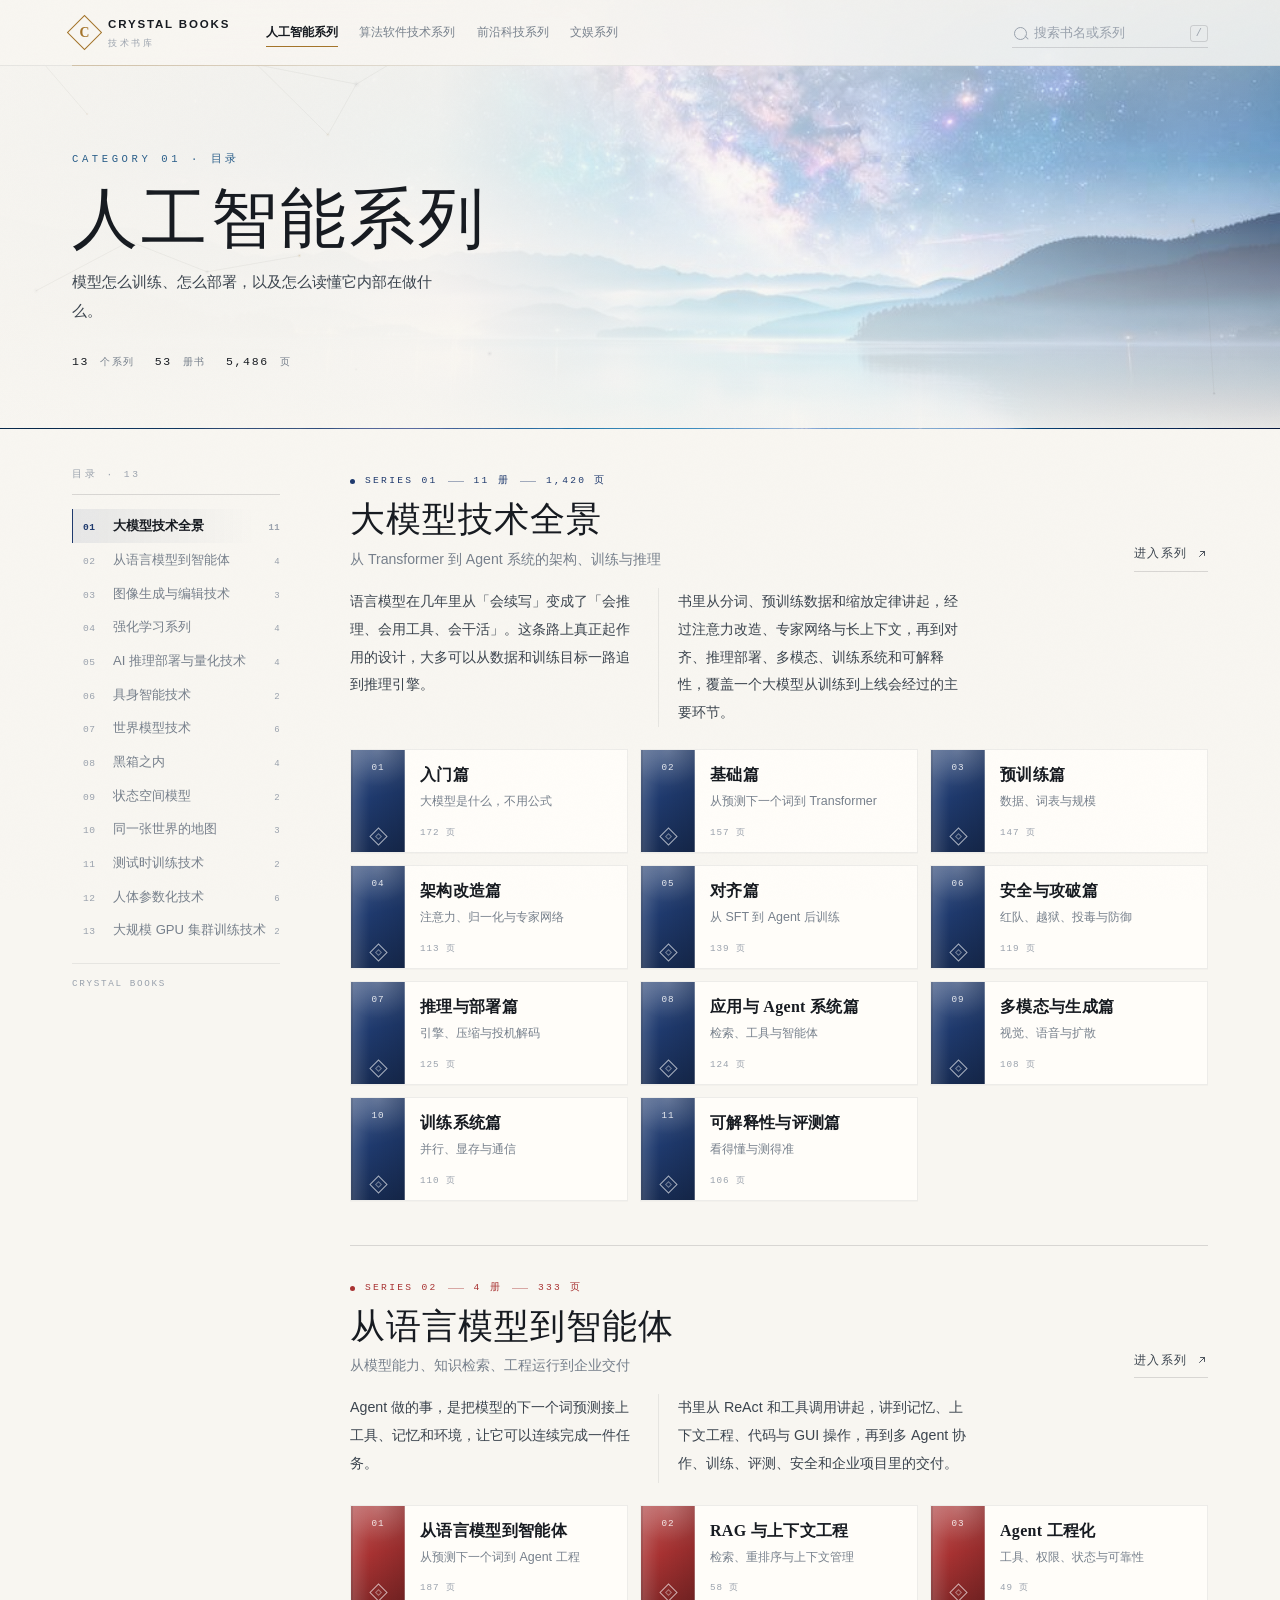
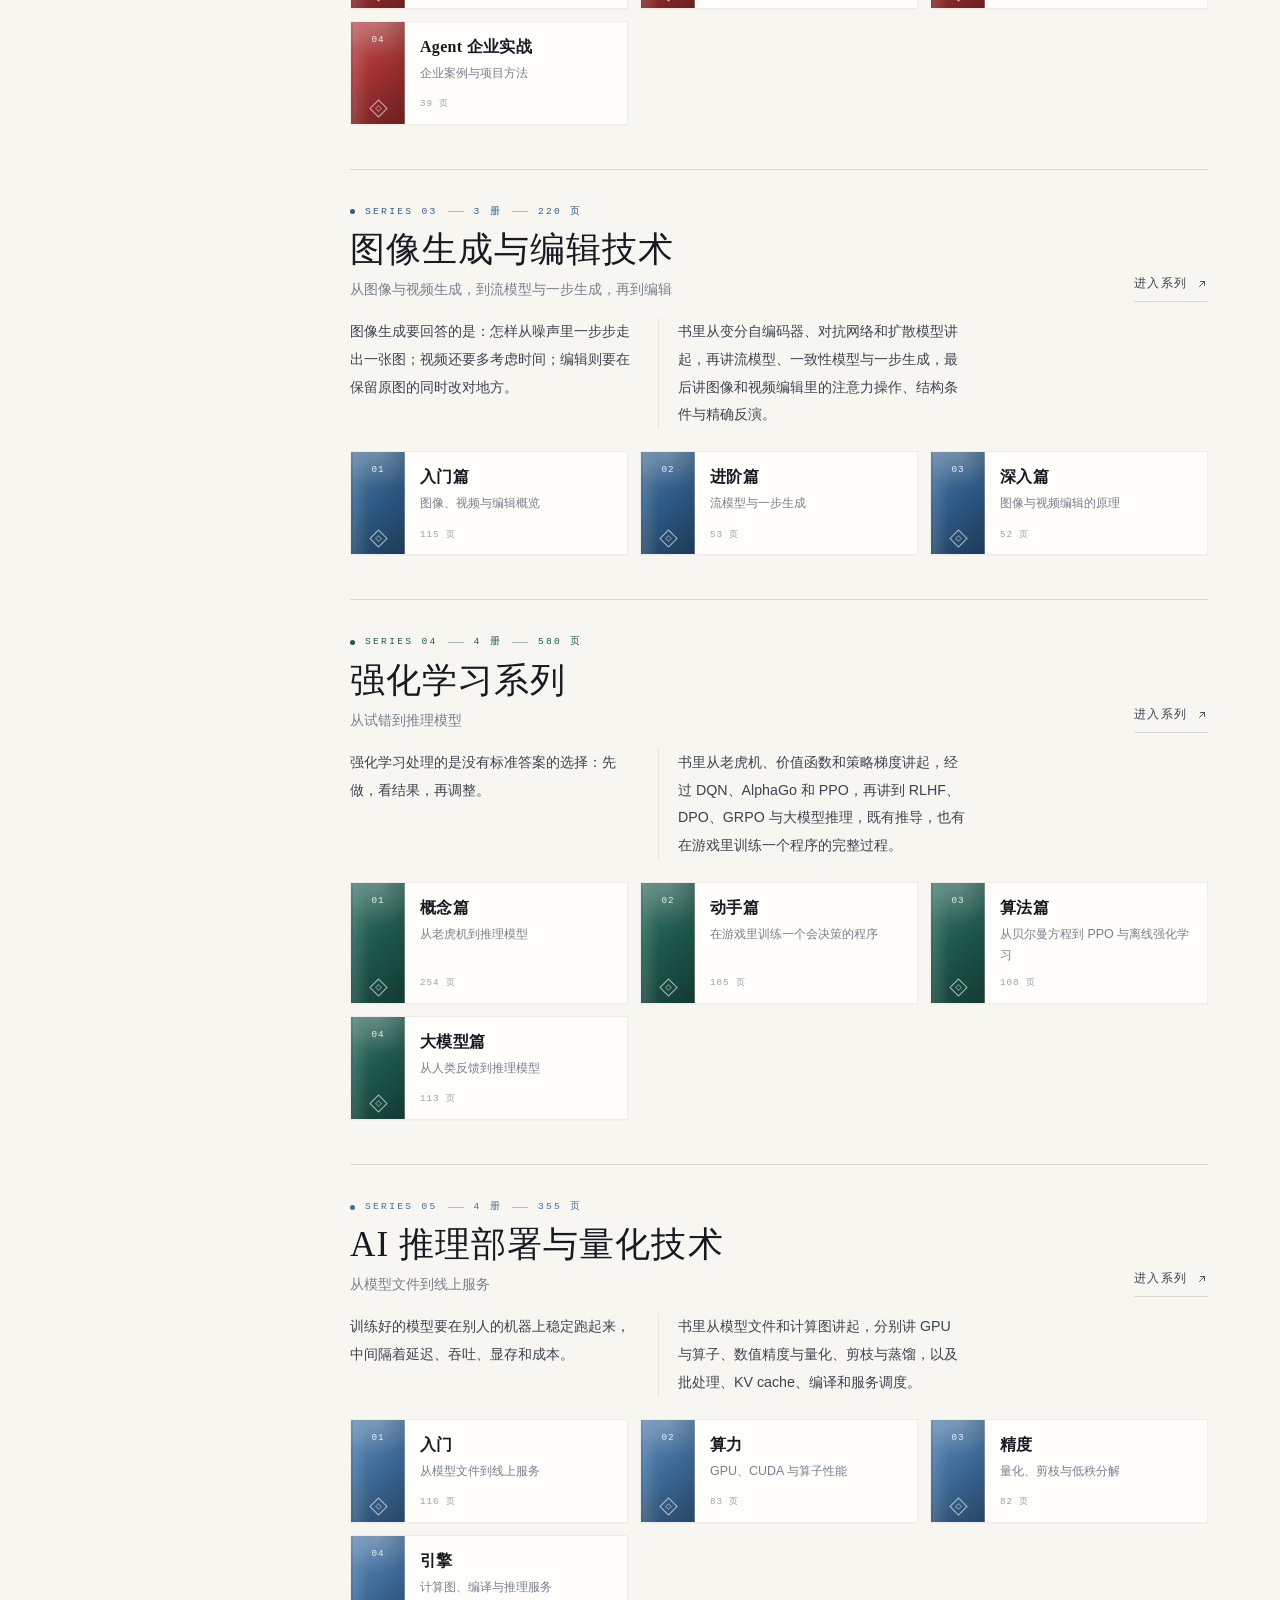
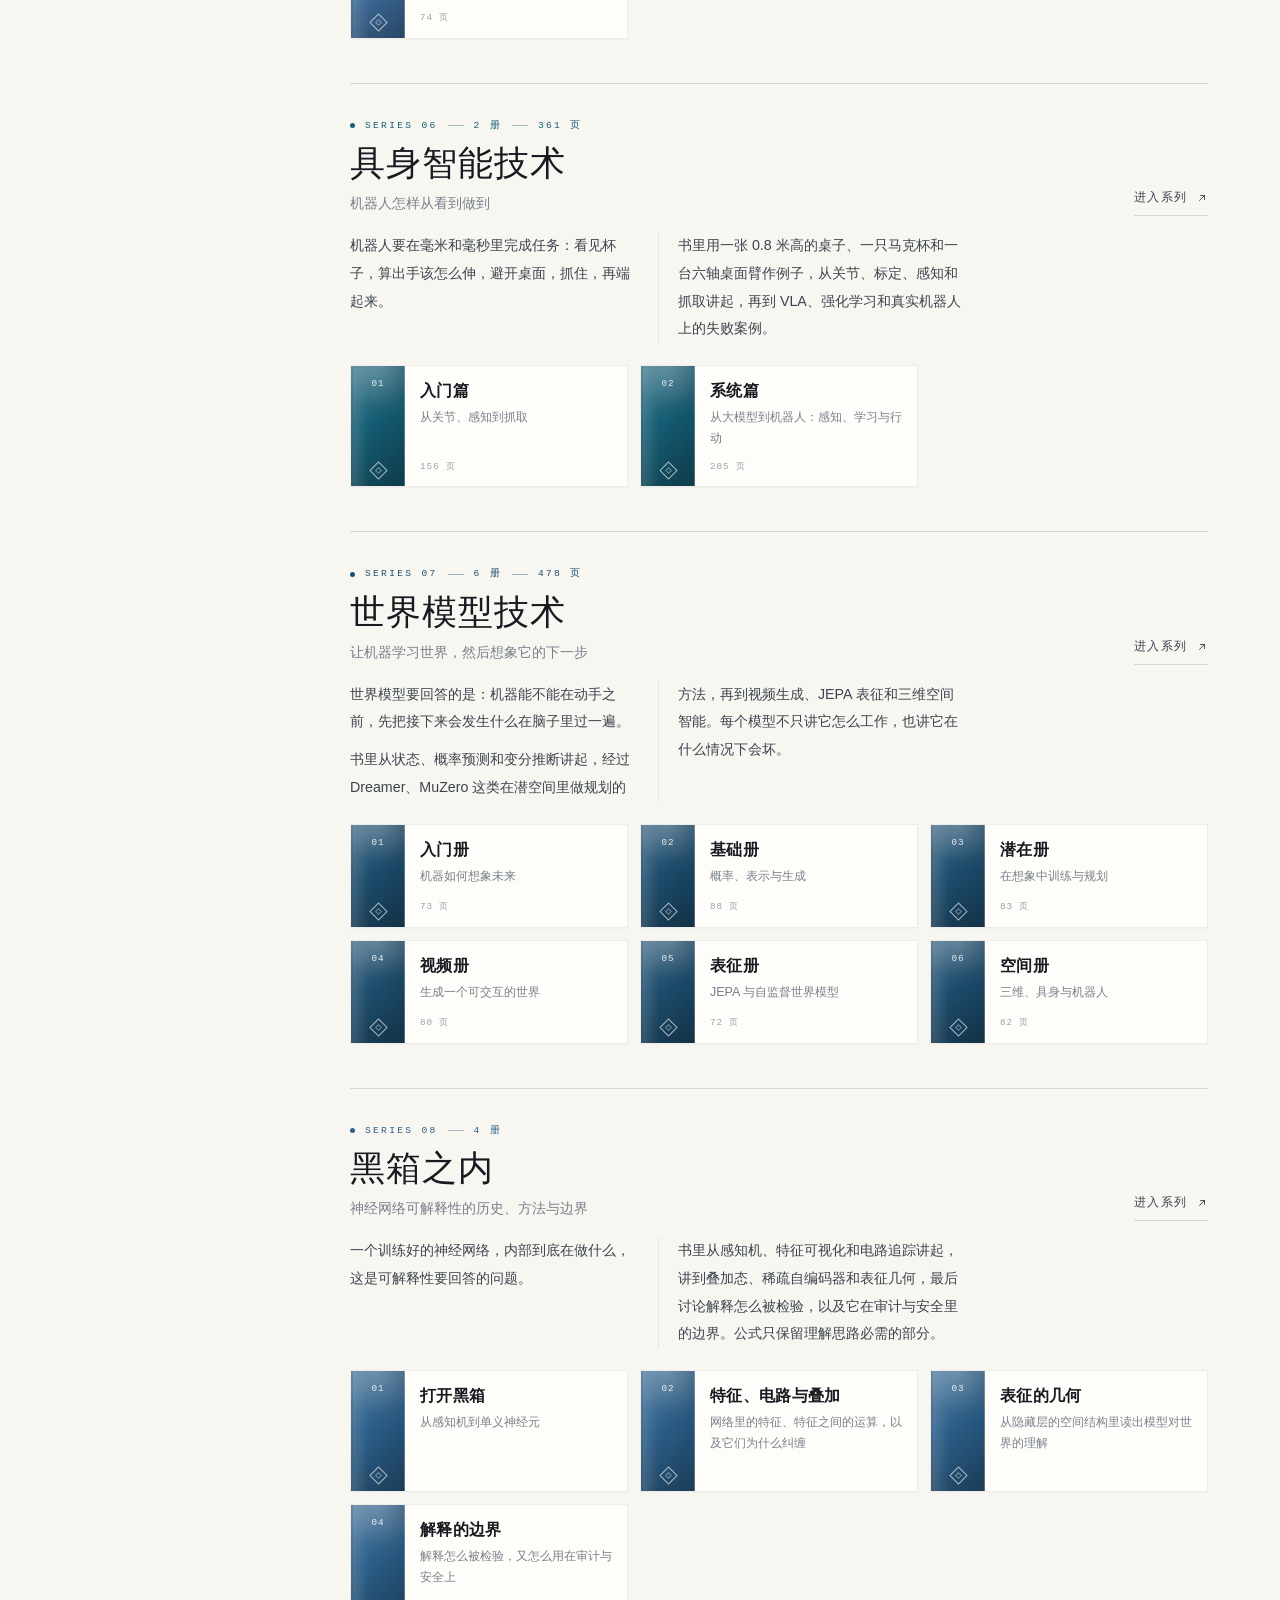
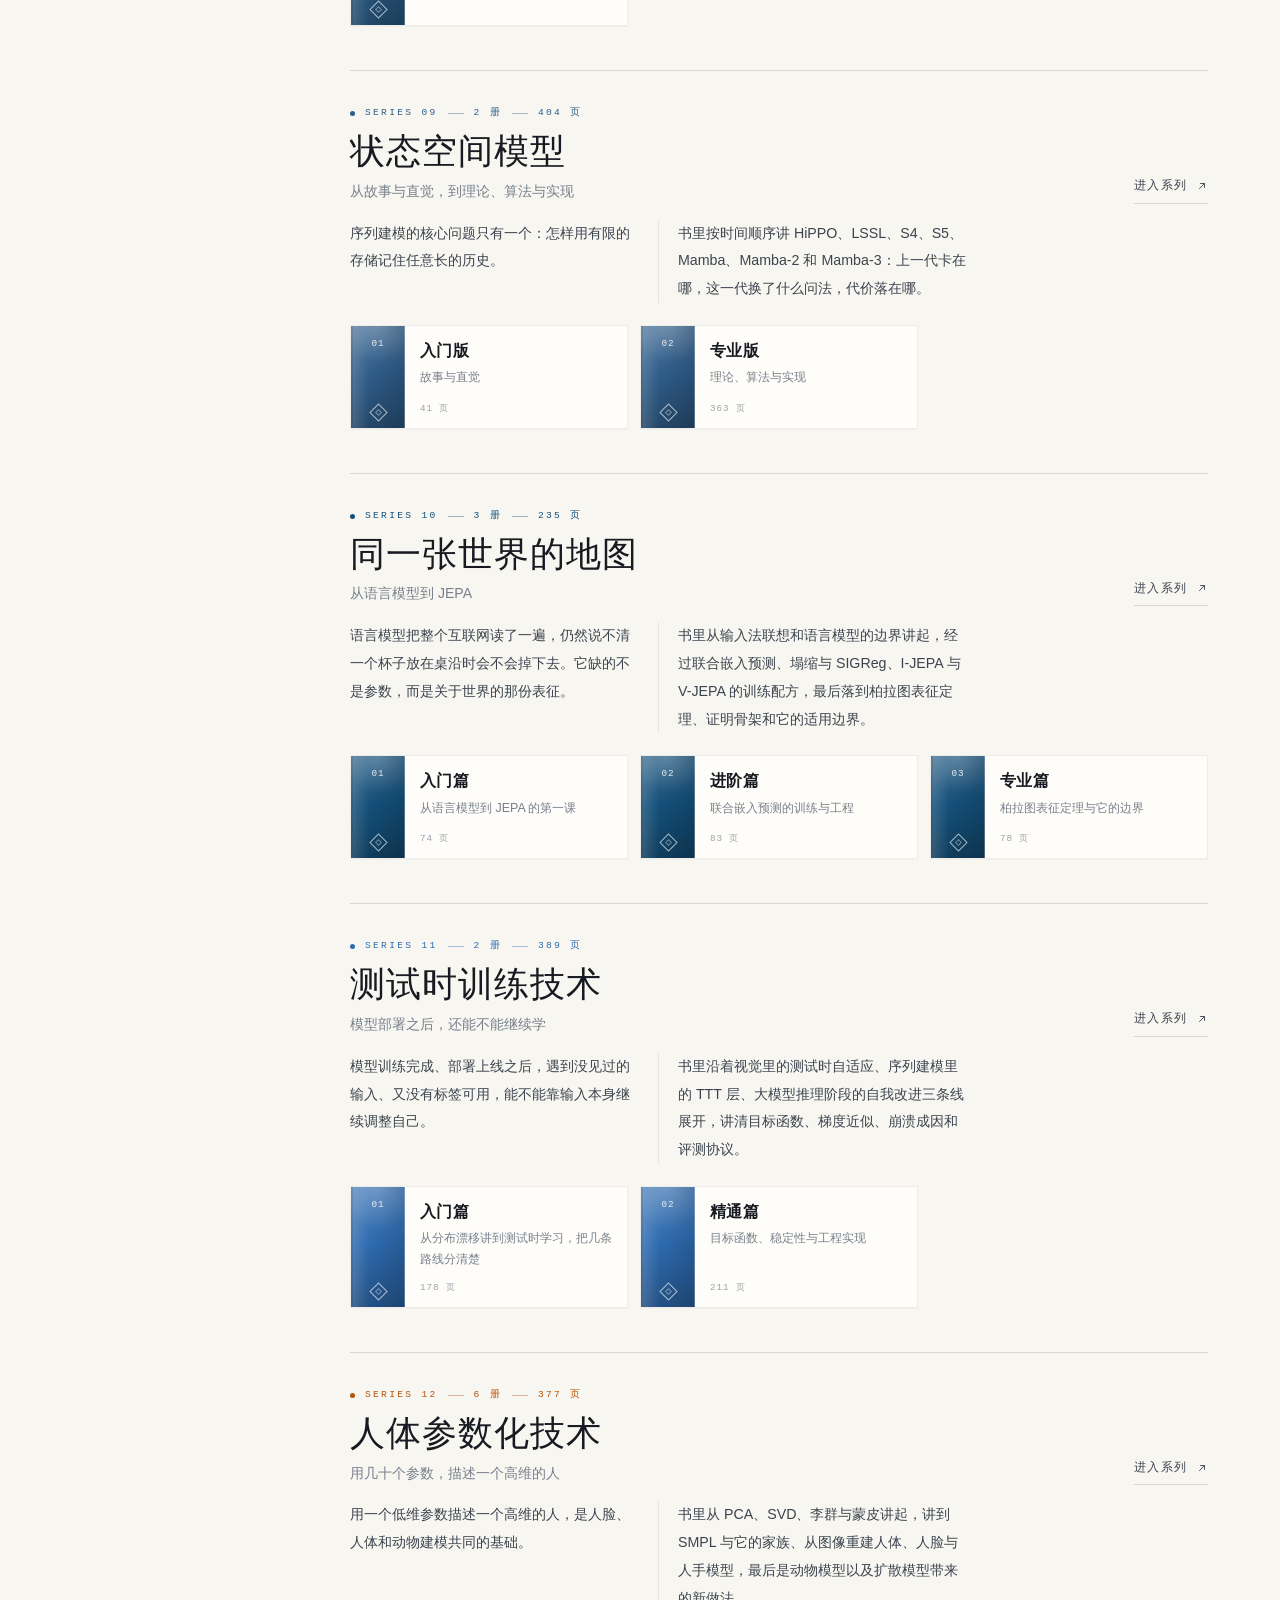
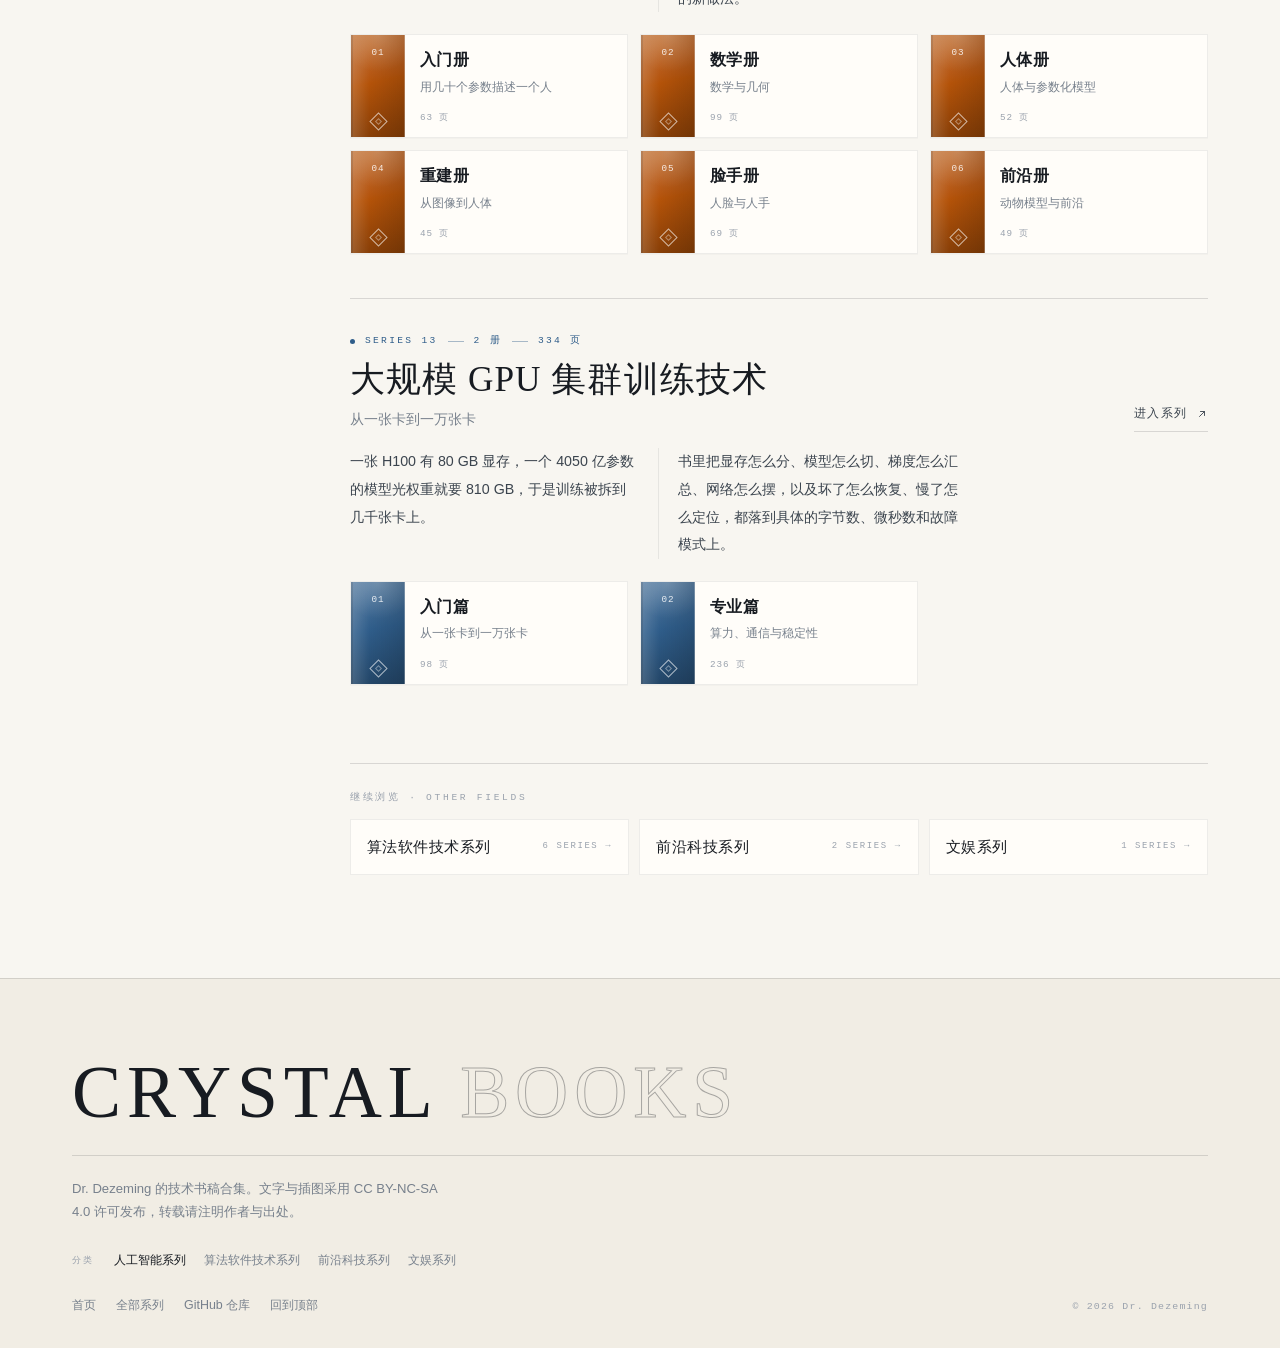
==== commit a8d9092d: "书目页改为目录加书卡：粘性系列索引、三列书脊卡与全部系列索引" ====
--- a/ai.html
+++ b/ai.html
@@ -10,8 +10,8 @@
 <meta property="og:type" content="website">
 <meta property="og:image" content="https://ai-crystal.github.io/Crystal-Books/assets/hero.jpg">
 <meta name="author" content="Dr. Dezeming">
-<meta name="theme-color" content="#f7f6f2">
-<link rel="icon" href="data:image/svg+xml,%3Csvg xmlns='http://www.w3.org/2000/svg' viewBox='0 0 32 32'%3E%3Crect width='32' height='32' fill='%23f7f6f2'/%3E%3Cpath d='M16 5 25 16 16 27 7 16Z' fill='none' stroke='%23a4742a' stroke-width='1.4'/%3E%3C/svg%3E">
+<meta name="theme-color" content="#f8f6f1">
+<link rel="icon" href="data:image/svg+xml,%3Csvg xmlns='http://www.w3.org/2000/svg' viewBox='0 0 32 32'%3E%3Crect width='32' height='32' fill='%23f8f6f1'/%3E%3Cpath d='M16 5 25 16 16 27 7 16Z' fill='none' stroke='%23a4742a' stroke-width='1.4'/%3E%3C/svg%3E">
 <link rel="stylesheet" href="assets/site.css">
 </head>
 <body data-page="category" data-cat="ai">
@@ -19,7 +19,7 @@
 <header class="nav" id="nav">
   <a class="brand" href="index.html" aria-label="Crystal Books 首页">
     <span class="mark"><span>C</span></span>
-    <span>CRYSTAL BOOKS<small>技术书库</small></span>
+    <span class="brand-name">CRYSTAL BOOKS<small>技术书库</small></span>
   </a>
   <nav class="chips" id="chips" aria-label="分类导航"></nav>
   <label class="search">
@@ -30,27 +30,27 @@
 
 <main>
   <section class="cat-hero" id="cat-hero"></section>
-  <div class="wrap"><p class="search-note" id="search-note"></p></div>
-  <section id="series-list"></section>
-  <div class="wrap"><div class="empty" id="empty">没有找到匹配的书，换个关键词试试。</div></div>
+  <div class="cat-body wrap">
+    <aside class="rail" id="rail" aria-label="系列目录"></aside>
+    <div class="cat-main">
+      <p class="search-note" id="search-note"></p>
+      <div class="series-list" id="series-list"></div>
+      <div class="empty" id="empty">没有找到匹配的书，换个关键词试试。</div>
+    </div>
+  </div>
 </main>
 
 <footer class="footer">
-  <div class="wrap">
+  <div class="wrap footer-inner">
     <p class="footer-word">CRYSTAL <span>BOOKS</span></p>
-    <p class="footer-sub">Dr. Dezeming 的技术书稿合集。文字与插图采用 CC BY-NC-SA 4.0 许可发布，转载请注明作者与出处。</p>
-    <div class="footer-grid">
-      <span>© 2026 Dr. Dezeming</span>
+    <div class="footer-meta">
+      <p class="footer-sub">Dr. Dezeming 的技术书稿合集。文字与插图采用 CC BY-NC-SA 4.0 许可发布，转载请注明作者与出处。</p>
       <div class="footer-links">
         <a href="index.html">首页</a>
+        <a href="index.html#all-series">全部系列</a>
         <a href="https://github.com/ai-crystal/Crystal-Books" target="_blank" rel="noopener">GitHub 仓库</a>
         <a href="#top">回到顶部</a>
-        <span class="veil-switch" role="group" aria-label="背景浓度">
-          <em>背景</em>
-          <button type="button" data-veil="light">淡</button>
-          <button type="button" data-veil="mid" class="on">中</button>
-          <button type="button" data-veil="strong">浓</button>
-        </span>
+        <span class="footer-copy">© 2026 Dr. Dezeming</span>
       </div>
     </div>
   </div>
@@ -62,8 +62,8 @@
 
 <script>
 window.PAGE = { mode: "category", cat: "ai" };
-window.CATEGORIES = [{"id":"ai","name":"人工智能系列","desc":"模型怎么训练、怎么部署，以及怎么读懂它内部在做什么。","color":"#2b5f8a","bg":"assets/bg/23.jpg","wash":0.37},{"id":"software","name":"算法软件技术系列","desc":"渲染、系统、安全，都是要落到代码上的问题。","color":"#8a5a2b","bg":"assets/bg/24.jpg","wash":0.58},{"id":"frontier","name":"前沿科技系列","desc":"量子计算、全脑仿真，以及还在成形的研究方向。","color":"#1f6b63","bg":"assets/bg/25.jpg","wash":0.33},{"id":"culture","name":"文娱系列","desc":"摄影与影像，偏动手，也偏审美。","color":"#8a4a5a","bg":"assets/bg/26.jpg","wash":0.44}];
-window.BOOK_DATA = [{"name":"大模型技术全景","chip":"大模型","subtitle":"从 Transformer 到 Agent 系统的架构、训练与推理","intro":["语言模型在几年里从「会续写」变成了「会推理、会用工具、会干活」。这条路上真正起作用的设计，大多可以从数据和训练目标一路追到推理引擎。","书里从分词、预训练数据和缩放定律讲起，经过注意力改造、专家网络与长上下文，再到对齐、推理部署、多模态、训练系统和可解释性，覆盖一个大模型从训练到上线会经过的主要环节。"],"theme":"#1f3a6e","site":"https://ai-crystal.github.io/LLM/","repo":"https://github.com/ai-crystal/LLM","available":true,"pages":1420,"books":[{"title":"入门篇","one":"大模型是什么，不用公式","pages":172,"chapters":22,"url":"https://ai-crystal.github.io/LLM/#/books/v1-intro/README","available":true},{"title":"基础篇","one":"从预测下一个词到 Transformer","pages":157,"chapters":11,"url":"https://ai-crystal.github.io/LLM/#/books/v2-basics/README","available":true},{"title":"预训练篇","one":"数据、词表与规模","pages":147,"chapters":12,"url":"https://ai-crystal.github.io/LLM/#/books/v3-pretrain/README","available":true},{"title":"架构改造篇","one":"注意力、归一化与专家网络","pages":113,"chapters":10,"url":"https://ai-crystal.github.io/LLM/#/books/v4-architecture/README","available":true},{"title":"对齐篇","one":"从 SFT 到 Agent 后训练","pages":139,"chapters":12,"url":"https://ai-crystal.github.io/LLM/#/books/v5-alignment/README","available":true},{"title":"安全与攻破篇","one":"红队、越狱、投毒与防御","pages":119,"chapters":11,"url":"https://ai-crystal.github.io/LLM/#/books/v6-safety/README","available":true},{"title":"推理与部署篇","one":"引擎、压缩与投机解码","pages":125,"chapters":10,"url":"https://ai-crystal.github.io/LLM/#/books/v7-inference/README","available":true},{"title":"应用与 Agent 系统篇","one":"检索、工具与智能体","pages":124,"chapters":10,"url":"https://ai-crystal.github.io/LLM/#/books/v8-apps/README","available":true},{"title":"多模态与生成篇","one":"视觉、语音与扩散","pages":108,"chapters":9,"url":"https://ai-crystal.github.io/LLM/#/books/v9-multimodal/README","available":true},{"title":"训练系统篇","one":"并行、显存与通信","pages":110,"chapters":8,"url":"https://ai-crystal.github.io/LLM/#/books/v10-systems/README","available":true},{"title":"可解释性与评测篇","one":"看得懂与测得准","pages":106,"chapters":8,"url":"https://ai-crystal.github.io/LLM/#/books/v11-interpret/README","available":true}],"cat":"ai","cat_name":"人工智能系列","bg":"assets/bg/01.jpg","wash":0.49},{"name":"从语言模型到智能体","chip":"智能体","subtitle":"从模型能力、知识检索、工程运行到企业交付","intro":["Agent 做的事，是把模型的下一个词预测接上工具、记忆和环境，让它可以连续完成一件任务。","书里从 ReAct 和工具调用讲起，讲到记忆、上下文工程、代码与 GUI 操作，再到多 Agent 协作、训练、评测、安全和企业项目里的交付。"],"theme":"#a83232","site":"https://ai-crystal.github.io/AI-Agent-Learning/","repo":"https://github.com/ai-crystal/AI-Agent-Learning","available":true,"pages":333,"books":[{"title":"从语言模型到智能体","one":"从预测下一个词到 Agent 工程","pages":187,"chapters":17,"url":"https://ai-crystal.github.io/AI-Agent-Learning/#/books/ai-agent-foundations/README","available":true},{"title":"RAG 与上下文工程","one":"检索、重排序与上下文管理","pages":58,"chapters":10,"url":"https://ai-crystal.github.io/AI-Agent-Learning/#/books/rag-context-rerank/README","available":true},{"title":"Agent 工程化","one":"工具、权限、状态与可靠性","pages":49,"chapters":10,"url":"https://ai-crystal.github.io/AI-Agent-Learning/#/books/agent-engineering/README","available":true},{"title":"Agent 企业实战","one":"企业案例与项目方法","pages":39,"chapters":9,"url":"https://ai-crystal.github.io/AI-Agent-Learning/#/books/agent-enterprise-cases/README","available":true}],"cat":"ai","cat_name":"人工智能系列","bg":"assets/bg/02.jpg","wash":0.35},{"name":"图像生成与编辑技术","chip":"图像生成","subtitle":"从图像与视频生成，到流模型与一步生成，再到编辑","intro":["图像生成要回答的是：怎样从噪声里一步步走出一张图；视频还要多考虑时间；编辑则要在保留原图的同时改对地方。","书里从变分自编码器、对抗网络和扩散模型讲起，再讲流模型、一致性模型与一步生成，最后讲图像和视频编辑里的注意力操作、结构条件与精确反演。"],"theme":"#2f5d8a","site":"https://ai-crystal.github.io/Image-Video-Generation-Editing/","repo":"https://github.com/ai-crystal/Image-Video-Generation-Editing","available":true,"pages":220,"books":[{"title":"入门篇","one":"图像、视频与编辑概览","pages":115,"chapters":25,"url":"https://ai-crystal.github.io/Image-Video-Generation-Editing/#/books/beginner/README","available":true},{"title":"进阶篇","one":"流模型与一步生成","pages":53,"chapters":12,"url":"https://ai-crystal.github.io/Image-Video-Generation-Editing/#/books/advanced/README","available":true},{"title":"深入篇","one":"图像与视频编辑的原理","pages":52,"chapters":12,"url":"https://ai-crystal.github.io/Image-Video-Generation-Editing/#/books/editing/README","available":true}],"cat":"ai","cat_name":"人工智能系列","bg":"assets/bg/03.jpg","wash":0.55},{"name":"强化学习系列","chip":"强化学习","subtitle":"从试错到推理模型","intro":["强化学习处理的是没有标准答案的选择：先做，看结果，再调整。","书里从老虎机、价值函数和策略梯度讲起，经过 DQN、AlphaGo 和 PPO，再讲到 RLHF、DPO、GRPO 与大模型推理，既有推导，也有在游戏里训练一个程序的完整过程。"],"theme":"#1e5c4f","site":"https://ai-crystal.github.io/Reinforcement-Learning/","repo":"https://github.com/ai-crystal/Reinforcement-Learning","available":true,"pages":580,"books":[{"title":"概念篇","one":"从老虎机到推理模型","pages":254,"chapters":21,"url":"https://ai-crystal.github.io/Reinforcement-Learning/#/books/concepts/README","available":true},{"title":"动手篇","one":"在游戏里训练一个会决策的程序","pages":105,"chapters":19,"url":"https://ai-crystal.github.io/Reinforcement-Learning/#/books/hands-on/README","available":true},{"title":"算法篇","one":"从贝尔曼方程到 PPO 与离线强化学习","pages":108,"chapters":20,"url":"https://ai-crystal.github.io/Reinforcement-Learning/#/books/algorithms/README","available":true},{"title":"大模型篇","one":"从人类反馈到推理模型","pages":113,"chapters":19,"url":"https://ai-crystal.github.io/Reinforcement-Learning/#/books/llm-rl/README","available":true}],"cat":"ai","cat_name":"人工智能系列","bg":"assets/bg/04.jpg","wash":0.45},{"name":"AI 推理部署与量化技术","chip":"推理部署","subtitle":"从模型文件到线上服务","intro":["训练好的模型要在别人的机器上稳定跑起来，中间隔着延迟、吞吐、显存和成本。","书里从模型文件和计算图讲起，分别讲 GPU 与算子、数值精度与量化、剪枝与蒸馏，以及批处理、KV cache、编译和服务调度。"],"theme":"#3f6f9f","site":"https://ai-crystal.github.io/AI-Quantification-Deployment/","repo":"https://github.com/ai-crystal/AI-Quantification-Deployment","available":true,"pages":355,"books":[{"title":"入门","one":"从模型文件到线上服务","pages":116,"chapters":28,"url":"https://ai-crystal.github.io/AI-Quantification-Deployment/#/books/intro/README","available":true},{"title":"算力","one":"GPU、CUDA 与算子性能","pages":83,"chapters":14,"url":"https://ai-crystal.github.io/AI-Quantification-Deployment/#/books/compute/README","available":true},{"title":"精度","one":"量化、剪枝与低秩分解","pages":82,"chapters":15,"url":"https://ai-crystal.github.io/AI-Quantification-Deployment/#/books/precision/README","available":true},{"title":"引擎","one":"计算图、编译与推理服务","pages":74,"chapters":14,"url":"https://ai-crystal.github.io/AI-Quantification-Deployment/#/books/engine/README","available":true}],"cat":"ai","cat_name":"人工智能系列","bg":"assets/bg/05.jpg","wash":0.49},{"name":"具身智能技术","chip":"具身智能","subtitle":"机器人怎样从看到做到","intro":["机器人要在毫米和毫秒里完成任务：看见杯子，算出手该怎么伸，避开桌面，抓住，再端起来。","书里用一张 0.8 米高的桌子、一只马克杯和一台六轴桌面臂作例子，从关节、标定、感知和抓取讲起，再到 VLA、强化学习和真实机器人上的失败案例。"],"theme":"#155e75","site":"https://ai-crystal.github.io/Embodied-AI/","repo":"https://github.com/ai-crystal/Embodied-AI","available":true,"pages":361,"books":[{"title":"入门篇","one":"从关节、感知到抓取","pages":156,"chapters":18,"url":"https://ai-crystal.github.io/Embodied-AI/#/books/intro/README","available":true},{"title":"系统篇","one":"从大模型到机器人：感知、学习与行动","pages":205,"chapters":21,"url":"https://ai-crystal.github.io/Embodied-AI/#/books/system/README","available":true}],"cat":"ai","cat_name":"人工智能系列","bg":"assets/bg/06.jpg","wash":0.46},{"name":"世界模型技术","chip":"世界模型","subtitle":"让机器学习世界，然后想象它的下一步","intro":["世界模型要回答的是：机器能不能在动手之前，先把接下来会发生什么在脑子里过一遍。","书里从状态、概率预测和变分推断讲起，经过 Dreamer、MuZero 这类在潜空间里做规划的方法，再到视频生成、JEPA 表征和三维空间智能。每个模型不只讲它怎么工作，也讲它在什么情况下会坏。"],"theme":"#1d4e6f","site":"https://ai-crystal.github.io/World-Model/","repo":"https://github.com/ai-crystal/World-Model","available":true,"pages":478,"books":[{"title":"入门册","one":"机器如何想象未来","pages":73,"chapters":10,"url":"https://ai-crystal.github.io/World-Model/#/books/intro/README","available":true},{"title":"基础册","one":"概率、表示与生成","pages":88,"chapters":10,"url":"https://ai-crystal.github.io/World-Model/#/books/foundations/README","available":true},{"title":"潜在册","one":"在想象中训练与规划","pages":83,"chapters":10,"url":"https://ai-crystal.github.io/World-Model/#/books/latent/README","available":true},{"title":"视频册","one":"生成一个可交互的世界","pages":80,"chapters":10,"url":"https://ai-crystal.github.io/World-Model/#/books/video/README","available":true},{"title":"表征册","one":"JEPA 与自监督世界模型","pages":72,"chapters":9,"url":"https://ai-crystal.github.io/World-Model/#/books/jepa/README","available":true},{"title":"空间册","one":"三维、具身与机器人","pages":82,"chapters":10,"url":"https://ai-crystal.github.io/World-Model/#/books/spatial/README","available":true}],"cat":"ai","cat_name":"人工智能系列","bg":"assets/bg/07.jpg","wash":0.32},{"name":"黑箱之内","chip":"黑箱之内","subtitle":"神经网络可解释性的历史、方法与边界","intro":["一个训练好的神经网络，内部到底在做什么，这是可解释性要回答的问题。","书里从感知机、特征可视化和电路追踪讲起，讲到叠加态、稀疏自编码器和表征几何，最后讨论解释怎么被检验，以及它在审计与安全里的边界。公式只保留理解思路必需的部分。"],"theme":"#2b5f8a","site":"https://ai-crystal.github.io/Interpretable-NN/","repo":"https://github.com/ai-crystal/Interpretable-NN","available":true,"pages":0,"books":[{"title":"打开黑箱","one":"从感知机到单义神经元","pages":0,"chapters":0,"url":"https://ai-crystal.github.io/Interpretable-NN/#/books/01-seeing-the-black-box/README","available":true},{"title":"特征、电路与叠加","one":"网络里的特征、特征之间的运算，以及它们为什么纠缠","pages":0,"chapters":0,"url":"https://ai-crystal.github.io/Interpretable-NN/#/books/02-features-circuits/README","available":true},{"title":"表征的几何","one":"从隐藏层的空间结构里读出模型对世界的理解","pages":0,"chapters":0,"url":"https://ai-crystal.github.io/Interpretable-NN/#/books/03-geometry-of-representation/README","available":true},{"title":"解释的边界","one":"解释怎么被检验，又怎么用在审计与安全上","pages":0,"chapters":0,"url":"https://ai-crystal.github.io/Interpretable-NN/#/books/04-limits-of-explanation/README","available":true}],"cat":"ai","cat_name":"人工智能系列","bg":"assets/bg/08.jpg","wash":0.42},{"name":"状态空间模型","chip":"状态空间","subtitle":"从故事与直觉，到理论、算法与实现","intro":["序列建模的核心问题只有一个：怎样用有限的存储记住任意长的历史。","书里按时间顺序讲 HiPPO、LSSL、S4、S5、Mamba、Mamba-2 和 Mamba-3：上一代卡在哪，这一代换了什么问法，代价落在哪。"],"theme":"#2f5d8a","site":"https://ai-crystal.github.io/Mamba/","repo":"https://github.com/ai-crystal/Mamba","available":true,"pages":404,"books":[{"title":"入门版","one":"故事与直觉","pages":41,"chapters":14,"url":"https://ai-crystal.github.io/Mamba/#/books/intro/README","available":true},{"title":"专业版","one":"理论、算法与实现","pages":363,"chapters":35,"url":"https://ai-crystal.github.io/Mamba/#/books/pro/README","available":true}],"cat":"ai","cat_name":"人工智能系列","bg":"assets/bg/09.jpg","wash":0.29},{"name":"同一张世界的地图","chip":"JEPA","subtitle":"从语言模型到 JEPA","intro":["语言模型把整个互联网读了一遍，仍然说不清一个杯子放在桌沿时会不会掉下去。它缺的不是参数，而是关于世界的那份表征。","书里从输入法联想和语言模型的边界讲起，经过联合嵌入预测、塌缩与 SIGReg、I-JEPA 与 V-JEPA 的训练配方，最后落到柏拉图表征定理、证明骨架和它的适用边界。"],"theme":"#14507a","site":"https://ai-crystal.github.io/JEPA-World-Knowledge-Model/","repo":"https://github.com/ai-crystal/JEPA-World-Knowledge-Model","available":true,"pages":235,"books":[{"title":"入门篇","one":"从语言模型到 JEPA 的第一课","pages":74,"chapters":9,"url":"https://ai-crystal.github.io/JEPA-World-Knowledge-Model/#/books/basics/README","available":true},{"title":"进阶篇","one":"联合嵌入预测的训练与工程","pages":83,"chapters":9,"url":"https://ai-crystal.github.io/JEPA-World-Knowledge-Model/#/books/practice/README","available":true},{"title":"专业篇","one":"柏拉图表征定理与它的边界","pages":78,"chapters":8,"url":"https://ai-crystal.github.io/JEPA-World-Knowledge-Model/#/books/theory/README","available":true}],"cat":"ai","cat_name":"人工智能系列","bg":"assets/bg/10.jpg","wash":0.33},{"name":"测试时训练技术","chip":"测试时训练技术","subtitle":"模型部署之后，还能不能继续学","intro":["模型训练完成、部署上线之后，遇到没见过的输入、又没有标签可用，能不能靠输入本身继续调整自己。","书里沿着视觉里的测试时自适应、序列建模里的 TTT 层、大模型推理阶段的自我改进三条线展开，讲清目标函数、梯度近似、崩溃成因和评测协议。"],"theme":"#2e6bb0","site":"https://ai-crystal.github.io/Test-Time-Training/","repo":"https://github.com/ai-crystal/Test-Time-Training","available":true,"pages":86,"books":[{"title":"入门篇","one":"从分布漂移讲到测试时学习，把几条路线分清楚","pages":43,"chapters":11,"url":"https://ai-crystal.github.io/Test-Time-Training/#/books/beginner/README","available":true},{"title":"精通篇","one":"目标函数、稳定性与工程实现","pages":43,"chapters":12,"url":"https://ai-crystal.github.io/Test-Time-Training/#/books/mastery/README","available":true}],"cat":"ai","cat_name":"人工智能系列","bg":"assets/bg/11.jpg","wash":0.34},{"name":"人体参数化技术","chip":"人体参数化","subtitle":"用几十个参数，描述一个高维的人","intro":["用一个低维参数描述一个高维的人，是人脸、人体和动物建模共同的基础。","书里从 PCA、SVD、李群与蒙皮讲起，讲到 SMPL 与它的家族、从图像重建人体、人脸与人手模型，最后是动物模型以及扩散模型带来的新做法。"],"theme":"#b45309","site":"https://ai-crystal.github.io/Human-body-Param/","repo":"https://github.com/ai-crystal/Human-body-Param","available":true,"pages":377,"books":[{"title":"入门册","one":"用几十个参数描述一个人","pages":63,"chapters":8,"url":"https://ai-crystal.github.io/Human-body-Param/#/books/intro/README","available":true},{"title":"数学册","one":"数学与几何","pages":99,"chapters":7,"url":"https://ai-crystal.github.io/Human-body-Param/#/books/math/README","available":true},{"title":"人体册","one":"人体与参数化模型","pages":52,"chapters":4,"url":"https://ai-crystal.github.io/Human-body-Param/#/books/body/README","available":true},{"title":"重建册","one":"从图像到人体","pages":45,"chapters":5,"url":"https://ai-crystal.github.io/Human-body-Param/#/books/recon/README","available":true},{"title":"脸手册","one":"人脸与人手","pages":69,"chapters":7,"url":"https://ai-crystal.github.io/Human-body-Param/#/books/face-hand/README","available":true},{"title":"前沿册","one":"动物模型与前沿","pages":49,"chapters":5,"url":"https://ai-crystal.github.io/Human-body-Param/#/books/frontier/README","available":true}],"cat":"ai","cat_name":"人工智能系列","bg":"assets/bg/12.jpg","wash":0.26},{"name":"大规模 GPU 集群训练技术","chip":"GPU 集群","subtitle":"从一张卡到一万张卡","intro":["一张 H100 有 80 GB 显存，一个 4050 亿参数的模型光权重就要 810 GB，于是训练被拆到几千张卡上。","书里把显存怎么分、模型怎么切、梯度怎么汇总、网络怎么摆，以及坏了怎么恢复、慢了怎么定位，都落到具体的字节数、微秒数和故障模式上。"],"theme":"#2f5d8a","site":"https://ai-crystal.github.io/GPU-Cluster-Training/","repo":"https://github.com/ai-crystal/GPU-Cluster-Training","available":true,"pages":334,"books":[{"title":"入门篇","one":"从一张卡到一万张卡","pages":98,"chapters":15,"url":"https://ai-crystal.github.io/GPU-Cluster-Training/#/books/intro/README","available":true},{"title":"专业篇","one":"算力、通信与稳定性","pages":236,"chapters":28,"url":"https://ai-crystal.github.io/GPU-Cluster-Training/#/books/pro/README","available":true}],"cat":"ai","cat_name":"人工智能系列","bg":"assets/bg/13.jpg","wash":0.24},{"name":"专业级渲染技术","chip":"渲染","subtitle":"材质、光学与几何的渲染实现","intro":["一个材质为什么长成那个公式，公式里的每一项在物理上对应什么，换到另一种材料上哪些假设会碎掉。","书里从 Fresnel、微表面、能量补偿和分层采样这些共同基础讲起，再分别讲布料、毛发、次表面散射、光谱、各向异性金属、体素、波动光学、蓄水池重采样，以及符号距离场和电磁场。"],"theme":"#b5651d","site":"https://ai-crystal.github.io/Rendering-Technique/","repo":"https://github.com/ai-crystal/Rendering-Technique","available":true,"pages":1065,"books":[{"title":"材质渲染的骨架","one":"微表面、Fresnel、能量补偿、分层与采样","pages":77,"chapters":14,"url":"https://ai-crystal.github.io/Rendering-Technique/#/books/beginner/README","available":true},{"title":"布料渲染","one":"纤维散射、纱线模型、sheen 与薄织物透射","pages":79,"chapters":12,"url":"https://ai-crystal.github.io/Rendering-Technique/#/books/cloth/README","available":true},{"title":"毛发渲染","one":"Marschner 模型、双散射、远距离 LOD 与采样","pages":64,"chapters":10,"url":"https://ai-crystal.github.io/Rendering-Technique/#/books/hair/README","available":true},{"title":"次表面散射与 BSSRDF","one":"辐射传输、扩散近似、偶极子、随机游走","pages":112,"chapters":22,"url":"https://ai-crystal.github.io/Rendering-Technique/#/books/sss/README","available":true},{"title":"光谱渲染","one":"光子与相干、上采样、神经基底、色散与荧光","pages":126,"chapters":20,"url":"https://ai-crystal.github.io/Rendering-Technique/#/books/spectral/README","available":true},{"title":"各向异性金属","one":"复折射率、各向异性 GGX、拉丝与氧化层","pages":59,"chapters":9,"url":"https://ai-crystal.github.io/Rendering-Technique/#/books/aniso-metal/README","available":true},{"title":"体素渲染","one":"稀疏体素、体素化、锥追踪与体素光照","pages":58,"chapters":9,"url":"https://ai-crystal.github.io/Rendering-Technique/#/books/voxel/README","available":true},{"title":"波动光学渲染","one":"衍射、薄膜干涉、结构色与偏振","pages":71,"chapters":10,"url":"https://ai-crystal.github.io/Rendering-Technique/#/books/wave-optics/README","available":true},{"title":"基于储蓄池的渲染","one":"MIS、带权蓄水池、RIS、ReSTIR 与 GRIS","pages":94,"chapters":15,"url":"https://ai-crystal.github.io/Rendering-Technique/#/books/reservoir/README","available":true},{"title":"符号距离场与渲染","one":"从距离函数到光线步进与全局光照","pages":95,"chapters":18,"url":"https://ai-crystal.github.io/Rendering-Technique/#/books/sdf/README","available":true},{"title":"从初高中物理到麦克斯韦方程组","one":"一步一步推出电磁场","pages":230,"chapters":28,"url":"https://ai-crystal.github.io/Rendering-Technique/#/books/physics/README","available":true}],"cat":"software","cat_name":"算法软件技术系列","bg":"assets/bg/14.jpg","wash":0.24},{"name":"HDR 技术系列","chip":"HDR","subtitle":"从像素到眼睛，再到色彩科学与工程实现","intro":["HDR 牵涉显示、内容、色彩和接口几个环节，任何一个环节没对上，画面就会不对。","书里从 SDR 的来历、亮度和色域讲起，讲到 PQ 与 HLG、HDR10 与杜比视界、面板与背光、接口与元数据，再往色彩测量、色貌模型和色域映射里走。"],"theme":"#1f5e8c","site":"https://ai-crystal.github.io/HDR-Learning/","repo":"https://github.com/ai-crystal/HDR-Learning","available":true,"pages":316,"books":[{"title":"入门篇","one":"HDR 超详解：从像素到眼睛的完整指南","pages":214,"chapters":20,"url":"https://ai-crystal.github.io/HDR-Learning/#/books/beginner/README","available":true},{"title":"色彩科学篇","one":"从颜色测量到色貌与色域映射","pages":52,"chapters":6,"url":"https://ai-crystal.github.io/HDR-Learning/#/books/color-science/README","available":true},{"title":"HDR 技术篇","one":"传递函数、元数据、映射与显示","pages":50,"chapters":6,"url":"https://ai-crystal.github.io/HDR-Learning/#/books/hdr-tech/README","available":true}],"cat":"software","cat_name":"算法软件技术系列","bg":"assets/bg/15.jpg","wash":0.3},{"name":"物理模拟技术","chip":"物理模拟","subtitle":"把连续的世界切成计算机算得动的块","intro":["旗子被风吹起、墙塌下来、组织受压回弹，背后是同一件事：把物理定律离散化，在有限的时间里算出来。","书里从向量、旋转、积分和线性求解讲起，分别处理刚体、布料、流体、颗粒与雪，再讲到 GPU 上的数据布局、稀疏网格和可微物理。每类方法都讲它为什么长成这样、在什么地方会失效。"],"theme":"#1d4e5f","site":"https://ai-crystal.github.io/Physics-Simulation/","repo":"https://github.com/ai-crystal/Physics-Simulation","available":true,"pages":838,"books":[{"title":"入门篇","one":"从抛物线到可微世界","pages":109,"chapters":12,"url":"https://ai-crystal.github.io/Physics-Simulation/#/books/intro/README","available":true},{"title":"数学基础","one":"描述运动与变形的语言","pages":117,"chapters":12,"url":"https://ai-crystal.github.io/Physics-Simulation/#/books/math/README","available":true},{"title":"刚体与碰撞","one":"让物体撞在一起","pages":102,"chapters":12,"url":"https://ai-crystal.github.io/Physics-Simulation/#/books/rigid/README","available":true},{"title":"柔体、布料与断裂","one":"会皱、会断、会回弹","pages":109,"chapters":12,"url":"https://ai-crystal.github.io/Physics-Simulation/#/books/deform/README","available":true},{"title":"流体、烟火与水面","one":"把连续介质装进格子","pages":110,"chapters":13,"url":"https://ai-crystal.github.io/Physics-Simulation/#/books/fluid/README","available":true},{"title":"颗粒、雪与物质点法","one":"沙、雪、泡沫与岩浆","pages":96,"chapters":11,"url":"https://ai-crystal.github.io/Physics-Simulation/#/books/particle/README","available":true},{"title":"高性能实现与 GPU 并行","one":"一帧十六毫秒的预算","pages":92,"chapters":11,"url":"https://ai-crystal.github.io/Physics-Simulation/#/books/gpu/README","available":true},{"title":"可微物理与神经模拟","one":"让梯度穿过时间","pages":103,"chapters":12,"url":"https://ai-crystal.github.io/Physics-Simulation/#/books/diff/README","available":true}],"cat":"software","cat_name":"算法软件技术系列","bg":"assets/bg/16.jpg","wash":0.34},{"name":"大型软件开发技术","chip":"大型软件","subtitle":"从二十行 C++ 代码到一个可交付的插件系统","intro":["一段二十行的 C++ 程序，怎样长成能加载插件、能隔离故障、能打包更新的系统。","书里从拆函数、装插件和定契约讲起，往下是命名冲突、故障隔离、进程边界、组件模板、灰度发布，最后是二十三种设计模式。"],"theme":"#1f3a5f","site":"https://ai-crystal.github.io/Large-scale-software-Introduction/","repo":"https://github.com/ai-crystal/Large-scale-software-Introduction","available":true,"pages":434,"books":[{"title":"入门篇","one":"用 C++ 从二十行代码到一个插件系统","pages":142,"chapters":12,"url":"https://ai-crystal.github.io/Large-scale-software-Introduction/#/books/vol1-basics/README","available":true},{"title":"架构篇","one":"可扩展系统的内核、契约与协作机制","pages":73,"chapters":11,"url":"https://ai-crystal.github.io/Large-scale-software-Introduction/#/books/vol2-architecture/README","available":true},{"title":"工程篇","one":"组件模板、分发生态与稳定运行","pages":67,"chapters":11,"url":"https://ai-crystal.github.io/Large-scale-software-Introduction/#/books/vol3-engineering/README","available":true},{"title":"模式篇","one":"二十三种可复用的解法","pages":152,"chapters":23,"url":"https://ai-crystal.github.io/Large-scale-software-Introduction/#/books/vol4-patterns/README","available":true}],"cat":"software","cat_name":"算法软件技术系列","bg":"assets/bg/17.jpg","wash":0.4},{"name":"远程之门","chip":"远程之门","subtitle":"远程操作的技术细节","intro":["从一条 ssh 登录到几百 TB 的对象存储，再到把程序做成别人能用的服务。","书里从地址、端口、域名和 ssh 讲起，经过堡垒机、对象存储、隧道和长任务，再拆开 SSH 的线格式、密钥交换、签名与证书链。"],"theme":"#1f5e8c","site":"https://ai-crystal.github.io/Remote-operation-technology/","repo":"https://github.com/ai-crystal/Remote-operation-technology","available":true,"pages":301,"books":[{"title":"入门册","one":"远程操作入门","pages":119,"chapters":23,"url":"https://ai-crystal.github.io/Remote-operation-technology/#/books/beginner/README","available":true},{"title":"进阶册","one":"远程操作的技术细节","pages":151,"chapters":18,"url":"https://ai-crystal.github.io/Remote-operation-technology/#/books/intermediate/README","available":true},{"title":"深入册","one":"协议、密码学与实现细节","pages":31,"chapters":6,"url":"https://ai-crystal.github.io/Remote-operation-technology/#/books/deep/README","available":true}],"cat":"software","cat_name":"算法软件技术系列","bg":"assets/bg/18.jpg","wash":0.43},{"name":"黑客技术与安全原理","chip":"黑客","subtitle":"一套讲攻防原理的中文技术书","intro":["入侵往往不是攻破哪一道密码，而是让一台只会照做指令的机器执行了一段原本不属于它的指令。","书里从 1971 年第一只会自我复制的程序讲到今天的勒索产业，从晶体管、内存和系统调用讲到栈溢出、中间人攻击与供应链投毒，再落到虚拟机靶场里的侦察、验证、利用、提权和应急响应。"],"theme":"#0f5c5c","site":"https://ai-crystal.github.io/Hacker-Techniques/","repo":"https://github.com/ai-crystal/Hacker-Techniques","available":true,"pages":538,"books":[{"title":"入门篇","one":"从病毒史到今天的攻防","pages":199,"chapters":24,"url":"https://ai-crystal.github.io/Hacker-Techniques/#/books/beginner/README","available":true},{"title":"理论篇","one":"漏洞、内存与协议的深层结构","pages":147,"chapters":16,"url":"https://ai-crystal.github.io/Hacker-Techniques/#/books/theory/README","available":true},{"title":"实战篇","one":"从靶场到真实对抗","pages":192,"chapters":18,"url":"https://ai-crystal.github.io/Hacker-Techniques/#/books/practice/README","available":true}],"cat":"software","cat_name":"算法软件技术系列","bg":"assets/bg/19.jpg","wash":0.21},{"name":"量子技术","chip":"量子","subtitle":"从黑体辐射到量子芯片","intro":["量子技术不只是量子计算。它还涉及通信、精密测量、器件和纠错。","书里从黑体辐射、双缝和单光子讲起，经过量子比特、量子门与算法，再到超导、离子、原子、光子这些硬件平台，以及纠错、通信和量子网络。"],"theme":"#103257","site":"https://ai-crystal.github.io/Quantum-Technology/","repo":"https://github.com/ai-crystal/Quantum-Technology","available":true,"pages":308,"books":[{"title":"量子技术入门","one":"从黑体辐射到量子芯片","pages":50,"chapters":18,"url":"https://ai-crystal.github.io/Quantum-Technology/#/books/intro/README","available":true},{"title":"量子力学与实验基础","one":"从双缝到单光子","pages":74,"chapters":20,"url":"https://ai-crystal.github.io/Quantum-Technology/#/books/foundations/README","available":true},{"title":"量子计算与算法","one":"从量子比特到因式分解","pages":48,"chapters":19,"url":"https://ai-crystal.github.io/Quantum-Technology/#/books/computing/README","available":true},{"title":"量子器件与硬件平台","one":"超导、离子、原子与光子","pages":55,"chapters":19,"url":"https://ai-crystal.github.io/Quantum-Technology/#/books/devices/README","available":true},{"title":"量子纠错与容错","one":"从重复码到表面码","pages":33,"chapters":15,"url":"https://ai-crystal.github.io/Quantum-Technology/#/books/qec/README","available":true},{"title":"量子通信与量子网络","one":"从 BB84 到量子互联网","pages":48,"chapters":15,"url":"https://ai-crystal.github.io/Quantum-Technology/#/books/network/README","available":true}],"cat":"frontier","cat_name":"前沿科技系列","bg":"assets/bg/20.jpg","wash":0.19},{"name":"全脑仿真","chip":"全脑仿真","subtitle":"从果蝇大脑到数字心智","intro":["2024 年，一只成年果蝇的完整大脑被逐突触地测绘出来，约 13.9 万个神经元、5000 万个连接。有人把这套接线图接到计算模型上，让它在虚拟身体里走动、理毛、靠近食物。","书里从神经元、神经信号和成像技术讲起，经过连接组学的历史与现状，再讨论怎样把一张接线图变成可求解的方程、怎样评估仿真是否可信。"],"theme":"#2f5d72","site":"https://ai-crystal.github.io/Brain-Connectivity-Simulation/","repo":"https://github.com/ai-crystal/Brain-Connectivity-Simulation","available":true,"pages":137,"books":[{"title":"从神经元到果蝇大脑","one":"从一只果蝇的脑讲起，把全脑仿真的来龙去脉说清楚","pages":75,"chapters":13,"url":"https://ai-crystal.github.io/Brain-Connectivity-Simulation/#/books/intro/README","available":true},{"title":"连接组、动力学与仿真","one":"把接线图写成方程，再把方程跑起来","pages":62,"chapters":12,"url":"https://ai-crystal.github.io/Brain-Connectivity-Simulation/#/books/theory/README","available":true}],"cat":"frontier","cat_name":"前沿科技系列","bg":"assets/bg/21.jpg","wash":0.25},{"name":"光的语言","chip":"摄影","subtitle":"摄影技术系统教程","intro":["摄影从光进入相机开始。光圈、快门、感光度决定曝光，镜头和焦距决定视角，光线、色彩和构图决定画面最后的样子。","书里依次讲对焦、测光、镜头、白平衡、构图、闪光和后期，再落到人像、风光、街头、静物这些具体题材，最后是器材选择与色彩管理。"],"theme":"#23507a","site":"https://dezeming.github.io/photography-book/","repo":"","available":false,"pages":0,"books":[{"title":"光的语言","one":"摄影技术系统教程","pages":0,"chapters":20,"url":"","available":false}],"cat":"culture","cat_name":"文娱系列","bg":"assets/bg/22.jpg","wash":0.49}];
+window.CATEGORIES = [{"id":"ai","name":"人工智能系列","desc":"模型怎么训练、怎么部署，以及怎么读懂它内部在做什么。","color":"#2b5f8a","bg":"assets/bg/04.jpg","wash":0.5},{"id":"software","name":"算法软件技术系列","desc":"渲染、系统、安全，都是要落到代码上的问题。","color":"#8a5a2b","bg":"assets/bg/27.jpg","wash":0.42},{"id":"frontier","name":"前沿科技系列","desc":"量子计算、全脑仿真，以及还在成形的研究方向。","color":"#1f6b63","bg":"assets/bg/03.jpg","wash":0.6},{"id":"culture","name":"文娱系列","desc":"摄影与影像，偏动手，也偏审美。","color":"#8a4a5a","bg":"assets/bg/18.jpg","wash":0.48}];
+window.BOOK_DATA = [{"name":"大模型技术全景","chip":"大模型","subtitle":"从 Transformer 到 Agent 系统的架构、训练与推理","intro":["语言模型在几年里从「会续写」变成了「会推理、会用工具、会干活」。这条路上真正起作用的设计，大多可以从数据和训练目标一路追到推理引擎。","书里从分词、预训练数据和缩放定律讲起，经过注意力改造、专家网络与长上下文，再到对齐、推理部署、多模态、训练系统和可解释性，覆盖一个大模型从训练到上线会经过的主要环节。"],"theme":"#1f3a6e","site":"https://ai-crystal.github.io/LLM/","repo":"https://github.com/ai-crystal/LLM","available":true,"pages":1420,"books":[{"title":"入门篇","one":"大模型是什么，不用公式","pages":172,"chapters":22,"url":"https://ai-crystal.github.io/LLM/#/books/v1-intro/README","available":true},{"title":"基础篇","one":"从预测下一个词到 Transformer","pages":157,"chapters":11,"url":"https://ai-crystal.github.io/LLM/#/books/v2-basics/README","available":true},{"title":"预训练篇","one":"数据、词表与规模","pages":147,"chapters":12,"url":"https://ai-crystal.github.io/LLM/#/books/v3-pretrain/README","available":true},{"title":"架构改造篇","one":"注意力、归一化与专家网络","pages":113,"chapters":10,"url":"https://ai-crystal.github.io/LLM/#/books/v4-architecture/README","available":true},{"title":"对齐篇","one":"从 SFT 到 Agent 后训练","pages":139,"chapters":12,"url":"https://ai-crystal.github.io/LLM/#/books/v5-alignment/README","available":true},{"title":"安全与攻破篇","one":"红队、越狱、投毒与防御","pages":119,"chapters":12,"url":"https://ai-crystal.github.io/LLM/#/books/v6-safety/README","available":true},{"title":"推理与部署篇","one":"引擎、压缩与投机解码","pages":125,"chapters":10,"url":"https://ai-crystal.github.io/LLM/#/books/v7-inference/README","available":true},{"title":"应用与 Agent 系统篇","one":"检索、工具与智能体","pages":124,"chapters":10,"url":"https://ai-crystal.github.io/LLM/#/books/v8-apps/README","available":true},{"title":"多模态与生成篇","one":"视觉、语音与扩散","pages":108,"chapters":9,"url":"https://ai-crystal.github.io/LLM/#/books/v9-multimodal/README","available":true},{"title":"训练系统篇","one":"并行、显存与通信","pages":110,"chapters":8,"url":"https://ai-crystal.github.io/LLM/#/books/v10-systems/README","available":true},{"title":"可解释性与评测篇","one":"看得懂与测得准","pages":106,"chapters":8,"url":"https://ai-crystal.github.io/LLM/#/books/v11-interpret/README","available":true}],"cat":"ai","cat_name":"人工智能系列","bg":"assets/bg/01.jpg","wash":0.49},{"name":"从语言模型到智能体","chip":"智能体","subtitle":"从模型能力、知识检索、工程运行到企业交付","intro":["Agent 做的事，是把模型的下一个词预测接上工具、记忆和环境，让它可以连续完成一件任务。","书里从 ReAct 和工具调用讲起，讲到记忆、上下文工程、代码与 GUI 操作，再到多 Agent 协作、训练、评测、安全和企业项目里的交付。"],"theme":"#a83232","site":"https://ai-crystal.github.io/AI-Agent-Learning/","repo":"https://github.com/ai-crystal/AI-Agent-Learning","available":true,"pages":333,"books":[{"title":"从语言模型到智能体","one":"从预测下一个词到 Agent 工程","pages":187,"chapters":17,"url":"https://ai-crystal.github.io/AI-Agent-Learning/#/books/ai-agent-foundations/README","available":true},{"title":"RAG 与上下文工程","one":"检索、重排序与上下文管理","pages":58,"chapters":10,"url":"https://ai-crystal.github.io/AI-Agent-Learning/#/books/rag-context-rerank/README","available":true},{"title":"Agent 工程化","one":"工具、权限、状态与可靠性","pages":49,"chapters":10,"url":"https://ai-crystal.github.io/AI-Agent-Learning/#/books/agent-engineering/README","available":true},{"title":"Agent 企业实战","one":"企业案例与项目方法","pages":39,"chapters":9,"url":"https://ai-crystal.github.io/AI-Agent-Learning/#/books/agent-enterprise-cases/README","available":true}],"cat":"ai","cat_name":"人工智能系列","bg":"assets/bg/02.jpg","wash":0.35},{"name":"图像生成与编辑技术","chip":"图像生成","subtitle":"从图像与视频生成，到流模型与一步生成，再到编辑","intro":["图像生成要回答的是：怎样从噪声里一步步走出一张图；视频还要多考虑时间；编辑则要在保留原图的同时改对地方。","书里从变分自编码器、对抗网络和扩散模型讲起，再讲流模型、一致性模型与一步生成，最后讲图像和视频编辑里的注意力操作、结构条件与精确反演。"],"theme":"#2f5d8a","site":"https://ai-crystal.github.io/Image-Video-Generation-Editing/","repo":"https://github.com/ai-crystal/Image-Video-Generation-Editing","available":true,"pages":220,"books":[{"title":"入门篇","one":"图像、视频与编辑概览","pages":115,"chapters":25,"url":"https://ai-crystal.github.io/Image-Video-Generation-Editing/#/books/beginner/README","available":true},{"title":"进阶篇","one":"流模型与一步生成","pages":53,"chapters":12,"url":"https://ai-crystal.github.io/Image-Video-Generation-Editing/#/books/advanced/README","available":true},{"title":"深入篇","one":"图像与视频编辑的原理","pages":52,"chapters":12,"url":"https://ai-crystal.github.io/Image-Video-Generation-Editing/#/books/editing/README","available":true}],"cat":"ai","cat_name":"人工智能系列","bg":"assets/bg/03.jpg","wash":0.55},{"name":"强化学习系列","chip":"强化学习","subtitle":"从试错到推理模型","intro":["强化学习处理的是没有标准答案的选择：先做，看结果，再调整。","书里从老虎机、价值函数和策略梯度讲起，经过 DQN、AlphaGo 和 PPO，再讲到 RLHF、DPO、GRPO 与大模型推理，既有推导，也有在游戏里训练一个程序的完整过程。"],"theme":"#1e5c4f","site":"https://ai-crystal.github.io/Reinforcement-Learning/","repo":"https://github.com/ai-crystal/Reinforcement-Learning","available":true,"pages":580,"books":[{"title":"概念篇","one":"从老虎机到推理模型","pages":254,"chapters":21,"url":"https://ai-crystal.github.io/Reinforcement-Learning/#/books/concepts/README","available":true},{"title":"动手篇","one":"在游戏里训练一个会决策的程序","pages":105,"chapters":19,"url":"https://ai-crystal.github.io/Reinforcement-Learning/#/books/hands-on/README","available":true},{"title":"算法篇","one":"从贝尔曼方程到 PPO 与离线强化学习","pages":108,"chapters":20,"url":"https://ai-crystal.github.io/Reinforcement-Learning/#/books/algorithms/README","available":true},{"title":"大模型篇","one":"从人类反馈到推理模型","pages":113,"chapters":19,"url":"https://ai-crystal.github.io/Reinforcement-Learning/#/books/llm-rl/README","available":true}],"cat":"ai","cat_name":"人工智能系列","bg":"assets/bg/04.jpg","wash":0.45},{"name":"AI 推理部署与量化技术","chip":"推理部署","subtitle":"从模型文件到线上服务","intro":["训练好的模型要在别人的机器上稳定跑起来，中间隔着延迟、吞吐、显存和成本。","书里从模型文件和计算图讲起，分别讲 GPU 与算子、数值精度与量化、剪枝与蒸馏，以及批处理、KV cache、编译和服务调度。"],"theme":"#3f6f9f","site":"https://ai-crystal.github.io/AI-Quantification-Deployment/","repo":"https://github.com/ai-crystal/AI-Quantification-Deployment","available":true,"pages":355,"books":[{"title":"入门","one":"从模型文件到线上服务","pages":116,"chapters":28,"url":"https://ai-crystal.github.io/AI-Quantification-Deployment/#/books/intro/README","available":true},{"title":"算力","one":"GPU、CUDA 与算子性能","pages":83,"chapters":14,"url":"https://ai-crystal.github.io/AI-Quantification-Deployment/#/books/compute/README","available":true},{"title":"精度","one":"量化、剪枝与低秩分解","pages":82,"chapters":15,"url":"https://ai-crystal.github.io/AI-Quantification-Deployment/#/books/precision/README","available":true},{"title":"引擎","one":"计算图、编译与推理服务","pages":74,"chapters":14,"url":"https://ai-crystal.github.io/AI-Quantification-Deployment/#/books/engine/README","available":true}],"cat":"ai","cat_name":"人工智能系列","bg":"assets/bg/05.jpg","wash":0.49},{"name":"具身智能技术","chip":"具身智能","subtitle":"机器人怎样从看到做到","intro":["机器人要在毫米和毫秒里完成任务：看见杯子，算出手该怎么伸，避开桌面，抓住，再端起来。","书里用一张 0.8 米高的桌子、一只马克杯和一台六轴桌面臂作例子，从关节、标定、感知和抓取讲起，再到 VLA、强化学习和真实机器人上的失败案例。"],"theme":"#155e75","site":"https://ai-crystal.github.io/Embodied-AI/","repo":"https://github.com/ai-crystal/Embodied-AI","available":true,"pages":361,"books":[{"title":"入门篇","one":"从关节、感知到抓取","pages":156,"chapters":18,"url":"https://ai-crystal.github.io/Embodied-AI/#/books/intro/README","available":true},{"title":"系统篇","one":"从大模型到机器人：感知、学习与行动","pages":205,"chapters":21,"url":"https://ai-crystal.github.io/Embodied-AI/#/books/system/README","available":true}],"cat":"ai","cat_name":"人工智能系列","bg":"assets/bg/06.jpg","wash":0.46},{"name":"世界模型技术","chip":"世界模型","subtitle":"让机器学习世界，然后想象它的下一步","intro":["世界模型要回答的是：机器能不能在动手之前，先把接下来会发生什么在脑子里过一遍。","书里从状态、概率预测和变分推断讲起，经过 Dreamer、MuZero 这类在潜空间里做规划的方法，再到视频生成、JEPA 表征和三维空间智能。每个模型不只讲它怎么工作，也讲它在什么情况下会坏。"],"theme":"#1d4e6f","site":"https://ai-crystal.github.io/World-Model/","repo":"https://github.com/ai-crystal/World-Model","available":true,"pages":478,"books":[{"title":"入门册","one":"机器如何想象未来","pages":73,"chapters":10,"url":"https://ai-crystal.github.io/World-Model/#/books/intro/README","available":true},{"title":"基础册","one":"概率、表示与生成","pages":88,"chapters":10,"url":"https://ai-crystal.github.io/World-Model/#/books/foundations/README","available":true},{"title":"潜在册","one":"在想象中训练与规划","pages":83,"chapters":10,"url":"https://ai-crystal.github.io/World-Model/#/books/latent/README","available":true},{"title":"视频册","one":"生成一个可交互的世界","pages":80,"chapters":10,"url":"https://ai-crystal.github.io/World-Model/#/books/video/README","available":true},{"title":"表征册","one":"JEPA 与自监督世界模型","pages":72,"chapters":9,"url":"https://ai-crystal.github.io/World-Model/#/books/jepa/README","available":true},{"title":"空间册","one":"三维、具身与机器人","pages":82,"chapters":10,"url":"https://ai-crystal.github.io/World-Model/#/books/spatial/README","available":true}],"cat":"ai","cat_name":"人工智能系列","bg":"assets/bg/07.jpg","wash":0.32},{"name":"黑箱之内","chip":"黑箱之内","subtitle":"神经网络可解释性的历史、方法与边界","intro":["一个训练好的神经网络，内部到底在做什么，这是可解释性要回答的问题。","书里从感知机、特征可视化和电路追踪讲起，讲到叠加态、稀疏自编码器和表征几何，最后讨论解释怎么被检验，以及它在审计与安全里的边界。公式只保留理解思路必需的部分。"],"theme":"#2b5f8a","site":"https://ai-crystal.github.io/Interpretable-NN/","repo":"https://github.com/ai-crystal/Interpretable-NN","available":true,"pages":0,"books":[{"title":"打开黑箱","one":"从感知机到单义神经元","pages":0,"chapters":0,"url":"https://ai-crystal.github.io/Interpretable-NN/#/books/01-seeing-the-black-box/README","available":true},{"title":"特征、电路与叠加","one":"网络里的特征、特征之间的运算，以及它们为什么纠缠","pages":0,"chapters":0,"url":"https://ai-crystal.github.io/Interpretable-NN/#/books/02-features-circuits/README","available":true},{"title":"表征的几何","one":"从隐藏层的空间结构里读出模型对世界的理解","pages":0,"chapters":0,"url":"https://ai-crystal.github.io/Interpretable-NN/#/books/03-geometry-of-representation/README","available":true},{"title":"解释的边界","one":"解释怎么被检验，又怎么用在审计与安全上","pages":0,"chapters":0,"url":"https://ai-crystal.github.io/Interpretable-NN/#/books/04-limits-of-explanation/README","available":true}],"cat":"ai","cat_name":"人工智能系列","bg":"assets/bg/08.jpg","wash":0.42},{"name":"状态空间模型","chip":"状态空间","subtitle":"从故事与直觉，到理论、算法与实现","intro":["序列建模的核心问题只有一个：怎样用有限的存储记住任意长的历史。","书里按时间顺序讲 HiPPO、LSSL、S4、S5、Mamba、Mamba-2 和 Mamba-3：上一代卡在哪，这一代换了什么问法，代价落在哪。"],"theme":"#2f5d8a","site":"https://ai-crystal.github.io/Mamba/","repo":"https://github.com/ai-crystal/Mamba","available":true,"pages":404,"books":[{"title":"入门版","one":"故事与直觉","pages":41,"chapters":14,"url":"https://ai-crystal.github.io/Mamba/#/books/intro/README","available":true},{"title":"专业版","one":"理论、算法与实现","pages":363,"chapters":35,"url":"https://ai-crystal.github.io/Mamba/#/books/pro/README","available":true}],"cat":"ai","cat_name":"人工智能系列","bg":"assets/bg/09.jpg","wash":0.29},{"name":"同一张世界的地图","chip":"JEPA","subtitle":"从语言模型到 JEPA","intro":["语言模型把整个互联网读了一遍，仍然说不清一个杯子放在桌沿时会不会掉下去。它缺的不是参数，而是关于世界的那份表征。","书里从输入法联想和语言模型的边界讲起，经过联合嵌入预测、塌缩与 SIGReg、I-JEPA 与 V-JEPA 的训练配方，最后落到柏拉图表征定理、证明骨架和它的适用边界。"],"theme":"#14507a","site":"https://ai-crystal.github.io/JEPA-World-Knowledge-Model/","repo":"https://github.com/ai-crystal/JEPA-World-Knowledge-Model","available":true,"pages":235,"books":[{"title":"入门篇","one":"从语言模型到 JEPA 的第一课","pages":74,"chapters":13,"url":"https://ai-crystal.github.io/JEPA-World-Knowledge-Model/#/books/basics/README","available":true},{"title":"进阶篇","one":"联合嵌入预测的训练与工程","pages":83,"chapters":12,"url":"https://ai-crystal.github.io/JEPA-World-Knowledge-Model/#/books/practice/README","available":true},{"title":"专业篇","one":"柏拉图表征定理与它的边界","pages":78,"chapters":8,"url":"https://ai-crystal.github.io/JEPA-World-Knowledge-Model/#/books/theory/README","available":true}],"cat":"ai","cat_name":"人工智能系列","bg":"assets/bg/10.jpg","wash":0.33},{"name":"测试时训练技术","chip":"测试时训练技术","subtitle":"模型部署之后，还能不能继续学","intro":["模型训练完成、部署上线之后，遇到没见过的输入、又没有标签可用，能不能靠输入本身继续调整自己。","书里沿着视觉里的测试时自适应、序列建模里的 TTT 层、大模型推理阶段的自我改进三条线展开，讲清目标函数、梯度近似、崩溃成因和评测协议。"],"theme":"#2e6bb0","site":"https://ai-crystal.github.io/Test-Time-Training/","repo":"https://github.com/ai-crystal/Test-Time-Training","available":true,"pages":389,"books":[{"title":"入门篇","one":"从分布漂移讲到测试时学习，把几条路线分清楚","pages":178,"chapters":11,"url":"https://ai-crystal.github.io/Test-Time-Training/#/books/beginner/README","available":true},{"title":"精通篇","one":"目标函数、稳定性与工程实现","pages":211,"chapters":12,"url":"https://ai-crystal.github.io/Test-Time-Training/#/books/mastery/README","available":true}],"cat":"ai","cat_name":"人工智能系列","bg":"assets/bg/11.jpg","wash":0.34},{"name":"人体参数化技术","chip":"人体参数化","subtitle":"用几十个参数，描述一个高维的人","intro":["用一个低维参数描述一个高维的人，是人脸、人体和动物建模共同的基础。","书里从 PCA、SVD、李群与蒙皮讲起，讲到 SMPL 与它的家族、从图像重建人体、人脸与人手模型，最后是动物模型以及扩散模型带来的新做法。"],"theme":"#b45309","site":"https://ai-crystal.github.io/Human-body-Param/","repo":"https://github.com/ai-crystal/Human-body-Param","available":true,"pages":377,"books":[{"title":"入门册","one":"用几十个参数描述一个人","pages":63,"chapters":8,"url":"https://ai-crystal.github.io/Human-body-Param/#/books/intro/README","available":true},{"title":"数学册","one":"数学与几何","pages":99,"chapters":7,"url":"https://ai-crystal.github.io/Human-body-Param/#/books/math/README","available":true},{"title":"人体册","one":"人体与参数化模型","pages":52,"chapters":4,"url":"https://ai-crystal.github.io/Human-body-Param/#/books/body/README","available":true},{"title":"重建册","one":"从图像到人体","pages":45,"chapters":5,"url":"https://ai-crystal.github.io/Human-body-Param/#/books/recon/README","available":true},{"title":"脸手册","one":"人脸与人手","pages":69,"chapters":7,"url":"https://ai-crystal.github.io/Human-body-Param/#/books/face-hand/README","available":true},{"title":"前沿册","one":"动物模型与前沿","pages":49,"chapters":5,"url":"https://ai-crystal.github.io/Human-body-Param/#/books/frontier/README","available":true}],"cat":"ai","cat_name":"人工智能系列","bg":"assets/bg/12.jpg","wash":0.26},{"name":"大规模 GPU 集群训练技术","chip":"GPU 集群","subtitle":"从一张卡到一万张卡","intro":["一张 H100 有 80 GB 显存，一个 4050 亿参数的模型光权重就要 810 GB，于是训练被拆到几千张卡上。","书里把显存怎么分、模型怎么切、梯度怎么汇总、网络怎么摆，以及坏了怎么恢复、慢了怎么定位，都落到具体的字节数、微秒数和故障模式上。"],"theme":"#2f5d8a","site":"https://ai-crystal.github.io/GPU-Cluster-Training/","repo":"https://github.com/ai-crystal/GPU-Cluster-Training","available":true,"pages":334,"books":[{"title":"入门篇","one":"从一张卡到一万张卡","pages":98,"chapters":15,"url":"https://ai-crystal.github.io/GPU-Cluster-Training/#/books/intro/README","available":true},{"title":"专业篇","one":"算力、通信与稳定性","pages":236,"chapters":28,"url":"https://ai-crystal.github.io/GPU-Cluster-Training/#/books/pro/README","available":true}],"cat":"ai","cat_name":"人工智能系列","bg":"assets/bg/13.jpg","wash":0.24},{"name":"专业级渲染技术","chip":"渲染","subtitle":"材质、光学与几何的渲染实现","intro":["一个材质为什么长成那个公式，公式里的每一项在物理上对应什么，换到另一种材料上哪些假设会碎掉。","书里从 Fresnel、微表面、能量补偿和分层采样这些共同基础讲起，再分别讲布料、毛发、次表面散射、光谱、各向异性金属、体素、波动光学、蓄水池重采样，以及符号距离场和电磁场。"],"theme":"#b5651d","site":"https://ai-crystal.github.io/Rendering-Technique/","repo":"https://github.com/ai-crystal/Rendering-Technique","available":true,"pages":1065,"books":[{"title":"材质渲染的骨架","one":"微表面、Fresnel、能量补偿、分层与采样","pages":77,"chapters":14,"url":"https://ai-crystal.github.io/Rendering-Technique/#/books/beginner/README","available":true},{"title":"布料渲染","one":"纤维散射、纱线模型、sheen 与薄织物透射","pages":79,"chapters":12,"url":"https://ai-crystal.github.io/Rendering-Technique/#/books/cloth/README","available":true},{"title":"毛发渲染","one":"Marschner 模型、双散射、远距离 LOD 与采样","pages":64,"chapters":10,"url":"https://ai-crystal.github.io/Rendering-Technique/#/books/hair/README","available":true},{"title":"次表面散射与 BSSRDF","one":"辐射传输、扩散近似、偶极子、随机游走","pages":112,"chapters":22,"url":"https://ai-crystal.github.io/Rendering-Technique/#/books/sss/README","available":true},{"title":"光谱渲染","one":"光子与相干、上采样、神经基底、色散与荧光","pages":126,"chapters":20,"url":"https://ai-crystal.github.io/Rendering-Technique/#/books/spectral/README","available":true},{"title":"各向异性金属","one":"复折射率、各向异性 GGX、拉丝与氧化层","pages":59,"chapters":9,"url":"https://ai-crystal.github.io/Rendering-Technique/#/books/aniso-metal/README","available":true},{"title":"体素渲染","one":"稀疏体素、体素化、锥追踪与体素光照","pages":58,"chapters":9,"url":"https://ai-crystal.github.io/Rendering-Technique/#/books/voxel/README","available":true},{"title":"波动光学渲染","one":"衍射、薄膜干涉、结构色与偏振","pages":71,"chapters":10,"url":"https://ai-crystal.github.io/Rendering-Technique/#/books/wave-optics/README","available":true},{"title":"基于储蓄池的渲染","one":"MIS、带权蓄水池、RIS、ReSTIR 与 GRIS","pages":94,"chapters":15,"url":"https://ai-crystal.github.io/Rendering-Technique/#/books/reservoir/README","available":true},{"title":"符号距离场与渲染","one":"从距离函数到光线步进与全局光照","pages":95,"chapters":18,"url":"https://ai-crystal.github.io/Rendering-Technique/#/books/sdf/README","available":true},{"title":"从初高中物理到麦克斯韦方程组","one":"一步一步推出电磁场","pages":230,"chapters":28,"url":"https://ai-crystal.github.io/Rendering-Technique/#/books/physics/README","available":true}],"cat":"software","cat_name":"算法软件技术系列","bg":"assets/bg/14.jpg","wash":0.24},{"name":"HDR 技术系列","chip":"HDR","subtitle":"从像素到眼睛，再到色彩科学与工程实现","intro":["HDR 牵涉显示、内容、色彩和接口几个环节，任何一个环节没对上，画面就会不对。","书里从 SDR 的来历、亮度和色域讲起，讲到 PQ 与 HLG、HDR10 与杜比视界、面板与背光、接口与元数据，再往色彩测量、色貌模型和色域映射里走。"],"theme":"#1f5e8c","site":"https://ai-crystal.github.io/HDR-Learning/","repo":"https://github.com/ai-crystal/HDR-Learning","available":true,"pages":316,"books":[{"title":"入门篇","one":"HDR 超详解：从像素到眼睛的完整指南","pages":214,"chapters":20,"url":"https://ai-crystal.github.io/HDR-Learning/#/books/beginner/README","available":true},{"title":"色彩科学篇","one":"从颜色测量到色貌与色域映射","pages":52,"chapters":6,"url":"https://ai-crystal.github.io/HDR-Learning/#/books/color-science/README","available":true},{"title":"HDR 技术篇","one":"传递函数、元数据、映射与显示","pages":50,"chapters":6,"url":"https://ai-crystal.github.io/HDR-Learning/#/books/hdr-tech/README","available":true}],"cat":"software","cat_name":"算法软件技术系列","bg":"assets/bg/15.jpg","wash":0.3},{"name":"物理模拟技术","chip":"物理模拟","subtitle":"把连续的世界切成计算机算得动的块","intro":["旗子被风吹起、墙塌下来、组织受压回弹，背后是同一件事：把物理定律离散化，在有限的时间里算出来。","书里从向量、旋转、积分和线性求解讲起，分别处理刚体、布料、流体、颗粒与雪，再讲到 GPU 上的数据布局、稀疏网格和可微物理。每类方法都讲它为什么长成这样、在什么地方会失效。"],"theme":"#1d4e5f","site":"https://ai-crystal.github.io/Physics-Simulation/","repo":"https://github.com/ai-crystal/Physics-Simulation","available":true,"pages":838,"books":[{"title":"入门篇","one":"从抛物线到可微世界","pages":109,"chapters":12,"url":"https://ai-crystal.github.io/Physics-Simulation/#/books/intro/README","available":true},{"title":"数学基础","one":"描述运动与变形的语言","pages":117,"chapters":12,"url":"https://ai-crystal.github.io/Physics-Simulation/#/books/math/README","available":true},{"title":"刚体与碰撞","one":"让物体撞在一起","pages":102,"chapters":12,"url":"https://ai-crystal.github.io/Physics-Simulation/#/books/rigid/README","available":true},{"title":"柔体、布料与断裂","one":"会皱、会断、会回弹","pages":109,"chapters":12,"url":"https://ai-crystal.github.io/Physics-Simulation/#/books/deform/README","available":true},{"title":"流体、烟火与水面","one":"把连续介质装进格子","pages":110,"chapters":13,"url":"https://ai-crystal.github.io/Physics-Simulation/#/books/fluid/README","available":true},{"title":"颗粒、雪与物质点法","one":"沙、雪、泡沫与岩浆","pages":96,"chapters":11,"url":"https://ai-crystal.github.io/Physics-Simulation/#/books/particle/README","available":true},{"title":"高性能实现与 GPU 并行","one":"一帧十六毫秒的预算","pages":92,"chapters":11,"url":"https://ai-crystal.github.io/Physics-Simulation/#/books/gpu/README","available":true},{"title":"可微物理与神经模拟","one":"让梯度穿过时间","pages":103,"chapters":12,"url":"https://ai-crystal.github.io/Physics-Simulation/#/books/diff/README","available":true}],"cat":"software","cat_name":"算法软件技术系列","bg":"assets/bg/16.jpg","wash":0.34},{"name":"大型软件开发技术","chip":"大型软件","subtitle":"从二十行 C++ 代码到一个可交付的插件系统","intro":["一段二十行的 C++ 程序，怎样长成能加载插件、能隔离故障、能打包更新的系统。","书里从拆函数、装插件和定契约讲起，往下是命名冲突、故障隔离、进程边界、组件模板、灰度发布，最后是二十三种设计模式。"],"theme":"#1f3a5f","site":"https://ai-crystal.github.io/Large-scale-software-Introduction/","repo":"https://github.com/ai-crystal/Large-scale-software-Introduction","available":true,"pages":434,"books":[{"title":"入门篇","one":"用 C++ 从二十行代码到一个插件系统","pages":142,"chapters":12,"url":"https://ai-crystal.github.io/Large-scale-software-Introduction/#/books/vol1-basics/README","available":true},{"title":"架构篇","one":"可扩展系统的内核、契约与协作机制","pages":73,"chapters":11,"url":"https://ai-crystal.github.io/Large-scale-software-Introduction/#/books/vol2-architecture/README","available":true},{"title":"工程篇","one":"组件模板、分发生态与稳定运行","pages":67,"chapters":11,"url":"https://ai-crystal.github.io/Large-scale-software-Introduction/#/books/vol3-engineering/README","available":true},{"title":"模式篇","one":"二十三种可复用的解法","pages":152,"chapters":23,"url":"https://ai-crystal.github.io/Large-scale-software-Introduction/#/books/vol4-patterns/README","available":true}],"cat":"software","cat_name":"算法软件技术系列","bg":"assets/bg/17.jpg","wash":0.4},{"name":"远程之门","chip":"远程之门","subtitle":"远程操作的技术细节","intro":["从一条 ssh 登录到几百 TB 的对象存储，再到把程序做成别人能用的服务。","书里从地址、端口、域名和 ssh 讲起，经过堡垒机、对象存储、隧道和长任务，再拆开 SSH 的线格式、密钥交换、签名与证书链。"],"theme":"#1f5e8c","site":"https://ai-crystal.github.io/Remote-operation-technology/","repo":"https://github.com/ai-crystal/Remote-operation-technology","available":true,"pages":301,"books":[{"title":"入门册","one":"远程操作入门","pages":119,"chapters":23,"url":"https://ai-crystal.github.io/Remote-operation-technology/#/books/beginner/README","available":true},{"title":"进阶册","one":"远程操作的技术细节","pages":151,"chapters":18,"url":"https://ai-crystal.github.io/Remote-operation-technology/#/books/intermediate/README","available":true},{"title":"深入册","one":"协议、密码学与实现细节","pages":31,"chapters":6,"url":"https://ai-crystal.github.io/Remote-operation-technology/#/books/deep/README","available":true}],"cat":"software","cat_name":"算法软件技术系列","bg":"assets/bg/18.jpg","wash":0.43},{"name":"黑客技术与安全原理","chip":"黑客","subtitle":"一套讲攻防原理的中文技术书","intro":["入侵往往不是攻破哪一道密码，而是让一台只会照做指令的机器执行了一段原本不属于它的指令。","书里从 1971 年第一只会自我复制的程序讲到今天的勒索产业，从晶体管、内存和系统调用讲到栈溢出、中间人攻击与供应链投毒，再落到虚拟机靶场里的侦察、验证、利用、提权和应急响应。"],"theme":"#0f5c5c","site":"https://ai-crystal.github.io/Hacker-Techniques/","repo":"https://github.com/ai-crystal/Hacker-Techniques","available":true,"pages":538,"books":[{"title":"入门篇","one":"从病毒史到今天的攻防","pages":199,"chapters":24,"url":"https://ai-crystal.github.io/Hacker-Techniques/#/books/beginner/README","available":true},{"title":"理论篇","one":"漏洞、内存与协议的深层结构","pages":147,"chapters":16,"url":"https://ai-crystal.github.io/Hacker-Techniques/#/books/theory/README","available":true},{"title":"实战篇","one":"从靶场到真实对抗","pages":192,"chapters":18,"url":"https://ai-crystal.github.io/Hacker-Techniques/#/books/practice/README","available":true}],"cat":"software","cat_name":"算法软件技术系列","bg":"assets/bg/19.jpg","wash":0.21},{"name":"量子技术","chip":"量子","subtitle":"从黑体辐射到量子芯片","intro":["量子技术不只是量子计算。它还涉及通信、精密测量、器件和纠错。","书里从黑体辐射、双缝和单光子讲起，经过量子比特、量子门与算法，再到超导、离子、原子、光子这些硬件平台，以及纠错、通信和量子网络。"],"theme":"#103257","site":"https://ai-crystal.github.io/Quantum-Technology/","repo":"https://github.com/ai-crystal/Quantum-Technology","available":true,"pages":308,"books":[{"title":"量子技术入门","one":"从黑体辐射到量子芯片","pages":50,"chapters":18,"url":"https://ai-crystal.github.io/Quantum-Technology/#/books/intro/README","available":true},{"title":"量子力学与实验基础","one":"从双缝到单光子","pages":74,"chapters":20,"url":"https://ai-crystal.github.io/Quantum-Technology/#/books/foundations/README","available":true},{"title":"量子计算与算法","one":"从量子比特到因式分解","pages":48,"chapters":19,"url":"https://ai-crystal.github.io/Quantum-Technology/#/books/computing/README","available":true},{"title":"量子器件与硬件平台","one":"超导、离子、原子与光子","pages":55,"chapters":19,"url":"https://ai-crystal.github.io/Quantum-Technology/#/books/devices/README","available":true},{"title":"量子纠错与容错","one":"从重复码到表面码","pages":33,"chapters":15,"url":"https://ai-crystal.github.io/Quantum-Technology/#/books/qec/README","available":true},{"title":"量子通信与量子网络","one":"从 BB84 到量子互联网","pages":48,"chapters":15,"url":"https://ai-crystal.github.io/Quantum-Technology/#/books/network/README","available":true}],"cat":"frontier","cat_name":"前沿科技系列","bg":"assets/bg/20.jpg","wash":0.19},{"name":"全脑仿真","chip":"全脑仿真","subtitle":"从果蝇大脑到数字心智","intro":["2024 年，一只成年果蝇的完整大脑被逐突触地测绘出来，约 13.9 万个神经元、5000 万个连接。有人把这套接线图接到计算模型上，让它在虚拟身体里走动、理毛、靠近食物。","书里从神经元、神经信号和成像技术讲起，经过连接组学的历史与现状，再讨论怎样把一张接线图变成可求解的方程、怎样评估仿真是否可信。"],"theme":"#2f5d72","site":"https://ai-crystal.github.io/Brain-Connectivity-Simulation/","repo":"https://github.com/ai-crystal/Brain-Connectivity-Simulation","available":true,"pages":269,"books":[{"title":"从神经元到果蝇大脑","one":"从一只果蝇的脑讲起，把全脑仿真的来龙去脉说清楚","pages":143,"chapters":13,"url":"https://ai-crystal.github.io/Brain-Connectivity-Simulation/#/books/intro/README","available":true},{"title":"连接组、动力学与仿真","one":"把接线图写成方程，再把方程跑起来","pages":126,"chapters":12,"url":"https://ai-crystal.github.io/Brain-Connectivity-Simulation/#/books/theory/README","available":true}],"cat":"frontier","cat_name":"前沿科技系列","bg":"assets/bg/21.jpg","wash":0.25},{"name":"光的语言","chip":"摄影","subtitle":"摄影技术系统教程","intro":["摄影从光进入相机开始。光圈、快门、感光度决定曝光，镜头和焦距决定视角，光线、色彩和构图决定画面最后的样子。","书里依次讲对焦、测光、镜头、白平衡、构图、闪光和后期，再落到人像、风光、街头、静物这些具体题材，最后是器材选择与色彩管理。"],"theme":"#23507a","site":"https://dezeming.github.io/photography-book/","repo":"","available":false,"pages":0,"books":[{"title":"光的语言","one":"摄影技术系统教程","pages":0,"chapters":20,"url":"","available":false}],"cat":"culture","cat_name":"文娱系列","bg":"assets/bg/22.jpg","wash":0.49}];
 </script>
 <script src="assets/site.js"></script>
 <script src="assets/fx.js" defer></script>
--- a/assets/site.css
+++ b/assets/site.css
@@ -1,42 +1,34 @@
 /* ============================================================
-   Crystal Books
+   Crystal Books — 编辑型书库
+   纸感底色 · 衬线标题 · 书脊卡片 · 细线目录
    ============================================================ */
 
 :root {
-  --bg: #f7f6f2;
-  --bg-soft: #efece5;
-  --card: #ffffff;
-  --ink: #1a1f27;
-  --ink-soft: #46505d;
-  --muted: #6f7885;
-  --line: rgba(26, 31, 39, .13);
-  --line-soft: rgba(26, 31, 39, .07);
+  --bg: #f8f6f1;
+  --bg-deep: #f1ede4;
+  --paper: #fffdf9;
+  --ink: #171b21;
+  --ink-2: #3b444e;
+  --muted: #77808c;
+  --faint: #9aa2ad;
+  --line: rgba(23, 27, 33, .14);
+  --line-soft: rgba(23, 27, 33, .075);
   --gold: #a4742a;
+  --gold-2: #c9a25e;
   --serif: "Noto Serif SC", "Source Han Serif SC", "Songti SC", "SimSun", Georgia, serif;
   --sans: -apple-system, BlinkMacSystemFont, "Segoe UI", "Microsoft YaHei", "PingFang SC", "Helvetica Neue", sans-serif;
   --mono: "JetBrains Mono", "SFMono-Regular", Consolas, monospace;
-  /* 背景浓度：--ws 为整体倍率（页脚可切 淡/中/浓），--halo 为文字垫底的不透明度 */
-  --ws: 1;
-  --halo: .93;
-  --max: 1180px;
-  --pad: clamp(20px, 5vw, 56px);
+  --max: 1240px;
+  --pad: clamp(20px, 4.4vw, 52px);
   --ease: cubic-bezier(.22, .61, .36, 1);
-}
-
-html[data-veil="light"] {
-  --ws: 1.85;
-  --halo: .96;
-}
-html[data-veil="strong"] {
-  --ws: .42;
-  --halo: .90;
+  --nav-h: 66px;
 }
 
 * { box-sizing: border-box; }
 
 html {
   scroll-behavior: smooth;
-  scroll-padding-top: 84px;
+  scroll-padding-top: 74px;
   -webkit-text-size-adjust: 100%;
 }
 
@@ -51,20 +43,21 @@
   overflow-x: hidden;
 }
 
+/* 纸张颗粒 */
 body::after {
   content: "";
   position: fixed;
   inset: 0;
   z-index: 200;
   pointer-events: none;
-  opacity: .022;
+  opacity: .018;
   background-image: url("data:image/svg+xml,%3Csvg xmlns='http://www.w3.org/2000/svg' width='160' height='160'%3E%3Cfilter id='n'%3E%3CfeTurbulence type='fractalNoise' baseFrequency='.9' numOctaves='3'/%3E%3C/filter%3E%3Crect width='100%25' height='100%25' filter='url(%23n)'/%3E%3C/svg%3E");
   mix-blend-mode: multiply;
 }
 
 a { color: inherit; text-decoration: none; }
 img { max-width: 100%; display: block; }
-::selection { background: rgba(164, 116, 42, .22); color: #1a1f27; }
+::selection { background: rgba(164, 116, 42, .2); color: var(--ink); }
 
 .wrap {
   width: 100%;
@@ -74,89 +67,109 @@
   padding-right: var(--pad);
 }
 
-/* ---------- top nav ---------- */
+svg { display: block; }
+
+/* ---------- 顶栏 ---------- */
 
 .nav {
   position: fixed;
   inset: 0 0 auto 0;
   z-index: 100;
-  height: 66px;
-  display: flex;
-  align-items: center;
-  gap: 28px;
-  padding: 0 var(--pad);
-  background: rgba(247, 246, 242, .88);
-  backdrop-filter: blur(18px) saturate(150%);
-  -webkit-backdrop-filter: blur(18px) saturate(150%);
+  height: var(--nav-h);
+  display: flex;
+  align-items: center;
+  gap: 26px;
+  padding: 0 max(var(--pad), calc((100vw - var(--max)) / 2 + var(--pad)));
+  background: rgba(248, 246, 241, .86);
+  backdrop-filter: blur(16px) saturate(140%);
+  -webkit-backdrop-filter: blur(16px) saturate(140%);
   border-bottom: 1px solid var(--line-soft);
-  transform: translateY(-110%);
-  transition: transform .5s var(--ease);
+  transform: translateY(-105%);
+  transition: transform .45s var(--ease);
 }
 .nav.show { transform: none; }
+.nav::after {
+  content: "";
+  position: absolute;
+  left: max(var(--pad), calc((100vw - var(--max)) / 2 + var(--pad)));
+  right: max(var(--pad), calc((100vw - var(--max)) / 2 + var(--pad)));
+  bottom: -1px;
+  height: 1px;
+  background: linear-gradient(90deg, rgba(164, 116, 42, .35), rgba(164, 116, 42, 0) 42%);
+  opacity: .9;
+}
 
 .brand {
   display: flex;
   align-items: center;
-  gap: 12px;
+  gap: 11px;
   flex: 0 0 auto;
   letter-spacing: .16em;
-  font-size: .74rem;
+  font-size: .72rem;
   font-weight: 600;
-  color: var(--ink);
 }
 .brand .mark {
-  width: 26px;
-  height: 26px;
+  width: 25px;
+  height: 25px;
   display: grid;
   place-items: center;
   border: 1px solid var(--gold);
   transform: rotate(45deg);
   color: var(--gold);
   font-family: var(--serif);
-  font-size: .9rem;
+  font-size: .86rem;
   letter-spacing: 0;
-}
-.brand .mark span { transform: rotate(-45deg); }
+  transition: transform .5s var(--ease), background .4s;
+}
+.brand .mark span { transform: rotate(-45deg); transition: transform .5s var(--ease); }
+.brand:hover .mark { transform: rotate(135deg); background: rgba(164, 116, 42, .08); }
+.brand:hover .mark span { transform: rotate(-135deg); }
 .brand small {
   display: block;
-  font-size: .58rem;
+  font-size: .56rem;
   letter-spacing: .3em;
-  color: var(--muted);
+  color: var(--faint);
   font-weight: 400;
-  margin-top: 1px;
+  margin-top: 2px;
 }
 
 .chips {
   display: flex;
-  gap: 6px;
+  gap: 2px;
   overflow-x: auto;
   scrollbar-width: none;
   flex: 1 1 auto;
-  mask-image: linear-gradient(90deg, transparent 0, #000 18px, #000 calc(100% - 18px), transparent 100%);
 }
 .chips::-webkit-scrollbar { display: none; }
 .chip {
+  position: relative;
   flex: 0 0 auto;
-  padding: .34em .72em;
-  border: 1px solid transparent;
-  border-radius: 999px;
-  font-size: .76rem;
+  padding: .38em .78em;
+  font-size: .78rem;
   color: var(--muted);
   white-space: nowrap;
-  transition: color .25s, border-color .25s, background .25s;
-  cursor: pointer;
-}
-.chip:hover { color: var(--ink); background: rgba(26, 31, 39, .05); }
-.chip.active {
-  color: #fff;
-  border-color: var(--ink);
-  background: var(--ink);
-}
+  transition: color .25s;
+}
+.chip::after {
+  content: "";
+  position: absolute;
+  left: .78em;
+  right: .78em;
+  bottom: .1em;
+  height: 1px;
+  background: var(--gold);
+  transform: scaleX(0);
+  transform-origin: 0 50%;
+  transition: transform .35s var(--ease);
+}
+.chip:hover { color: var(--ink); }
+.chip:hover::after, .chip.active::after { transform: none; }
+.chip.active { color: var(--ink); font-weight: 600; }
 
 .search {
   position: relative;
   flex: 0 0 auto;
-  width: 190px;
+  width: 196px;
 }
 .search input {
   width: 100%;
@@ -166,546 +179,865 @@
   color: var(--ink);
   font-family: var(--sans);
   font-size: .82rem;
-  padding: 7px 24px 7px 0;
+  padding: 7px 26px 7px 22px;
   outline: none;
   transition: border-color .25s;
 }
-.search input::placeholder { color: #9aa2ad; }
+.search::before {
+  content: "";
+  position: absolute;
+  left: 2px;
+  top: 9px;
+  width: 11px;
+  height: 11px;
+  border: 1px solid var(--faint);
+  border-radius: 50%;
+}
+.search::after {
+  content: "";
+  position: absolute;
+  left: 12px;
+  top: 19px;
+  width: 5px;
+  height: 1px;
+  background: var(--faint);
+  transform: rotate(45deg);
+}
+.search input::placeholder { color: var(--faint); }
 .search input:focus { border-color: var(--gold); }
+.search input:focus-visible { outline: none; }
 .search kbd {
   position: absolute;
   right: 0;
-  top: 6px;
-  font-family: var(--mono);
-  font-size: .66rem;
-  color: #9aa2ad;
+  top: 7px;
+  font-family: var(--mono);
+  font-size: .64rem;
+  color: var(--faint);
   border: 1px solid var(--line);
-  border-radius: 4px;
-  padding: 1px 5px;
+  border-radius: 3px;
+  padding: 0 5px;
+  line-height: 1.5;
 }
 .search input:focus + kbd { display: none; }
 
-/* ---------- hero ---------- */
+/* ---------- 首页 hero ---------- */
 
 .hero {
   position: relative;
-  min-height: 100svh;
+  min-height: min(92svh, 900px);
   display: flex;
   align-items: center;
   overflow: hidden;
   isolation: isolate;
-  background: var(--bg);
-}
-.hero-bg {
-  position: absolute;
-  inset: -6% 0 -6% 0;
-  background: url("hero.jpg") center 54% / cover no-repeat;
-  transform: scale(1.03);
+}
+.hero-media {
+  position: absolute;
+  inset: -4% 0 -4% 0;
+  z-index: -3;
   will-change: transform;
+}
+.hero-media img {
+  width: 100%;
+  height: 100%;
+  object-fit: cover;
+  object-position: center 52%;
+  filter: saturate(.92) contrast(1.02);
+}
+.hero-veil {
+  position: absolute;
+  inset: 0;
   z-index: -2;
-}
-.hero-veil {
+  background:
+    linear-gradient(96deg, rgba(248, 246, 241, .985) 0%, rgba(248, 246, 241, .96) 30%, rgba(248, 246, 241, .78) 52%, rgba(248, 246, 241, .30) 76%, rgba(248, 246, 241, .12) 100%),
+    linear-gradient(180deg, rgba(248, 246, 241, .5) 0%, rgba(248, 246, 241, 0) 22%, rgba(248, 246, 241, 0) 68%, var(--bg) 100%);
+}
+.hero-inner {
+  position: relative;
+  z-index: 1;
+  width: 100%;
+  padding-top: calc(var(--nav-h) + 64px);
+  padding-bottom: 96px;
+}
+
+.eyebrow {
+  display: flex;
+  align-items: center;
+  gap: 14px;
+  margin: 0 0 26px;
+  font-family: var(--mono);
+  font-size: .68rem;
+  letter-spacing: .34em;
+  color: var(--gold);
+}
+.eyebrow i {
+  width: 34px;
+  height: 1px;
+  background: var(--gold);
+  opacity: .6;
+}
+.hero h1 {
+  margin: 0 0 30px;
+  font-family: var(--serif);
+  font-weight: 500;
+  line-height: 1.08;
+  letter-spacing: .05em;
+}
+.hero h1 .line {
+  display: block;
+  font-size: clamp(1.55rem, 3.4vw, 2.5rem);
+  color: var(--ink-2);
+  letter-spacing: .14em;
+  margin-bottom: .34em;
+}
+.hero h1 .big {
+  font-size: clamp(3.1rem, 8.6vw, 6.6rem);
+  color: var(--ink);
+  letter-spacing: .06em;
+  line-height: 1.02;
+}
+.hero h1 em {
+  font-style: normal;
+  color: transparent;
+  -webkit-text-stroke: 1.3px rgba(23, 27, 33, .68);
+}
+.hero-lead {
+  max-width: 46ch;
+  margin: 0 0 34px;
+  color: var(--ink-2);
+  font-size: .96rem;
+  line-height: 1.95;
+}
+
+.hero-actions { display: flex; flex-wrap: wrap; align-items: center; gap: 22px; }
+.cta {
+  position: relative;
+  display: inline-flex;
+  align-items: center;
+  gap: 12px;
+  padding: .8em 1.55em;
+  background: var(--ink);
+  color: #fbfaf7;
+  border: 1px solid var(--ink);
+  font-size: .82rem;
+  letter-spacing: .14em;
+  overflow: hidden;
+  transition: background .3s, border-color .3s;
+}
+.cta svg { width: 15px; height: 15px; transition: transform .35s var(--ease); }
+.cta::after {
+  content: "";
+  position: absolute;
+  top: 0;
+  left: -70%;
+  width: 42%;
+  height: 100%;
+  background: linear-gradient(100deg, transparent, rgba(255, 255, 255, .26), transparent);
+  transform: skewX(-18deg);
+  transition: left .7s var(--ease);
+}
+.cta:hover { background: var(--gold); border-color: var(--gold); }
+.cta:hover svg { transform: translateX(4px); }
+.cta:hover::after { left: 132%; }
+.ghost {
+  font-size: .82rem;
+  letter-spacing: .12em;
+  color: var(--ink-2);
+  border-bottom: 1px solid var(--line);
+  padding-bottom: 4px;
+  transition: color .25s, border-color .25s;
+}
+.ghost:hover { color: var(--gold); border-color: var(--gold); }
+
+.hero-stats {
+  display: flex;
+  flex-wrap: wrap;
+  gap: clamp(26px, 5vw, 56px);
+  margin: 58px 0 0;
+  padding-top: 24px;
+  border-top: 1px solid var(--line);
+  max-width: 620px;
+}
+.hero-stats div { margin: 0; }
+.hero-stats dt {
+  font-family: var(--mono);
+  font-size: .6rem;
+  letter-spacing: .26em;
+  color: var(--muted);
+  margin-bottom: 4px;
+}
+.hero-stats dd {
+  margin: 0;
+  font-family: var(--serif);
+  font-size: 1.34rem;
+  letter-spacing: .04em;
+  color: var(--ink);
+}
+.hero-stats dd small { font-size: .7rem; color: var(--muted); margin-left: 3px; letter-spacing: .1em; }
+
+.scroll-cue {
+  position: absolute;
+  left: 50%;
+  bottom: 22px;
+  transform: translateX(-50%);
+  display: flex;
+  flex-direction: column;
+  align-items: center;
+  gap: 10px;
+  font-family: var(--mono);
+  font-size: .54rem;
+  letter-spacing: .34em;
+  color: var(--faint);
+}
+.scroll-cue i {
+  width: 1px;
+  height: 40px;
+  background: linear-gradient(180deg, rgba(164, 116, 42, .8), rgba(164, 116, 42, 0));
+  animation: cue 2.4s var(--ease) infinite;
+  transform-origin: top;
+}
+@keyframes cue {
+  0% { transform: scaleY(.15); opacity: 0; }
+  40% { opacity: 1; }
+  100% { transform: scaleY(1); opacity: 0; }
+}
+
+/* ---------- 通用 section ---------- */
+
+.sec { padding-top: clamp(72px, 9vw, 120px); }
+.sec-head { margin-bottom: clamp(30px, 4vw, 46px); }
+.sec-kicker {
+  margin: 0 0 12px;
+  font-family: var(--mono);
+  font-size: .64rem;
+  letter-spacing: .34em;
+  color: var(--gold);
+}
+.sec-head-row {
+  display: grid;
+  grid-template-columns: minmax(0, 1fr) minmax(0, 1fr);
+  gap: clamp(20px, 5vw, 76px);
+  align-items: end;
+  padding-bottom: 20px;
+  border-bottom: 1px solid var(--line);
+}
+.sec-head-row h2 {
+  margin: 0;
+  font-family: var(--serif);
+  font-weight: 500;
+  font-size: clamp(1.9rem, 3.6vw, 2.7rem);
+  letter-spacing: .04em;
+  line-height: 1.2;
+}
+.sec-note {
+  margin: 0;
+  color: var(--muted);
+  font-size: .9rem;
+  line-height: 1.9;
+  max-width: 46ch;
+  justify-self: end;
+}
+
+/* ---------- 首页：分类目录 ---------- */
+
+.cat-rows { border-top: 1px solid var(--line-soft); }
+.cat-row {
+  position: relative;
+  display: grid;
+  grid-template-columns: 64px minmax(0, 1fr) 296px;
+  gap: clamp(18px, 3vw, 44px);
+  align-items: center;
+  padding: clamp(26px, 3.4vw, 40px) 0;
+  border-bottom: 1px solid var(--line-soft);
+  transition: background .35s;
+}
+.cat-row::before {
+  content: "";
+  position: absolute;
+  inset: 0 calc(var(--pad) * -1);
+  background: linear-gradient(90deg, rgba(255, 253, 249, .9), rgba(255, 253, 249, .2));
+  opacity: 0;
+  transition: opacity .35s;
+  z-index: -1;
+}
+.cat-row:hover::before { opacity: 1; }
+.cat-num {
+  font-family: var(--mono);
+  font-size: .7rem;
+  letter-spacing: .2em;
+  color: var(--c, var(--gold));
+  padding-top: 6px;
+  align-self: start;
+}
+.cat-name {
+  margin: 0 0 8px;
+  font-family: var(--serif);
+  font-weight: 500;
+  font-size: clamp(1.4rem, 2.6vw, 1.95rem);
+  letter-spacing: .04em;
+  line-height: 1.3;
+}
+.cat-row:hover .cat-name { color: var(--c, var(--gold)); }
+.cat-name { transition: color .3s; }
+.cat-desc {
+  margin: 0 0 14px;
+  color: var(--muted);
+  font-size: .88rem;
+  line-height: 1.8;
+  max-width: 52ch;
+}
+.cat-series-line {
+  display: flex;
+  flex-wrap: wrap;
+  gap: 6px;
+  font-size: .74rem;
+  color: var(--ink-2);
+}
+.cat-series-line span {
+  display: inline-flex;
+  align-items: center;
+  padding: 2px 9px;
+  border: 1px solid var(--line-soft);
+  border-radius: 999px;
+  background: rgba(255, 253, 249, .66);
+  line-height: 1.6;
+}
+.cat-thumb {
+  position: relative;
+  aspect-ratio: 16 / 10;
+  overflow: hidden;
+  background: var(--bg-deep);
+}
+.cat-thumb img {
+  width: 100%;
+  height: 100%;
+  object-fit: cover;
+  filter: saturate(.55) contrast(.96);
+  transition: transform .8s var(--ease), filter .6s;
+}
+.cat-row:hover .cat-thumb img { transform: scale(1.04); filter: saturate(.95) contrast(1); }
+.cat-thumb::after {
+  content: "";
+  position: absolute;
+  inset: 0;
+  border: 1px solid rgba(255, 255, 255, .35);
+  mix-blend-mode: overlay;
+  pointer-events: none;
+}
+.cat-go {
+  position: absolute;
+  right: 12px;
+  bottom: 12px;
+  width: 38px;
+  height: 38px;
+  display: grid;
+  place-items: center;
+  border: 1px solid rgba(255, 255, 255, .55);
+  border-radius: 50%;
+  background: rgba(248, 246, 241, .82);
+  backdrop-filter: blur(6px);
+  -webkit-backdrop-filter: blur(6px);
+  color: var(--ink);
+  transition: background .3s, color .3s, border-color .3s, transform .4s var(--ease);
+}
+.cat-go svg { width: 15px; height: 15px; }
+.cat-row:hover .cat-go {
+  background: var(--c, var(--gold));
+  border-color: var(--c, var(--gold));
+  color: #fff;
+  transform: translateX(4px);
+}
+
+/* ---------- 首页：全部系列 ---------- */
+
+.all-list {
+  display: grid;
+  grid-template-columns: repeat(2, minmax(0, 1fr));
+  gap: clamp(24px, 4vw, 48px) clamp(30px, 6vw, 80px);
+}
+.all-group h3 {
+  display: flex;
+  align-items: baseline;
+  gap: 10px;
+  margin: 0 0 12px;
+  padding-bottom: 10px;
+  border-bottom: 1px solid var(--line);
+  font-family: var(--serif);
+  font-weight: 500;
+  font-size: 1rem;
+  letter-spacing: .06em;
+}
+.all-group h3 i {
+  width: 6px;
+  height: 6px;
+  border-radius: 50%;
+  background: var(--c, var(--gold));
+  transform: translateY(-2px);
+}
+.all-group h3 em {
+  margin-left: auto;
+  font-family: var(--mono);
+  font-style: normal;
+  font-size: .62rem;
+  letter-spacing: .18em;
+  color: var(--faint);
+}
+.all-group ul { list-style: none; margin: 0; padding: 0; }
+.all-item a {
+  display: grid;
+  grid-template-columns: 26px minmax(0, 1fr) auto;
+  gap: 10px;
+  align-items: baseline;
+  padding: 7px 0;
+  border-bottom: 1px dashed var(--line-soft);
+  transition: color .2s, padding-left .3s var(--ease);
+}
+.all-item a:hover { color: var(--c, var(--gold)); padding-left: 4px; }
+.all-item .n {
+  font-family: var(--mono);
+  font-size: .62rem;
+  color: var(--faint);
+  letter-spacing: .06em;
+}
+.all-item .t { font-size: .88rem; color: var(--ink); }
+.all-item a:hover .t { color: inherit; }
+.all-item .c {
+  font-family: var(--mono);
+  font-size: .6rem;
+  color: var(--faint);
+  letter-spacing: .08em;
+  white-space: nowrap;
+}
+
+/* ---------- 分类页 hero ---------- */
+
+.cat-hero {
+  position: relative;
+  isolation: isolate;
+  padding: calc(var(--nav-h) + clamp(48px, 7vw, 84px)) 0 clamp(30px, 3.6vw, 46px);
+  background-image: var(--catbg, none);
+  background-size: cover;
+  background-position: center;
+  border-bottom: 1px solid var(--line);
+  overflow: hidden;
+}
+.cat-hero::before {
+  content: "";
   position: absolute;
   inset: 0;
   z-index: -1;
   background:
-    linear-gradient(90deg, rgba(247, 246, 242, .98) 0%, rgba(247, 246, 242, .95) 34%, rgba(247, 246, 242, .80) 55%, rgba(247, 246, 242, .26) 100%),
-    linear-gradient(180deg, rgba(247, 246, 242, .55) 0%, rgba(247, 246, 242, 0) 26%, rgba(247, 246, 242, 0) 72%, var(--bg) 100%);
-}
-.hero-inner {
-  width: 100%;
-  max-width: var(--max);
-  margin: 0 auto;
-  padding: 120px var(--pad) 100px;
-}
-.eyebrow {
-  display: flex;
-  align-items: center;
-  gap: 14px;
+    linear-gradient(92deg, rgba(248, 246, 241, .985) 0%, rgba(248, 246, 241, .94) 34%, rgba(248, 246, 241, .52) 62%, rgba(248, 246, 241, .06) 100%),
+    linear-gradient(180deg, rgba(248, 246, 241, .55) 0%, rgba(248, 246, 241, .08) 38%, rgba(248, 246, 241, .92) 100%);
+}
+.cat-hero .wrap { position: relative; }
+.cat-kicker {
+  margin: 0 0 14px;
+  font-family: var(--mono);
+  font-size: .66rem;
+  letter-spacing: .34em;
+  color: var(--c, var(--gold));
+}
+.cat-hero h1 {
   margin: 0;
-  font-family: var(--mono);
+  font-family: var(--serif);
+  font-weight: 500;
+  font-size: clamp(2.2rem, 5.4vw, 4.1rem);
+  line-height: 1.14;
+  letter-spacing: .05em;
+}
+.cat-hero .cat-desc {
+  margin: .7em 0 0;
+  max-width: 46ch;
+  color: var(--ink-2);
+  font-size: .95rem;
+  line-height: 1.9;
+}
+.cat-meta {
+  display: flex;
+  flex-wrap: wrap;
+  gap: 8px 20px;
+  margin-top: 26px;
+  font-family: var(--mono);
+  font-size: .64rem;
+  letter-spacing: .16em;
+  color: var(--muted);
+}
+.cat-meta b { color: var(--ink); font-weight: 500; font-size: .72rem; margin-right: 3px; }
+
+/* ---------- 分类页主体：左目录 + 右卡片 ---------- */
+
+.cat-body {
+  display: grid;
+  grid-template-columns: 214px minmax(0, 1fr);
+  gap: clamp(30px, 5vw, 72px);
+  align-items: start;
+  padding-top: clamp(24px, 3vw, 40px);
+}
+
+.rail {
+  position: sticky;
+  top: calc(var(--nav-h) + 22px);
+  align-self: start;
+  max-height: calc(100svh - var(--nav-h) - 48px);
+  overflow: auto;
+  scrollbar-width: thin;
+  padding-right: 6px;
+}
+.rail-title {
+  margin: 0 0 14px;
+  padding-bottom: 10px;
+  border-bottom: 1px solid var(--line);
+  font-family: var(--mono);
+  font-size: .6rem;
+  letter-spacing: .3em;
+  color: var(--faint);
+  text-transform: uppercase;
+}
+.rail ol { list-style: none; margin: 0; padding: 0; }
+.rail-item a {
+  position: relative;
+  display: grid;
+  grid-template-columns: 22px minmax(0, 1fr) auto;
+  gap: 8px;
+  align-items: baseline;
+  padding: 7px 0 7px 10px;
+  font-size: .82rem;
+  line-height: 1.5;
+  color: var(--muted);
+  border-left: 1px solid transparent;
+  transition: color .22s, border-color .22s, background .22s;
+}
+.rail-item .n {
+  font-family: var(--mono);
+  font-size: .6rem;
+  letter-spacing: .06em;
+  color: var(--faint);
+  transition: color .22s;
+}
+.rail-item a:hover { color: var(--ink); border-left-color: var(--line); background: rgba(255, 253, 249, .7); }
+.rail-item.active a {
+  color: var(--ink);
+  border-left-color: var(--c, var(--gold));
+  background: linear-gradient(90deg, color-mix(in srgb, var(--c, var(--gold)) 8%, transparent), transparent 88%);
+  font-weight: 600;
+}
+.rail-item.active .n { color: var(--c, var(--gold)); }
+.rail-item .soon {
+  font-size: .58rem;
+  letter-spacing: .1em;
+  color: var(--faint);
+  margin-left: 4px;
+  font-weight: 400;
+}
+.rail-item .cnt {
+  font-family: var(--mono);
+  font-size: .56rem;
+  color: var(--faint);
+  letter-spacing: .04em;
+  padding-top: 2px;
+}
+.rail-item .short { display: none; }
+.rail-foot {
+  margin-top: 16px;
+  padding-top: 12px;
+  border-top: 1px solid var(--line-soft);
+  font-family: var(--mono);
+  font-size: .58rem;
+  letter-spacing: .18em;
+  color: var(--faint);
+}
+
+.cat-main { min-width: 0; }
+.search-note {
+  min-height: 0;
+  margin: 0;
+  font-family: var(--mono);
+  font-size: .66rem;
+  letter-spacing: .16em;
+  color: var(--gold);
+}
+.search-note:not(:empty) { margin-bottom: 18px; }
+
+/* ---------- 系列块 ---------- */
+
+.series {
+  position: relative;
+  padding: 34px 0 44px;
+  border-top: 1px solid var(--line);
+  scroll-margin-top: 0;
+}
+.series:first-child { border-top: 0; padding-top: 6px; }
+
+.series-head {
+  display: grid;
+  grid-template-columns: minmax(0, 1fr) auto;
+  gap: 14px 26px;
+  align-items: end;
+  margin-bottom: 16px;
+}
+.series-kicker {
+  display: flex;
+  flex-wrap: wrap;
+  align-items: center;
+  gap: 10px;
+  margin: 0 0 8px;
+  font-family: var(--mono);
+  font-size: .6rem;
+  letter-spacing: .24em;
+  color: var(--accent, var(--gold));
+}
+.series-kicker .dot { width: 5px; height: 5px; border-radius: 50%; background: currentColor; }
+.series-kicker .sep { width: 16px; height: 1px; background: currentColor; opacity: .4; }
+.series-kicker .soon { color: var(--faint); }
+.series h2 {
+  margin: 0;
+  font-family: var(--serif);
+  font-weight: 500;
+  font-size: clamp(1.55rem, 2.9vw, 2.2rem);
+  line-height: 1.25;
+  letter-spacing: .03em;
+}
+.series h2 a { transition: color .25s; }
+.series h2 a:hover { color: var(--accent, var(--gold)); }
+.series .sub {
+  margin: .42em 0 0;
+  color: var(--muted);
+  font-size: .88rem;
+  line-height: 1.7;
+}
+
+.enter {
+  display: inline-flex;
+  width: fit-content;
+  align-items: center;
+  gap: 8px;
+  padding: 7px 0 6px;
+  border-bottom: 1px solid var(--line);
+  font-size: .78rem;
+  letter-spacing: .12em;
+  white-space: nowrap;
+  color: var(--ink-2);
+  transition: color .25s, border-color .25s;
+}
+.enter svg { width: 12px; height: 12px; transition: transform .3s var(--ease); }
+.enter:hover { color: var(--accent, var(--gold)); border-color: currentColor; }
+.enter:hover svg { transform: translate(3px, -3px); }
+.enter.is-soon {
+  color: var(--faint);
+  cursor: default;
+  letter-spacing: .18em;
   font-size: .72rem;
-  letter-spacing: .42em;
-  color: var(--gold);
-  text-transform: uppercase;
-}
-.eyebrow::before {
+}
+
+.series-intro {
+  max-width: 78ch;
+  margin: 0 0 22px;
+  color: var(--ink-2);
+  font-size: .89rem;
+  line-height: 1.95;
+}
+.series-intro p { margin: 0 0 .7em; }
+.series-intro p:last-child { margin-bottom: 0; }
+@media (min-width: 1100px) {
+  .series-intro {
+    column-count: 2;
+    column-gap: clamp(24px, 3vw, 44px);
+    column-rule: 1px solid var(--line-soft);
+  }
+}
+
+/* ---------- 书卡 ---------- */
+
+.books {
+  display: grid;
+  grid-template-columns: repeat(auto-fill, minmax(272px, 1fr));
+  gap: 12px;
+}
+.book {
+  position: relative;
+  display: grid;
+  grid-template-columns: 54px minmax(0, 1fr);
+  min-height: 104px;
+  background: var(--paper);
+  border: 1px solid var(--line-soft);
+  box-shadow: 0 1px 0 rgba(23, 27, 33, .02);
+  overflow: hidden;
+  transition: transform .35s var(--ease), border-color .35s, box-shadow .35s, background .35s;
+}
+.book::after {
   content: "";
-  width: 42px;
-  height: 1px;
-  background: var(--gold);
-  opacity: .75;
-}
-.hero h1 {
+  position: absolute;
+  inset: 0;
+  pointer-events: none;
+  opacity: 0;
+  background: radial-gradient(260px circle at var(--mx, 50%) var(--my, 50%),
+              color-mix(in srgb, var(--accent, var(--gold)) 11%, transparent), transparent 70%);
+  transition: opacity .4s var(--ease);
+}
+.book:hover {
+  transform: translateY(-3px);
+  border-color: color-mix(in srgb, var(--accent, var(--gold)) 34%, transparent);
+  box-shadow: 0 16px 32px -18px rgba(23, 27, 33, .34);
+}
+.book:hover::after { opacity: 1; }
+
+.book-cover {
+  position: relative;
+  display: flex;
+  flex-direction: column;
+  justify-content: space-between;
+  align-items: center;
+  padding: 10px 0 9px;
+  background:
+    linear-gradient(168deg, color-mix(in srgb, var(--accent, var(--gold)) 82%, #fff) 0%, var(--accent, var(--gold)) 46%, color-mix(in srgb, var(--accent, var(--gold)) 72%, #000) 100%);
+  color: rgba(255, 255, 255, .96);
+  overflow: hidden;
+}
+.book-cover {
+  box-shadow: inset -1px 0 0 rgba(255, 255, 255, .3), inset 2px 0 0 rgba(0, 0, 0, .16);
+}
+.book-cover::before {
+  content: "";
+  position: absolute;
+  inset: 0;
+  background:
+    linear-gradient(90deg, rgba(255, 255, 255, .16), rgba(255, 255, 255, 0) 34%, rgba(0, 0, 0, .12) 100%),
+    radial-gradient(120% 60% at 50% 0%, rgba(255, 255, 255, .2), transparent 60%);
+}
+.book-cover .no {
+  position: relative;
+  font-family: var(--mono);
+  font-size: .58rem;
+  letter-spacing: .1em;
+  opacity: .9;
+}
+.book-cover .mark {
+  position: relative;
+  width: 13px;
+  height: 13px;
+  border: 1px solid rgba(255, 255, 255, .62);
+  transform: rotate(45deg);
+}
+.book-cover .mark::after {
+  content: "";
+  position: absolute;
+  inset: 3px;
+  border: 1px solid rgba(255, 255, 255, .38);
+}
+
+.book-body {
+  display: flex;
+  flex-direction: column;
+  padding: 13px 15px 11px;
+  min-width: 0;
+}
+.book-title {
+  margin: 0;
   font-family: var(--serif);
   font-weight: 600;
-  font-size: clamp(3.4rem, 10.5vw, 8.4rem);
-  line-height: .96;
-  letter-spacing: .05em;
-  margin: .2em 0 .22em;
+  font-size: 1rem;
+  line-height: 1.45;
+  letter-spacing: .02em;
   color: var(--ink);
 }
-.hero h1 em {
-  font-style: normal;
-  color: transparent;
-  -webkit-text-stroke: 1.4px rgba(26, 31, 39, .72);
-}
-.hero-sub {
-  max-width: 52ch;
-  margin: 0 0 40px;
-  color: var(--ink-soft);
-  font-size: clamp(.98rem, 1.4vw, 1.1rem);
-  line-height: 1.95;
-}
-.hero-sub b { color: var(--ink); font-weight: 600; }
-
-.cta {
-  display: inline-flex;
-  align-items: center;
-  gap: 12px;
-  padding: .85em 1.7em;
-  border: 1px solid var(--ink);
-  border-radius: 999px;
-  background: var(--ink);
-  color: #fbfaf7;
-  font-size: .86rem;
-  letter-spacing: .16em;
-  transition: background .3s, color .3s, border-color .3s;
-}
-.cta svg { width: 15px; height: 15px; transition: transform .3s; }
-.cta:hover { background: var(--gold); border-color: var(--gold); color: #fff; }
-.cta:hover svg { transform: translateX(4px); }
-
-.scroll-cue {
-  position: absolute;
-  left: 50%;
-  bottom: 26px;
-  transform: translateX(-50%);
-  display: flex;
-  flex-direction: column;
-  align-items: center;
-  gap: 10px;
-  font-family: var(--mono);
-  font-size: .58rem;
-  letter-spacing: .34em;
-  color: #8b939e;
-  text-transform: uppercase;
-}
-.scroll-cue i {
-  width: 1px;
-  height: 46px;
-  background: linear-gradient(180deg, rgba(164, 116, 42, .85), rgba(164, 116, 42, 0));
-  animation: cue 2.2s var(--ease) infinite;
-  transform-origin: top;
-}
-@keyframes cue {
-  0% { transform: scaleY(.2); opacity: 0; }
-  35% { opacity: 1; }
-  100% { transform: scaleY(1); opacity: 0; }
-}
-
-/* ---------- intro ---------- */
-
-.intro { padding-top: clamp(76px, 10vw, 140px); padding-bottom: clamp(46px, 6vw, 76px); }
-.intro-grid {
-  display: grid;
-  grid-template-columns: 1.05fr 1fr;
-  gap: clamp(34px, 6vw, 92px);
-  align-items: start;
-}
-.intro h2 {
-  font-family: var(--serif);
-  font-weight: 500;
-  font-size: clamp(1.8rem, 3.5vw, 2.9rem);
-  line-height: 1.42;
-  letter-spacing: .03em;
-  margin: 0;
-  color: var(--ink);
-}
-.intro h2 span { color: var(--gold); }
-.intro .rule {
-  width: 64px;
-  height: 1px;
-  background: var(--gold);
-  margin: 28px 0 0;
-  opacity: .7;
-}
-.intro p { color: var(--ink-soft); margin: 0 0 1.1em; font-size: .98rem; line-height: 1.95; }
-.intro p:last-child { margin-bottom: 0; }
-.features {
-  display: grid;
-  grid-template-columns: repeat(3, 1fr);
-  gap: 1px;
-  margin-top: clamp(46px, 6vw, 72px);
-  background: var(--line-soft);
-  border: 1px solid var(--line-soft);
-}
-.feature {
-  background: var(--card);
-  padding: 26px 24px;
-}
-.feature b {
-  display: block;
-  font-family: var(--serif);
-  font-size: 1.1rem;
-  font-weight: 500;
-  margin-bottom: 6px;
-  color: var(--ink);
-}
-.feature span { color: var(--muted); font-size: .84rem; }
-
-/* ---------- interlude ---------- */
-
-.interlude {
-  position: relative;
-  min-height: 62vh;
-  margin: clamp(48px, 7vw, 92px) 0;
-  display: grid;
-  place-items: center;
-  background-position: center;
-  background-size: cover;
-  background-attachment: fixed;
-  isolation: isolate;
-}
-.interlude::before {
-  content: "";
-  position: absolute;
-  inset: 0;
-  z-index: -1;
-  background: linear-gradient(180deg, var(--bg) 0%, rgba(247, 246, 242, .30) 24%, rgba(247, 246, 242, .34) 74%, var(--bg) 100%);
-}
-.interlude > div {
-  background: rgba(250, 249, 245, .66);
-  border: 1px solid rgba(255, 255, 255, .65);
-  box-shadow: 0 24px 70px rgba(26, 31, 39, .10);
-  backdrop-filter: blur(6px);
-  -webkit-backdrop-filter: blur(6px);
-  padding: clamp(26px, 4vw, 48px) clamp(28px, 5vw, 68px);
-  text-align: center;
-}
-.interlude blockquote {
-  margin: 0;
-  max-width: 22ch;
-  text-align: center;
-  font-family: var(--serif);
-  font-size: clamp(1.7rem, 4vw, 3rem);
-  line-height: 1.62;
-  letter-spacing: .06em;
-  color: var(--ink);
-  text-shadow: 0 2px 30px rgba(255, 255, 255, .6);
-}
-.interlude cite {
-  display: block;
-  margin-top: 22px;
-  font-family: var(--mono);
-  font-style: normal;
-  font-size: .66rem;
-  letter-spacing: .34em;
-  color: var(--gold);
-  text-transform: uppercase;
-}
-
-/* ---------- series ---------- */
-
-.series {
-  position: relative;
-  padding: clamp(56px, 8vw, 100px) max(var(--pad), calc((100vw - var(--max)) / 2 + var(--pad)));
-  border-top: 1px solid var(--line-soft);
-  scroll-margin-top: 0;
-}
-.series-title {
-  position: relative;
-  isolation: isolate;
-  width: fit-content;
-  max-width: 100%;
-}
-.series-title::before {
-  content: "";
-  position: absolute;
-  inset: -20px -36px -16px -38px;
-  z-index: -1;
-  pointer-events: none;
-  border-radius: 44px;
-  background: rgba(247, 246, 242, var(--halo, .93));
-  filter: blur(24px);
-}
-.series-head {
-  position: relative;
-  display: grid;
-  grid-template-columns: minmax(0, 1fr) auto;
-  gap: clamp(16px, 2.4vw, 32px);
-  align-items: end;
-  margin-bottom: clamp(28px, 4vw, 44px);
-}
-.kicker {
-  margin: 0 0 6px;
-  font-family: var(--mono);
-  font-size: .66rem;
-  letter-spacing: .28em;
-  color: var(--accent, var(--gold));
-  text-transform: uppercase;
-}
-.series h2 {
-  font-family: var(--serif);
-  font-weight: 500;
-  font-size: clamp(1.9rem, 4vw, 3.05rem);
-  line-height: 1.24;
-  letter-spacing: .02em;
-  margin: 0;
-  color: var(--ink);
-}
-.series .sub {
-  margin: .45em 0 0;
+.book-one {
+  margin: 5px 0 0;
   color: var(--muted);
-  font-size: .95rem;
-}
-.enter {
-  display: inline-flex;
-  align-items: center;
-  gap: 9px;
-  padding-bottom: 6px;
-  border-bottom: 1px solid color-mix(in srgb, var(--accent, var(--gold)) 50%, transparent);
-  font-size: .84rem;
-  letter-spacing: .1em;
-  white-space: nowrap;
-  color: var(--ink);
-  transition: color .25s, border-color .25s;
-}
-.enter svg { width: 13px; height: 13px; transition: transform .3s; }
-.enter:hover { color: var(--accent, var(--gold)); }
-.enter:not(.is-soon) { position: relative; isolation: isolate; }
-.enter:not(.is-soon)::before {
-  content: "";
-  position: absolute;
-  inset: -12px -20px -12px -20px;
-  z-index: -1;
-  pointer-events: none;
-  border-radius: 24px;
-  background: rgba(247, 246, 242, var(--halo, .93));
-  filter: blur(16px);
-}
-.enter:hover svg { transform: translate(3px, -3px); }
-.enter.is-soon {
-  color: #9aa2ad;
-  border-bottom-color: var(--line);
-  cursor: default;
-  letter-spacing: .18em;
-  font-size: .76rem;
-}
-
-.series-body {
-  position: relative;
-  display: grid;
-  grid-template-columns: minmax(230px, .82fr) minmax(0, 1.72fr);
-  gap: clamp(28px, 5vw, 76px);
-  align-items: start;
-}
-.desc { position: relative; isolation: isolate; }
-.desc::before {
-  content: "";
-  position: absolute;
-  inset: -14px -18px -12px -20px;
-  z-index: -1;
-  pointer-events: none;
-  border-radius: 48px;
-  background: rgba(247, 246, 242, var(--halo, .93));
-  filter: blur(24px);
-}
-.desc p {
-  margin: 0 0 1em;
-  color: var(--ink-soft);
-  font-size: .93rem;
-  line-height: 1.95;
-}
-.desc p:last-of-type { margin-bottom: 0; }
-.meta {
-  display: flex;
-  flex-wrap: wrap;
-  gap: 8px;
-  margin-top: 22px;
-}
-.meta:empty { display: none; }
-.meta a.meta-link {
-  border: 1px solid var(--line);
-  border-radius: 999px;
-  padding: .3em .82em;
-  font-size: .74rem;
-  letter-spacing: .06em;
-  color: var(--muted);
-  background: var(--card);
-  transition: color .25s, border-color .25s;
-}
-.meta a.meta-link:hover { color: var(--accent, var(--gold)); border-color: color-mix(in srgb, var(--accent, var(--gold)) 55%, transparent); }
-
-.books {
-  display: grid;
-  grid-template-columns: 1fr 1fr;
-  gap: 12px;
-}
-.book {
-  position: relative;
-  display: flex;
-  flex-direction: column;
-  min-height: 158px;
-  padding: 22px 22px 18px;
-  border: 1px solid var(--line);
-  border-radius: 12px;
-  background: var(--card);
-  box-shadow: 0 1px 2px rgba(26, 31, 39, .03);
+  font-size: .78rem;
+  line-height: 1.66;
+  display: -webkit-box;
+  -webkit-line-clamp: 2;
+  -webkit-box-orient: vertical;
   overflow: hidden;
-  transition: transform .35s var(--ease), border-color .35s, box-shadow .35s;
-}
-.book::before {
-  content: "";
-  position: absolute;
-  left: 0;
-  top: 22px;
-  bottom: 22px;
-  width: 2px;
-  border-radius: 2px;
-  background: var(--accent, var(--gold));
-  opacity: 0;
-  transform: scaleY(.4);
-  transform-origin: top;
-  transition: opacity .35s, transform .35s var(--ease);
-}
-.book:hover {
-  transform: translateY(-4px);
-  border-color: color-mix(in srgb, var(--accent, var(--gold)) 40%, transparent);
-  box-shadow: 0 18px 38px rgba(26, 31, 39, .10);
-}
-.book:hover::before { opacity: 1; transform: scaleY(1); }
-
-.book-top {
-  display: flex;
-  align-items: center;
-  justify-content: flex-end;
-  min-height: 0;
-  gap: 10px;
-}
-.badge {
-  font-size: .62rem;
-  letter-spacing: .16em;
-  color: var(--muted);
-  border: 1px solid var(--line);
-  border-radius: 999px;
-  padding: .18em .62em;
-  background: var(--bg);
-}
-.book h3 {
-  font-family: var(--serif);
-  font-weight: 500;
-  font-size: 1.2rem;
-  line-height: 1.42;
-  letter-spacing: .01em;
-  margin: .7em 0 .4em;
-  color: var(--ink);
-}
-.book p {
-  margin: 0;
-  color: var(--muted);
-  font-size: .86rem;
-  line-height: 1.7;
 }
 .book-foot {
   display: flex;
   align-items: center;
-  justify-content: flex-end;
   gap: 10px;
   margin-top: auto;
-  padding-top: 18px;
-  font-size: .72rem;
-  color: var(--muted);
+  padding-top: 10px;
+  font-family: var(--mono);
+  font-size: .58rem;
+  letter-spacing: .1em;
+  color: var(--faint);
 }
 .book-foot .go {
+  margin-left: auto;
   display: inline-flex;
   align-items: center;
-  gap: 7px;
+  gap: 5px;
   color: var(--accent, var(--gold));
-  transition: color .3s;
-}
-.book-foot .go svg { width: 14px; height: 14px; transition: transform .3s; }
-.book:hover .book-foot .go svg { transform: translateX(4px); }
-.book.is-soon { background: #f2f0ea; box-shadow: none; }
+  opacity: 0;
+  transform: translateX(-4px);
+  transition: opacity .3s, transform .3s var(--ease);
+}
+.book-foot .go svg { width: 11px; height: 11px; }
+.book:hover .book-foot .go { opacity: 1; transform: none; }
+.book:hover .book-title { color: color-mix(in srgb, var(--accent, var(--gold)) 62%, var(--ink)); }
+
+.book.is-soon { background: #f3f0e8; border-style: dashed; }
+.book.is-soon .book-cover {
+  background: linear-gradient(168deg, #d9d4c8, #c4beb0);
+  color: rgba(255, 255, 255, .85);
+}
 .book.is-soon:hover { transform: none; box-shadow: none; border-color: var(--line); }
-.book.is-soon:hover::before { opacity: 0; }
-.book.is-filtered, .series.is-filtered, .interlude.is-filtered { display: none; }
-
-.search-note {
-  min-height: 1.4em;
-  margin: 0 0 26px;
-  font-family: var(--mono);
-  font-size: .7rem;
-  letter-spacing: .18em;
-  color: var(--gold);
-}
+.book.is-soon:hover::after { opacity: 0; }
+.book.is-soon .book-title { color: var(--ink-2); }
+.book.is-soon .book-foot .go { display: none; }
+.book.is-filtered { display: none; }
+.series.is-filtered { display: none; }
+
 .empty {
-  padding: 60px 0 20px;
+  display: none;
+  padding: 56px 0 30px;
   text-align: center;
   color: var(--muted);
-  display: none;
-}
-body.searching .empty.show { display: block; }
-
-/* ---------- footer ---------- */
+  font-size: .9rem;
+}
+.empty.show { display: block; }
+.cat-main.is-empty { display: none; }
+
+/* ---------- 页脚 ---------- */
 
 .footer {
-  margin-top: clamp(40px, 6vw, 76px);
-  padding: clamp(64px, 9vw, 112px) 0 34px;
-  background: var(--bg-soft);
-  border-top: 1px solid var(--line-soft);
-}
+  margin-top: clamp(56px, 8vw, 110px);
+  padding: clamp(48px, 6vw, 84px) 0 30px;
+  background: var(--bg-deep);
+  border-top: 1px solid var(--line);
+}
+.footer-inner { display: grid; gap: 26px; }
 .footer-word {
+  margin: 0;
   font-family: var(--serif);
-  font-size: clamp(2.4rem, 8vw, 5.6rem);
+  font-size: clamp(2rem, 7vw, 4.6rem);
   line-height: 1;
   letter-spacing: .08em;
-  margin: 0 0 12px;
   color: var(--ink);
 }
-.footer-word span { color: transparent; -webkit-text-stroke: 1px rgba(26, 31, 39, .38); }
-.footer-sub { color: var(--muted); margin: 0 0 46px; max-width: 46ch; }
-.footer-grid {
+.footer-word span { color: transparent; -webkit-text-stroke: 1px rgba(23, 27, 33, .34); }
+.footer-meta {
+  display: grid;
+  gap: 22px;
+  padding-top: 22px;
+  border-top: 1px solid var(--line);
+}
+.footer-sub { margin: 0; color: var(--muted); font-size: .82rem; max-width: 52ch; }
+.footer-links {
   display: flex;
   flex-wrap: wrap;
-  justify-content: space-between;
-  gap: 26px;
-  padding-top: 26px;
-  border-top: 1px solid var(--line);
+  align-items: center;
+  gap: 20px;
   font-size: .78rem;
   color: var(--muted);
 }
-.footer-grid a { border-bottom: 1px solid var(--line); padding-bottom: 2px; }
-.footer-grid a:hover { color: var(--gold); border-color: var(--gold); }
-.footer-links { display: flex; flex-wrap: wrap; align-items: center; gap: 18px; }
-
-.veil-switch {
-  display: inline-flex;
-  align-items: center;
-  gap: 3px;
-  margin-left: 6px;
-  font-size: .72rem;
-  color: var(--muted);
-  vertical-align: middle;
-}
-.veil-switch em { font-style: normal; letter-spacing: .1em; margin-right: 4px; opacity: .8; }
-.veil-switch button {
-  font: inherit;
-  color: inherit;
-  background: none;
-  border: 1px solid transparent;
-  border-radius: 999px;
-  padding: .16em .54em;
-  cursor: pointer;
-  transition: color .2s, border-color .2s, background .2s;
-}
-.veil-switch button:hover { color: var(--ink); }
-.veil-switch button.on { color: var(--ink); border-color: var(--line); background: #fff; }
+.footer-links a { border-bottom: 1px solid transparent; transition: color .2s, border-color .2s; }
+.footer-links a:hover { color: var(--gold); border-color: var(--gold); }
+.footer-copy { margin-left: auto; font-family: var(--mono); font-size: .62rem; letter-spacing: .12em; color: var(--faint); }
 
 .to-top {
   position: fixed;
-  right: 20px;
-  bottom: 20px;
+  right: 22px;
+  bottom: 22px;
   z-index: 90;
   width: 42px;
   height: 42px;
@@ -713,7 +1045,7 @@
   place-items: center;
   border: 1px solid var(--line);
   border-radius: 50%;
-  background: rgba(247, 246, 242, .9);
+  background: rgba(248, 246, 241, .9);
   backdrop-filter: blur(10px);
   color: var(--ink);
   opacity: 0;
@@ -724,276 +1056,11 @@
 .to-top.show { opacity: 1; pointer-events: auto; transform: none; }
 .to-top:hover { border-color: var(--gold); color: var(--gold); }
 
-/* ---------- reveal ---------- */
-
-.reveal { opacity: 0; transform: translateY(24px); transition: opacity .8s var(--ease), transform .8s var(--ease); }
+/* ---------- 动效 ---------- */
+
+.reveal { opacity: 0; transform: translateY(20px); transition: opacity .8s var(--ease), transform .8s var(--ease); }
 .reveal.in { opacity: 1; transform: none; }
 
-/* ---------- responsive ---------- */
-
-@media (max-width: 1040px) {
-  .chips { display: none; }
-  .search { margin-left: auto; }
-  .series-body { grid-template-columns: 1fr; gap: 30px; }
-  .desc { max-width: 64ch; }
-  .intro-grid { grid-template-columns: 1fr; gap: 28px; }
-}
-@media (max-width: 760px) {
-  .nav { gap: 14px; height: 60px; }
-  .brand { font-size: .66rem; letter-spacing: .12em; }
-  .brand .mark { width: 22px; height: 22px; }
-  .search { width: 132px; }
-  .search kbd { display: none; }
-  .eyebrow { font-size: .6rem; letter-spacing: .24em; gap: 10px; }
-  .eyebrow::before { width: 24px; }
-  .eyebrow .by { display: none; }
-  .hero-inner { padding-top: 110px; padding-bottom: 90px; }
-  .hero-sub { margin-bottom: 32px; }
-  .hero-veil {
-    background:
-      linear-gradient(180deg, rgba(247, 246, 242, .90) 0%, rgba(247, 246, 242, .84) 55%, rgba(247, 246, 242, .55) 100%),
-      linear-gradient(180deg, rgba(247, 246, 242, .4) 0%, rgba(247, 246, 242, 0) 40%, var(--bg) 100%);
-  }
-  .books { grid-template-columns: 1fr; }
-  .series-head { grid-template-columns: 1fr; align-items: start; }
-  .enter { justify-self: start; }
-  .features { grid-template-columns: 1fr; }
-  .interlude { background-attachment: scroll; min-height: 50vh; }
-  .footer-grid { flex-direction: column; }
-}
-@media (prefers-reduced-motion: reduce) {
-  html { scroll-behavior: auto; }
-  .reveal { opacity: 1; transform: none; transition: none; }
-  .hero-bg { transform: none !important; }
-  .scroll-cue i { animation: none; }
-  * { transition-duration: .001ms !important; }
-}
-
-/* focus */
-a:focus-visible, button:focus-visible, input:focus-visible {
-  outline: 1px solid var(--gold);
-  outline-offset: 4px;
-  border-radius: 4px;
-}
-
-/* ---------- categories ---------- */
-
-.category {
-  position: relative;
-  border-top: 1px solid var(--line);
-}
-.cat-head {
-  padding: clamp(52px, 7vw, 84px) max(var(--pad), calc((100vw - var(--max)) / 2 + var(--pad))) clamp(6px, 1.4vw, 14px);
-}
-.cat-kicker {
-  margin: 0 0 8px;
-  font-family: var(--mono);
-  font-size: .68rem;
-  letter-spacing: .3em;
-  color: var(--cat, var(--gold));
-}
-.cat-head h2 {
-  font-family: var(--serif);
-  font-weight: 500;
-  font-size: clamp(2.3rem, 5vw, 4rem);
-  line-height: 1.15;
-  letter-spacing: .02em;
-  margin: 0;
-  color: var(--ink);
-}
-.cat-desc {
-  margin: .55em 0 0;
-  max-width: 56ch;
-  color: var(--muted);
-  font-size: .98rem;
-  line-height: 1.85;
-}
-.cat-series > .series:first-child { border-top: 0; }
-
-.cat-index {
-  display: grid;
-  grid-template-columns: repeat(4, 1fr);
-  gap: 1px;
-  margin-top: clamp(40px, 5vw, 64px);
-  background: var(--line-soft);
-  border: 1px solid var(--line-soft);
-}
-.cat-card {
-  display: flex;
-  flex-direction: column;
-  gap: 7px;
-  padding: 24px 22px 26px;
-  background: var(--card);
-  transition: background .25s, box-shadow .25s;
-}
-.cat-card b {
-  font-family: var(--serif);
-  font-size: 1.18rem;
-  font-weight: 500;
-  color: var(--ink);
-}
-.cat-card p {
-  margin: 0;
-  color: var(--muted);
-  font-size: .82rem;
-  line-height: 1.7;
-}
-.cat-card:hover { background: #fff; box-shadow: inset 0 -2px 0 var(--c, var(--gold)); }
-.cat-index.is-filtered, .category.is-filtered { display: none; }
-
-@media (max-width: 1040px) {
-  .cat-index { grid-template-columns: 1fr 1fr; }
-}
-@media (max-width: 640px) {
-  .cat-index { grid-template-columns: 1fr; }
-  .cat-head { padding-top: 44px; }
-}
-
-/* hero note & intro paragraph */
-.hero-sub.hero-lead {
-  margin-bottom: .85em;
-  font-size: clamp(1.05rem, 1.6vw, 1.2rem);
-  font-weight: 500;
-  color: var(--ink);
-}
-.hero-note { max-width: 60ch; margin: 0 0 34px; }
-.hero-note p {
-  margin: 0 0 .55em;
-  color: #4c5663;
-  font-size: .92rem;
-  line-height: 1.9;
-}
-.hero-note p:last-child { margin-bottom: 0; }
-.intro-text { font-size: .98rem; line-height: 1.95; color: var(--ink-soft); margin: 0; }
-@media (max-width: 760px) {
-  .hero-note { margin-bottom: 28px; }
-  .hero-note p { font-size: .88rem; line-height: 1.85; }
-}
-
-@media (min-width: 761px) and (max-height: 840px) {
-  .hero-inner { padding-top: 92px; padding-bottom: 56px; }
-  .hero h1 { font-size: clamp(3.2rem, 9vw, 6.9rem); }
-  .hero-sub.hero-lead { font-size: 1rem; }
-  .hero-note p { font-size: .86rem; line-height: 1.8; }
-  .scroll-cue { display: none; }
-}
-
-/* ---------- multi-page ---------- */
-
-.cat-hero {
-  position: relative;
-  padding: clamp(96px, 12vw, 150px) 0 clamp(38px, 5vw, 64px);
-  background-image: var(--catbg);
-  background-size: cover;
-  background-position: center;
-  border-bottom: 1px solid var(--line-soft);
-}
-.cat-hero::before {
-  content: "";
-  position: absolute;
-  inset: 0;
-  z-index: 0;
-  pointer-events: none;
-  background: var(--bg);
-  opacity: calc(var(--catwash, .45) * var(--ws, 1));
-}
-.cat-hero > .wrap { position: relative; z-index: 2; }
-.cat-hero > .wrap::before {
-  content: "";
-  position: absolute;
-  inset: -32px auto -28px -44px;
-  width: min(720px, 94%);
-  z-index: -1;
-  pointer-events: none;
-  border-radius: 48px;
-  background: rgba(247, 246, 242, var(--halo, .93));
-  filter: blur(30px);
-}
-}
-.cat-kicker {
-  margin: 0 0 10px;
-  font-family: var(--mono);
-  font-size: .7rem;
-  letter-spacing: .32em;
-  color: var(--gold);
-}
-.cat-hero h1 {
-  font-family: var(--serif);
-  font-weight: 500;
-  font-size: clamp(2.6rem, 6vw, 4.6rem);
-  line-height: 1.12;
-  letter-spacing: .02em;
-  margin: 0;
-  color: var(--ink);
-}
-.cat-hero .cat-desc {
-  margin: .6em 0 0;
-  max-width: 56ch;
-  color: var(--ink-soft);
-  font-size: 1rem;
-  line-height: 1.9;
-}
-.back {
-  display: inline-flex;
-  align-items: center;
-  gap: 8px;
-  margin-top: 26px;
-  font-size: .82rem;
-  letter-spacing: .08em;
-  color: var(--muted);
-  border-bottom: 1px solid var(--line);
-  padding-bottom: 4px;
-  transition: color .25s, border-color .25s;
-}
-.back:hover { color: var(--gold); border-color: var(--gold); }
-
-.series {
-  background-color: var(--bg);
-  background-image: var(--series-bg, none);
-  background-size: cover;
-  background-position: center;
-  isolation: isolate;
-}
-.series::after {
-  content: "";
-  position: absolute;
-  inset: 0;
-  z-index: 0;
-  pointer-events: none;
-  background: var(--bg);
-  opacity: calc(var(--wash, .4) * var(--ws, 1));
-}
-.series-head,
-.series-body { position: relative; z-index: 1; }
-
-.cat-card { position: relative; }
-.cat-card .cat-go {
-  display: inline-flex;
-  align-items: center;
-  gap: 6px;
-  margin-top: 14px;
-  font-size: .78rem;
-  letter-spacing: .08em;
-  color: var(--c, var(--gold));
-}
-.cat-card .cat-go svg { width: 13px; height: 13px; transition: transform .25s; }
-.cat-card:hover .cat-go svg { transform: translateX(4px); }
-
-@media (max-width: 760px) {
-  .cat-hero { padding-top: 88px; }
-  .cat-hero h1 { font-size: clamp(2.2rem, 10vw, 3.4rem); }
-  .cat-hero .cat-desc { font-size: .94rem; }
-  .series::after { opacity: calc((var(--wash, .4) + .16) * var(--ws, 1)); }
-  .series-title::before,
-  .desc::before { inset: -12px -12px -10px -12px; border-radius: 26px; }
-  .cat-hero > .wrap::before { inset: -24px auto -22px -18px; width: 96%; }
-}
-
-/* ============================================================
-   轻量特效层（fx.js 驱动，仅 transform / opacity 合成）
-   ============================================================ */
-
-/* 顶部阅读进度 */
 .fx-bar {
   position: fixed;
   left: 0;
@@ -1003,114 +1070,226 @@
   height: 2px;
   transform: scaleX(0);
   transform-origin: 0 50%;
-  background: linear-gradient(90deg, rgba(164, 116, 42, .0), var(--gold) 18%, #c8a468 62%, rgba(164, 116, 42, .55));
+  background: linear-gradient(90deg, rgba(164, 116, 42, 0), var(--gold) 20%, var(--gold-2) 64%, rgba(164, 116, 42, .5));
   pointer-events: none;
   will-change: transform;
 }
 
-/* 首屏颗粒纹理（内联 SVG，约 0.3 KB） */
-.hero { isolation: isolate; }
-.hero::after,
-.cat-hero::after {
-  content: "";
+main { animation: fxIn .6s var(--ease) both; }
+@keyframes fxIn { from { opacity: 0; transform: translateY(8px); } to { opacity: 1; transform: none; } }
+
+/* ---------- 响应式 ---------- */
+
+@media (max-width: 1080px) {
+  .search { margin-left: auto; }
+  .sec-head-row { grid-template-columns: 1fr; align-items: start; gap: 14px; }
+  .sec-note { justify-self: start; }
+  .cat-row { grid-template-columns: 52px minmax(0, 1fr) 236px; gap: 20px; }
+}
+
+@media (max-width: 900px) {
+  html { scroll-padding-top: calc(var(--nav-h) + 6px); }
+  .cat-body { grid-template-columns: 1fr; gap: 0; }
+  .rail {
+    position: sticky;
+    top: var(--nav-h);
+    z-index: 30;
+    max-height: none;
+    display: flex;
+    gap: 10px;
+    overflow-x: auto;
+    padding: 10px 0;
+    margin: 0 0 8px;
+    background: var(--bg);
+    border-bottom: 1px solid var(--line-soft);
+    box-shadow: 0 10px 18px -14px rgba(23, 27, 33, .3);
+    scrollbar-width: none;
+    mask-image: linear-gradient(90deg, #000 0, #000 calc(100% - 26px), transparent 100%);
+    -webkit-mask-image: linear-gradient(90deg, #000 0, #000 calc(100% - 26px), transparent 100%);
+  }
+  .rail::-webkit-scrollbar { display: none; }
+  .rail-title, .rail-foot { display: none; }
+  .rail ol { display: flex; gap: 6px; }
+  .rail-item a {
+    border: 1px solid var(--line);
+    border-left-width: 1px;
+    border-radius: 999px;
+    padding: 4px 12px;
+    white-space: nowrap;
+    background: var(--paper);
+    font-size: .76rem;
+  }
+  .rail-item.active a { background: var(--ink); color: #fbfaf7; border-color: var(--ink); font-weight: 500; }
+  .rail-item.active .n { color: rgba(255, 255, 255, .6); }
+  .rail-item .n, .rail-item .cnt, .rail-item .soon { display: none; }
+  .rail-item .full { display: none; }
+  .rail-item .short { display: inline; }
+  .series { scroll-margin-top: 58px; }
+  .series:first-child { padding-top: 12px; }
+}
+
+@media (max-width: 760px) {
+  :root { --nav-h: 58px; }
+  .nav { gap: 12px; }
+  .brand { font-size: .64rem; letter-spacing: .1em; }
+  .brand .mark { width: 21px; height: 21px; }
+  .brand-name { display: none; }
+  .chips { display: flex; }
+  .chip { padding: .34em .58em; font-size: .73rem; }
+  .search { width: 26px; overflow: hidden; transition: width .3s var(--ease); }
+  .search input { opacity: 0; padding-left: 20px; transition: opacity .2s; }
+  .search.open { width: 152px; }
+  .search.open input { opacity: 1; }
+  .search kbd { display: none; }
+  .hero { min-height: 0; }
+  .hero-inner { padding-top: calc(var(--nav-h) + 46px); padding-bottom: 54px; }
+  .hero h1 .line { font-size: 1.18rem; letter-spacing: .16em; }
+  .hero h1 .big { font-size: clamp(2.6rem, 13.4vw, 3.6rem); }
+  .hero-lead { font-size: .88rem; line-height: 1.85; }
+  .hero-stats {
+    display: grid;
+    grid-template-columns: 1fr 1fr;
+    gap: 18px 20px;
+    margin-top: 34px;
+  }
+  .hero-stats dd { font-size: 1.06rem; }
+  .scroll-cue { display: none; }
+  .cat-row { grid-template-columns: 34px minmax(0, 1fr); gap: 12px 14px; padding: 22px 0; }
+  .cat-thumb { grid-column: 1 / -1; aspect-ratio: 16 / 7; margin-top: 4px; }
+  .cat-go { display: none; }
+  .cat-num { padding-top: 8px; }
+  .cat-desc { font-size: .84rem; }
+  .all-list { grid-template-columns: 1fr; gap: 26px; }
+  .books { grid-template-columns: 1fr; }
+  .book { grid-template-columns: 48px minmax(0, 1fr); }
+  .book-foot .go { opacity: 1; transform: none; }
+  .cat-hero { padding-top: calc(var(--nav-h) + 44px); padding-bottom: 30px; }
+  .cat-hero h1 { font-size: clamp(1.9rem, 9vw, 2.6rem); }
+  .cat-hero .cat-desc { font-size: .88rem; }
+  .cat-meta { gap: 6px 14px; margin-top: 18px; }
+  .series-head { grid-template-columns: 1fr; align-items: start; }
+  .enter { justify-self: start; }
+  .series-intro { font-size: .86rem; }
+  .footer-copy { margin-left: 0; }
+  .to-top { right: 14px; bottom: 14px; }
+}
+
+@media (prefers-reduced-motion: reduce) {
+  html { scroll-behavior: auto; }
+  .reveal { opacity: 1; transform: none; transition: none; }
+  .scroll-cue i { animation: none; }
+  main { animation: none; }
+  * { transition-duration: .001ms !important; }
+}
+
+a:focus-visible, button:focus-visible, input:focus-visible {
+  outline: 1px solid var(--gold);
+  outline-offset: 3px;
+}
+
+/* ---------- 辅助 ---------- */
+
+.fx-stars {
   position: absolute;
   inset: 0;
   z-index: 0;
   pointer-events: none;
-  background-image: url("data:image/svg+xml,%3Csvg xmlns='http://www.w3.org/2000/svg' width='140' height='140'%3E%3Cfilter id='n'%3E%3CfeTurbulence type='fractalNoise' baseFrequency='.78' numOctaves='2' stitchTiles='stitch'/%3E%3CfeColorMatrix type='saturate' values='0'/%3E%3C/filter%3E%3Crect width='140' height='140' filter='url(%23n)' opacity='.45'/%3E%3C/svg%3E");
-  background-size: 140px 140px;
-  opacity: .05;
-  mix-blend-mode: multiply;
-}
-.cat-hero { isolation: isolate; }
-
-/* 首屏浮尘画布 */
-.fx-stars {
-  position: absolute;
-  inset: 0;
-  z-index: 1;
-  pointer-events: none;
   opacity: 0;
   animation: fxIn .9s .15s var(--ease) forwards;
 }
-.hero-inner,
-.cat-hero > .wrap { position: relative; z-index: 2; }
-
-/* 卡片光斑 */
-.book,
-.cat-card { position: relative; }
-.book::after,
-.cat-card::after {
-  content: "";
-  position: absolute;
-  inset: 0;
-  z-index: 0;
-  border-radius: inherit;
-  pointer-events: none;
-  opacity: 0;
-  transition: opacity .4s var(--ease);
-  background: radial-gradient(240px circle at var(--mx, 50%) var(--my, 50%),
-              color-mix(in srgb, var(--accent, var(--gold)) 14%, transparent), transparent 66%);
-}
-.book:hover::after,
-.cat-card:hover::after { opacity: 1; }
-.book > *,
-.cat-card > * { position: relative; z-index: 1; }
-.book:hover .book-foot .go svg { transform: translateX(5px); }
-
-/* 书卡倾斜（只有悬浮书卡，网格里的分类卡保持不动） */
-.book { transform-origin: 50% 50%; }
-.book.is-tilt { z-index: 3; will-change: transform; transition: transform .12s linear, border-color .35s, box-shadow .35s; }
-
-/* 品牌标记与按钮微交互 */
-.brand .mark { transition: transform .55s var(--ease); }
-.brand:hover .mark { transform: rotate(90deg); }
-
-.cta { position: relative; overflow: hidden; }
-.cta::after {
-  content: "";
-  position: absolute;
-  top: 0;
-  left: -70%;
-  width: 45%;
-  height: 100%;
-  background: linear-gradient(100deg, transparent, rgba(255, 255, 255, .30), transparent);
-  transform: skewX(-18deg);
-  transition: left .65s var(--ease);
-  pointer-events: none;
-}
-.cta:hover::after { left: 130%; }
-
-/* 页面进入 */
-@keyframes fxIn { from { opacity: 0; transform: translateY(10px); } to { opacity: 1; transform: none; } }
-main { animation: fxIn .6s var(--ease) both; }
-
-/* 回到顶部按钮轻微脉冲 */
-.to-top.show::before {
-  content: "";
-  position: absolute;
-  inset: -1px;
-  border-radius: inherit;
-  border: 1px solid var(--gold);
-  opacity: 0;
-  animation: fxRing 3.6s var(--ease) infinite;
-}
-@keyframes fxRing {
-  0%, 70% { opacity: 0; transform: scale(1); }
-  78% { opacity: .5; }
-  100% { opacity: 0; transform: scale(1.22); }
-}
-
-/* 无悬停设备关掉光斑与倾斜 */
-@media (hover: none) {
-  .book::after, .cat-card::after { display: none; }
-  .book.is-tilt { transform: none; }
-}
-
+.sr-only {
+  position: absolute;
+  width: 1px;
+  height: 1px;
+  padding: 0;
+  margin: -1px;
+  overflow: hidden;
+  clip: rect(0 0 0 0);
+  white-space: nowrap;
+  border: 0;
+}
 @media (prefers-reduced-motion: reduce) {
   .fx-stars { display: none; }
-  main { animation: none; }
-  .to-top.show::before { animation: none; }
-  .cta::after { display: none; }
-  .scroll-cue i { animation: none; opacity: .6; transform: none; }
-}
+}
+
+/* ---------- 分类页：继续浏览 ---------- */
+
+.next {
+  margin-top: 34px;
+  padding-top: 26px;
+  border-top: 1px solid var(--line);
+}
+.next-head {
+  margin: 0 0 12px;
+  font-family: var(--mono);
+  font-size: .6rem;
+  letter-spacing: .28em;
+  color: var(--faint);
+}
+.next-grid {
+  display: grid;
+  grid-template-columns: repeat(3, minmax(0, 1fr));
+  gap: 10px;
+}
+.next-card {
+  display: flex;
+  align-items: center;
+  justify-content: space-between;
+  gap: 12px;
+  padding: 14px 16px;
+  border: 1px solid var(--line-soft);
+  background: var(--paper);
+  font-family: var(--serif);
+  font-size: .95rem;
+  letter-spacing: .03em;
+  transition: border-color .3s, color .3s, transform .35s var(--ease), box-shadow .35s;
+}
+.next-card em {
+  font-family: var(--mono);
+  font-style: normal;
+  font-size: .56rem;
+  letter-spacing: .18em;
+  color: var(--faint);
+}
+.next-card:hover {
+  color: var(--c, var(--gold));
+  border-color: color-mix(in srgb, var(--c, var(--gold)) 40%, transparent);
+  transform: translateY(-2px);
+  box-shadow: 0 12px 26px -18px rgba(23, 27, 33, .4);
+}
+
+/* ---------- 页脚分类切换 ---------- */
+
+.footer-cats {
+  display: flex;
+  flex-wrap: wrap;
+  align-items: center;
+  gap: 6px 18px;
+  padding-top: 4px;
+  font-size: .78rem;
+  color: var(--muted);
+}
+.footer-cats b {
+  font-family: var(--mono);
+  font-weight: 400;
+  font-size: .58rem;
+  letter-spacing: .22em;
+  color: var(--faint);
+  margin-right: 2px;
+}
+.footer-cats a { border-bottom: 1px solid transparent; transition: color .2s, border-color .2s; }
+.footer-cats a:hover { color: var(--gold); border-color: var(--gold); }
+.footer-cats a.on { color: var(--ink); }
+
+@media (max-width: 760px) {
+  .next-grid { grid-template-columns: 1fr; }
+}
+
+/* 移动端：系列名只列六个 */
+@media (max-width: 760px) {
+  .cat-series-line .sx:nth-child(n+7) { display: none; }
+  .cat-series-line .more { display: inline-flex; color: var(--muted); border-style: dashed; }
+}
+@media (min-width: 761px) {
+  .cat-series-line .more { display: none; }
+}
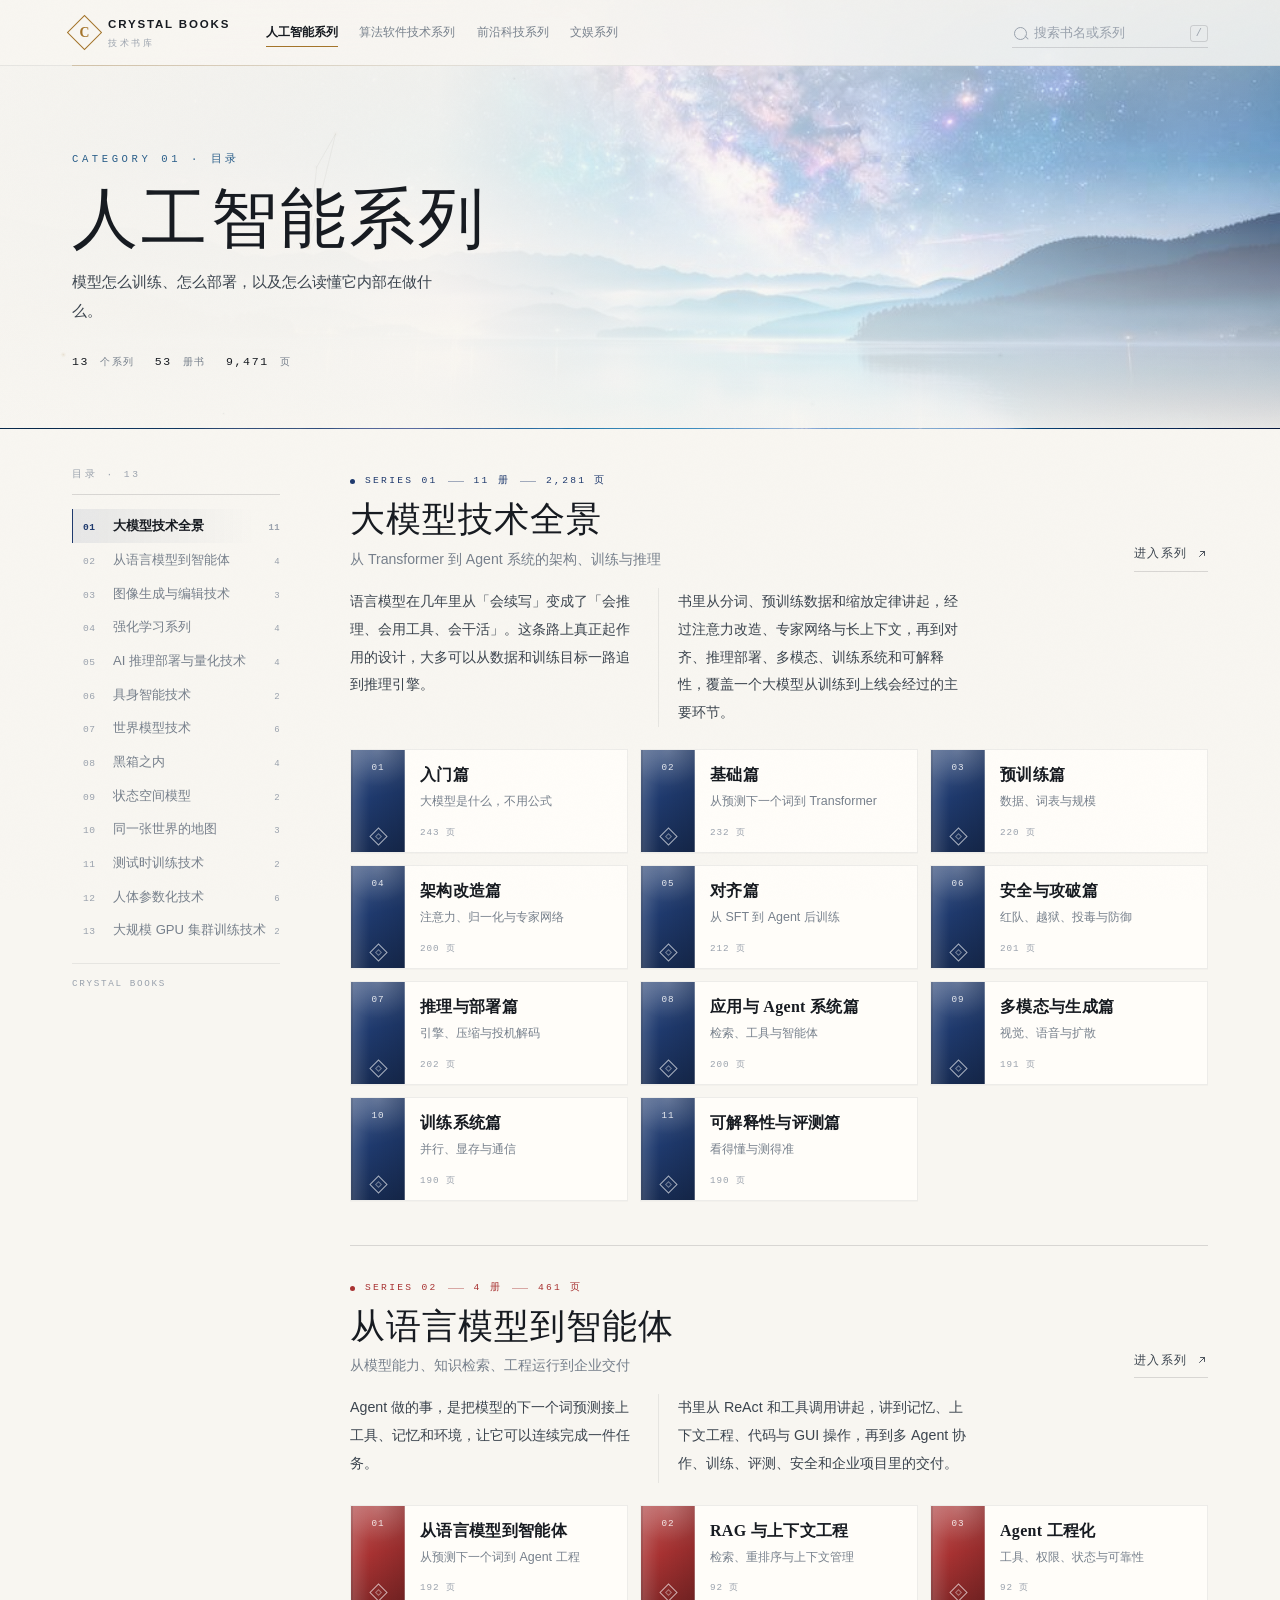
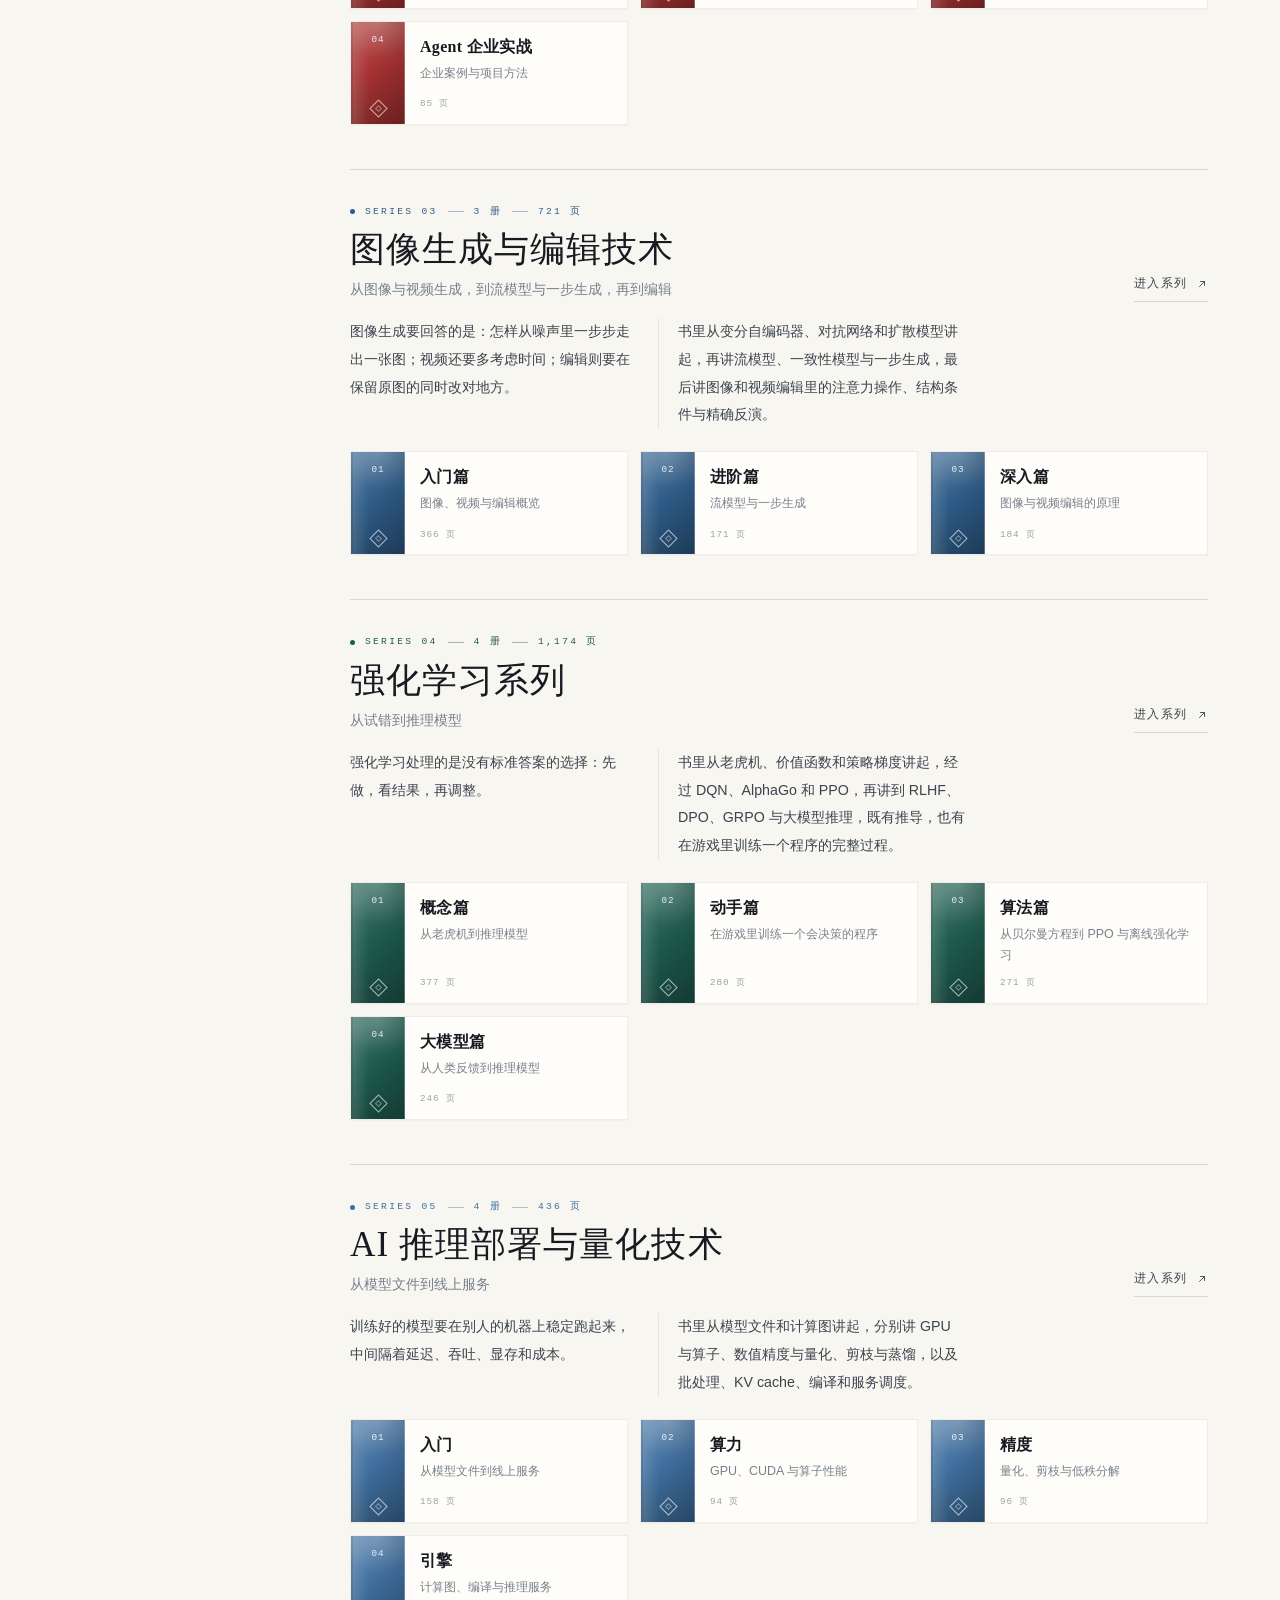
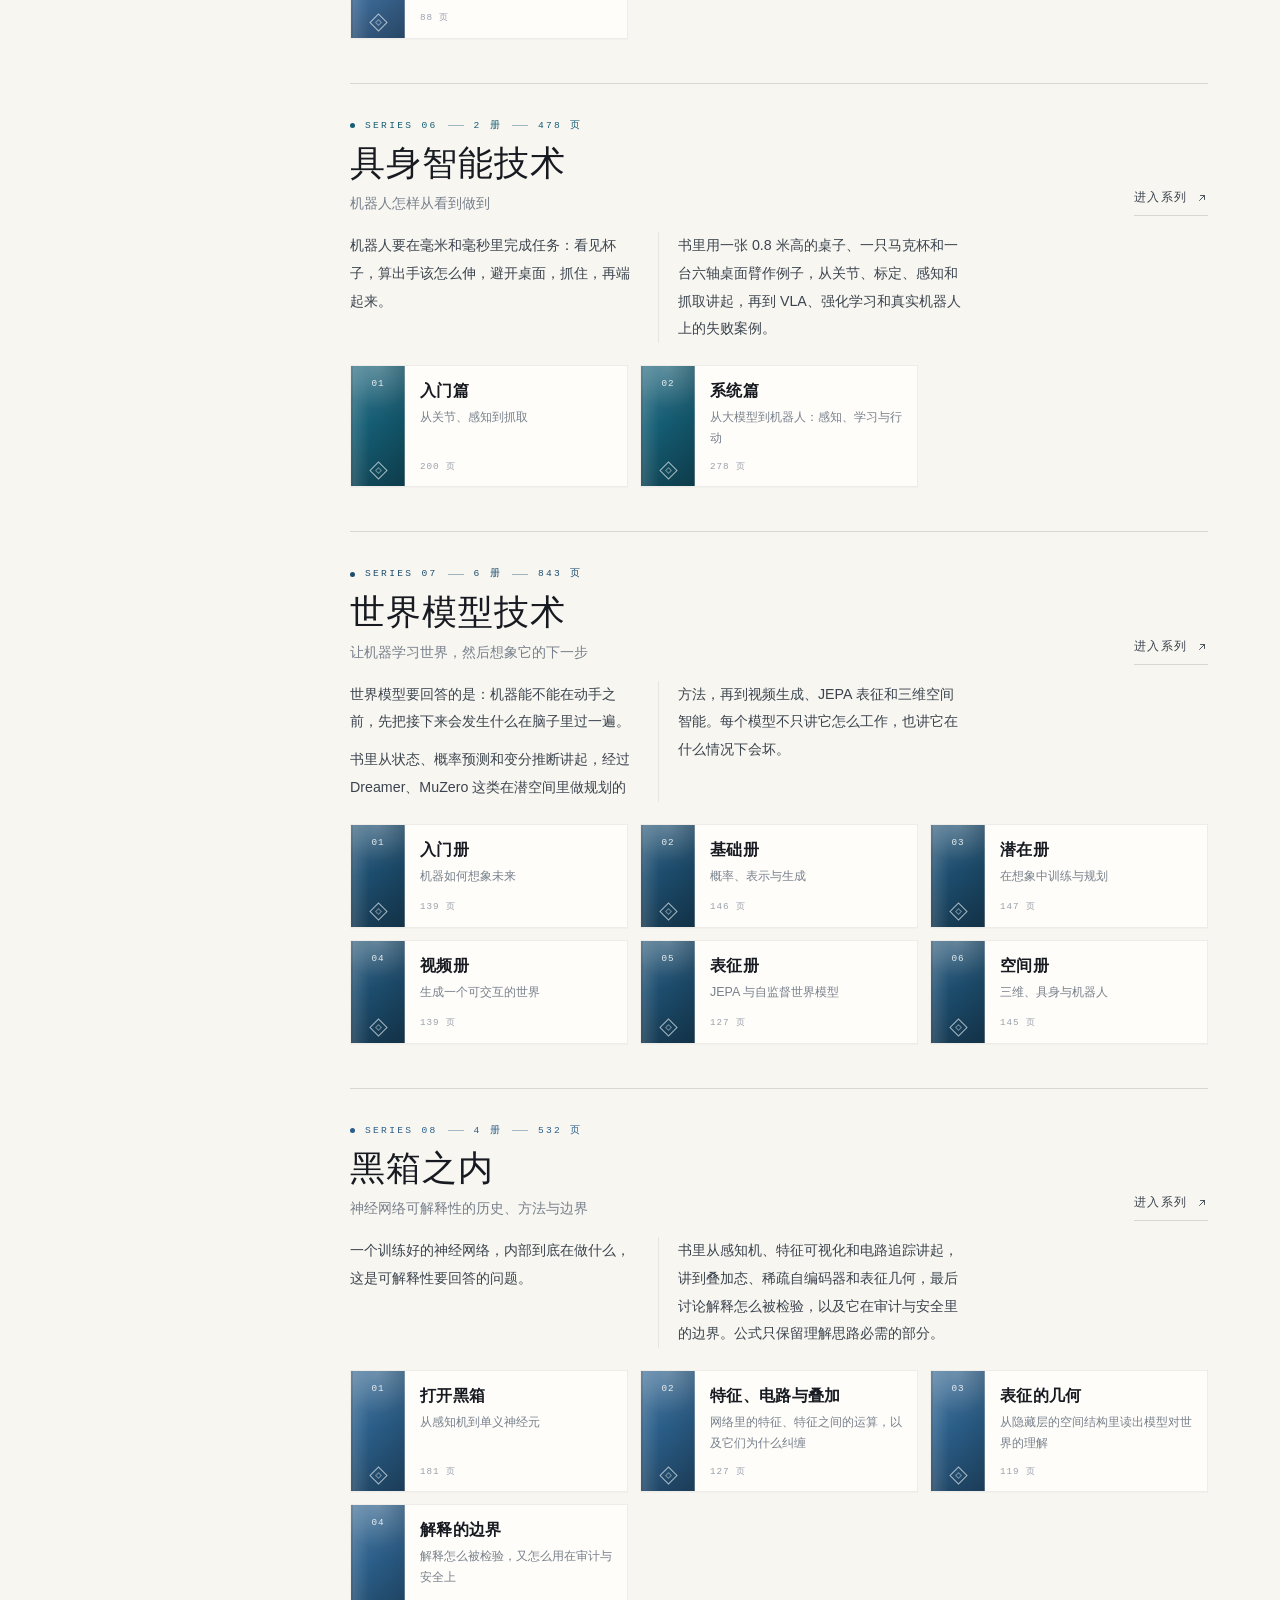
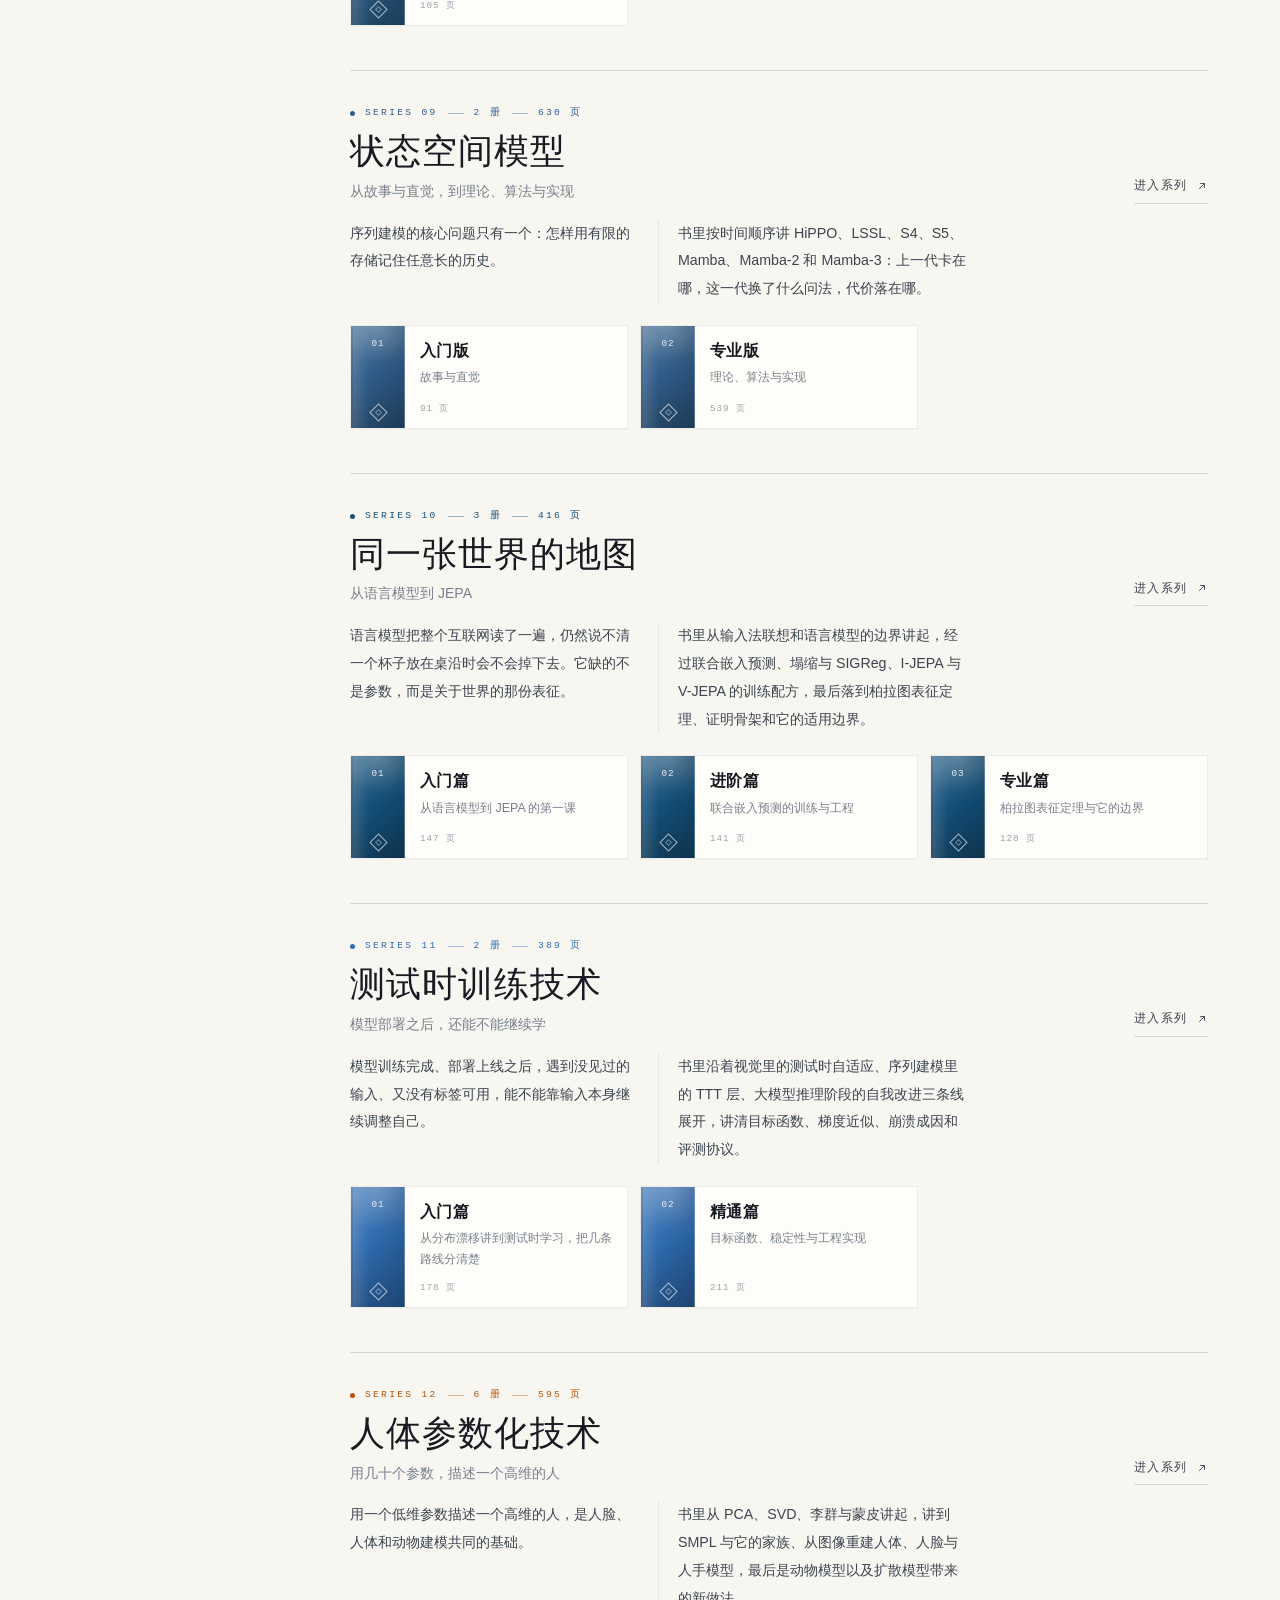
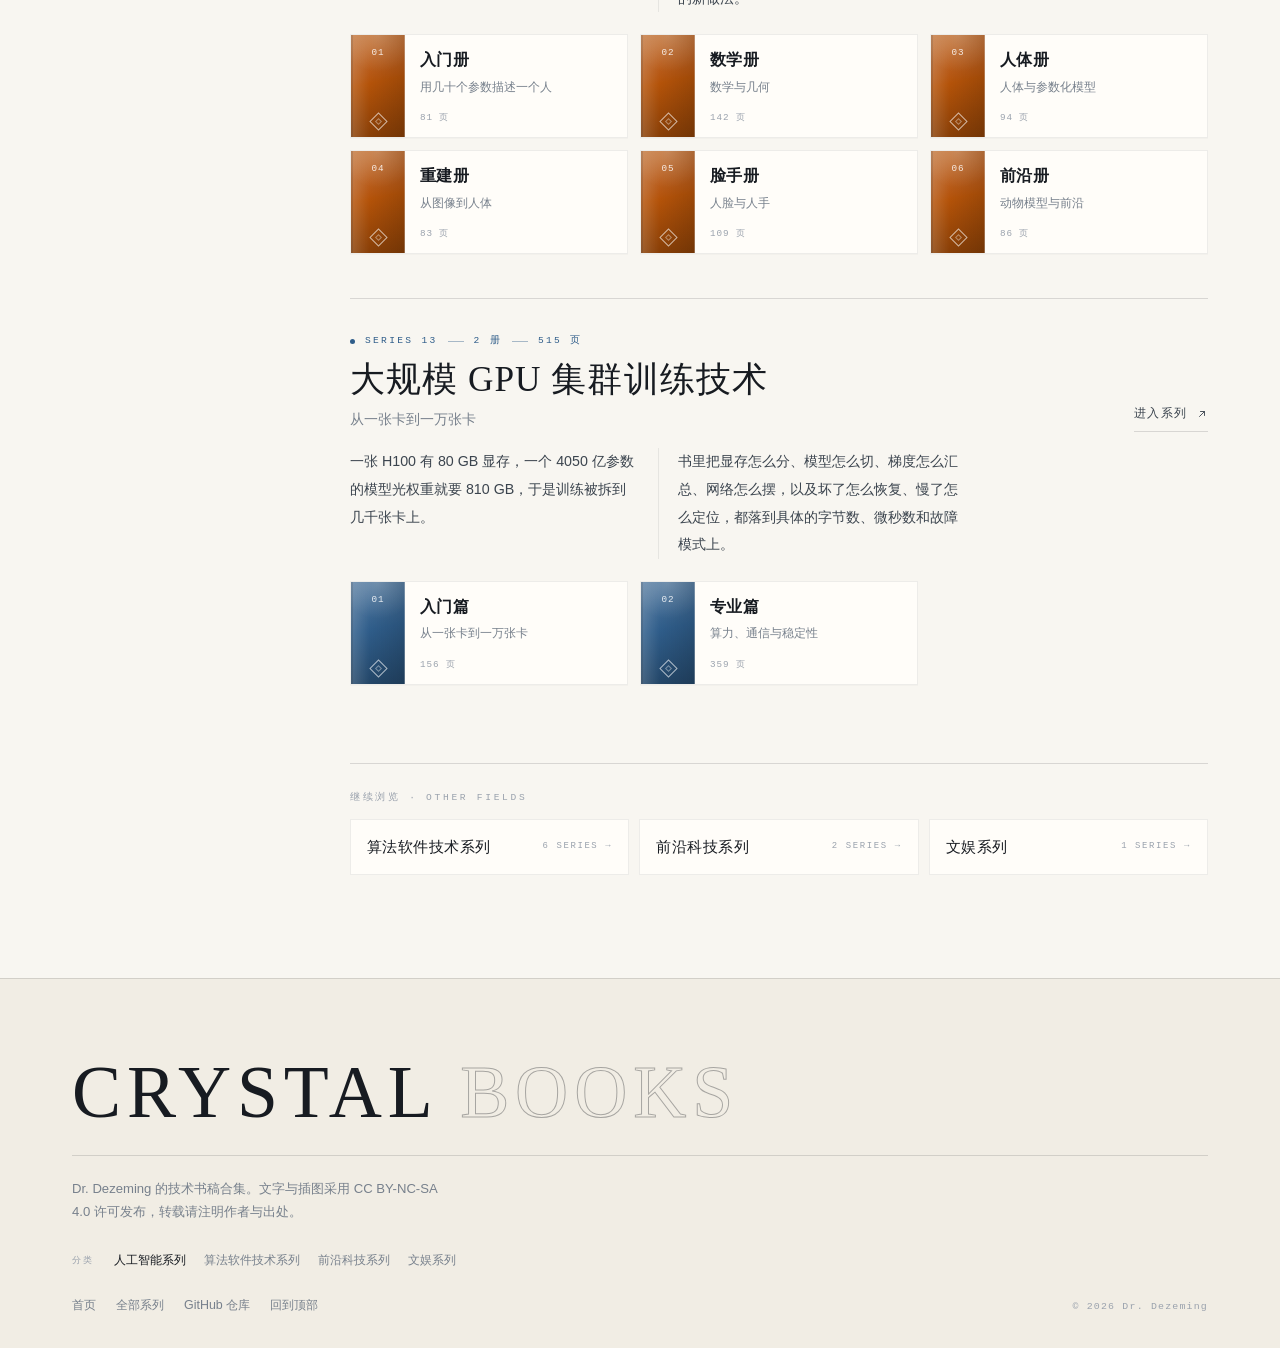
==== commit fb4e6128: "同步书稿最新页数与目录：黑箱之内改用 v1–v4，总页数 9,555 → 14,968" ====
--- a/ai.html
+++ b/ai.html
@@ -63,7 +63,7 @@
 <script>
 window.PAGE = { mode: "category", cat: "ai" };
 window.CATEGORIES = [{"id":"ai","name":"人工智能系列","desc":"模型怎么训练、怎么部署，以及怎么读懂它内部在做什么。","color":"#2b5f8a","bg":"assets/bg/04.jpg","wash":0.5},{"id":"software","name":"算法软件技术系列","desc":"渲染、系统、安全，都是要落到代码上的问题。","color":"#8a5a2b","bg":"assets/bg/27.jpg","wash":0.42},{"id":"frontier","name":"前沿科技系列","desc":"量子计算、全脑仿真，以及还在成形的研究方向。","color":"#1f6b63","bg":"assets/bg/03.jpg","wash":0.6},{"id":"culture","name":"文娱系列","desc":"摄影与影像，偏动手，也偏审美。","color":"#8a4a5a","bg":"assets/bg/18.jpg","wash":0.48}];
-window.BOOK_DATA = [{"name":"大模型技术全景","chip":"大模型","subtitle":"从 Transformer 到 Agent 系统的架构、训练与推理","intro":["语言模型在几年里从「会续写」变成了「会推理、会用工具、会干活」。这条路上真正起作用的设计，大多可以从数据和训练目标一路追到推理引擎。","书里从分词、预训练数据和缩放定律讲起，经过注意力改造、专家网络与长上下文，再到对齐、推理部署、多模态、训练系统和可解释性，覆盖一个大模型从训练到上线会经过的主要环节。"],"theme":"#1f3a6e","site":"https://ai-crystal.github.io/LLM/","repo":"https://github.com/ai-crystal/LLM","available":true,"pages":1420,"books":[{"title":"入门篇","one":"大模型是什么，不用公式","pages":172,"chapters":22,"url":"https://ai-crystal.github.io/LLM/#/books/v1-intro/README","available":true},{"title":"基础篇","one":"从预测下一个词到 Transformer","pages":157,"chapters":11,"url":"https://ai-crystal.github.io/LLM/#/books/v2-basics/README","available":true},{"title":"预训练篇","one":"数据、词表与规模","pages":147,"chapters":12,"url":"https://ai-crystal.github.io/LLM/#/books/v3-pretrain/README","available":true},{"title":"架构改造篇","one":"注意力、归一化与专家网络","pages":113,"chapters":10,"url":"https://ai-crystal.github.io/LLM/#/books/v4-architecture/README","available":true},{"title":"对齐篇","one":"从 SFT 到 Agent 后训练","pages":139,"chapters":12,"url":"https://ai-crystal.github.io/LLM/#/books/v5-alignment/README","available":true},{"title":"安全与攻破篇","one":"红队、越狱、投毒与防御","pages":119,"chapters":12,"url":"https://ai-crystal.github.io/LLM/#/books/v6-safety/README","available":true},{"title":"推理与部署篇","one":"引擎、压缩与投机解码","pages":125,"chapters":10,"url":"https://ai-crystal.github.io/LLM/#/books/v7-inference/README","available":true},{"title":"应用与 Agent 系统篇","one":"检索、工具与智能体","pages":124,"chapters":10,"url":"https://ai-crystal.github.io/LLM/#/books/v8-apps/README","available":true},{"title":"多模态与生成篇","one":"视觉、语音与扩散","pages":108,"chapters":9,"url":"https://ai-crystal.github.io/LLM/#/books/v9-multimodal/README","available":true},{"title":"训练系统篇","one":"并行、显存与通信","pages":110,"chapters":8,"url":"https://ai-crystal.github.io/LLM/#/books/v10-systems/README","available":true},{"title":"可解释性与评测篇","one":"看得懂与测得准","pages":106,"chapters":8,"url":"https://ai-crystal.github.io/LLM/#/books/v11-interpret/README","available":true}],"cat":"ai","cat_name":"人工智能系列","bg":"assets/bg/01.jpg","wash":0.49},{"name":"从语言模型到智能体","chip":"智能体","subtitle":"从模型能力、知识检索、工程运行到企业交付","intro":["Agent 做的事，是把模型的下一个词预测接上工具、记忆和环境，让它可以连续完成一件任务。","书里从 ReAct 和工具调用讲起，讲到记忆、上下文工程、代码与 GUI 操作，再到多 Agent 协作、训练、评测、安全和企业项目里的交付。"],"theme":"#a83232","site":"https://ai-crystal.github.io/AI-Agent-Learning/","repo":"https://github.com/ai-crystal/AI-Agent-Learning","available":true,"pages":333,"books":[{"title":"从语言模型到智能体","one":"从预测下一个词到 Agent 工程","pages":187,"chapters":17,"url":"https://ai-crystal.github.io/AI-Agent-Learning/#/books/ai-agent-foundations/README","available":true},{"title":"RAG 与上下文工程","one":"检索、重排序与上下文管理","pages":58,"chapters":10,"url":"https://ai-crystal.github.io/AI-Agent-Learning/#/books/rag-context-rerank/README","available":true},{"title":"Agent 工程化","one":"工具、权限、状态与可靠性","pages":49,"chapters":10,"url":"https://ai-crystal.github.io/AI-Agent-Learning/#/books/agent-engineering/README","available":true},{"title":"Agent 企业实战","one":"企业案例与项目方法","pages":39,"chapters":9,"url":"https://ai-crystal.github.io/AI-Agent-Learning/#/books/agent-enterprise-cases/README","available":true}],"cat":"ai","cat_name":"人工智能系列","bg":"assets/bg/02.jpg","wash":0.35},{"name":"图像生成与编辑技术","chip":"图像生成","subtitle":"从图像与视频生成，到流模型与一步生成，再到编辑","intro":["图像生成要回答的是：怎样从噪声里一步步走出一张图；视频还要多考虑时间；编辑则要在保留原图的同时改对地方。","书里从变分自编码器、对抗网络和扩散模型讲起，再讲流模型、一致性模型与一步生成，最后讲图像和视频编辑里的注意力操作、结构条件与精确反演。"],"theme":"#2f5d8a","site":"https://ai-crystal.github.io/Image-Video-Generation-Editing/","repo":"https://github.com/ai-crystal/Image-Video-Generation-Editing","available":true,"pages":220,"books":[{"title":"入门篇","one":"图像、视频与编辑概览","pages":115,"chapters":25,"url":"https://ai-crystal.github.io/Image-Video-Generation-Editing/#/books/beginner/README","available":true},{"title":"进阶篇","one":"流模型与一步生成","pages":53,"chapters":12,"url":"https://ai-crystal.github.io/Image-Video-Generation-Editing/#/books/advanced/README","available":true},{"title":"深入篇","one":"图像与视频编辑的原理","pages":52,"chapters":12,"url":"https://ai-crystal.github.io/Image-Video-Generation-Editing/#/books/editing/README","available":true}],"cat":"ai","cat_name":"人工智能系列","bg":"assets/bg/03.jpg","wash":0.55},{"name":"强化学习系列","chip":"强化学习","subtitle":"从试错到推理模型","intro":["强化学习处理的是没有标准答案的选择：先做，看结果，再调整。","书里从老虎机、价值函数和策略梯度讲起，经过 DQN、AlphaGo 和 PPO，再讲到 RLHF、DPO、GRPO 与大模型推理，既有推导，也有在游戏里训练一个程序的完整过程。"],"theme":"#1e5c4f","site":"https://ai-crystal.github.io/Reinforcement-Learning/","repo":"https://github.com/ai-crystal/Reinforcement-Learning","available":true,"pages":580,"books":[{"title":"概念篇","one":"从老虎机到推理模型","pages":254,"chapters":21,"url":"https://ai-crystal.github.io/Reinforcement-Learning/#/books/concepts/README","available":true},{"title":"动手篇","one":"在游戏里训练一个会决策的程序","pages":105,"chapters":19,"url":"https://ai-crystal.github.io/Reinforcement-Learning/#/books/hands-on/README","available":true},{"title":"算法篇","one":"从贝尔曼方程到 PPO 与离线强化学习","pages":108,"chapters":20,"url":"https://ai-crystal.github.io/Reinforcement-Learning/#/books/algorithms/README","available":true},{"title":"大模型篇","one":"从人类反馈到推理模型","pages":113,"chapters":19,"url":"https://ai-crystal.github.io/Reinforcement-Learning/#/books/llm-rl/README","available":true}],"cat":"ai","cat_name":"人工智能系列","bg":"assets/bg/04.jpg","wash":0.45},{"name":"AI 推理部署与量化技术","chip":"推理部署","subtitle":"从模型文件到线上服务","intro":["训练好的模型要在别人的机器上稳定跑起来，中间隔着延迟、吞吐、显存和成本。","书里从模型文件和计算图讲起，分别讲 GPU 与算子、数值精度与量化、剪枝与蒸馏，以及批处理、KV cache、编译和服务调度。"],"theme":"#3f6f9f","site":"https://ai-crystal.github.io/AI-Quantification-Deployment/","repo":"https://github.com/ai-crystal/AI-Quantification-Deployment","available":true,"pages":355,"books":[{"title":"入门","one":"从模型文件到线上服务","pages":116,"chapters":28,"url":"https://ai-crystal.github.io/AI-Quantification-Deployment/#/books/intro/README","available":true},{"title":"算力","one":"GPU、CUDA 与算子性能","pages":83,"chapters":14,"url":"https://ai-crystal.github.io/AI-Quantification-Deployment/#/books/compute/README","available":true},{"title":"精度","one":"量化、剪枝与低秩分解","pages":82,"chapters":15,"url":"https://ai-crystal.github.io/AI-Quantification-Deployment/#/books/precision/README","available":true},{"title":"引擎","one":"计算图、编译与推理服务","pages":74,"chapters":14,"url":"https://ai-crystal.github.io/AI-Quantification-Deployment/#/books/engine/README","available":true}],"cat":"ai","cat_name":"人工智能系列","bg":"assets/bg/05.jpg","wash":0.49},{"name":"具身智能技术","chip":"具身智能","subtitle":"机器人怎样从看到做到","intro":["机器人要在毫米和毫秒里完成任务：看见杯子，算出手该怎么伸，避开桌面，抓住，再端起来。","书里用一张 0.8 米高的桌子、一只马克杯和一台六轴桌面臂作例子，从关节、标定、感知和抓取讲起，再到 VLA、强化学习和真实机器人上的失败案例。"],"theme":"#155e75","site":"https://ai-crystal.github.io/Embodied-AI/","repo":"https://github.com/ai-crystal/Embodied-AI","available":true,"pages":361,"books":[{"title":"入门篇","one":"从关节、感知到抓取","pages":156,"chapters":18,"url":"https://ai-crystal.github.io/Embodied-AI/#/books/intro/README","available":true},{"title":"系统篇","one":"从大模型到机器人：感知、学习与行动","pages":205,"chapters":21,"url":"https://ai-crystal.github.io/Embodied-AI/#/books/system/README","available":true}],"cat":"ai","cat_name":"人工智能系列","bg":"assets/bg/06.jpg","wash":0.46},{"name":"世界模型技术","chip":"世界模型","subtitle":"让机器学习世界，然后想象它的下一步","intro":["世界模型要回答的是：机器能不能在动手之前，先把接下来会发生什么在脑子里过一遍。","书里从状态、概率预测和变分推断讲起，经过 Dreamer、MuZero 这类在潜空间里做规划的方法，再到视频生成、JEPA 表征和三维空间智能。每个模型不只讲它怎么工作，也讲它在什么情况下会坏。"],"theme":"#1d4e6f","site":"https://ai-crystal.github.io/World-Model/","repo":"https://github.com/ai-crystal/World-Model","available":true,"pages":478,"books":[{"title":"入门册","one":"机器如何想象未来","pages":73,"chapters":10,"url":"https://ai-crystal.github.io/World-Model/#/books/intro/README","available":true},{"title":"基础册","one":"概率、表示与生成","pages":88,"chapters":10,"url":"https://ai-crystal.github.io/World-Model/#/books/foundations/README","available":true},{"title":"潜在册","one":"在想象中训练与规划","pages":83,"chapters":10,"url":"https://ai-crystal.github.io/World-Model/#/books/latent/README","available":true},{"title":"视频册","one":"生成一个可交互的世界","pages":80,"chapters":10,"url":"https://ai-crystal.github.io/World-Model/#/books/video/README","available":true},{"title":"表征册","one":"JEPA 与自监督世界模型","pages":72,"chapters":9,"url":"https://ai-crystal.github.io/World-Model/#/books/jepa/README","available":true},{"title":"空间册","one":"三维、具身与机器人","pages":82,"chapters":10,"url":"https://ai-crystal.github.io/World-Model/#/books/spatial/README","available":true}],"cat":"ai","cat_name":"人工智能系列","bg":"assets/bg/07.jpg","wash":0.32},{"name":"黑箱之内","chip":"黑箱之内","subtitle":"神经网络可解释性的历史、方法与边界","intro":["一个训练好的神经网络，内部到底在做什么，这是可解释性要回答的问题。","书里从感知机、特征可视化和电路追踪讲起，讲到叠加态、稀疏自编码器和表征几何，最后讨论解释怎么被检验，以及它在审计与安全里的边界。公式只保留理解思路必需的部分。"],"theme":"#2b5f8a","site":"https://ai-crystal.github.io/Interpretable-NN/","repo":"https://github.com/ai-crystal/Interpretable-NN","available":true,"pages":0,"books":[{"title":"打开黑箱","one":"从感知机到单义神经元","pages":0,"chapters":0,"url":"https://ai-crystal.github.io/Interpretable-NN/#/books/01-seeing-the-black-box/README","available":true},{"title":"特征、电路与叠加","one":"网络里的特征、特征之间的运算，以及它们为什么纠缠","pages":0,"chapters":0,"url":"https://ai-crystal.github.io/Interpretable-NN/#/books/02-features-circuits/README","available":true},{"title":"表征的几何","one":"从隐藏层的空间结构里读出模型对世界的理解","pages":0,"chapters":0,"url":"https://ai-crystal.github.io/Interpretable-NN/#/books/03-geometry-of-representation/README","available":true},{"title":"解释的边界","one":"解释怎么被检验，又怎么用在审计与安全上","pages":0,"chapters":0,"url":"https://ai-crystal.github.io/Interpretable-NN/#/books/04-limits-of-explanation/README","available":true}],"cat":"ai","cat_name":"人工智能系列","bg":"assets/bg/08.jpg","wash":0.42},{"name":"状态空间模型","chip":"状态空间","subtitle":"从故事与直觉，到理论、算法与实现","intro":["序列建模的核心问题只有一个：怎样用有限的存储记住任意长的历史。","书里按时间顺序讲 HiPPO、LSSL、S4、S5、Mamba、Mamba-2 和 Mamba-3：上一代卡在哪，这一代换了什么问法，代价落在哪。"],"theme":"#2f5d8a","site":"https://ai-crystal.github.io/Mamba/","repo":"https://github.com/ai-crystal/Mamba","available":true,"pages":404,"books":[{"title":"入门版","one":"故事与直觉","pages":41,"chapters":14,"url":"https://ai-crystal.github.io/Mamba/#/books/intro/README","available":true},{"title":"专业版","one":"理论、算法与实现","pages":363,"chapters":35,"url":"https://ai-crystal.github.io/Mamba/#/books/pro/README","available":true}],"cat":"ai","cat_name":"人工智能系列","bg":"assets/bg/09.jpg","wash":0.29},{"name":"同一张世界的地图","chip":"JEPA","subtitle":"从语言模型到 JEPA","intro":["语言模型把整个互联网读了一遍，仍然说不清一个杯子放在桌沿时会不会掉下去。它缺的不是参数，而是关于世界的那份表征。","书里从输入法联想和语言模型的边界讲起，经过联合嵌入预测、塌缩与 SIGReg、I-JEPA 与 V-JEPA 的训练配方，最后落到柏拉图表征定理、证明骨架和它的适用边界。"],"theme":"#14507a","site":"https://ai-crystal.github.io/JEPA-World-Knowledge-Model/","repo":"https://github.com/ai-crystal/JEPA-World-Knowledge-Model","available":true,"pages":235,"books":[{"title":"入门篇","one":"从语言模型到 JEPA 的第一课","pages":74,"chapters":13,"url":"https://ai-crystal.github.io/JEPA-World-Knowledge-Model/#/books/basics/README","available":true},{"title":"进阶篇","one":"联合嵌入预测的训练与工程","pages":83,"chapters":12,"url":"https://ai-crystal.github.io/JEPA-World-Knowledge-Model/#/books/practice/README","available":true},{"title":"专业篇","one":"柏拉图表征定理与它的边界","pages":78,"chapters":8,"url":"https://ai-crystal.github.io/JEPA-World-Knowledge-Model/#/books/theory/README","available":true}],"cat":"ai","cat_name":"人工智能系列","bg":"assets/bg/10.jpg","wash":0.33},{"name":"测试时训练技术","chip":"测试时训练技术","subtitle":"模型部署之后，还能不能继续学","intro":["模型训练完成、部署上线之后，遇到没见过的输入、又没有标签可用，能不能靠输入本身继续调整自己。","书里沿着视觉里的测试时自适应、序列建模里的 TTT 层、大模型推理阶段的自我改进三条线展开，讲清目标函数、梯度近似、崩溃成因和评测协议。"],"theme":"#2e6bb0","site":"https://ai-crystal.github.io/Test-Time-Training/","repo":"https://github.com/ai-crystal/Test-Time-Training","available":true,"pages":389,"books":[{"title":"入门篇","one":"从分布漂移讲到测试时学习，把几条路线分清楚","pages":178,"chapters":11,"url":"https://ai-crystal.github.io/Test-Time-Training/#/books/beginner/README","available":true},{"title":"精通篇","one":"目标函数、稳定性与工程实现","pages":211,"chapters":12,"url":"https://ai-crystal.github.io/Test-Time-Training/#/books/mastery/README","available":true}],"cat":"ai","cat_name":"人工智能系列","bg":"assets/bg/11.jpg","wash":0.34},{"name":"人体参数化技术","chip":"人体参数化","subtitle":"用几十个参数，描述一个高维的人","intro":["用一个低维参数描述一个高维的人，是人脸、人体和动物建模共同的基础。","书里从 PCA、SVD、李群与蒙皮讲起，讲到 SMPL 与它的家族、从图像重建人体、人脸与人手模型，最后是动物模型以及扩散模型带来的新做法。"],"theme":"#b45309","site":"https://ai-crystal.github.io/Human-body-Param/","repo":"https://github.com/ai-crystal/Human-body-Param","available":true,"pages":377,"books":[{"title":"入门册","one":"用几十个参数描述一个人","pages":63,"chapters":8,"url":"https://ai-crystal.github.io/Human-body-Param/#/books/intro/README","available":true},{"title":"数学册","one":"数学与几何","pages":99,"chapters":7,"url":"https://ai-crystal.github.io/Human-body-Param/#/books/math/README","available":true},{"title":"人体册","one":"人体与参数化模型","pages":52,"chapters":4,"url":"https://ai-crystal.github.io/Human-body-Param/#/books/body/README","available":true},{"title":"重建册","one":"从图像到人体","pages":45,"chapters":5,"url":"https://ai-crystal.github.io/Human-body-Param/#/books/recon/README","available":true},{"title":"脸手册","one":"人脸与人手","pages":69,"chapters":7,"url":"https://ai-crystal.github.io/Human-body-Param/#/books/face-hand/README","available":true},{"title":"前沿册","one":"动物模型与前沿","pages":49,"chapters":5,"url":"https://ai-crystal.github.io/Human-body-Param/#/books/frontier/README","available":true}],"cat":"ai","cat_name":"人工智能系列","bg":"assets/bg/12.jpg","wash":0.26},{"name":"大规模 GPU 集群训练技术","chip":"GPU 集群","subtitle":"从一张卡到一万张卡","intro":["一张 H100 有 80 GB 显存，一个 4050 亿参数的模型光权重就要 810 GB，于是训练被拆到几千张卡上。","书里把显存怎么分、模型怎么切、梯度怎么汇总、网络怎么摆，以及坏了怎么恢复、慢了怎么定位，都落到具体的字节数、微秒数和故障模式上。"],"theme":"#2f5d8a","site":"https://ai-crystal.github.io/GPU-Cluster-Training/","repo":"https://github.com/ai-crystal/GPU-Cluster-Training","available":true,"pages":334,"books":[{"title":"入门篇","one":"从一张卡到一万张卡","pages":98,"chapters":15,"url":"https://ai-crystal.github.io/GPU-Cluster-Training/#/books/intro/README","available":true},{"title":"专业篇","one":"算力、通信与稳定性","pages":236,"chapters":28,"url":"https://ai-crystal.github.io/GPU-Cluster-Training/#/books/pro/README","available":true}],"cat":"ai","cat_name":"人工智能系列","bg":"assets/bg/13.jpg","wash":0.24},{"name":"专业级渲染技术","chip":"渲染","subtitle":"材质、光学与几何的渲染实现","intro":["一个材质为什么长成那个公式，公式里的每一项在物理上对应什么，换到另一种材料上哪些假设会碎掉。","书里从 Fresnel、微表面、能量补偿和分层采样这些共同基础讲起，再分别讲布料、毛发、次表面散射、光谱、各向异性金属、体素、波动光学、蓄水池重采样，以及符号距离场和电磁场。"],"theme":"#b5651d","site":"https://ai-crystal.github.io/Rendering-Technique/","repo":"https://github.com/ai-crystal/Rendering-Technique","available":true,"pages":1065,"books":[{"title":"材质渲染的骨架","one":"微表面、Fresnel、能量补偿、分层与采样","pages":77,"chapters":14,"url":"https://ai-crystal.github.io/Rendering-Technique/#/books/beginner/README","available":true},{"title":"布料渲染","one":"纤维散射、纱线模型、sheen 与薄织物透射","pages":79,"chapters":12,"url":"https://ai-crystal.github.io/Rendering-Technique/#/books/cloth/README","available":true},{"title":"毛发渲染","one":"Marschner 模型、双散射、远距离 LOD 与采样","pages":64,"chapters":10,"url":"https://ai-crystal.github.io/Rendering-Technique/#/books/hair/README","available":true},{"title":"次表面散射与 BSSRDF","one":"辐射传输、扩散近似、偶极子、随机游走","pages":112,"chapters":22,"url":"https://ai-crystal.github.io/Rendering-Technique/#/books/sss/README","available":true},{"title":"光谱渲染","one":"光子与相干、上采样、神经基底、色散与荧光","pages":126,"chapters":20,"url":"https://ai-crystal.github.io/Rendering-Technique/#/books/spectral/README","available":true},{"title":"各向异性金属","one":"复折射率、各向异性 GGX、拉丝与氧化层","pages":59,"chapters":9,"url":"https://ai-crystal.github.io/Rendering-Technique/#/books/aniso-metal/README","available":true},{"title":"体素渲染","one":"稀疏体素、体素化、锥追踪与体素光照","pages":58,"chapters":9,"url":"https://ai-crystal.github.io/Rendering-Technique/#/books/voxel/README","available":true},{"title":"波动光学渲染","one":"衍射、薄膜干涉、结构色与偏振","pages":71,"chapters":10,"url":"https://ai-crystal.github.io/Rendering-Technique/#/books/wave-optics/README","available":true},{"title":"基于储蓄池的渲染","one":"MIS、带权蓄水池、RIS、ReSTIR 与 GRIS","pages":94,"chapters":15,"url":"https://ai-crystal.github.io/Rendering-Technique/#/books/reservoir/README","available":true},{"title":"符号距离场与渲染","one":"从距离函数到光线步进与全局光照","pages":95,"chapters":18,"url":"https://ai-crystal.github.io/Rendering-Technique/#/books/sdf/README","available":true},{"title":"从初高中物理到麦克斯韦方程组","one":"一步一步推出电磁场","pages":230,"chapters":28,"url":"https://ai-crystal.github.io/Rendering-Technique/#/books/physics/README","available":true}],"cat":"software","cat_name":"算法软件技术系列","bg":"assets/bg/14.jpg","wash":0.24},{"name":"HDR 技术系列","chip":"HDR","subtitle":"从像素到眼睛，再到色彩科学与工程实现","intro":["HDR 牵涉显示、内容、色彩和接口几个环节，任何一个环节没对上，画面就会不对。","书里从 SDR 的来历、亮度和色域讲起，讲到 PQ 与 HLG、HDR10 与杜比视界、面板与背光、接口与元数据，再往色彩测量、色貌模型和色域映射里走。"],"theme":"#1f5e8c","site":"https://ai-crystal.github.io/HDR-Learning/","repo":"https://github.com/ai-crystal/HDR-Learning","available":true,"pages":316,"books":[{"title":"入门篇","one":"HDR 超详解：从像素到眼睛的完整指南","pages":214,"chapters":20,"url":"https://ai-crystal.github.io/HDR-Learning/#/books/beginner/README","available":true},{"title":"色彩科学篇","one":"从颜色测量到色貌与色域映射","pages":52,"chapters":6,"url":"https://ai-crystal.github.io/HDR-Learning/#/books/color-science/README","available":true},{"title":"HDR 技术篇","one":"传递函数、元数据、映射与显示","pages":50,"chapters":6,"url":"https://ai-crystal.github.io/HDR-Learning/#/books/hdr-tech/README","available":true}],"cat":"software","cat_name":"算法软件技术系列","bg":"assets/bg/15.jpg","wash":0.3},{"name":"物理模拟技术","chip":"物理模拟","subtitle":"把连续的世界切成计算机算得动的块","intro":["旗子被风吹起、墙塌下来、组织受压回弹，背后是同一件事：把物理定律离散化，在有限的时间里算出来。","书里从向量、旋转、积分和线性求解讲起，分别处理刚体、布料、流体、颗粒与雪，再讲到 GPU 上的数据布局、稀疏网格和可微物理。每类方法都讲它为什么长成这样、在什么地方会失效。"],"theme":"#1d4e5f","site":"https://ai-crystal.github.io/Physics-Simulation/","repo":"https://github.com/ai-crystal/Physics-Simulation","available":true,"pages":838,"books":[{"title":"入门篇","one":"从抛物线到可微世界","pages":109,"chapters":12,"url":"https://ai-crystal.github.io/Physics-Simulation/#/books/intro/README","available":true},{"title":"数学基础","one":"描述运动与变形的语言","pages":117,"chapters":12,"url":"https://ai-crystal.github.io/Physics-Simulation/#/books/math/README","available":true},{"title":"刚体与碰撞","one":"让物体撞在一起","pages":102,"chapters":12,"url":"https://ai-crystal.github.io/Physics-Simulation/#/books/rigid/README","available":true},{"title":"柔体、布料与断裂","one":"会皱、会断、会回弹","pages":109,"chapters":12,"url":"https://ai-crystal.github.io/Physics-Simulation/#/books/deform/README","available":true},{"title":"流体、烟火与水面","one":"把连续介质装进格子","pages":110,"chapters":13,"url":"https://ai-crystal.github.io/Physics-Simulation/#/books/fluid/README","available":true},{"title":"颗粒、雪与物质点法","one":"沙、雪、泡沫与岩浆","pages":96,"chapters":11,"url":"https://ai-crystal.github.io/Physics-Simulation/#/books/particle/README","available":true},{"title":"高性能实现与 GPU 并行","one":"一帧十六毫秒的预算","pages":92,"chapters":11,"url":"https://ai-crystal.github.io/Physics-Simulation/#/books/gpu/README","available":true},{"title":"可微物理与神经模拟","one":"让梯度穿过时间","pages":103,"chapters":12,"url":"https://ai-crystal.github.io/Physics-Simulation/#/books/diff/README","available":true}],"cat":"software","cat_name":"算法软件技术系列","bg":"assets/bg/16.jpg","wash":0.34},{"name":"大型软件开发技术","chip":"大型软件","subtitle":"从二十行 C++ 代码到一个可交付的插件系统","intro":["一段二十行的 C++ 程序，怎样长成能加载插件、能隔离故障、能打包更新的系统。","书里从拆函数、装插件和定契约讲起，往下是命名冲突、故障隔离、进程边界、组件模板、灰度发布，最后是二十三种设计模式。"],"theme":"#1f3a5f","site":"https://ai-crystal.github.io/Large-scale-software-Introduction/","repo":"https://github.com/ai-crystal/Large-scale-software-Introduction","available":true,"pages":434,"books":[{"title":"入门篇","one":"用 C++ 从二十行代码到一个插件系统","pages":142,"chapters":12,"url":"https://ai-crystal.github.io/Large-scale-software-Introduction/#/books/vol1-basics/README","available":true},{"title":"架构篇","one":"可扩展系统的内核、契约与协作机制","pages":73,"chapters":11,"url":"https://ai-crystal.github.io/Large-scale-software-Introduction/#/books/vol2-architecture/README","available":true},{"title":"工程篇","one":"组件模板、分发生态与稳定运行","pages":67,"chapters":11,"url":"https://ai-crystal.github.io/Large-scale-software-Introduction/#/books/vol3-engineering/README","available":true},{"title":"模式篇","one":"二十三种可复用的解法","pages":152,"chapters":23,"url":"https://ai-crystal.github.io/Large-scale-software-Introduction/#/books/vol4-patterns/README","available":true}],"cat":"software","cat_name":"算法软件技术系列","bg":"assets/bg/17.jpg","wash":0.4},{"name":"远程之门","chip":"远程之门","subtitle":"远程操作的技术细节","intro":["从一条 ssh 登录到几百 TB 的对象存储，再到把程序做成别人能用的服务。","书里从地址、端口、域名和 ssh 讲起，经过堡垒机、对象存储、隧道和长任务，再拆开 SSH 的线格式、密钥交换、签名与证书链。"],"theme":"#1f5e8c","site":"https://ai-crystal.github.io/Remote-operation-technology/","repo":"https://github.com/ai-crystal/Remote-operation-technology","available":true,"pages":301,"books":[{"title":"入门册","one":"远程操作入门","pages":119,"chapters":23,"url":"https://ai-crystal.github.io/Remote-operation-technology/#/books/beginner/README","available":true},{"title":"进阶册","one":"远程操作的技术细节","pages":151,"chapters":18,"url":"https://ai-crystal.github.io/Remote-operation-technology/#/books/intermediate/README","available":true},{"title":"深入册","one":"协议、密码学与实现细节","pages":31,"chapters":6,"url":"https://ai-crystal.github.io/Remote-operation-technology/#/books/deep/README","available":true}],"cat":"software","cat_name":"算法软件技术系列","bg":"assets/bg/18.jpg","wash":0.43},{"name":"黑客技术与安全原理","chip":"黑客","subtitle":"一套讲攻防原理的中文技术书","intro":["入侵往往不是攻破哪一道密码，而是让一台只会照做指令的机器执行了一段原本不属于它的指令。","书里从 1971 年第一只会自我复制的程序讲到今天的勒索产业，从晶体管、内存和系统调用讲到栈溢出、中间人攻击与供应链投毒，再落到虚拟机靶场里的侦察、验证、利用、提权和应急响应。"],"theme":"#0f5c5c","site":"https://ai-crystal.github.io/Hacker-Techniques/","repo":"https://github.com/ai-crystal/Hacker-Techniques","available":true,"pages":538,"books":[{"title":"入门篇","one":"从病毒史到今天的攻防","pages":199,"chapters":24,"url":"https://ai-crystal.github.io/Hacker-Techniques/#/books/beginner/README","available":true},{"title":"理论篇","one":"漏洞、内存与协议的深层结构","pages":147,"chapters":16,"url":"https://ai-crystal.github.io/Hacker-Techniques/#/books/theory/README","available":true},{"title":"实战篇","one":"从靶场到真实对抗","pages":192,"chapters":18,"url":"https://ai-crystal.github.io/Hacker-Techniques/#/books/practice/README","available":true}],"cat":"software","cat_name":"算法软件技术系列","bg":"assets/bg/19.jpg","wash":0.21},{"name":"量子技术","chip":"量子","subtitle":"从黑体辐射到量子芯片","intro":["量子技术不只是量子计算。它还涉及通信、精密测量、器件和纠错。","书里从黑体辐射、双缝和单光子讲起，经过量子比特、量子门与算法，再到超导、离子、原子、光子这些硬件平台，以及纠错、通信和量子网络。"],"theme":"#103257","site":"https://ai-crystal.github.io/Quantum-Technology/","repo":"https://github.com/ai-crystal/Quantum-Technology","available":true,"pages":308,"books":[{"title":"量子技术入门","one":"从黑体辐射到量子芯片","pages":50,"chapters":18,"url":"https://ai-crystal.github.io/Quantum-Technology/#/books/intro/README","available":true},{"title":"量子力学与实验基础","one":"从双缝到单光子","pages":74,"chapters":20,"url":"https://ai-crystal.github.io/Quantum-Technology/#/books/foundations/README","available":true},{"title":"量子计算与算法","one":"从量子比特到因式分解","pages":48,"chapters":19,"url":"https://ai-crystal.github.io/Quantum-Technology/#/books/computing/README","available":true},{"title":"量子器件与硬件平台","one":"超导、离子、原子与光子","pages":55,"chapters":19,"url":"https://ai-crystal.github.io/Quantum-Technology/#/books/devices/README","available":true},{"title":"量子纠错与容错","one":"从重复码到表面码","pages":33,"chapters":15,"url":"https://ai-crystal.github.io/Quantum-Technology/#/books/qec/README","available":true},{"title":"量子通信与量子网络","one":"从 BB84 到量子互联网","pages":48,"chapters":15,"url":"https://ai-crystal.github.io/Quantum-Technology/#/books/network/README","available":true}],"cat":"frontier","cat_name":"前沿科技系列","bg":"assets/bg/20.jpg","wash":0.19},{"name":"全脑仿真","chip":"全脑仿真","subtitle":"从果蝇大脑到数字心智","intro":["2024 年，一只成年果蝇的完整大脑被逐突触地测绘出来，约 13.9 万个神经元、5000 万个连接。有人把这套接线图接到计算模型上，让它在虚拟身体里走动、理毛、靠近食物。","书里从神经元、神经信号和成像技术讲起，经过连接组学的历史与现状，再讨论怎样把一张接线图变成可求解的方程、怎样评估仿真是否可信。"],"theme":"#2f5d72","site":"https://ai-crystal.github.io/Brain-Connectivity-Simulation/","repo":"https://github.com/ai-crystal/Brain-Connectivity-Simulation","available":true,"pages":269,"books":[{"title":"从神经元到果蝇大脑","one":"从一只果蝇的脑讲起，把全脑仿真的来龙去脉说清楚","pages":143,"chapters":13,"url":"https://ai-crystal.github.io/Brain-Connectivity-Simulation/#/books/intro/README","available":true},{"title":"连接组、动力学与仿真","one":"把接线图写成方程，再把方程跑起来","pages":126,"chapters":12,"url":"https://ai-crystal.github.io/Brain-Connectivity-Simulation/#/books/theory/README","available":true}],"cat":"frontier","cat_name":"前沿科技系列","bg":"assets/bg/21.jpg","wash":0.25},{"name":"光的语言","chip":"摄影","subtitle":"摄影技术系统教程","intro":["摄影从光进入相机开始。光圈、快门、感光度决定曝光，镜头和焦距决定视角，光线、色彩和构图决定画面最后的样子。","书里依次讲对焦、测光、镜头、白平衡、构图、闪光和后期，再落到人像、风光、街头、静物这些具体题材，最后是器材选择与色彩管理。"],"theme":"#23507a","site":"https://dezeming.github.io/photography-book/","repo":"","available":false,"pages":0,"books":[{"title":"光的语言","one":"摄影技术系统教程","pages":0,"chapters":20,"url":"","available":false}],"cat":"culture","cat_name":"文娱系列","bg":"assets/bg/22.jpg","wash":0.49}];
+window.BOOK_DATA = [{"name":"大模型技术全景","chip":"大模型","subtitle":"从 Transformer 到 Agent 系统的架构、训练与推理","intro":["语言模型在几年里从「会续写」变成了「会推理、会用工具、会干活」。这条路上真正起作用的设计，大多可以从数据和训练目标一路追到推理引擎。","书里从分词、预训练数据和缩放定律讲起，经过注意力改造、专家网络与长上下文，再到对齐、推理部署、多模态、训练系统和可解释性，覆盖一个大模型从训练到上线会经过的主要环节。"],"theme":"#1f3a6e","site":"https://ai-crystal.github.io/LLM/","repo":"https://github.com/ai-crystal/LLM","available":true,"pages":2281,"books":[{"title":"入门篇","one":"大模型是什么，不用公式","pages":243,"chapters":22,"url":"https://ai-crystal.github.io/LLM/#/books/v1-intro/README","available":true},{"title":"基础篇","one":"从预测下一个词到 Transformer","pages":232,"chapters":11,"url":"https://ai-crystal.github.io/LLM/#/books/v2-basics/README","available":true},{"title":"预训练篇","one":"数据、词表与规模","pages":220,"chapters":12,"url":"https://ai-crystal.github.io/LLM/#/books/v3-pretrain/README","available":true},{"title":"架构改造篇","one":"注意力、归一化与专家网络","pages":200,"chapters":10,"url":"https://ai-crystal.github.io/LLM/#/books/v4-architecture/README","available":true},{"title":"对齐篇","one":"从 SFT 到 Agent 后训练","pages":212,"chapters":12,"url":"https://ai-crystal.github.io/LLM/#/books/v5-alignment/README","available":true},{"title":"安全与攻破篇","one":"红队、越狱、投毒与防御","pages":201,"chapters":12,"url":"https://ai-crystal.github.io/LLM/#/books/v6-safety/README","available":true},{"title":"推理与部署篇","one":"引擎、压缩与投机解码","pages":202,"chapters":10,"url":"https://ai-crystal.github.io/LLM/#/books/v7-inference/README","available":true},{"title":"应用与 Agent 系统篇","one":"检索、工具与智能体","pages":200,"chapters":10,"url":"https://ai-crystal.github.io/LLM/#/books/v8-apps/README","available":true},{"title":"多模态与生成篇","one":"视觉、语音与扩散","pages":191,"chapters":9,"url":"https://ai-crystal.github.io/LLM/#/books/v9-multimodal/README","available":true},{"title":"训练系统篇","one":"并行、显存与通信","pages":190,"chapters":8,"url":"https://ai-crystal.github.io/LLM/#/books/v10-systems/README","available":true},{"title":"可解释性与评测篇","one":"看得懂与测得准","pages":190,"chapters":8,"url":"https://ai-crystal.github.io/LLM/#/books/v11-interpret/README","available":true}],"cat":"ai","cat_name":"人工智能系列","bg":"assets/bg/01.jpg","wash":0.49},{"name":"从语言模型到智能体","chip":"智能体","subtitle":"从模型能力、知识检索、工程运行到企业交付","intro":["Agent 做的事，是把模型的下一个词预测接上工具、记忆和环境，让它可以连续完成一件任务。","书里从 ReAct 和工具调用讲起，讲到记忆、上下文工程、代码与 GUI 操作，再到多 Agent 协作、训练、评测、安全和企业项目里的交付。"],"theme":"#a83232","site":"https://ai-crystal.github.io/AI-Agent-Learning/","repo":"https://github.com/ai-crystal/AI-Agent-Learning","available":true,"pages":461,"books":[{"title":"从语言模型到智能体","one":"从预测下一个词到 Agent 工程","pages":192,"chapters":17,"url":"https://ai-crystal.github.io/AI-Agent-Learning/#/books/ai-agent-foundations/README","available":true},{"title":"RAG 与上下文工程","one":"检索、重排序与上下文管理","pages":92,"chapters":11,"url":"https://ai-crystal.github.io/AI-Agent-Learning/#/books/rag-context-rerank/README","available":true},{"title":"Agent 工程化","one":"工具、权限、状态与可靠性","pages":92,"chapters":11,"url":"https://ai-crystal.github.io/AI-Agent-Learning/#/books/agent-engineering/README","available":true},{"title":"Agent 企业实战","one":"企业案例与项目方法","pages":85,"chapters":11,"url":"https://ai-crystal.github.io/AI-Agent-Learning/#/books/agent-enterprise-cases/README","available":true}],"cat":"ai","cat_name":"人工智能系列","bg":"assets/bg/02.jpg","wash":0.35},{"name":"图像生成与编辑技术","chip":"图像生成","subtitle":"从图像与视频生成，到流模型与一步生成，再到编辑","intro":["图像生成要回答的是：怎样从噪声里一步步走出一张图；视频还要多考虑时间；编辑则要在保留原图的同时改对地方。","书里从变分自编码器、对抗网络和扩散模型讲起，再讲流模型、一致性模型与一步生成，最后讲图像和视频编辑里的注意力操作、结构条件与精确反演。"],"theme":"#2f5d8a","site":"https://ai-crystal.github.io/Image-Video-Generation-Editing/","repo":"https://github.com/ai-crystal/Image-Video-Generation-Editing","available":true,"pages":721,"books":[{"title":"入门篇","one":"图像、视频与编辑概览","pages":366,"chapters":25,"url":"https://ai-crystal.github.io/Image-Video-Generation-Editing/#/books/beginner/README","available":true},{"title":"进阶篇","one":"流模型与一步生成","pages":171,"chapters":12,"url":"https://ai-crystal.github.io/Image-Video-Generation-Editing/#/books/advanced/README","available":true},{"title":"深入篇","one":"图像与视频编辑的原理","pages":184,"chapters":12,"url":"https://ai-crystal.github.io/Image-Video-Generation-Editing/#/books/editing/README","available":true}],"cat":"ai","cat_name":"人工智能系列","bg":"assets/bg/03.jpg","wash":0.55},{"name":"强化学习系列","chip":"强化学习","subtitle":"从试错到推理模型","intro":["强化学习处理的是没有标准答案的选择：先做，看结果，再调整。","书里从老虎机、价值函数和策略梯度讲起，经过 DQN、AlphaGo 和 PPO，再讲到 RLHF、DPO、GRPO 与大模型推理，既有推导，也有在游戏里训练一个程序的完整过程。"],"theme":"#1e5c4f","site":"https://ai-crystal.github.io/Reinforcement-Learning/","repo":"https://github.com/ai-crystal/Reinforcement-Learning","available":true,"pages":1174,"books":[{"title":"概念篇","one":"从老虎机到推理模型","pages":377,"chapters":21,"url":"https://ai-crystal.github.io/Reinforcement-Learning/#/books/concepts/README","available":true},{"title":"动手篇","one":"在游戏里训练一个会决策的程序","pages":280,"chapters":19,"url":"https://ai-crystal.github.io/Reinforcement-Learning/#/books/hands-on/README","available":true},{"title":"算法篇","one":"从贝尔曼方程到 PPO 与离线强化学习","pages":271,"chapters":20,"url":"https://ai-crystal.github.io/Reinforcement-Learning/#/books/algorithms/README","available":true},{"title":"大模型篇","one":"从人类反馈到推理模型","pages":246,"chapters":19,"url":"https://ai-crystal.github.io/Reinforcement-Learning/#/books/llm-rl/README","available":true}],"cat":"ai","cat_name":"人工智能系列","bg":"assets/bg/04.jpg","wash":0.45},{"name":"AI 推理部署与量化技术","chip":"推理部署","subtitle":"从模型文件到线上服务","intro":["训练好的模型要在别人的机器上稳定跑起来，中间隔着延迟、吞吐、显存和成本。","书里从模型文件和计算图讲起，分别讲 GPU 与算子、数值精度与量化、剪枝与蒸馏，以及批处理、KV cache、编译和服务调度。"],"theme":"#3f6f9f","site":"https://ai-crystal.github.io/AI-Quantification-Deployment/","repo":"https://github.com/ai-crystal/AI-Quantification-Deployment","available":true,"pages":436,"books":[{"title":"入门","one":"从模型文件到线上服务","pages":158,"chapters":28,"url":"https://ai-crystal.github.io/AI-Quantification-Deployment/#/books/intro/README","available":true},{"title":"算力","one":"GPU、CUDA 与算子性能","pages":94,"chapters":14,"url":"https://ai-crystal.github.io/AI-Quantification-Deployment/#/books/compute/README","available":true},{"title":"精度","one":"量化、剪枝与低秩分解","pages":96,"chapters":15,"url":"https://ai-crystal.github.io/AI-Quantification-Deployment/#/books/precision/README","available":true},{"title":"引擎","one":"计算图、编译与推理服务","pages":88,"chapters":14,"url":"https://ai-crystal.github.io/AI-Quantification-Deployment/#/books/engine/README","available":true}],"cat":"ai","cat_name":"人工智能系列","bg":"assets/bg/05.jpg","wash":0.49},{"name":"具身智能技术","chip":"具身智能","subtitle":"机器人怎样从看到做到","intro":["机器人要在毫米和毫秒里完成任务：看见杯子，算出手该怎么伸，避开桌面，抓住，再端起来。","书里用一张 0.8 米高的桌子、一只马克杯和一台六轴桌面臂作例子，从关节、标定、感知和抓取讲起，再到 VLA、强化学习和真实机器人上的失败案例。"],"theme":"#155e75","site":"https://ai-crystal.github.io/Embodied-AI/","repo":"https://github.com/ai-crystal/Embodied-AI","available":true,"pages":478,"books":[{"title":"入门篇","one":"从关节、感知到抓取","pages":200,"chapters":18,"url":"https://ai-crystal.github.io/Embodied-AI/#/books/intro/README","available":true},{"title":"系统篇","one":"从大模型到机器人：感知、学习与行动","pages":278,"chapters":21,"url":"https://ai-crystal.github.io/Embodied-AI/#/books/system/README","available":true}],"cat":"ai","cat_name":"人工智能系列","bg":"assets/bg/06.jpg","wash":0.46},{"name":"世界模型技术","chip":"世界模型","subtitle":"让机器学习世界，然后想象它的下一步","intro":["世界模型要回答的是：机器能不能在动手之前，先把接下来会发生什么在脑子里过一遍。","书里从状态、概率预测和变分推断讲起，经过 Dreamer、MuZero 这类在潜空间里做规划的方法，再到视频生成、JEPA 表征和三维空间智能。每个模型不只讲它怎么工作，也讲它在什么情况下会坏。"],"theme":"#1d4e6f","site":"https://ai-crystal.github.io/World-Model/","repo":"https://github.com/ai-crystal/World-Model","available":true,"pages":843,"books":[{"title":"入门册","one":"机器如何想象未来","pages":139,"chapters":10,"url":"https://ai-crystal.github.io/World-Model/#/books/intro/README","available":true},{"title":"基础册","one":"概率、表示与生成","pages":146,"chapters":10,"url":"https://ai-crystal.github.io/World-Model/#/books/foundations/README","available":true},{"title":"潜在册","one":"在想象中训练与规划","pages":147,"chapters":10,"url":"https://ai-crystal.github.io/World-Model/#/books/latent/README","available":true},{"title":"视频册","one":"生成一个可交互的世界","pages":139,"chapters":10,"url":"https://ai-crystal.github.io/World-Model/#/books/video/README","available":true},{"title":"表征册","one":"JEPA 与自监督世界模型","pages":127,"chapters":9,"url":"https://ai-crystal.github.io/World-Model/#/books/jepa/README","available":true},{"title":"空间册","one":"三维、具身与机器人","pages":145,"chapters":10,"url":"https://ai-crystal.github.io/World-Model/#/books/spatial/README","available":true}],"cat":"ai","cat_name":"人工智能系列","bg":"assets/bg/07.jpg","wash":0.32},{"name":"黑箱之内","chip":"黑箱之内","subtitle":"神经网络可解释性的历史、方法与边界","intro":["一个训练好的神经网络，内部到底在做什么，这是可解释性要回答的问题。","书里从感知机、特征可视化和电路追踪讲起，讲到叠加态、稀疏自编码器和表征几何，最后讨论解释怎么被检验，以及它在审计与安全里的边界。公式只保留理解思路必需的部分。"],"theme":"#2b5f8a","site":"https://ai-crystal.github.io/Interpretable-NN/","repo":"https://github.com/ai-crystal/Interpretable-NN","available":true,"pages":532,"books":[{"title":"打开黑箱","one":"从感知机到单义神经元","pages":181,"chapters":19,"url":"https://ai-crystal.github.io/Interpretable-NN/#/books/v1-seeing-the-black-box/README","available":true},{"title":"特征、电路与叠加","one":"网络里的特征、特征之间的运算，以及它们为什么纠缠","pages":127,"chapters":13,"url":"https://ai-crystal.github.io/Interpretable-NN/#/books/v2-features-circuits/README","available":true},{"title":"表征的几何","one":"从隐藏层的空间结构里读出模型对世界的理解","pages":119,"chapters":11,"url":"https://ai-crystal.github.io/Interpretable-NN/#/books/v3-geometry-of-representation/README","available":true},{"title":"解释的边界","one":"解释怎么被检验，又怎么用在审计与安全上","pages":105,"chapters":11,"url":"https://ai-crystal.github.io/Interpretable-NN/#/books/v4-limits-of-explanation/README","available":true}],"cat":"ai","cat_name":"人工智能系列","bg":"assets/bg/08.jpg","wash":0.42},{"name":"状态空间模型","chip":"状态空间","subtitle":"从故事与直觉，到理论、算法与实现","intro":["序列建模的核心问题只有一个：怎样用有限的存储记住任意长的历史。","书里按时间顺序讲 HiPPO、LSSL、S4、S5、Mamba、Mamba-2 和 Mamba-3：上一代卡在哪，这一代换了什么问法，代价落在哪。"],"theme":"#2f5d8a","site":"https://ai-crystal.github.io/Mamba/","repo":"https://github.com/ai-crystal/Mamba","available":true,"pages":630,"books":[{"title":"入门版","one":"故事与直觉","pages":91,"chapters":14,"url":"https://ai-crystal.github.io/Mamba/#/books/intro/README","available":true},{"title":"专业版","one":"理论、算法与实现","pages":539,"chapters":35,"url":"https://ai-crystal.github.io/Mamba/#/books/pro/README","available":true}],"cat":"ai","cat_name":"人工智能系列","bg":"assets/bg/09.jpg","wash":0.29},{"name":"同一张世界的地图","chip":"JEPA","subtitle":"从语言模型到 JEPA","intro":["语言模型把整个互联网读了一遍，仍然说不清一个杯子放在桌沿时会不会掉下去。它缺的不是参数，而是关于世界的那份表征。","书里从输入法联想和语言模型的边界讲起，经过联合嵌入预测、塌缩与 SIGReg、I-JEPA 与 V-JEPA 的训练配方，最后落到柏拉图表征定理、证明骨架和它的适用边界。"],"theme":"#14507a","site":"https://ai-crystal.github.io/JEPA-World-Knowledge-Model/","repo":"https://github.com/ai-crystal/JEPA-World-Knowledge-Model","available":true,"pages":416,"books":[{"title":"入门篇","one":"从语言模型到 JEPA 的第一课","pages":147,"chapters":13,"url":"https://ai-crystal.github.io/JEPA-World-Knowledge-Model/#/books/basics/README","available":true},{"title":"进阶篇","one":"联合嵌入预测的训练与工程","pages":141,"chapters":12,"url":"https://ai-crystal.github.io/JEPA-World-Knowledge-Model/#/books/practice/README","available":true},{"title":"专业篇","one":"柏拉图表征定理与它的边界","pages":128,"chapters":11,"url":"https://ai-crystal.github.io/JEPA-World-Knowledge-Model/#/books/theory/README","available":true}],"cat":"ai","cat_name":"人工智能系列","bg":"assets/bg/10.jpg","wash":0.33},{"name":"测试时训练技术","chip":"测试时训练技术","subtitle":"模型部署之后，还能不能继续学","intro":["模型训练完成、部署上线之后，遇到没见过的输入、又没有标签可用，能不能靠输入本身继续调整自己。","书里沿着视觉里的测试时自适应、序列建模里的 TTT 层、大模型推理阶段的自我改进三条线展开，讲清目标函数、梯度近似、崩溃成因和评测协议。"],"theme":"#2e6bb0","site":"https://ai-crystal.github.io/Test-Time-Training/","repo":"https://github.com/ai-crystal/Test-Time-Training","available":true,"pages":389,"books":[{"title":"入门篇","one":"从分布漂移讲到测试时学习，把几条路线分清楚","pages":178,"chapters":11,"url":"https://ai-crystal.github.io/Test-Time-Training/#/books/beginner/README","available":true},{"title":"精通篇","one":"目标函数、稳定性与工程实现","pages":211,"chapters":12,"url":"https://ai-crystal.github.io/Test-Time-Training/#/books/mastery/README","available":true}],"cat":"ai","cat_name":"人工智能系列","bg":"assets/bg/11.jpg","wash":0.34},{"name":"人体参数化技术","chip":"人体参数化","subtitle":"用几十个参数，描述一个高维的人","intro":["用一个低维参数描述一个高维的人，是人脸、人体和动物建模共同的基础。","书里从 PCA、SVD、李群与蒙皮讲起，讲到 SMPL 与它的家族、从图像重建人体、人脸与人手模型，最后是动物模型以及扩散模型带来的新做法。"],"theme":"#b45309","site":"https://ai-crystal.github.io/Human-body-Param/","repo":"https://github.com/ai-crystal/Human-body-Param","available":true,"pages":595,"books":[{"title":"入门册","one":"用几十个参数描述一个人","pages":81,"chapters":8,"url":"https://ai-crystal.github.io/Human-body-Param/#/books/intro/README","available":true},{"title":"数学册","one":"数学与几何","pages":142,"chapters":7,"url":"https://ai-crystal.github.io/Human-body-Param/#/books/math/README","available":true},{"title":"人体册","one":"人体与参数化模型","pages":94,"chapters":4,"url":"https://ai-crystal.github.io/Human-body-Param/#/books/body/README","available":true},{"title":"重建册","one":"从图像到人体","pages":83,"chapters":5,"url":"https://ai-crystal.github.io/Human-body-Param/#/books/recon/README","available":true},{"title":"脸手册","one":"人脸与人手","pages":109,"chapters":7,"url":"https://ai-crystal.github.io/Human-body-Param/#/books/face-hand/README","available":true},{"title":"前沿册","one":"动物模型与前沿","pages":86,"chapters":5,"url":"https://ai-crystal.github.io/Human-body-Param/#/books/frontier/README","available":true}],"cat":"ai","cat_name":"人工智能系列","bg":"assets/bg/12.jpg","wash":0.26},{"name":"大规模 GPU 集群训练技术","chip":"GPU 集群","subtitle":"从一张卡到一万张卡","intro":["一张 H100 有 80 GB 显存，一个 4050 亿参数的模型光权重就要 810 GB，于是训练被拆到几千张卡上。","书里把显存怎么分、模型怎么切、梯度怎么汇总、网络怎么摆，以及坏了怎么恢复、慢了怎么定位，都落到具体的字节数、微秒数和故障模式上。"],"theme":"#2f5d8a","site":"https://ai-crystal.github.io/GPU-Cluster-Training/","repo":"https://github.com/ai-crystal/GPU-Cluster-Training","available":true,"pages":515,"books":[{"title":"入门篇","one":"从一张卡到一万张卡","pages":156,"chapters":15,"url":"https://ai-crystal.github.io/GPU-Cluster-Training/#/books/intro/README","available":true},{"title":"专业篇","one":"算力、通信与稳定性","pages":359,"chapters":28,"url":"https://ai-crystal.github.io/GPU-Cluster-Training/#/books/pro/README","available":true}],"cat":"ai","cat_name":"人工智能系列","bg":"assets/bg/13.jpg","wash":0.24},{"name":"专业级渲染技术","chip":"渲染","subtitle":"材质、光学与几何的渲染实现","intro":["一个材质为什么长成那个公式，公式里的每一项在物理上对应什么，换到另一种材料上哪些假设会碎掉。","书里从 Fresnel、微表面、能量补偿和分层采样这些共同基础讲起，再分别讲布料、毛发、次表面散射、光谱、各向异性金属、体素、波动光学、蓄水池重采样，以及符号距离场和电磁场。"],"theme":"#b5651d","site":"https://ai-crystal.github.io/Rendering-Technique/","repo":"https://github.com/ai-crystal/Rendering-Technique","available":true,"pages":1065,"books":[{"title":"材质渲染的骨架","one":"微表面、Fresnel、能量补偿、分层与采样","pages":77,"chapters":14,"url":"https://ai-crystal.github.io/Rendering-Technique/#/books/beginner/README","available":true},{"title":"布料渲染","one":"纤维散射、纱线模型、sheen 与薄织物透射","pages":79,"chapters":12,"url":"https://ai-crystal.github.io/Rendering-Technique/#/books/cloth/README","available":true},{"title":"毛发渲染","one":"Marschner 模型、双散射、远距离 LOD 与采样","pages":64,"chapters":10,"url":"https://ai-crystal.github.io/Rendering-Technique/#/books/hair/README","available":true},{"title":"次表面散射与 BSSRDF","one":"辐射传输、扩散近似、偶极子、随机游走","pages":112,"chapters":22,"url":"https://ai-crystal.github.io/Rendering-Technique/#/books/sss/README","available":true},{"title":"光谱渲染","one":"光子与相干、上采样、神经基底、色散与荧光","pages":126,"chapters":20,"url":"https://ai-crystal.github.io/Rendering-Technique/#/books/spectral/README","available":true},{"title":"各向异性金属","one":"复折射率、各向异性 GGX、拉丝与氧化层","pages":59,"chapters":9,"url":"https://ai-crystal.github.io/Rendering-Technique/#/books/aniso-metal/README","available":true},{"title":"体素渲染","one":"稀疏体素、体素化、锥追踪与体素光照","pages":58,"chapters":9,"url":"https://ai-crystal.github.io/Rendering-Technique/#/books/voxel/README","available":true},{"title":"波动光学渲染","one":"衍射、薄膜干涉、结构色与偏振","pages":71,"chapters":10,"url":"https://ai-crystal.github.io/Rendering-Technique/#/books/wave-optics/README","available":true},{"title":"基于储蓄池的渲染","one":"MIS、带权蓄水池、RIS、ReSTIR 与 GRIS","pages":94,"chapters":15,"url":"https://ai-crystal.github.io/Rendering-Technique/#/books/reservoir/README","available":true},{"title":"符号距离场与渲染","one":"从距离函数到光线步进与全局光照","pages":95,"chapters":18,"url":"https://ai-crystal.github.io/Rendering-Technique/#/books/sdf/README","available":true},{"title":"从初高中物理到麦克斯韦方程组","one":"一步一步推出电磁场","pages":230,"chapters":28,"url":"https://ai-crystal.github.io/Rendering-Technique/#/books/physics/README","available":true}],"cat":"software","cat_name":"算法软件技术系列","bg":"assets/bg/14.jpg","wash":0.24},{"name":"HDR 技术系列","chip":"HDR","subtitle":"从像素到眼睛，再到色彩科学与工程实现","intro":["HDR 牵涉显示、内容、色彩和接口几个环节，任何一个环节没对上，画面就会不对。","书里从 SDR 的来历、亮度和色域讲起，讲到 PQ 与 HLG、HDR10 与杜比视界、面板与背光、接口与元数据，再往色彩测量、色貌模型和色域映射里走。"],"theme":"#1f5e8c","site":"https://ai-crystal.github.io/HDR-Learning/","repo":"https://github.com/ai-crystal/HDR-Learning","available":true,"pages":652,"books":[{"title":"入门篇","one":"HDR 超详解：从像素到眼睛的完整指南","pages":214,"chapters":20,"url":"https://ai-crystal.github.io/HDR-Learning/#/books/beginner/README","available":true},{"title":"色彩科学篇","one":"从颜色测量到色貌与色域映射","pages":214,"chapters":12,"url":"https://ai-crystal.github.io/HDR-Learning/#/books/color-science/README","available":true},{"title":"HDR 技术篇","one":"传递函数、元数据、映射与显示","pages":224,"chapters":12,"url":"https://ai-crystal.github.io/HDR-Learning/#/books/hdr-tech/README","available":true}],"cat":"software","cat_name":"算法软件技术系列","bg":"assets/bg/15.jpg","wash":0.3},{"name":"物理模拟技术","chip":"物理模拟","subtitle":"把连续的世界切成计算机算得动的块","intro":["旗子被风吹起、墙塌下来、组织受压回弹，背后是同一件事：把物理定律离散化，在有限的时间里算出来。","书里从向量、旋转、积分和线性求解讲起，分别处理刚体、布料、流体、颗粒与雪，再讲到 GPU 上的数据布局、稀疏网格和可微物理。每类方法都讲它为什么长成这样、在什么地方会失效。"],"theme":"#1d4e5f","site":"https://ai-crystal.github.io/Physics-Simulation/","repo":"https://github.com/ai-crystal/Physics-Simulation","available":true,"pages":1024,"books":[{"title":"入门篇","one":"从抛物线到可微世界","pages":109,"chapters":12,"url":"https://ai-crystal.github.io/Physics-Simulation/#/books/intro/README","available":true},{"title":"数学基础","one":"描述运动与变形的语言","pages":117,"chapters":12,"url":"https://ai-crystal.github.io/Physics-Simulation/#/books/math/README","available":true},{"title":"刚体与碰撞","one":"让物体撞在一起","pages":137,"chapters":12,"url":"https://ai-crystal.github.io/Physics-Simulation/#/books/rigid/README","available":true},{"title":"柔体、布料与断裂","one":"会皱、会断、会回弹","pages":152,"chapters":12,"url":"https://ai-crystal.github.io/Physics-Simulation/#/books/deform/README","available":true},{"title":"流体、烟火与水面","one":"把连续介质装进格子","pages":110,"chapters":13,"url":"https://ai-crystal.github.io/Physics-Simulation/#/books/fluid/README","available":true},{"title":"颗粒、雪与物质点法","one":"沙、雪、泡沫与岩浆","pages":132,"chapters":11,"url":"https://ai-crystal.github.io/Physics-Simulation/#/books/particle/README","available":true},{"title":"高性能实现与 GPU 并行","one":"一帧十六毫秒的预算","pages":122,"chapters":11,"url":"https://ai-crystal.github.io/Physics-Simulation/#/books/gpu/README","available":true},{"title":"可微物理与神经模拟","one":"让梯度穿过时间","pages":145,"chapters":12,"url":"https://ai-crystal.github.io/Physics-Simulation/#/books/diff/README","available":true}],"cat":"software","cat_name":"算法软件技术系列","bg":"assets/bg/16.jpg","wash":0.34},{"name":"大型软件开发技术","chip":"大型软件","subtitle":"从二十行 C++ 代码到一个可交付的插件系统","intro":["一段二十行的 C++ 程序，怎样长成能加载插件、能隔离故障、能打包更新的系统。","书里从拆函数、装插件和定契约讲起，往下是命名冲突、故障隔离、进程边界、组件模板、灰度发布，最后是二十三种设计模式。"],"theme":"#1f3a5f","site":"https://ai-crystal.github.io/Large-scale-software-Introduction/","repo":"https://github.com/ai-crystal/Large-scale-software-Introduction","available":true,"pages":672,"books":[{"title":"入门篇","one":"用 C++ 从二十行代码到一个插件系统","pages":142,"chapters":12,"url":"https://ai-crystal.github.io/Large-scale-software-Introduction/#/books/vol1-basics/README","available":true},{"title":"架构篇","one":"可扩展系统的内核、契约与协作机制","pages":147,"chapters":11,"url":"https://ai-crystal.github.io/Large-scale-software-Introduction/#/books/vol2-architecture/README","available":true},{"title":"工程篇","one":"组件模板、分发生态与稳定运行","pages":145,"chapters":11,"url":"https://ai-crystal.github.io/Large-scale-software-Introduction/#/books/vol3-engineering/README","available":true},{"title":"模式篇","one":"二十三种可复用的解法","pages":238,"chapters":23,"url":"https://ai-crystal.github.io/Large-scale-software-Introduction/#/books/vol4-patterns/README","available":true}],"cat":"software","cat_name":"算法软件技术系列","bg":"assets/bg/17.jpg","wash":0.4},{"name":"远程之门","chip":"远程之门","subtitle":"远程操作的技术细节","intro":["从一条 ssh 登录到几百 TB 的对象存储，再到把程序做成别人能用的服务。","书里从地址、端口、域名和 ssh 讲起，经过堡垒机、对象存储、隧道和长任务，再拆开 SSH 的线格式、密钥交换、签名与证书链。"],"theme":"#1f5e8c","site":"https://ai-crystal.github.io/Remote-operation-technology/","repo":"https://github.com/ai-crystal/Remote-operation-technology","available":true,"pages":378,"books":[{"title":"入门册","one":"远程操作入门","pages":119,"chapters":23,"url":"https://ai-crystal.github.io/Remote-operation-technology/#/books/beginner/README","available":true},{"title":"进阶册","one":"远程操作的技术细节","pages":200,"chapters":18,"url":"https://ai-crystal.github.io/Remote-operation-technology/#/books/intermediate/README","available":true},{"title":"深入册","one":"协议、密码学与实现细节","pages":59,"chapters":6,"url":"https://ai-crystal.github.io/Remote-operation-technology/#/books/deep/README","available":true}],"cat":"software","cat_name":"算法软件技术系列","bg":"assets/bg/18.jpg","wash":0.43},{"name":"黑客技术与安全原理","chip":"黑客","subtitle":"一套讲攻防原理的中文技术书","intro":["入侵往往不是攻破哪一道密码，而是让一台只会照做指令的机器执行了一段原本不属于它的指令。","书里从 1971 年第一只会自我复制的程序讲到今天的勒索产业，从晶体管、内存和系统调用讲到栈溢出、中间人攻击与供应链投毒，再落到虚拟机靶场里的侦察、验证、利用、提权和应急响应。"],"theme":"#0f5c5c","site":"https://ai-crystal.github.io/Hacker-Techniques/","repo":"https://github.com/ai-crystal/Hacker-Techniques","available":true,"pages":800,"books":[{"title":"入门篇","one":"从病毒史到今天的攻防","pages":325,"chapters":30,"url":"https://ai-crystal.github.io/Hacker-Techniques/#/books/beginner/README","available":true},{"title":"理论篇","one":"漏洞、内存与协议的深层结构","pages":236,"chapters":22,"url":"https://ai-crystal.github.io/Hacker-Techniques/#/books/theory/README","available":true},{"title":"实战篇","one":"从靶场到真实对抗","pages":239,"chapters":24,"url":"https://ai-crystal.github.io/Hacker-Techniques/#/books/practice/README","available":true}],"cat":"software","cat_name":"算法软件技术系列","bg":"assets/bg/19.jpg","wash":0.21},{"name":"量子技术","chip":"量子","subtitle":"从黑体辐射到量子芯片","intro":["量子技术不只是量子计算。它还涉及通信、精密测量、器件和纠错。","书里从黑体辐射、双缝和单光子讲起，经过量子比特、量子门与算法，再到超导、离子、原子、光子这些硬件平台，以及纠错、通信和量子网络。"],"theme":"#103257","site":"https://ai-crystal.github.io/Quantum-Technology/","repo":"https://github.com/ai-crystal/Quantum-Technology","available":true,"pages":533,"books":[{"title":"量子技术入门","one":"从黑体辐射到量子芯片","pages":71,"chapters":18,"url":"https://ai-crystal.github.io/Quantum-Technology/#/books/intro/README","available":true},{"title":"量子力学与实验基础","one":"从双缝到单光子","pages":106,"chapters":20,"url":"https://ai-crystal.github.io/Quantum-Technology/#/books/foundations/README","available":true},{"title":"量子计算与算法","one":"从量子比特到因式分解","pages":102,"chapters":19,"url":"https://ai-crystal.github.io/Quantum-Technology/#/books/computing/README","available":true},{"title":"量子器件与硬件平台","one":"超导、离子、原子与光子","pages":96,"chapters":19,"url":"https://ai-crystal.github.io/Quantum-Technology/#/books/devices/README","available":true},{"title":"量子纠错与容错","one":"从重复码到表面码","pages":81,"chapters":15,"url":"https://ai-crystal.github.io/Quantum-Technology/#/books/qec/README","available":true},{"title":"量子通信与量子网络","one":"从 BB84 到量子互联网","pages":77,"chapters":15,"url":"https://ai-crystal.github.io/Quantum-Technology/#/books/network/README","available":true}],"cat":"frontier","cat_name":"前沿科技系列","bg":"assets/bg/20.jpg","wash":0.19},{"name":"全脑仿真","chip":"全脑仿真","subtitle":"从果蝇大脑到数字心智","intro":["2024 年，一只成年果蝇的完整大脑被逐突触地测绘出来，约 13.9 万个神经元、5000 万个连接。有人把这套接线图接到计算模型上，让它在虚拟身体里走动、理毛、靠近食物。","书里从神经元、神经信号和成像技术讲起，经过连接组学的历史与现状，再讨论怎样把一张接线图变成可求解的方程、怎样评估仿真是否可信。"],"theme":"#2f5d72","site":"https://ai-crystal.github.io/Brain-Connectivity-Simulation/","repo":"https://github.com/ai-crystal/Brain-Connectivity-Simulation","available":true,"pages":269,"books":[{"title":"从神经元到果蝇大脑","one":"从一只果蝇的脑讲起，把全脑仿真的来龙去脉说清楚","pages":143,"chapters":13,"url":"https://ai-crystal.github.io/Brain-Connectivity-Simulation/#/books/intro/README","available":true},{"title":"连接组、动力学与仿真","one":"把接线图写成方程，再把方程跑起来","pages":126,"chapters":12,"url":"https://ai-crystal.github.io/Brain-Connectivity-Simulation/#/books/theory/README","available":true}],"cat":"frontier","cat_name":"前沿科技系列","bg":"assets/bg/21.jpg","wash":0.25},{"name":"光的语言","chip":"摄影","subtitle":"摄影技术系统教程","intro":["摄影从光进入相机开始。光圈、快门、感光度决定曝光，镜头和焦距决定视角，光线、色彩和构图决定画面最后的样子。","书里依次讲对焦、测光、镜头、白平衡、构图、闪光和后期，再落到人像、风光、街头、静物这些具体题材，最后是器材选择与色彩管理。"],"theme":"#23507a","site":"https://dezeming.github.io/photography-book/","repo":"","available":false,"pages":104,"books":[{"title":"光的语言","one":"摄影技术系统教程","pages":104,"chapters":20,"url":"","available":false}],"cat":"culture","cat_name":"文娱系列","bg":"assets/bg/22.jpg","wash":0.49}];
 </script>
 <script src="assets/site.js"></script>
 <script src="assets/fx.js" defer></script>
